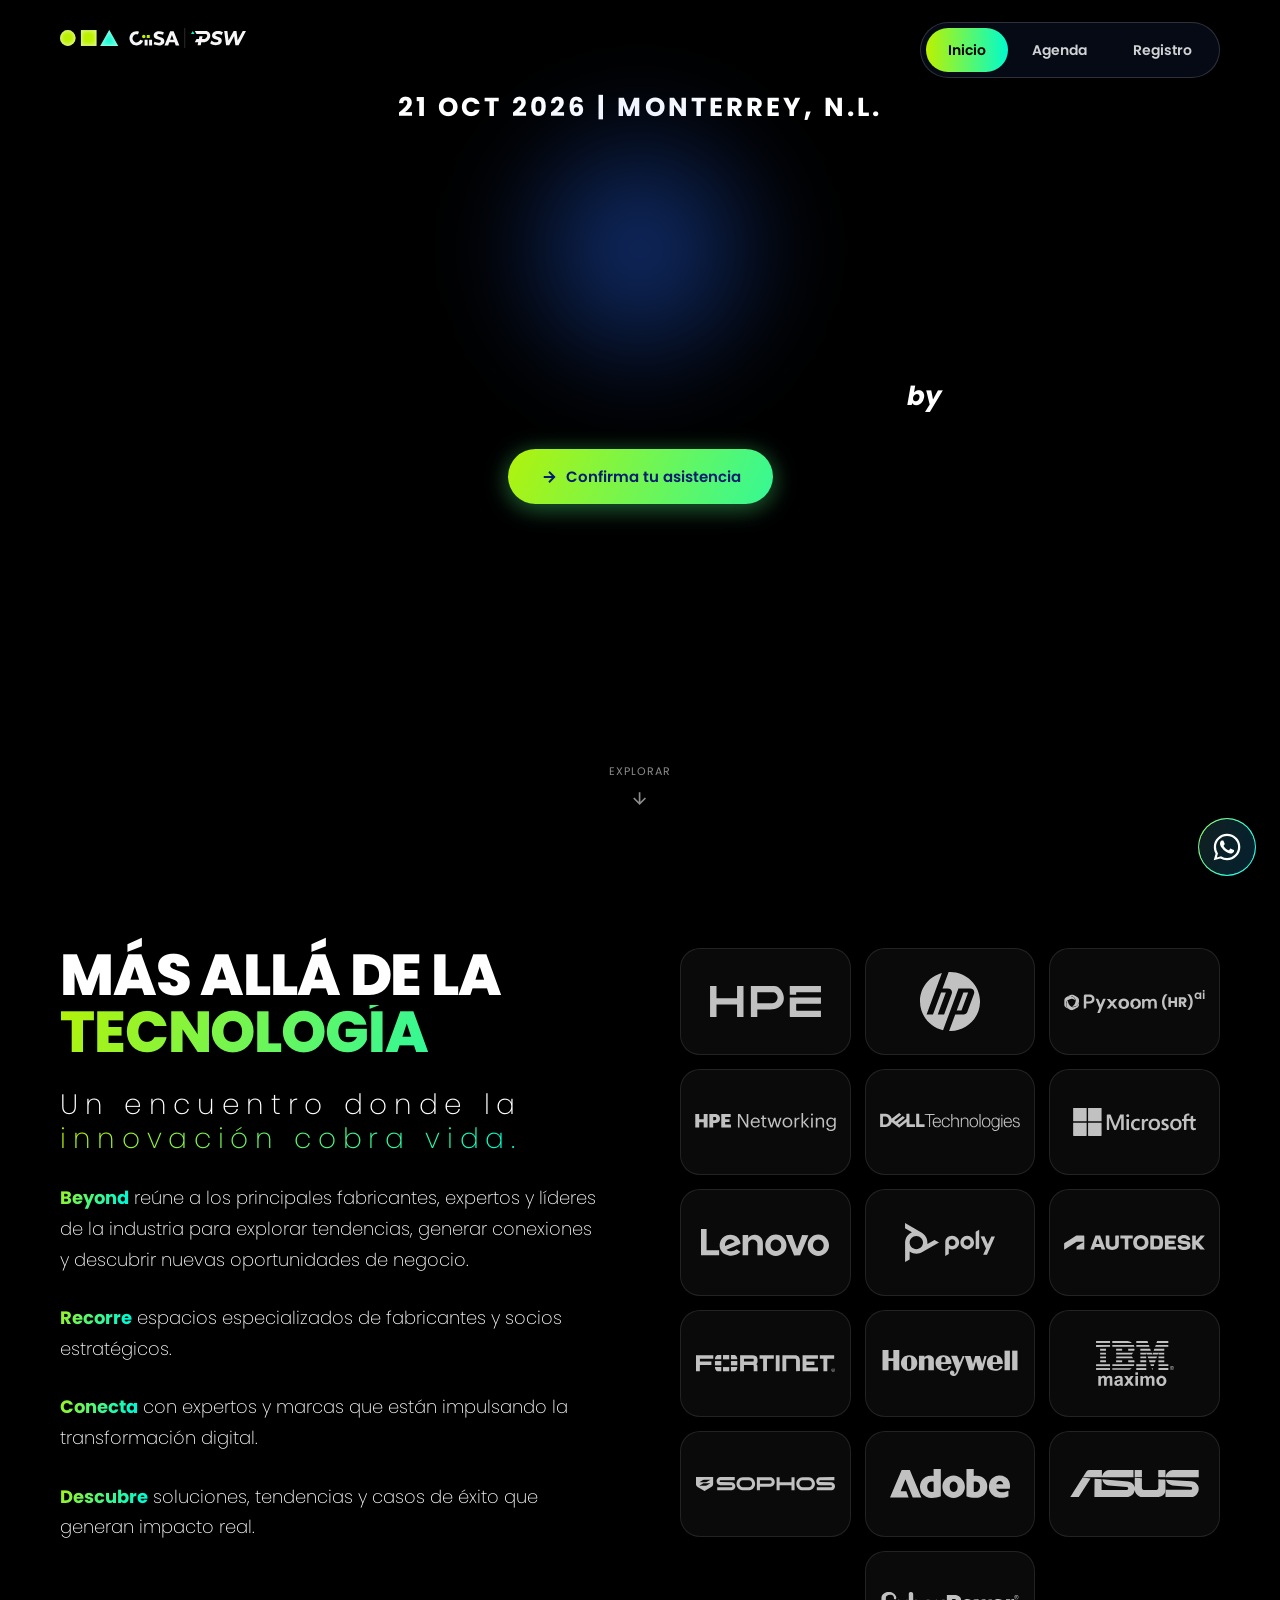
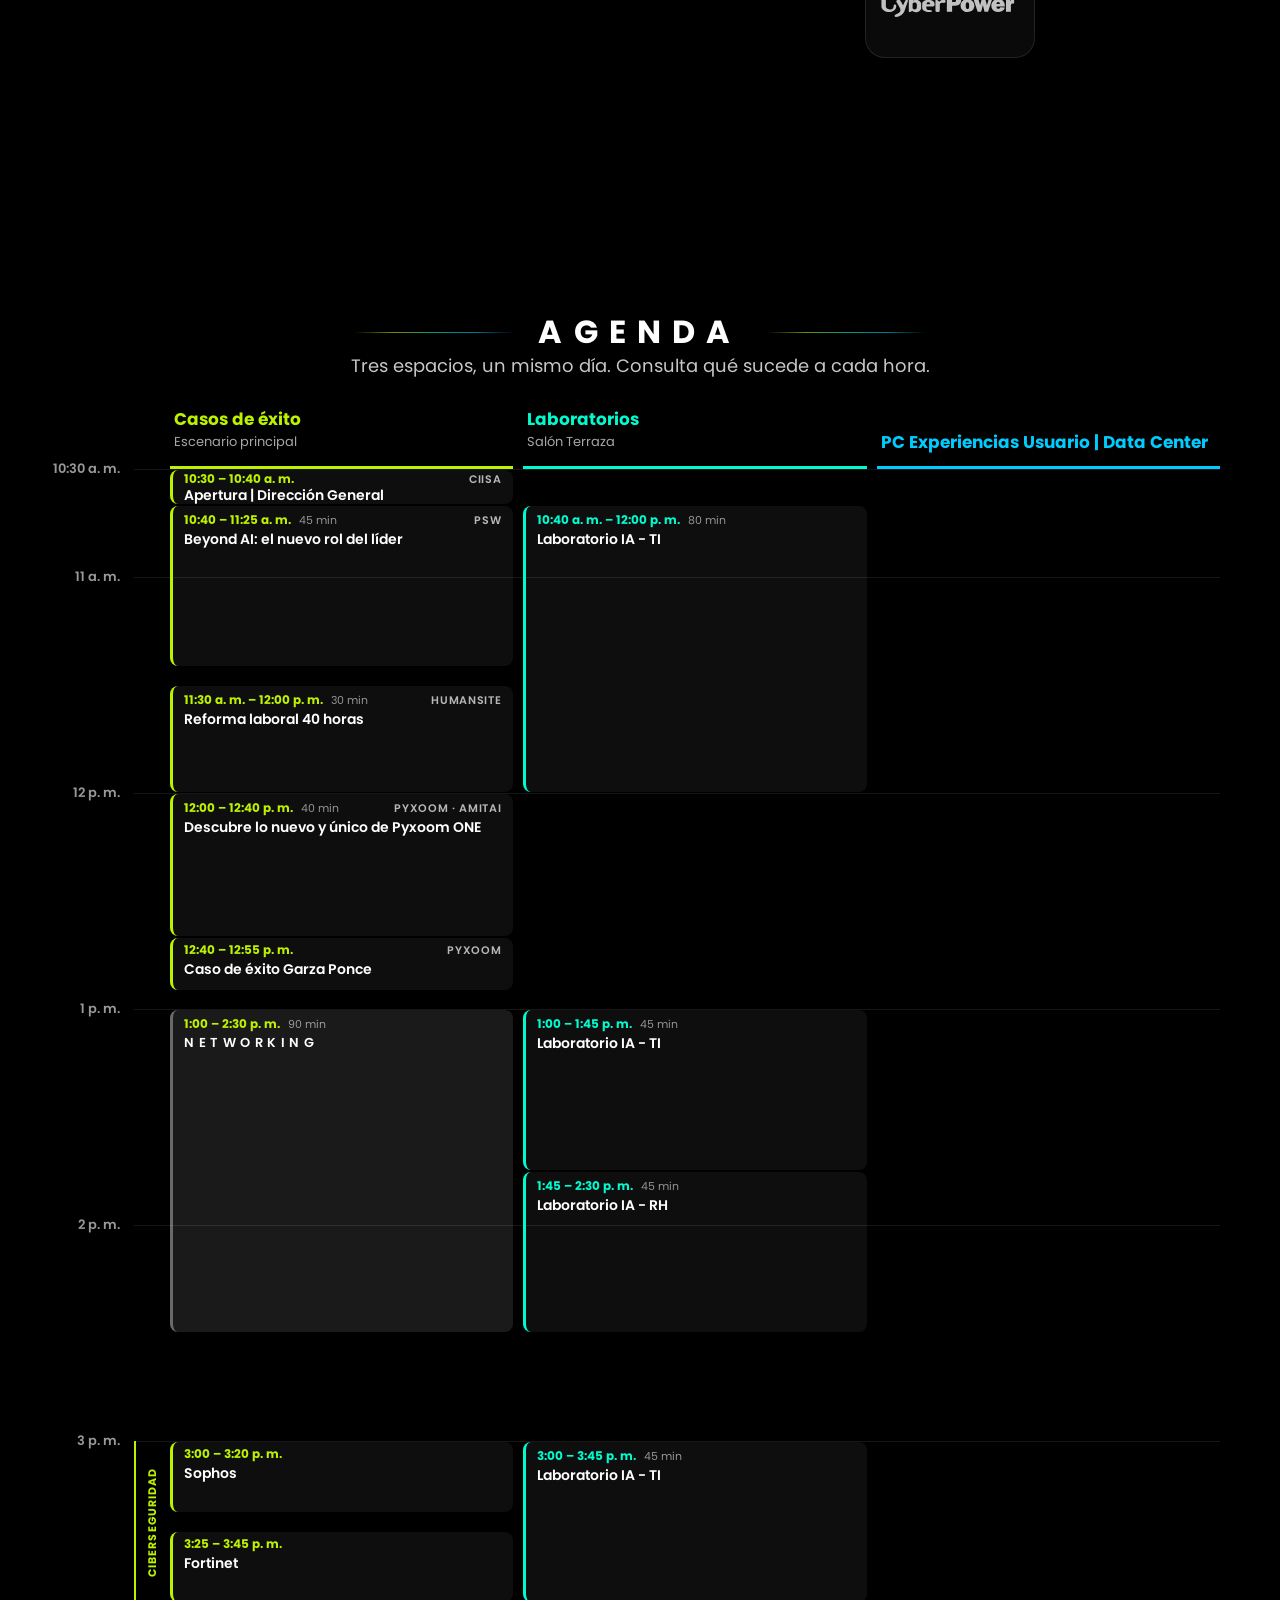
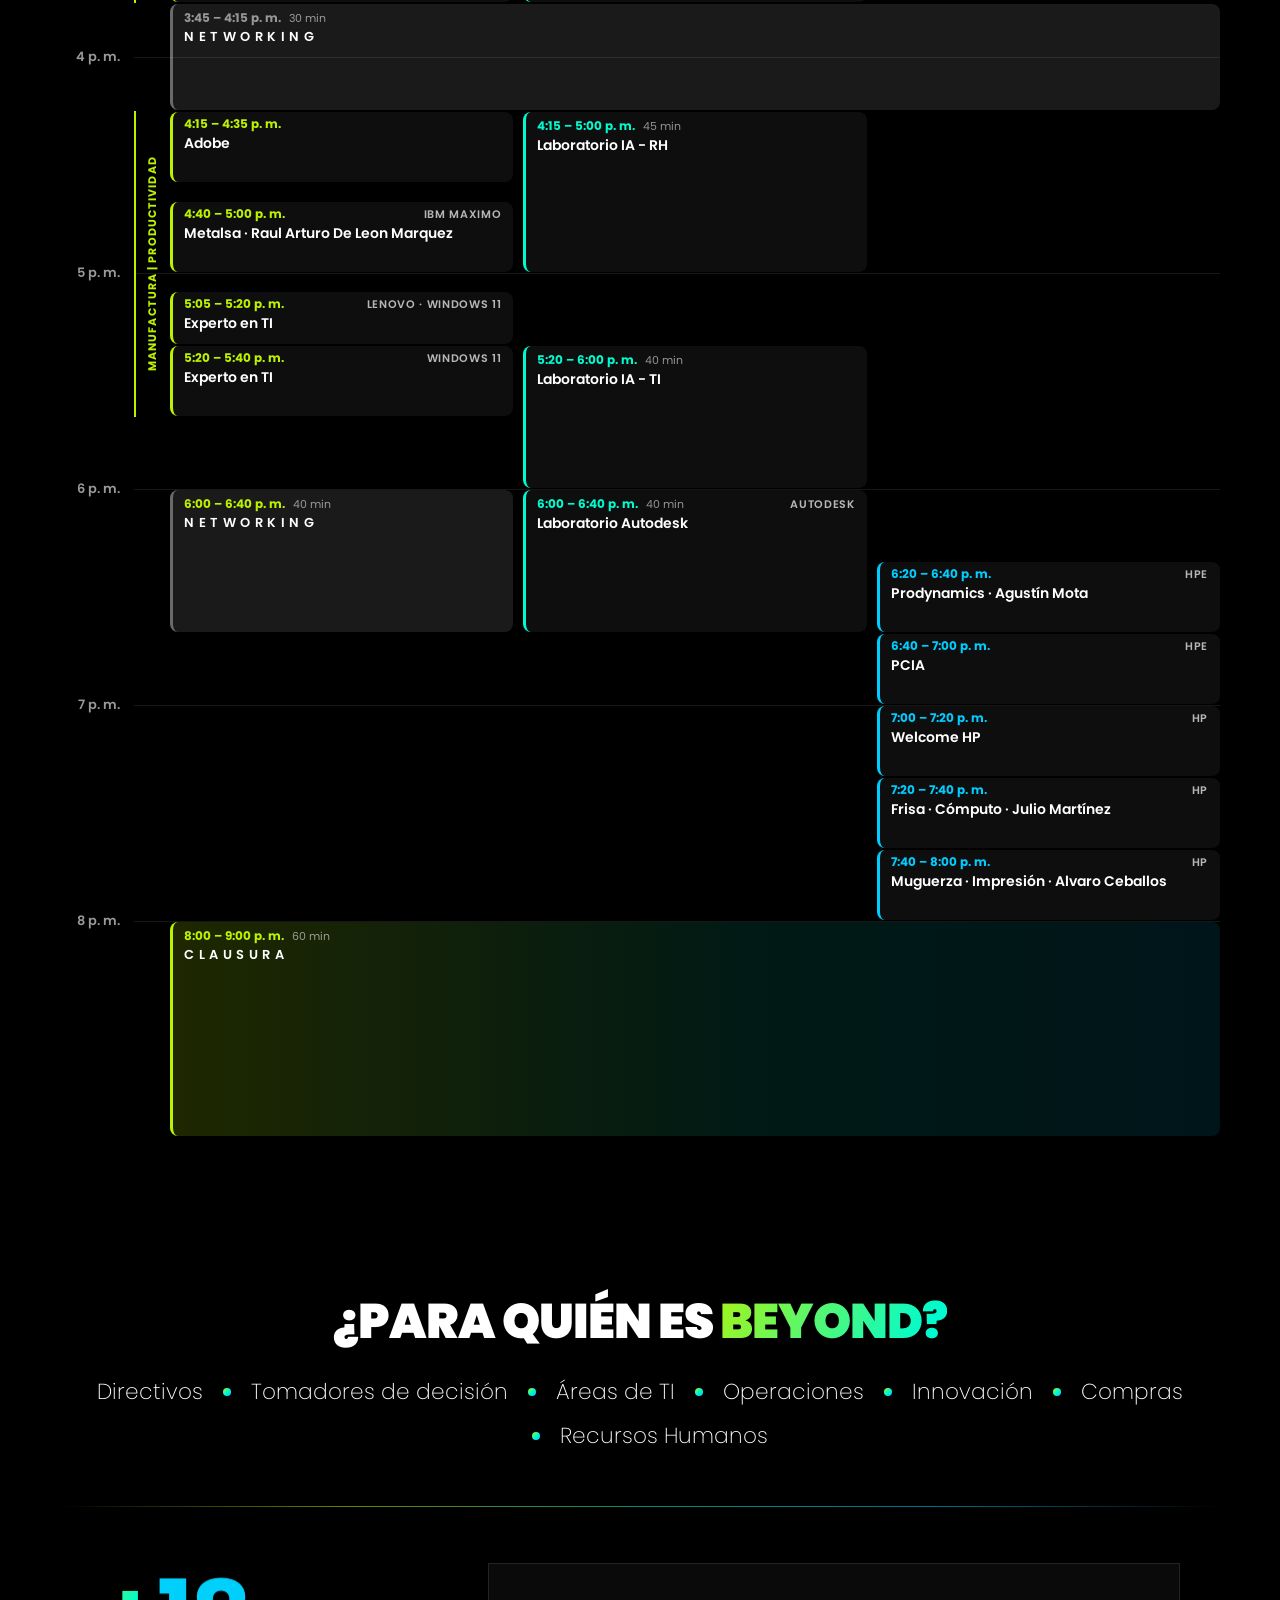
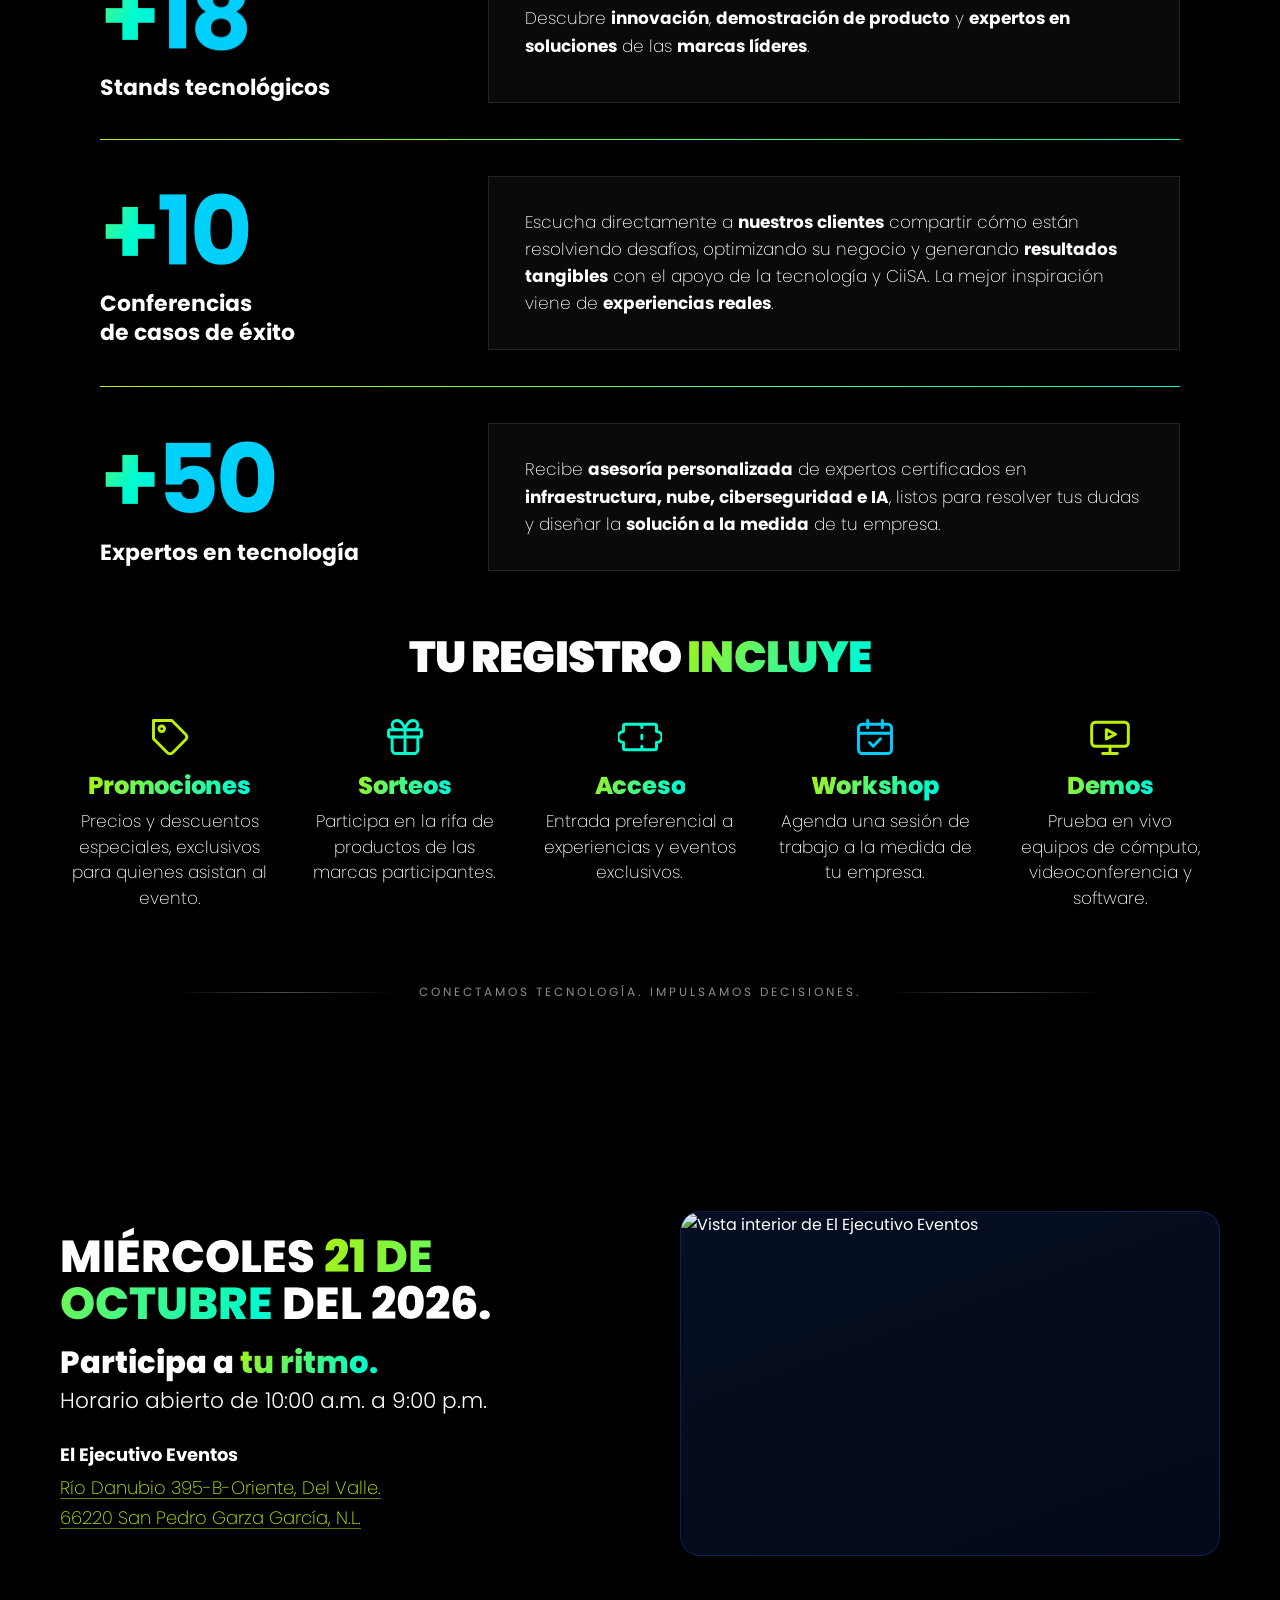
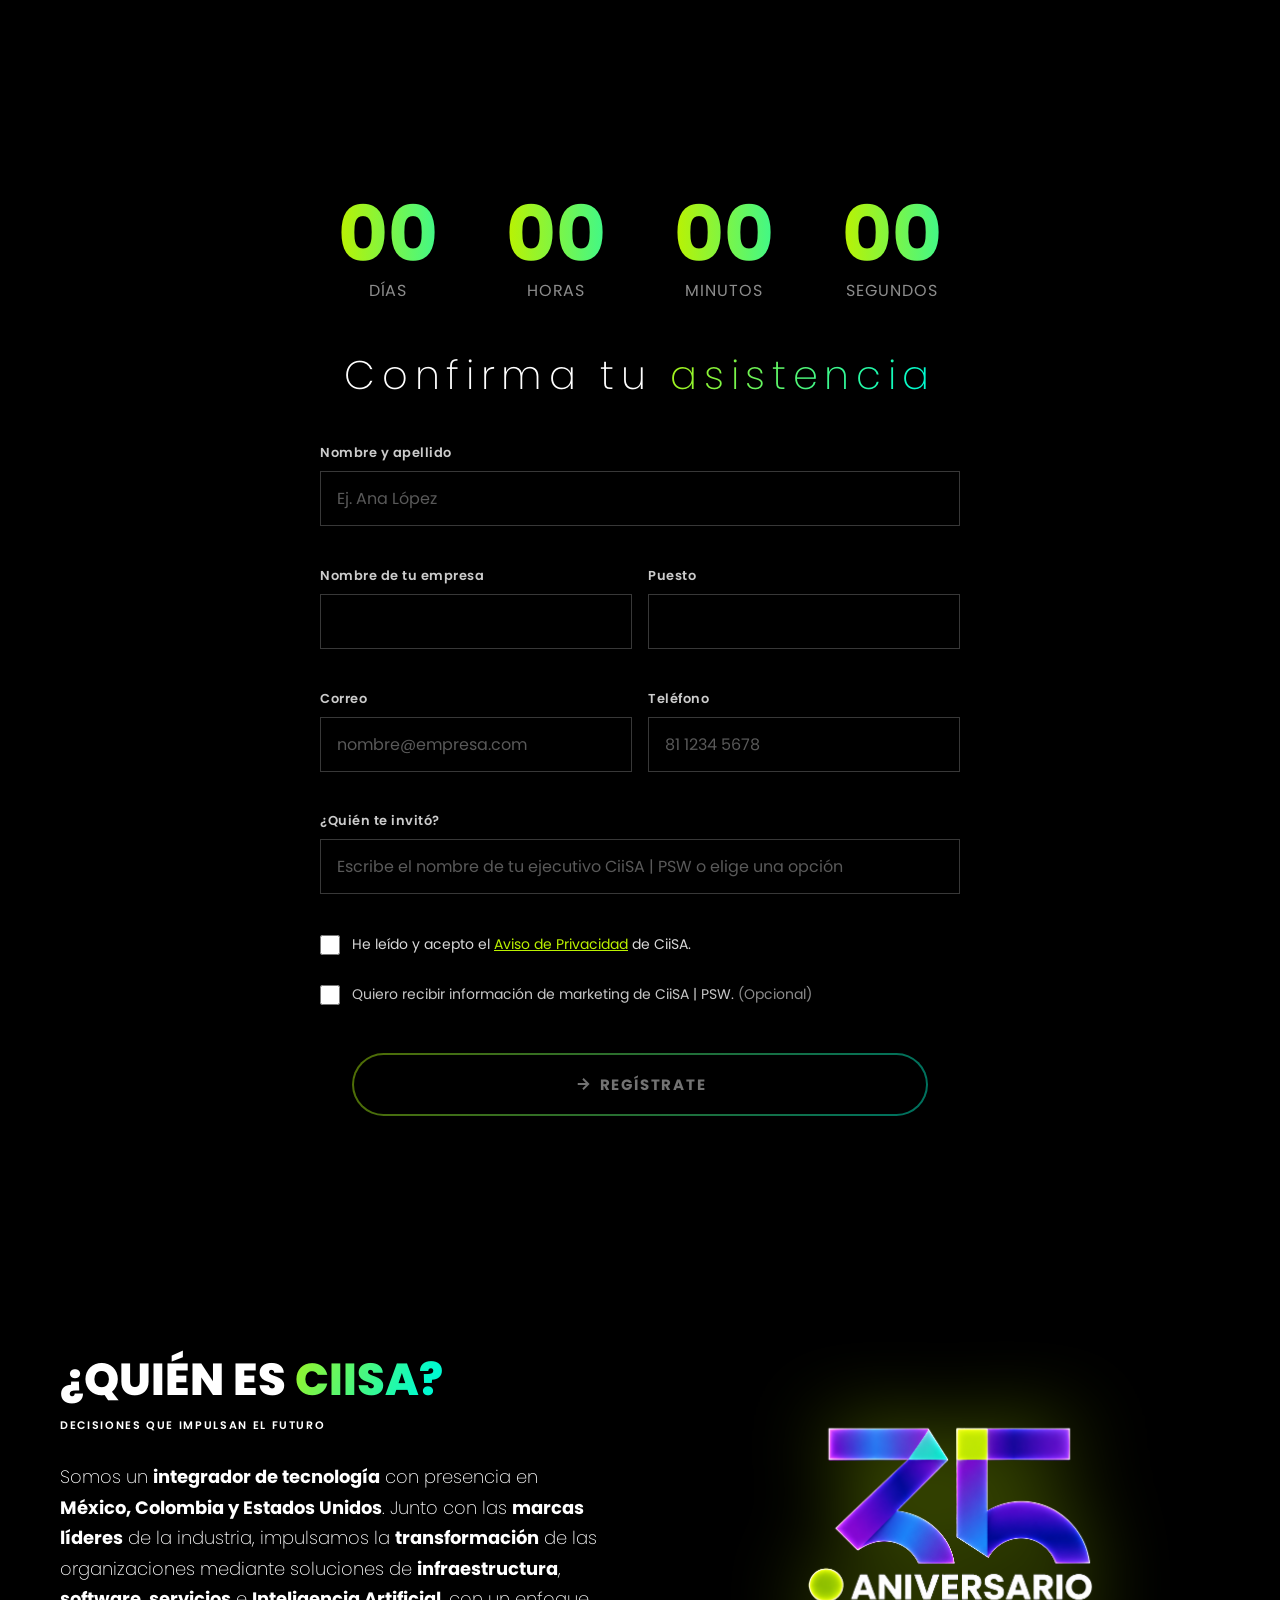
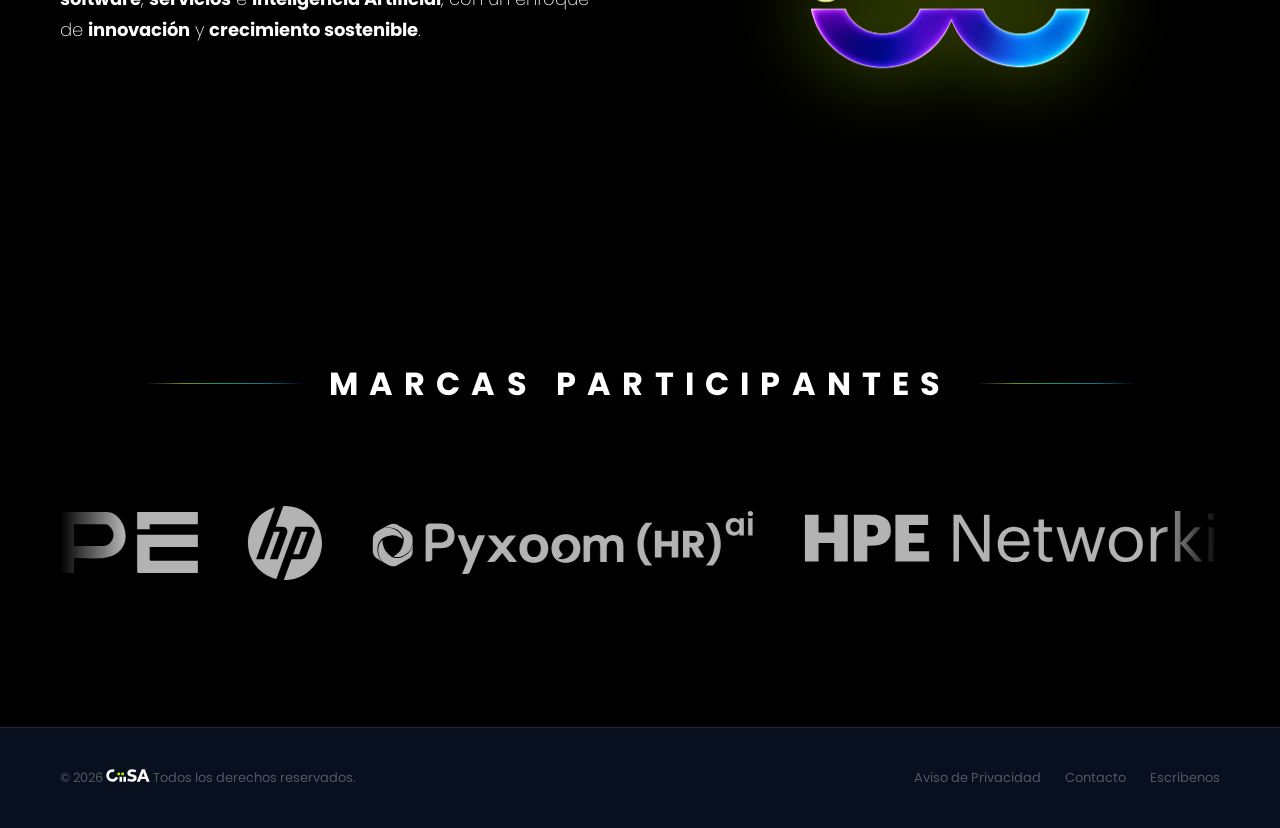
==== index.html @ 4133de7d "Agrega la agenda por hora, la navegación fija con parallax, la agenda en vivo y la celebración "¡Ya " ====
﻿<!DOCTYPE html>
<html lang="es">
<head>
  <meta charset="UTF-8">
  <meta name="viewport" content="width=device-width, initial-scale=1.0">

  <!-- Google Tag Manager -->
  <script>(function(w,d,s,l,i){w[l]=w[l]||[];w[l].push({'gtm.start':
  new Date().getTime(),event:'gtm.js'});var f=d.getElementsByTagName(s)[0],
  j=d.createElement(s),dl=l!='dataLayer'?'&l='+l:'';j.async=true;j.src=
  'https://www.googletagmanager.com/gtm.js?id='+i+dl;f.parentNode.insertBefore(j,f);
  })(window,document,'script','dataLayer','GTM-TFCPQDS8');</script>
  <!-- End Google Tag Manager -->
   <!-- Linkedin tag manager -->
  <script type="text/javascript">
    _linkedin_partner_id = "10101204";
    window._linkedin_data_partner_ids = window._linkedin_data_partner_ids || [];
    window._linkedin_data_partner_ids.push(_linkedin_partner_id);
    </script><script type="text/javascript">
    (function(l) {
    if (!l){window.lintrk = function(a,b){window.lintrk.q.push([a,b])};
    window.lintrk.q=[]}
    var s = document.getElementsByTagName("script")[0];
    var b = document.createElement("script");
    b.type = "text/javascript";b.async = true;
    b.src = "https://snap.licdn.com/li.lms-analytics/insight.min.js";
    s.parentNode.insertBefore(b, s);})(window.lintrk);
    </script>
    <noscript>
    <img height="1" width="1" style="display:none;" alt="" src="https://px.ads.linkedin.com/collect/?pid=10101204&fmt=gif" />
  </noscript>
  <!--End Linkedin tag manager -->
  <!-- Píxeles de campañas (Meta, LinkedIn, TikTok) y captura de UTM: configurar IDs en tracking.js -->
  <script src="tracking.js" defer></script>

  <link rel="stylesheet" href="styles.css">

  <!-- Favicons -->
  <link rel="icon" type="image/x-icon" href="favicon/favicon.ico">
  <link rel="icon" type="image/png" sizes="32x32" href="favicon/favicon-32x32.png">
  <link rel="icon" type="image/png" sizes="16x16" href="favicon/favicon-16x16.png">
  <link rel="apple-touch-icon" sizes="180x180" href="favicon/apple-touch-icon.png">
  <link rel="manifest" href="favicon/site.webmanifest">

  <!-- Básico SEO -->
  <title>CiiSA Beyond 2026</title>
  <meta name="description" content="Más allá de la tecnología: decisiones que impulsan el futuro. Miércoles 21 de octubre, 10:00 AM - 9:00 PM en Monterrey, Nuevo León.">

  <!-- Open Graph (Facebook, LinkedIn, WhatsApp) -->
  <meta property="og:type" content="website">
  <meta property="og:url" content="https://beyond.ciisa.com/">
  <meta property="og:title" content="CiiSA Beyond 2026">
  <meta property="og:description" content="Más allá de la tecnología: decisiones que impulsan el futuro. Miércoles 21 de octubre, 10:00 AM - 9:00 PM en Monterrey, Nuevo León.">
  <meta property="og:image" content="https://beyond.ciisa.com/assets/img/meta-placeholder.png">

  <!-- Twitter Cards -->
  <meta name="twitter:card" content="summary_large_image">
  <meta name="twitter:url" content="https://beyond.ciisa.com/">
  <meta name="twitter:title" content="CiiSA Beyond 2026">
  <meta name="twitter:description" content="Más allá de la tecnología: decisiones que impulsan el futuro. Miércoles 21 de octubre, 10:00 AM - 9:00 PM en Monterrey, Nuevo León.">
  <meta name="twitter:image" content="https://beyond.ciisa.com/assets/img/meta-placeholder.png">
  
</head>
<!-- Google tag (gtag.js) --> <script async src="https://www.googletagmanager.com/gtag/js?id=AW-17545418070"></script> <script>   window.dataLayer = window.dataLayer || [];   function gtag(){dataLayer.push(arguments);}   gtag('js', new Date());   gtag('config', 'AW-17545418070'); </script>
<body>
  <!-- Google Tag Manager (noscript) -->
  <noscript><iframe src="https://www.googletagmanager.com/ns.html?id=GTM-TFCPQDS8"
  height="0" width="0" style="display:none;visibility:hidden"></iframe></noscript>
  <!-- End Google Tag Manager (noscript) -->

<!-- =============== PÁGINA =============== -->
<div class="cip-page">

  <!-- Video de fondo fijo (parallax): pinned durante todo el scroll, se revela de nuevo en Registro -->
  <video class="cip-hero__video" data-hero-video autoplay muted loop playsinline preload="metadata" aria-hidden="true">
  </video>

  <!-- ① HERO -->
  <section class="cip-hero" id="inicio">

    <nav class="cip-hero__nav">
      <div class="cip-hero__logo">
        <a href="https://ciisa.com" class="cip-logo" aria-label="CiiSA | PSW Logo Family" target="_blank" rel="noopener">
          <img src="assets/img/logo-family.svg" alt="CiiSA | PSW Logo Family" class="cip-hero__logo">
        </a>
      </div>
<!--       <a href="#registro" class="cip-btn cip-btn--outline" style="padding:10px 22px;font-size:13px;">
        Confirma tu asistencia →
      </a> -->
    </nav>
    <div class="cip-hero__date-container">
      <p class="cip-hero__sub cip-hero__sub--center cip-hero__sub--traking">
          21 OCT 2026 | Monterrey, N.L.
      </p>
    </div>
    <div class="cip-hero__body">
      <h1 class="cip-visually-hidden">CiiSA Beyond</h1>
      <div class="cip-hero__image cip-hero__image--featured">
        <div class="cip-hero__image-glow"></div>
        <!-- Copia de la fecha anclada al logo (solo tablet y móvil) -->
        <p class="cip-hero__sub cip-hero__sub--center cip-hero__sub--traking cip-hero__date--anchored" aria-hidden="true">21 OCT 2026 | Monterrey, N.L.</p>
        <div class="cip-hero__logo-stack">
          <div class="cip-hero__lottie cip-hero__lottie--beyond" data-lottie="assets/lottie/beyond-logo.json?v=2" aria-label="Beyond"></div>
          <div class="cip-hero__by-ciisa">
            <span class="cip-hero__by" aria-hidden="true">by</span>
            <div class="cip-hero__lottie cip-hero__lottie--ciisa" data-lottie="assets/lottie/ciisa-logo.json?v=1" aria-label="by CiiSA"></div>
          </div>
        </div>
      </div>

      <div class="cip-cta-group">
        <a href="#registro" class="cip-btn cip-btn--primary">
          <svg width="18" height="18" viewBox="0 0 24 24" fill="none" stroke="currentColor" stroke-width="2.5"><path d="M5 12h14M12 5l7 7-7 7"/></svg>
          Confirma tu asistencia
        </a>
      </div>
    </div>

    <div class="cip-hero__scroll">
      <span>Explorar</span>
      <svg viewBox="0 0 24 24" fill="none" stroke="currentColor" stroke-width="2"><path d="M12 5v14M5 12l7 7 7-7"/></svg>
    </div> 
  </section>

  <!-- ② SOBRE BEYOND -->
  <section class="cip-form-section cip-form-section--gradient-bg" id="ilusionista">
    <div class="cip-form-inner">

      <!-- Columna izquierda: texto -->
      <div class="cip-form-left">
        <h2 class="cip-section__title cip-section__title--display">Más allá de la <span class="cip-hero__headline-span--pulse">tecnología</span></h2>
        <div class="cip-section__label cip-section__label--subtitle">Un encuentro donde la <span class="cip-hero__headline-span--pulse">innovación cobra vida.</span></div>
        <p class="cip-pulse-claim__desc"><strong class="cip-hero__headline-span--pulse">Beyond</strong> reúne a los principales fabricantes, expertos y líderes de la industria para explorar tendencias, generar conexiones y descubrir nuevas oportunidades de negocio.</p>
        <p class="cip-pulse-claim__desc"><strong class="cip-hero__headline-span--pulse">Recorre</strong> espacios especializados de fabricantes y socios estratégicos.</p>
        <p class="cip-pulse-claim__desc"><strong class="cip-hero__headline-span--pulse">Conecta</strong> con expertos y marcas que están impulsando la transformación digital.</p>
        <p class="cip-pulse-claim__desc"><strong class="cip-hero__headline-span--pulse">Descubre</strong> soluciones, tendencias y casos de éxito que generan impacto real.</p>
      </div>

      <!-- Columna derecha: grilla de logos (se genera con logos-grid.js) -->
      <div class="cip-logos-grid" data-logos-grid aria-label="Marcas participantes"></div>

    </div>
  </section>

  <!-- ②b AGENDA POR HORA: tablero de tres espacios; lo dibuja agenda-board.js con los datos de agenda-data.js -->
  <section class="cip-program" id="programa" aria-labelledby="programa-title">
    <div class="cip-program__inner">

      <div class="cip-agenda-header" data-parallax="0.12">
        <span class="cip-agenda-header__line"></span>
        <h2 class="cip-agenda-header__title" id="programa-title">Agenda</h2>
        <span class="cip-agenda-header__line"></span>
      </div>
      <p class="cip-program__lead" data-parallax="0.06">Tres espacios, un mismo día. Consulta qué sucede a cada hora.</p>

      <div class="cip-program__filters" data-program-filters role="group" aria-label="Filtrar la agenda por espacio"></div>
      <div class="cip-program__board" data-program-board data-filter="all" aria-label="Agenda del miércoles 21 de octubre por espacio y por hora"></div>

    </div>
  </section>

  <!-- ③ AGENDA DEL EVENTO -->
  <section class="cip-agenda-wrap" id="agenda">
    <div class="cip-agenda-inner">

      <div class="cip-agenda-header">
        <span class="cip-agenda-header__line"></span>
        <h2 class="cip-agenda-header__title">Experiencia<br class="cip-br-mobile"> Beyond</h2>
        <span class="cip-agenda-header__line"></span>
      </div>

      <div class="cip-agenda-labels">
        <div class="cip-agenda-label cip-agenda-marker--rose">
          <div class="cip-agenda-marker__time">10:00 AM</div>
          <div class="cip-agenda-marker__label">Registro</div>
        </div>
        <div class="cip-agenda-label cip-agenda-marker--rose">
          <div class="cip-agenda-marker__time">Networking</div>
          <div class="cip-agenda-marker__label"></div>
        </div>
        <div class="cip-agenda-label cip-agenda-marker--purple">
          <div class="cip-agenda-marker__time">Conoce los descuentos<br> exclusivos</div>
          <div class="cip-agenda-marker__label"></div>
        </div>
        <div class="cip-agenda-label cip-agenda-marker--purple">
          <div class="cip-agenda-marker__time">Casos de éxito</div>
          <div class="cip-agenda-marker__label"></div>
        </div>
        <div class="cip-agenda-label cip-agenda-marker--blue">
          <div class="cip-agenda-marker__time">Rifas / Sorpresas</div>
          <div class="cip-agenda-marker__label"></div>
        </div>
        <div class="cip-agenda-label cip-agenda-marker--blue">
          <div class="cip-agenda-marker__time">9:00 PM</div>
          <div class="cip-agenda-marker__label">Clausura</div>
        </div>
      </div>

      <div class="cip-agenda-wave">
        <svg viewBox="0 0 1200 260" preserveAspectRatio="none" xmlns="http://www.w3.org/2000/svg" aria-hidden="true">
          <defs>
            <linearGradient id="agendaGradient" x1="0" y1="0" x2="1200" y2="0" gradientUnits="userSpaceOnUse">
              <stop offset="0%"  style="stop-color:var(--ciisa-green)"/>
              <stop offset="35%" style="stop-color:var(--ciisa-green)"/>
              <stop offset="55%" style="stop-color:var(--psw-mint)"/>
              <stop offset="75%" style="stop-color:var(--psw-mint)"/>
              <stop offset="100%" style="stop-color:var(--electric-pyx)"/>
            </linearGradient>
          </defs>

          <path id="agendaPulsePath" class="cip-agenda-glow-path"
            d="M0,170 C40,170 75,107 100,107 C140,107 175,190 200,190 C240,190 275,88 300,88
               C340,88 375,205 400,205 C440,205 475,57 500,57 C540,57 575,150 600,150
               C640,150 675,78 700,78 C740,78 775,165 800,165 C840,165 875,107 900,107
               C940,107 975,200 1000,200 C1040,200 1075,70 1100,70 C1140,70 1175,170 1200,170"
            fill="none" stroke="url(#agendaGradient)" stroke-width="10" stroke-linecap="round"/>

          <path class="cip-agenda-line-path"
            d="M0,170 C40,170 75,107 100,107 C140,107 175,190 200,190 C240,190 275,88 300,88
               C340,88 375,205 400,205 C440,205 475,57 500,57 C540,57 575,150 600,150
               C640,150 675,78 700,78 C740,78 775,165 800,165 C840,165 875,107 900,107
               C940,107 975,200 1000,200 C1040,200 1075,70 1100,70 C1140,70 1175,170 1200,170"
            fill="none" stroke="url(#agendaGradient)" stroke-width="3" stroke-linecap="round"
            pathLength="100" stroke-dasharray="10 90">
            <animate attributeName="stroke-dashoffset" from="0" to="-100" dur="5s" repeatCount="indefinite"/>
          </path>

          <circle class="cip-agenda-scanner" r="7" fill="#ffffff">
            <animateMotion dur="5s" repeatCount="indefinite" rotate="auto">
              <mpath href="#agendaPulsePath"/>
            </animateMotion>
          </circle>
        </svg>

        <div class="cip-agenda-markers">

          <div class="cip-agenda-marker cip-agenda-marker--rose" style="left:8.33%;">
            <div class="cip-agenda-marker__line" style="height:41%;"></div>
            <div class="cip-agenda-marker__dot" style="top:41%;animation-delay:.42s;"></div>
          </div>

          <div class="cip-agenda-marker cip-agenda-marker--rose" style="left:25%;">
            <div class="cip-agenda-marker__line" style="height:34%;"></div>
            <div class="cip-agenda-marker__dot" style="top:34%;animation-delay:1.25s;"></div>
          </div>

          <div class="cip-agenda-marker cip-agenda-marker--purple" style="left:41.67%;">
            <div class="cip-agenda-marker__line" style="height:22%;"></div>
            <div class="cip-agenda-marker__dot" style="top:22%;animation-delay:2.08s;"></div>
          </div>

          <div class="cip-agenda-marker cip-agenda-marker--purple" style="left:58.33%;">
            <div class="cip-agenda-marker__line" style="height:30%;"></div>
            <div class="cip-agenda-marker__dot" style="top:30%;animation-delay:2.92s;"></div>
          </div>

          <div class="cip-agenda-marker cip-agenda-marker--blue" style="left:75%;">
            <div class="cip-agenda-marker__line" style="height:41%;"></div>
            <div class="cip-agenda-marker__dot" style="top:41%;animation-delay:3.75s;"></div>
          </div>

          <div class="cip-agenda-marker cip-agenda-marker--blue" style="left:91.67%;">
            <div class="cip-agenda-marker__line" style="height:27%;"></div>
            <div class="cip-agenda-marker__dot" style="top:27%;animation-delay:4.58s;"></div>
          </div>

        </div>
      </div>

      <div class="cip-agenda-icons">
        <div class="cip-agenda-icon cip-agenda-icon--rose">
          <svg viewBox="0 0 48 48" fill="none" xmlns="http://www.w3.org/2000/svg">
            <path d="M16 8H12C9.79086 8 8 9.79086 8 12V38C8 40.2091 9.79086 42 12 42H36C38.2091 42 40 40.2091 40 38V12C40 9.79086 38.2091 8 36 8H32" stroke="currentColor" stroke-width="2" stroke-linecap="round"/>
            <path d="M17 6C17 4.89543 17.8954 4 19 4H29C30.1046 4 31 4.89543 31 6V10H17V6Z" stroke="currentColor" stroke-width="2" stroke-linecap="round"/>
            <path d="M16 24L21 29L32 18" stroke="currentColor" stroke-width="2" stroke-linecap="round" stroke-linejoin="round"/>
          </svg>
        </div>
        <div class="cip-agenda-icon cip-agenda-icon--rose">
          <svg viewBox="0 0 48 48" fill="none" xmlns="http://www.w3.org/2000/svg">
            <path d="M8 10H40L24 27L8 10Z" stroke="currentColor" stroke-width="2" stroke-linejoin="round"/>
            <path d="M24 27V42" stroke="currentColor" stroke-width="2" stroke-linecap="round"/>
            <path d="M16 42H32" stroke="currentColor" stroke-width="2" stroke-linecap="round"/>
          </svg>
        </div>
        <div class="cip-agenda-icon cip-agenda-icon--purple">
          <svg viewBox="0 0 48 48" fill="none" xmlns="http://www.w3.org/2000/svg">
            <path d="M24 6L28.5 16.2L39.5 17.5L31 24.9L33.5 36L24 30.2L14.5 36L17 24.9L8.5 17.5L19.5 16.2L24 6Z" stroke="currentColor" stroke-width="2" stroke-linejoin="round"/>
          </svg>
        </div>
        <div class="cip-agenda-icon cip-agenda-icon--purple">
          <svg viewBox="0 0 48 48" fill="none" xmlns="http://www.w3.org/2000/svg">
            <rect x="18" y="6" width="12" height="20" rx="6" stroke="currentColor" stroke-width="2"/>
            <path d="M12 22C12 28.6274 17.3726 34 24 34C30.6274 34 36 28.6274 36 22" stroke="currentColor" stroke-width="2" stroke-linecap="round"/>
            <path d="M24 34V42" stroke="currentColor" stroke-width="2" stroke-linecap="round"/>
            <path d="M17 42H31" stroke="currentColor" stroke-width="2" stroke-linecap="round"/>
          </svg>
        </div>
        <div class="cip-agenda-icon cip-agenda-icon--blue">
          <svg viewBox="0 0 48 48" fill="none" xmlns="http://www.w3.org/2000/svg">
            <rect x="8" y="20" width="32" height="20" rx="2" stroke="currentColor" stroke-width="2" stroke-linejoin="round"/>
            <rect x="6" y="14" width="36" height="8" rx="1" stroke="currentColor" stroke-width="2" stroke-linejoin="round"/>
            <path d="M24 14V40" stroke="currentColor" stroke-width="2"/>
            <path d="M24 14C24 14 18 6 14 8C10 10 12 14 16 14H24Z" stroke="currentColor" stroke-width="2" stroke-linejoin="round"/>
            <path d="M24 14C24 14 30 6 34 8C38 10 36 14 32 14H24Z" stroke="currentColor" stroke-width="2" stroke-linejoin="round"/>
          </svg>
        </div>
        <div class="cip-agenda-icon cip-agenda-icon--blue">
          <svg viewBox="0 0 48 48" fill="none" xmlns="http://www.w3.org/2000/svg">
            <circle cx="14" cy="36" r="5" stroke="currentColor" stroke-width="2"/>
            <circle cx="30" cy="32" r="5" stroke="currentColor" stroke-width="2"/>
            <path d="M19 36V12L35 8V32" stroke="currentColor" stroke-width="2" stroke-linecap="round" stroke-linejoin="round"/>
          </svg>
        </div>
      </div>

      <!-- Vista móvil (<=640px): sistema de cartas -->
      <div class="cip-agenda-cards">

        <svg class="cip-agenda-wave--mobile" viewBox="0 0 1200 260" preserveAspectRatio="none" xmlns="http://www.w3.org/2000/svg" aria-hidden="true">
          <defs>
            <linearGradient id="agendaGradientMobile" x1="0" y1="0" x2="1200" y2="0" gradientUnits="userSpaceOnUse">
              <stop offset="0%"  style="stop-color:var(--ciisa-green)"/>
              <stop offset="35%" style="stop-color:var(--ciisa-green)"/>
              <stop offset="55%" style="stop-color:var(--psw-mint)"/>
              <stop offset="75%" style="stop-color:var(--psw-mint)"/>
              <stop offset="100%" style="stop-color:var(--electric-pyx)"/>
            </linearGradient>
          </defs>
          <path class="cip-agenda-glow-path"
            d="M0,170 C40,170 75,107 100,107 C140,107 175,190 200,190 C240,190 275,88 300,88
               C340,88 375,205 400,205 C440,205 475,57 500,57 C540,57 575,150 600,150
               C640,150 675,78 700,78 C740,78 775,165 800,165 C840,165 875,107 900,107
               C940,107 975,200 1000,200 C1040,200 1075,70 1100,70 C1140,70 1175,170 1200,170"
            fill="none" stroke="url(#agendaGradientMobile)" stroke-width="10" stroke-linecap="round"/>
        </svg>

        <div class="cip-agenda-card cip-agenda-card--rose">
          <div class="cip-agenda-card__icon">
            <svg viewBox="0 0 48 48" fill="none" xmlns="http://www.w3.org/2000/svg">
              <path d="M16 8H12C9.79086 8 8 9.79086 8 12V38C8 40.2091 9.79086 42 12 42H36C38.2091 42 40 40.2091 40 38V12C40 9.79086 38.2091 8 36 8H32" stroke="currentColor" stroke-width="2" stroke-linecap="round"/>
              <path d="M17 6C17 4.89543 17.8954 4 19 4H29C30.1046 4 31 4.89543 31 6V10H17V6Z" stroke="currentColor" stroke-width="2" stroke-linecap="round"/>
              <path d="M16 24L21 29L32 18" stroke="currentColor" stroke-width="2" stroke-linecap="round" stroke-linejoin="round"/>
            </svg>
          </div>
          <div class="cip-agenda-card__content">
            <div class="cip-agenda-card__time">10:00 AM</div>
            <div class="cip-agenda-card__label">Registro</div>
          </div>
        </div>

        <div class="cip-agenda-card cip-agenda-card--rose">
          <div class="cip-agenda-card__icon">
            <svg viewBox="0 0 48 48" fill="none" xmlns="http://www.w3.org/2000/svg">
              <path d="M8 10H40L24 27L8 10Z" stroke="currentColor" stroke-width="2" stroke-linejoin="round"/>
              <path d="M24 27V42" stroke="currentColor" stroke-width="2" stroke-linecap="round"/>
              <path d="M16 42H32" stroke="currentColor" stroke-width="2" stroke-linecap="round"/>
            </svg>
          </div>
          <div class="cip-agenda-card__content">
            <div class="cip-agenda-card__label cip-agenda-card__label--solo">Networking</div>
          </div>
        </div>

        <div class="cip-agenda-card cip-agenda-card--purple">
          <div class="cip-agenda-card__icon">
            <svg viewBox="0 0 48 48" fill="none" xmlns="http://www.w3.org/2000/svg">
              <path d="M24 6L28.5 16.2L39.5 17.5L31 24.9L33.5 36L24 30.2L14.5 36L17 24.9L8.5 17.5L19.5 16.2L24 6Z" stroke="currentColor" stroke-width="2" stroke-linejoin="round"/>
            </svg>
          </div>
          <div class="cip-agenda-card__content">
            <div class="cip-agenda-card__label cip-agenda-card__label--solo">Conoce los descuentos exclusivos</div>
          </div>
        </div>

        <div class="cip-agenda-card cip-agenda-card--purple">
          <div class="cip-agenda-card__icon">
            <svg viewBox="0 0 48 48" fill="none" xmlns="http://www.w3.org/2000/svg">
              <rect x="18" y="6" width="12" height="20" rx="6" stroke="currentColor" stroke-width="2"/>
              <path d="M12 22C12 28.6274 17.3726 34 24 34C30.6274 34 36 28.6274 36 22" stroke="currentColor" stroke-width="2" stroke-linecap="round"/>
              <path d="M24 34V42" stroke="currentColor" stroke-width="2" stroke-linecap="round"/>
              <path d="M17 42H31" stroke="currentColor" stroke-width="2" stroke-linecap="round"/>
            </svg>
          </div>
          <div class="cip-agenda-card__content">
            <div class="cip-agenda-card__label cip-agenda-card__label--solo">Casos de éxito</div>
          </div>
        </div>

        <div class="cip-agenda-card cip-agenda-card--blue">
          <div class="cip-agenda-card__icon">
            <svg viewBox="0 0 48 48" fill="none" xmlns="http://www.w3.org/2000/svg">
              <rect x="8" y="20" width="32" height="20" rx="2" stroke="currentColor" stroke-width="2" stroke-linejoin="round"/>
              <rect x="6" y="14" width="36" height="8" rx="1" stroke="currentColor" stroke-width="2" stroke-linejoin="round"/>
              <path d="M24 14V40" stroke="currentColor" stroke-width="2"/>
              <path d="M24 14C24 14 18 6 14 8C10 10 12 14 16 14H24Z" stroke="currentColor" stroke-width="2" stroke-linejoin="round"/>
              <path d="M24 14C24 14 30 6 34 8C38 10 36 14 32 14H24Z" stroke="currentColor" stroke-width="2" stroke-linejoin="round"/>
            </svg>
          </div>
          <div class="cip-agenda-card__content">
            <div class="cip-agenda-card__label cip-agenda-card__label--solo">Rifas / Sorpresas</div>
          </div>
        </div>

        <div class="cip-agenda-card cip-agenda-card--blue">
          <div class="cip-agenda-card__icon">
            <svg viewBox="0 0 48 48" fill="none" xmlns="http://www.w3.org/2000/svg">
              <circle cx="14" cy="36" r="5" stroke="currentColor" stroke-width="2"/>
              <circle cx="30" cy="32" r="5" stroke="currentColor" stroke-width="2"/>
              <path d="M19 36V12L35 8V32" stroke="currentColor" stroke-width="2" stroke-linecap="round" stroke-linejoin="round"/>
            </svg>
          </div>
          <div class="cip-agenda-card__content">
            <div class="cip-agenda-card__time">9:00 PM</div>
            <div class="cip-agenda-card__label">Clausura</div>
          </div>
        </div>

      </div>

      <!-- ¿Para quién es BEYOND? (fusionado con las cifras de Experiencia Beyond) -->
      <div class="cip-offer cip-offer--merged">
        <div class="cip-offer__inner">
          <h2 class="cip-offer__title" id="cip-offer-title">¿Para quién es <span class="cip-hero__headline-span--pulse">BEYOND?</span></h2>
          <ul class="cip-offer__list">
            <li class="cip-offer__item">Directivos</li>
            <li class="cip-offer__item">Tomadores de decisión</li>
            <li class="cip-offer__item">Áreas de TI</li>
            <li class="cip-offer__item">Operaciones</li>
            <li class="cip-offer__item">Innovación</li>
            <li class="cip-offer__item">Compras</li>
            <li class="cip-offer__item">Recursos Humanos</li>
          </ul>
        </div>
      </div>

      <!-- Numerales de Experiencia Beyond: grilla de 3 cifras y beneficios -->
      <div class="cip-exp-stats" data-exp-stats>

        <!-- Fila 1: cifras + subtítulo (sin caja). Fila 2: descripciones en tarjetas. -->
        <div class="cip-exp-grid">
          <div class="cip-exp-head">
            <div class="cip-exp-head__num cip-exp-fade"><span class="cip-exp-fade__base"><span class="cip-hero__headline-span--pulse">+18</span></span><span class="cip-exp-fade__bold" aria-hidden="true"><span class="cip-hero__headline-span--pulse">+18</span></span></div>
            <div class="cip-exp-head__label cip-exp-fade"><span class="cip-exp-fade__base">Stands tecnológicos</span><span class="cip-exp-fade__bold" aria-hidden="true">Stands tecnológicos</span></div>
          </div>
          <div class="cip-exp-head">
            <div class="cip-exp-head__num cip-exp-fade"><span class="cip-exp-fade__base"><span class="cip-hero__headline-span--pulse">+10</span></span><span class="cip-exp-fade__bold" aria-hidden="true"><span class="cip-hero__headline-span--pulse">+10</span></span></div>
            <div class="cip-exp-head__label cip-exp-fade"><span class="cip-exp-fade__base">Conferencias<br> de casos de éxito</span><span class="cip-exp-fade__bold" aria-hidden="true">Conferencias<br> de casos de éxito</span></div>
          </div>
          <div class="cip-exp-head">
            <div class="cip-exp-head__num cip-exp-fade"><span class="cip-exp-fade__base"><span class="cip-hero__headline-span--pulse">+50</span></span><span class="cip-exp-fade__bold" aria-hidden="true"><span class="cip-hero__headline-span--pulse">+50</span></span></div>
            <div class="cip-exp-head__label cip-exp-fade"><span class="cip-exp-fade__base">Expertos en tecnología</span><span class="cip-exp-fade__bold" aria-hidden="true">Expertos en tecnología</span></div>
          </div>
          <div class="cip-exp-card">
            <p class="cip-exp-card__desc">Descubre <strong>innovación</strong>, <strong>demostración de producto</strong> y <strong>expertos en soluciones</strong> de las <strong>marcas líderes</strong>.</p>
          </div>
          <div class="cip-exp-card">
            <p class="cip-exp-card__desc">Escucha directamente a <strong>nuestros clientes</strong> compartir cómo están resolviendo desafíos, optimizando su negocio y generando <strong>resultados tangibles</strong> con el apoyo de la tecnología y CiiSA. La mejor inspiración viene de <strong>experiencias reales</strong>.</p>
          </div>
          <div class="cip-exp-card">
            <p class="cip-exp-card__desc">Recibe <strong>asesoría personalizada</strong> de expertos certificados en <strong>infraestructura, nube, ciberseguridad e IA</strong>, listos para resolver tus dudas y diseñar la <strong>solución a la medida</strong> de tu empresa.</p>
          </div>
          <!-- Separadores entre filas (solo tablet y móvil) -->
          <div class="cip-exp-sep" aria-hidden="true"></div>
          <div class="cip-exp-sep" aria-hidden="true"></div>
        </div>

        <!-- Tu registro incluye -->
        <div class="cip-exp-benefits">
          <h3 class="cip-exp-benefits__title">Tu registro <span class="cip-hero__headline-span--pulse">incluye</span></h3>
          <ul class="cip-exp-benefits__grid" data-benefits-reveal>
            <li class="cip-exp-benefit">
              <svg class="cip-exp-benefit__icon" viewBox="0 0 24 24" fill="none" stroke="currentColor" stroke-width="1.6" stroke-linecap="round" stroke-linejoin="round" aria-hidden="true"><path d="M20.6 13.4 13.4 20.6a2 2 0 0 1-2.8 0L3 13V3h10l7.6 7.6a2 2 0 0 1 0 2.8z"/><circle cx="7.5" cy="7.5" r="1.5"/></svg>
              <h4 class="cip-exp-benefit__title"><span class="cip-hero__headline-span--pulse">Promociones</span></h4>
              <p class="cip-exp-benefit__text">Precios y descuentos especiales, exclusivos para quienes asistan al evento.</p>
            </li>
            <li class="cip-exp-benefit">
              <svg class="cip-exp-benefit__icon" viewBox="0 0 24 24" fill="none" stroke="currentColor" stroke-width="1.6" stroke-linecap="round" stroke-linejoin="round" aria-hidden="true"><rect x="3" y="8" width="18" height="4" rx="1"/><path d="M12 8v13M19 12v7a2 2 0 0 1-2 2H7a2 2 0 0 1-2-2v-7"/><path d="M7.5 8a2.5 2.5 0 0 1 0-5C11 3 12 8 12 8s1-5 4.5-5a2.5 2.5 0 0 1 0 5"/></svg>
              <h4 class="cip-exp-benefit__title"><span class="cip-hero__headline-span--pulse">Sorteos</span></h4>
              <p class="cip-exp-benefit__text">Participa en la rifa de productos de las marcas participantes.</p>
            </li>
            <li class="cip-exp-benefit">
              <svg class="cip-exp-benefit__icon" viewBox="0 0 24 24" fill="none" stroke="currentColor" stroke-width="1.6" stroke-linecap="round" stroke-linejoin="round" aria-hidden="true"><path d="M3 9a3 3 0 0 0 0 6v3a1 1 0 0 0 1 1h16a1 1 0 0 0 1-1v-3a3 3 0 0 0 0-6V6a1 1 0 0 0-1-1H4a1 1 0 0 0-1 1z"/><path d="M13 5v2M13 11v2M13 17v2"/></svg>
              <h4 class="cip-exp-benefit__title"><span class="cip-hero__headline-span--pulse">Acceso</span></h4>
              <p class="cip-exp-benefit__text">Entrada preferencial a experiencias y eventos exclusivos.</p>
            </li>
            <li class="cip-exp-benefit">
              <svg class="cip-exp-benefit__icon" viewBox="0 0 24 24" fill="none" stroke="currentColor" stroke-width="1.6" stroke-linecap="round" stroke-linejoin="round" aria-hidden="true"><rect x="3" y="5" width="18" height="16" rx="2"/><path d="M16 3v4M8 3v4M3 10h18"/><path d="m9 15 2 2 4-4"/></svg>
              <h4 class="cip-exp-benefit__title"><span class="cip-hero__headline-span--pulse">Workshop</span></h4>
              <p class="cip-exp-benefit__text">Agenda una sesión de trabajo a la medida de tu empresa.</p>
            </li>
            <li class="cip-exp-benefit">
              <svg class="cip-exp-benefit__icon" viewBox="0 0 24 24" fill="none" stroke="currentColor" stroke-width="1.6" stroke-linecap="round" stroke-linejoin="round" aria-hidden="true"><rect x="2" y="4" width="20" height="13" rx="2"/><path d="M8 21h8M12 17v4"/><path d="m10 8 5 2.5-5 2.5z"/></svg>
              <h4 class="cip-exp-benefit__title"><span class="cip-hero__headline-span--pulse">Demos</span></h4>
              <p class="cip-exp-benefit__text">Prueba en vivo equipos de cómputo, videoconferencia y software.</p>
            </li>
          </ul>
        </div>

      </div>

      <div class="cip-agenda-tagline">
        <span class="cip-agenda-tagline__line"></span>
        <span>Conectamos tecnología. Impulsamos decisiones.</span>
        <span class="cip-agenda-tagline__line"></span>
      </div>

    </div>
  </section>

  <!-- ④ CÓMO LLEGAR -->
  <section class="cip-form-section" id="como-llegar">
    <div class="cip-form-inner">

      <div class="cip-location-header">
        <h2 class="cip-section__title">Miércoles <span class="cip-hero__headline-span--pulse"> 21 de Octubre</span> del 2026.</h2>
        <div class="cip-location-subs">
          <p class="cip-location-sub">Participa a <span class="cip-hero__headline-span--pulse">tu ritmo.</span></p>
          <p class="cip-location-sub cip-location-sub--light">Horario abierto de 10:00 a.m. a 9:00 p.m.</p>
        </div>
        <p class="cip-section__desc cip-location-venue"><strong>El Ejecutivo Eventos</strong></p>
        <a class="cip-location-link" href="https://www.google.com/maps/search/?api=1&query=El+Ejecutivo+Eventos+R%C3%ADo+Danubio+395-B+Del+Valle+San+Pedro+Garza+Garc%C3%ADa+N.L." target="_blank" rel="noopener" aria-label="Ver El Ejecutivo Eventos en Google Maps (se abre en una pestaña nueva)">
          <p class="cip-section__desc">Río Danubio 395-B-Oriente, Del Valle.</p>
          <p class="cip-section__desc">66220 San Pedro Garza García, N.L.</p>
        </a>
      </div>

      <!-- Columna derecha (desktop): vista interior -->
      <div class="cip-hero__photo-placeholder cip-location-photo">
        <img src="https://elejecutivo.mx/wp-content/uploads/2025/11/IMG_7759-768x512.jpg" alt="Vista interior de El Ejecutivo Eventos" class="cip-location-photo__image">
      </div>

    </div>
  </section>

  <!-- CONTADOR -->
  <section class="cip-form-section cip-form-section--reveal-video" id="registro">
    <div class="cip-register">

      <div class="cip-countdown" id="cip-countdown" data-target="2026-10-21T10:00:00-06:00">
        <div class="cip-countdown__item">
          <span class="cip-countdown__number" id="cip-countdown-days">00</span>
          <span class="cip-countdown__label">Días</span>
        </div>
        <div class="cip-countdown__item">
          <span class="cip-countdown__number" id="cip-countdown-hours">00</span>
          <span class="cip-countdown__label">Horas</span>
        </div>
        <div class="cip-countdown__item">
          <span class="cip-countdown__number" id="cip-countdown-minutes">00</span>
          <span class="cip-countdown__label">Minutos</span>
        </div>
        <div class="cip-countdown__item">
          <span class="cip-countdown__number" id="cip-countdown-seconds">00</span>
          <span class="cip-countdown__label">Segundos</span>
        </div>
      </div>

      <div class="cip-agenda-header cip-register__heading">
        <span class="cip-agenda-header__line"></span>
        <h2 class="cip-section__label cip-section__label--subtitle">Confirma tu <span class="cip-hero__headline-span--pulse">asistencia</span></h2>
        <span class="cip-agenda-header__line"></span>
      </div>

      <!-- Formulario propio: envía a un flujo de Power Automate (ver rsvp-form.js) -->
      <form class="cip-rsvp" data-rsvp-form data-fallback="https://forms.cloud.microsoft/Pages/ResponsePage.aspx?id=5PuZRqd3RkitcJzk44QTNXUMzqmeahtLnx3bCMBnX2xUN1RGWVBGQjVaT0o0RlNHSzI5R0JJUlJEVSQlQCN0PWcu" novalidate>
        <!-- Mismas preguntas y orden que el Microsoft Forms "Confirmación de asistencia". Todas son obligatorias. -->
        <div class="cip-rsvp__grid">
          <div class="cip-rsvp__field cip-rsvp__field--full">
            <label class="cip-rsvp__label" for="rsvp-nombre">Nombre y apellido</label>
            <input id="rsvp-nombre" name="nombre" type="text" autocomplete="name" maxlength="120" placeholder="Ej. Ana López" required aria-describedby="rsvp-nombre-error">
            <span class="cip-rsvp__error" id="rsvp-nombre-error"></span>
          </div>
          <div class="cip-rsvp__field">
            <label class="cip-rsvp__label" for="rsvp-empresa">Nombre de tu empresa</label>
            <input id="rsvp-empresa" name="empresa" type="text" autocomplete="organization" maxlength="120" required aria-describedby="rsvp-empresa-error">
            <span class="cip-rsvp__error" id="rsvp-empresa-error"></span>
          </div>
          <div class="cip-rsvp__field">
            <label class="cip-rsvp__label" for="rsvp-puesto">Puesto</label>
            <input id="rsvp-puesto" name="puesto" type="text" autocomplete="organization-title" maxlength="120" required aria-describedby="rsvp-puesto-error">
            <span class="cip-rsvp__error" id="rsvp-puesto-error"></span>
          </div>
          <div class="cip-rsvp__field">
            <label class="cip-rsvp__label" for="rsvp-correo">Correo</label>
            <input id="rsvp-correo" name="correo" type="email" autocomplete="email" maxlength="160" placeholder="nombre@empresa.com" required aria-describedby="rsvp-correo-error">
            <span class="cip-rsvp__error" id="rsvp-correo-error"></span>
          </div>
          <div class="cip-rsvp__field">
            <label class="cip-rsvp__label" for="rsvp-telefono">Teléfono</label>
            <input id="rsvp-telefono" name="telefono" type="tel" autocomplete="tel" inputmode="tel" maxlength="20" placeholder="81 1234 5678" required aria-describedby="rsvp-telefono-error">
            <span class="cip-rsvp__error" id="rsvp-telefono-error"></span>
          </div>
          <!-- ¿Quién te invitó?: autocompletado restringido a la lista de invito-data.js (invito-field.js) -->
          <div class="cip-rsvp__field cip-rsvp__field--full cip-combo">
            <label class="cip-rsvp__label" id="rsvp-invito-label" for="rsvp-invito">¿Quién te invitó?</label>
            <input id="rsvp-invito" name="invito" type="text" autocomplete="off" autocapitalize="words" spellcheck="false" maxlength="60"
              placeholder="Escribe el nombre de tu ejecutivo CiiSA | PSW o elige una opción"
              role="combobox" aria-autocomplete="list" aria-expanded="false" aria-controls="rsvp-invito-list"
              required aria-describedby="rsvp-invito-error">
            <ul class="cip-combo__list" id="rsvp-invito-list" role="listbox" aria-labelledby="rsvp-invito-label" hidden></ul>
            <span class="cip-rsvp__error" id="rsvp-invito-error"></span>
          </div>
        </div>

        <!-- Campo trampa para bots: los humanos no lo ven -->
        <input type="text" name="website" class="cip-visually-hidden" tabindex="-1" autocomplete="off" aria-hidden="true">

        <div class="cip-rsvp__check-wrap">
          <label class="cip-rsvp__check">
            <input type="checkbox" name="privacidad" required aria-describedby="rsvp-privacidad-error">
            <span>He leído y acepto el <a href="https://ciisa.com/aviso-de-privacidad/" target="_blank" rel="noopener">Aviso de Privacidad</a> de CiiSA.</span>
          </label>
          <span class="cip-rsvp__error" id="rsvp-privacidad-error"></span>
        </div>

        <!-- Consentimiento de marketing: opcional, sin marcar por defecto y fuera de la validación (rsvp-form.js lo envía como "marketing": Sí/No) -->
        <div class="cip-rsvp__check-wrap cip-rsvp__check-wrap--optional">
          <label class="cip-rsvp__check">
            <input type="checkbox" name="marketing" value="Sí">
            <span>Quiero recibir información de marketing de CiiSA | PSW. <span class="cip-rsvp__optional">(Opcional)</span></span>
          </label>
        </div>

        <p class="cip-rsvp__status" data-rsvp-status role="status" aria-live="polite"></p>

        <button type="submit" class="cip-btn cip-btn--outline cip-register__btn">
          <svg width="18" height="18" viewBox="0 0 24 24" fill="none" stroke="currentColor" stroke-width="2.5" aria-hidden="true"><path d="M5 12h14M12 5l7 7-7 7"/></svg>
          <span data-rsvp-label>Regístrate</span>
        </button>
      </form>

    </div>
  </section>

  <!-- SOBRE BEYOND (repetición, debajo del registro) -->
  <section class="cip-form-section cip-form-section--gradient-bg" id="ilusionista-2">
    <div class="cip-form-inner">

      <!-- Columna izquierda: texto -->
      <div class="cip-form-left">
        <h2 class="cip-section__title">¿Quién es <span class="cip-hero__headline-span--pulse">CiiSA?</span></h2>
        <div class="cip-section__label">Decisiones que impulsan el futuro</div>
        <p class="cip-pulse-claim__desc">Somos un <strong>integrador de tecnología</strong> con presencia en <strong>México, Colombia y Estados Unidos</strong>. Junto con las <strong>marcas líderes</strong> de la industria, impulsamos la <strong>transformación</strong> de las organizaciones mediante soluciones de <strong>infraestructura</strong>, <strong>software</strong>, <strong>servicios</strong> e <strong>Inteligencia Artificial</strong>, con un enfoque de <strong>innovación</strong> y <strong>crecimiento sostenible</strong>.</p>
      </div>

      <!-- Columna derecha: logo 35 aniversario, luego grid animado de badges -->
      <div class="cip-badges-stage" data-badges-stage>
        <div class="cip-badges-intro" data-badges-intro>
          <img class="cip-badges-intro__img" src="assets/img/logo-35-neon-2026.png" alt="35 Aniversario CiiSA 2026">
        </div>
        <div class="cip-badges-grid" data-badges-grid>
          <div class="cip-badge-item">
            <img class="cip-badge-item__img" src="assets/img/badges/Badge_2026.png" alt="Badge 2026">
          </div>
          <div class="cip-badge-item">
            <img class="cip-badge-item__img" src="assets/img/badges/Badge-Servicios-Profesionales-2026.png" alt="Badge Servicios Profesionales 2026">
          </div>
          <div class="cip-badge-item">
            <img class="cip-badge-item__img" src="assets/img/badges/hpi-sustaintability-2026.png" alt="HPI Sustainability 2026">
          </div>
          <div class="cip-badge-item">
            <img class="cip-badge-item__img" src="assets/img/badges/top-companys-2025.svg" alt="Top Companies 2025">
          </div>
        </div>
      </div>

    </div>
  </section>

  <!-- MARCAS PARTICIPANTES -->
  <section class="cip-brands-wrap" id="marcas">
    <div class="cip-brands-inner">
      <div class="cip-agenda-header">
        <span class="cip-agenda-header__line"></span>
        <h2 class="cip-agenda-header__title">Marcas Participantes</h2>
        <span class="cip-agenda-header__line"></span>
      </div>

      <div class="cip-brands__viewport">
        <div class="cip-brands__track" data-logos-track></div>
      </div>
    </div>
  </section>

  <!-- FOOTER -->
  <footer class="cip-footer">
    <div class="cip-footer__copy">© 2026 <img src="assets/img/ciisa-logo.svg" alt="CiiSA" class="psw__logo"> Todos los derechos reservados.</div>
    <div class="cip-footer__links">
      <a href="https://ciisa.com/aviso-de-privacidad/" target="_blank" rel="noopener">Aviso de Privacidad</a>
      <a href="https://ciisa.com/contacto/" target="_blank" rel="noopener">Contacto</a>
      <a href="mailto:hola@ciisa.com">Escríbenos</a>
    </div>
  </footer>

  <!-- Modal de agradecimiento del registro -->
  <dialog class="cip-thanks" data-rsvp-thanks aria-labelledby="cip-thanks-title">
    <div class="cip-thanks__box">
      <p class="cip-thanks__eyebrow">Registro confirmado</p>
      <h2 class="cip-thanks__title" id="cip-thanks-title">¡Gracias, <span data-rsvp-name></span>!</h2>
      <p class="cip-thanks__text">Tu lugar en <strong>CiiSA Beyond 2026</strong> está apartado. Te esperamos el <strong>miércoles 21 de octubre, de 10:00 AM a 9:00 PM</strong>, en El Ejecutivo Eventos, San Pedro Garza García.</p>
      <button type="button" class="cip-btn cip-btn--primary cip-thanks__close" data-rsvp-close>Entendido</button>
    </div>
  </dialog>

  <!-- Navegación fija entre Inicio, Agenda y Registro; site-nav.js marca la sección activa y mueve la pastilla -->
  <nav class="cip-sitenav" data-sitenav aria-label="Secciones de la página">
    <span class="cip-sitenav__thumb" aria-hidden="true"></span>
    <a class="cip-sitenav__link is-active" href="#inicio" data-nav="inicio" aria-current="true">Inicio</a>
    <a class="cip-sitenav__link" href="#programa" data-nav="programa">Agenda</a>
    <a class="cip-sitenav__link" href="#registro" data-nav="registro">Registro</a>
    <!-- Solo tablet y celular, y solo el día del evento: muestra u oculta los eventos de la agenda que ya terminaron (lo controla agenda-board.js) -->
    <button type="button" class="cip-sitenav__past" data-nav-past hidden aria-pressed="false" aria-label="Mostrar eventos pasados" title="Mostrar eventos pasados">
      <svg viewBox="0 0 24 24" width="20" height="20" fill="none" stroke="currentColor" stroke-width="2" stroke-linecap="round" stroke-linejoin="round" aria-hidden="true"><path d="M2 12s3.5-7 10-7 10 7 10 7-3.5 7-10 7S2 12 2 12z"/><circle cx="12" cy="12" r="3"/></svg>
      <span class="cip-sitenav__badge" data-nav-past-count aria-hidden="true"></span>
    </button>
  </nav>

  <!-- Botón flotante de WhatsApp -->
  <a class="cip-whatsapp" href="https://wa.me/528126485089" target="_blank" rel="noopener" aria-label="Escríbenos por WhatsApp">
    <svg viewBox="0 0 24 24" width="28" height="28" aria-hidden="true" fill="currentColor"><path d="M17.47 14.38c-.3-.15-1.76-.87-2.03-.97-.27-.1-.47-.15-.67.15-.2.3-.77.97-.94 1.16-.17.2-.35.22-.64.07-.3-.15-1.26-.46-2.4-1.48-.89-.79-1.49-1.77-1.66-2.07-.17-.3-.02-.46.13-.61.13-.13.3-.35.45-.52.15-.17.2-.3.3-.5.1-.2.05-.37-.02-.52-.07-.15-.67-1.62-.92-2.22-.24-.58-.49-.5-.67-.51h-.57c-.2 0-.52.07-.79.37-.27.3-1.04 1.02-1.04 2.48s1.07 2.88 1.21 3.08c.15.2 2.1 3.2 5.08 4.49.71.31 1.26.49 1.69.63.71.23 1.36.19 1.87.12.57-.09 1.76-.72 2.01-1.41.25-.7.25-1.29.17-1.41-.07-.12-.27-.2-.57-.35zM12.05 21.5h-.01a9.4 9.4 0 0 1-4.8-1.31l-.34-.2-3.57.94.95-3.48-.22-.36a9.4 9.4 0 0 1-1.44-5.02c0-5.2 4.23-9.43 9.44-9.43a9.37 9.37 0 0 1 6.67 2.77 9.37 9.37 0 0 1 2.76 6.67c0 5.2-4.24 9.43-9.44 9.43zm8.03-17.46A11.28 11.28 0 0 0 12.05.72C5.8.72.7 5.81.7 12.07c0 2 .52 3.95 1.52 5.67L.6 23.28l5.67-1.49a11.33 11.33 0 0 0 5.78 1.47h.01c6.25 0 11.34-5.09 11.35-11.35 0-3.03-1.18-5.88-3.33-8.03z"/></svg>
  </a>

</div>
<!-- /cip-page -->

<!-- Scripts -->
<script src="https://cdnjs.cloudflare.com/ajax/libs/bodymovin/5.12.2/lottie.min.js" defer></script>
<script src="hero-headline-animation.js" defer></script>
<script src="hero-photo-sequence.js" defer></script>
<script src="hero-video.js" defer></script>
<script src="countdown.js" defer></script>
<script src="logos-data.js" defer></script>
<script src="badges-grid.js" defer></script>
<script src="logos-grid.js" defer></script>
<script src="brands-carousel.js" defer></script>
<script src="beyond-clock.js" defer></script>
<script src="agenda-data.js" defer></script>
<script src="agenda-board.js" defer></script>
<script src="site-nav.js" defer></script>
<script src="ya-empezamos.js" defer></script>
<script src="invito-data.js" defer></script>
<script src="invito-field.js" defer></script>
<script src="rsvp-form.js" defer></script>
<script src="exp-slots.js" defer></script>
<script defer>
  document.addEventListener('DOMContentLoaded', () => {
    document.querySelectorAll('[data-lottie]').forEach((el) => {
      const isBeyond = el.classList.contains('cip-hero__lottie--beyond');
      const anim = lottie.loadAnimation({
        container: el,
        renderer: 'svg',
        loop: false,
        autoplay: !isBeyond,
        path: el.getAttribute('data-lottie')
      });

      if (isBeyond) {
        anim.addEventListener('data_ready', () => {
          const rotateMarker = (anim.markers || []).find(m => m.payload && m.payload.name === 'rotateStart')
            || (anim.markers || []).find(m => m.cm === 'rotateStart');
          const introEnd = rotateMarker ? rotateMarker.time : anim.totalFrames;

          // Lottie solo hace la entrada (0 -> introEnd) y se detiene ahí; el giro
          // infinito de la "O" queda a cargo de una animación CSS sobre su propio
          // grupo SVG, evitando el bug de Lottie al reencolar el mismo segmento.
          anim.addEventListener('complete', function onIntroDone() {
            anim.removeEventListener('complete', onIntroDone);
            const oLayer = (anim.renderer.elements || [])
              .find((item) => item && item.data && item.data.nm === 'O');
            if (oLayer && oLayer.layerElement) {
              oLayer.layerElement.classList.add('cip-beyond-o-spin');
            }
          });

          anim.playSegments([0, introEnd], true);
        });
      }
    });
  });
</script>

</body>
</html>
---- styles.css ----
﻿/* =============================================
   PYXOOM 4.2.3 — MÓDULO PERSONALIZADO PARA HUBSPOT CMS
   Archivo: styles.css
   ============================================= */

/* =============================================
   FUENTES LOCALES
   ============================================= */
@font-face {
  font-family: 'Poppins';
  font-style: normal;
  font-weight: 100;
  font-display: swap;
  src: url('assets/types/Poppins-Thin.woff2') format('woff2');
}
@font-face {
  font-family: 'Poppins';
  font-style: italic;
  font-weight: 100;
  font-display: swap;
  src: url('assets/types/Poppins-ThinItalic.woff2') format('woff2');
}
@font-face {
  font-family: 'Poppins';
  font-style: normal;
  font-weight: 200;
  font-display: swap;
  src: url('assets/types/Poppins-ExtraLight.woff2') format('woff2');
}
@font-face {
  font-family: 'Poppins';
  font-style: italic;
  font-weight: 200;
  font-display: swap;
  src: url('assets/types/Poppins-ExtraLightItalic.woff2') format('woff2');
}
@font-face {
  font-family: 'Poppins';
  font-style: normal;
  font-weight: 300;
  font-display: swap;
  src: url('assets/types/Poppins-Light.woff2') format('woff2');
}
@font-face {
  font-family: 'Poppins';
  font-style: italic;
  font-weight: 300;
  font-display: swap;
  src: url('assets/types/Poppins-LightItalic.woff2') format('woff2');
}
@font-face {
  font-family: 'Poppins';
  font-style: normal;
  font-weight: 400;
  font-display: swap;
  src: url('assets/types/Poppins-Regular.woff2') format('woff2');
}
@font-face {
  font-family: 'Poppins';
  font-style: italic;
  font-weight: 400;
  font-display: swap;
  src: url('assets/types/Poppins-Italic.woff2') format('woff2');
}
@font-face {
  font-family: 'Poppins';
  font-style: normal;
  font-weight: 500;
  font-display: swap;
  src: url('assets/types/Poppins-Medium.woff2') format('woff2');
}
@font-face {
  font-family: 'Poppins';
  font-style: italic;
  font-weight: 500;
  font-display: swap;
  src: url('assets/types/Poppins-MediumItalic.woff2') format('woff2');
}
@font-face {
  font-family: 'Poppins';
  font-style: normal;
  font-weight: 600;
  font-display: swap;
  src: url('assets/types/Poppins-SemiBold.woff2') format('woff2');
}
@font-face {
  font-family: 'Poppins';
  font-style: italic;
  font-weight: 600;
  font-display: swap;
  src: url('assets/types/Poppins-SemiBoldItalic.woff2') format('woff2');
}
@font-face {
  font-family: 'Poppins';
  font-style: normal;
  font-weight: 700;
  font-display: swap;
  src: url('assets/types/Poppins-Bold.woff2') format('woff2');
}
@font-face {
  font-family: 'Poppins';
  font-style: italic;
  font-weight: 700;
  font-display: swap;
  src: url('assets/types/Poppins-BoldItalic.woff2') format('woff2');
}
@font-face {
  font-family: 'Poppins';
  font-style: normal;
  font-weight: 800;
  font-display: swap;
  src: url('assets/types/Poppins-ExtraBold.woff2') format('woff2');
}
@font-face {
  font-family: 'Poppins';
  font-style: italic;
  font-weight: 800;
  font-display: swap;
  src: url('assets/types/Poppins-ExtraBoldItalic.woff2') format('woff2');
}
@font-face {
  font-family: 'Poppins';
  font-style: normal;
  font-weight: 900;
  font-display: swap;
  src: url('assets/types/Poppins-Black.woff2') format('woff2');
}
@font-face {
  font-family: 'Poppins';
  font-style: italic;
  font-weight: 900;
  font-display: swap;
  src: url('assets/types/Poppins-BlackItalic.woff2') format('woff2');
}

/* =============================================
   VARIABLES Y RESET
   ============================================= */
:root {
  --black:       #000000;
  --navy-deep:  #001c71;
  --electric-blue:#213acd;
  --electric-pyx:#00ccff;
  --white:      #FFFFFF;
  --off-white:  #F0F4FF;
  --psw-mint: #01fbce;
  --ciisa-green: #bcf200;
  --neon-rose: #fc01c3;
  --neon-purple: #d802f0;
  --success:    #00C896;
  --danger:     #FF4D6D;
  --muted:      rgba(255,255,255,0.55);
  --border:     rgba(255,255,255,0.10);
  --font-head:  'Poppins', sans-serif;
  --font-body:  'Poppins', sans-serif;
  --radius:     12px;
  --radius-lg:  20px;
  --shadow:     0 8px 40px rgba(11,30,75,0.35);
  --glow:       0 0 30px rgba(37,99,235,0.4);
}
*,*::before,*::after { box-sizing:border-box; margin:0; padding:0; }
html { scroll-behavior:smooth; }

.cip-page {
  position: relative;
  z-index: 0;
  font-family: var(--font-body);
  background: var(--black);
  color: var(--white);
  overflow-x: hidden;
}

/* Video de fondo fijo: pinned al viewport durante todo el scroll de la página,
   queda detrás de las secciones (que tienen fondo opaco) y se revela de nuevo
   donde una sección deja el fondo transparente/translúcido (ver Registro). */
.cip-hero__video {
  position: fixed;
  z-index: -1;
  inset: 0;
  width: 100vw;
  height: 100vh;
  object-fit: cover;
  object-position: center;
  opacity: 0.34;
  pointer-events: none;
}

/* =============================================
   ① HERO
   ============================================= */
.cip-hero {
  position: relative;
  min-height: 92vh;
  background: transparent;
  overflow: hidden;
  display: flex;
  flex-direction: column;
  padding-bottom: 48px;
}

/* Noise texture overlay 
.cip-hero::before {
  content: '';
  position: absolute;
  inset: 0;
  background-image: url("data:image/svg+xml,%3Csvg viewBox='0 0 200 200' xmlns='http://www.w3.org/2000/svg'%3E%3Cfilter id='n'%3E%3CfeTurbulence type='fractalNoise' baseFrequency='0.75' numOctaves='4' stitchTiles='stitch'/%3E%3C/filter%3E%3Crect width='100%25' height='100%25' filter='url(%23n)' opacity='0.04'/%3E%3C/svg%3E");
  opacity: 0.5;
  pointer-events: none;
}*/

/* Diagonal accent line 
.cip-hero::after {
  content: '';
  position: absolute;
  top: -10%;
  right: 28%;
  width: 2px;
  height: 130%;
  background: linear-gradient(180deg, transparent 0%, rgba(37,99,235,0.4) 50%, transparent 100%);
  transform: rotate(-15deg);
  pointer-events: none;
}*/

.cip-hero__nav {
  position: relative;
  z-index: 10;
  display: flex;
  align-items: center;
  justify-content: space-between;
  padding: 28px 60px;
}

.cip-logo {
  position: relative;
  isolation: isolate;
  display: flex;
  align-items: center;
  gap: 12px;
  text-decoration: none;
}
.cip-hero__logo {
  position: relative;
  z-index: 1;
  width: 40%;
  transition: filter 0.35s ease;
}
.cip-logo::before {
  content: '';
  position: absolute;
  z-index: -1;
  top: 50%;
  left: 50%;
  width: 100%;
  height: 100%;
  border-radius: 50%;
  background: conic-gradient(
    from 0deg,
    var(--ciisa-green),
    var(--psw-mint),
    var(--electric-pyx),
    var(--ciisa-green)
  );
  transform: translate(-50%, -50%) rotate(0deg) scale(0.96);
  filter: blur(16px);
  opacity: 0;
  pointer-events: none;
  transition: opacity 0.35s ease;
}
.cip-logo:hover::before {
  opacity: 0.7;
  animation: cip-logo-glow 16s ease-in-out infinite;
}
.cip-logo:hover .cip-hero__logo {
  filter: drop-shadow(0 0 10px rgba(0,204,255,0.26));
}

@keyframes cip-logo-glow {
  from { transform: translate(-50%, -50%) rotate(0deg) scale(0.96); }
  to   { transform: translate(-50%, -50%) rotate(360deg) scale(1.04); }
}

@media (prefers-reduced-motion: reduce) {
  .cip-logo::before { animation: none; }
}
.cip-logo__mark {
  width: 42px;
  height: 42px;
  background: linear-gradient(135deg, var(--electric), #60A5FA);
  border-radius: 10px;
  display: flex;
  align-items: center;
  justify-content: center;
  font-family: var(--font-head);
  font-weight: 900;
  font-size: 18px;
  color: var(--white);
  letter-spacing: -1px;
  box-shadow: var(--glow);
}

.cip-logo__text {
  font-family: var(--font-head);
  font-weight: 700;
  font-size: 15px;
  color: var(--white);
  line-height: 1.2;
  letter-spacing: 0.02em;
}
.cip-logo__text span { color: rgba(255,255,255,0.5); font-weight: 400; }

.cip-hero__body {
  position: relative;
  z-index: 5;
  flex: 1;
  display: flex;
  flex-direction: column;
  align-items: center;
  justify-content: center;
  gap: 40px;
  padding: 40px 60px 80px;
  max-width: 1280px;
  margin: 0 auto;
  width: 100%;
}

.cip-hero__date-container {
  width: 100%;
  max-width: 1280px;
  margin: 0 auto;
  padding: 0 60px;
  text-align: center;
}

.cip-hero__content { max-width: 640px; }

.cip-hero__date-container .cip-hero__sub {
  display: block;
  max-width: min(760px, 100%);
  margin-left: auto;
  margin-right: auto;
  white-space: normal;
  word-break: keep-all;
}

.cip-hero__headlines {
  position: relative;
  height: max(var(--headline-area-height, 180px), 180px);
  overflow: hidden;
}

.cip-badge {
  display: inline-flex;
  align-items: center;
  gap: 8px;
  background: rgba(37,99,235,0.2);
  border: 1px solid rgba(37,99,235,0.5);
  border-radius: 100px;
  padding: 7px 18px;
  font-size: 11px;
  font-weight: 600;
  letter-spacing: 0.1em;
  text-transform: uppercase;
  color: #93C5FD;
  margin-bottom: 28px;
  backdrop-filter: blur(8px);
}

.cip-badge::before {
  content: '';
  width: 7px; height: 7px;
  background: #60A5FA;
  border-radius: 50%;
  box-shadow: 0 0 8px #60A5FA;
  animation: pulse 2s ease-in-out infinite;
}

@keyframes pulse {
  0%,100% { opacity:1; transform:scale(1); }
  50%      { opacity:0.5; transform:scale(0.8); }
}

.cip-hero__headline {
  position: absolute;
  inset: 0;
  font-family: var(--font-head);
  font-weight: 900;
  font-size: clamp(21px, 6vw, 55px);
  line-height: 1.05;
  text-transform: uppercase;
  letter-spacing: -0.01em;
  color: var(--white);
  margin: 0;
}

.cip-hero__headline:not(.is-active) {
  display: none;
}

.cip-hero__headline-word {
  display: inline-block;
  opacity: 0;
  filter: blur(8px);
  transform: translateY(0.18em);
  transition: opacity 0.5s ease, filter 0.7s ease, transform 0.5s ease;
}

.cip-hero__headline-word.is-visible {
  opacity: 1;
  filter: blur(0);
  transform: translateY(0);
}

.cip-hero__headline-span--ciisa { color: var(--ciisa-green); }
.cip-hero__headline-span--psw { color: var(--psw-mint); }
.cip-hero__headline-span--pulse {
  background-image: linear-gradient(115deg, var(--ciisa-green), var(--psw-mint), var(--electric-pyx), var(--ciisa-green));
  background-size: 300% 300%;
  background-position: 0% 50%;
  background-clip: text;
  -webkit-background-clip: text;
  color: transparent;
  -webkit-text-fill-color: transparent;
  animation: cip-headline-gradient-flow 18s ease-in-out infinite;
}

@keyframes cip-headline-gradient-flow {
  0%, 100% { background-position: 0% 50%; }
  50% { background-position: 100% 50%; }
}

.cip-hero__headline.is-leaving {
  opacity: 0;
  filter: blur(5px);
  transition: opacity 0.45s ease, filter 0.45s ease;
}

.cip-hero__headline em {
  font-style: normal;
  color: var(--electric-lt);
  display: block;
}

.cip-hero__sub {
  font-size: clamp(10px, 1.25vw, 17px);
  font-weight: 400;
  color: var(--white);
  line-height: 1.45;
  margin-top: 13px;
  margin-bottom: 40px;
  max-width: 480px;
}

.cip-hero__sub--center {
  margin-left: auto;
  margin-right: auto;
  text-align: center;
}
.cip-hero__sub--traking {
  letter-spacing: 0.12em;
  text-transform: uppercase;
  font-weight: 700;
  font-size: clamp(14px, 2.4vw, 26px);
  margin-bottom: 12px;
}

.cip-cta-group {
  display: flex;
  gap: 14px;
  flex-wrap: wrap;
  position: relative;
  z-index: 1;
}

.cip-btn {
  display: inline-flex;
  align-items: center;
  gap: 8px;
  padding: 16px 32px;
  border-radius: 100px;
  font-family: var(--font-body);
  font-weight: 600;
  font-size: 15px;
  cursor: pointer;
  text-decoration: none;
  border: none;
  transition: all 0.25s ease;
  white-space: nowrap;
}

.cip-btn--primary {
  --cip-primary-gradient: linear-gradient(115deg, var(--ciisa-green), var(--psw-mint), var(--ciisa-green));
  background-image: var(--cip-primary-gradient);
  background-size: 300% 300%;
  background-position: 0% 50%;
  color: var(--navy-deep);
  animation: cip-gradient-flow 18s ease-in-out infinite;
  box-shadow: 0 4px 24px rgba(1,251,206,0.28), 0 4px 24px rgba(188,242,0,0.2);
}
.cip-btn--primary:hover {
  color: var(--navy-deep);
  transform: translateY(-2px);
  box-shadow: 0 8px 32px rgba(1,251,206,0.42), 0 8px 32px rgba(188,242,0,0.3);
}

.cip-btn--outline {
  --cip-gradient: linear-gradient(115deg, var(--ciisa-green), var(--psw-mint), var(--electric-pyx), var(--ciisa-green));
  position: relative;
  isolation: isolate;
  background: transparent;
  color: var(--white);
  border: 2.5px solid transparent;
  background-image: linear-gradient(var(--black), var(--black)), var(--cip-gradient);
  background-origin: border-box;
  background-clip: padding-box, border-box;
  background-size: 100% 100%, 300% 300%;
  background-position: 0 0, 0% 50%;
  animation: cip-gradient-flow 18s ease-in-out infinite;
  transition: color 0.25s ease, transform 0.25s ease, box-shadow 0.25s ease;
  transition-delay: 0.25s;
}
.cip-btn--outline:hover {
  color: var(--white);
  background-image: var(--cip-gradient), var(--cip-gradient);
  background-clip: padding-box, border-box;
  box-shadow: 0 8px 30px rgba(216,2,240,0.24), 0 0 22px rgba(0,204,255,0.2);
  border: 2.5px solid transparent;
  transition: color 0.25s ease, transform 0.25s ease, box-shadow 0.25s ease;
  transition-delay: 0.25s;
}

@keyframes cip-gradient-flow {
  0%, 100% { background-position: 0 0, 0% 50%; }
  50% { background-position: 0 0, 100% 50%; }
}

@media (prefers-reduced-motion: reduce) {
  .cip-btn--primary,
  .cip-btn--outline { animation: none; }
}

.cip-btn--disabled {
  opacity: 0.55;
  pointer-events: none;
  cursor: default;
}

.cip-hero__image {
  position: relative;
  display: flex;
  justify-content: center;
  align-items: flex-end;
  width: 100%;
  height: 520px;
}

.cip-hero__image--featured {
  height: auto;
  width: 100%;
}

.cip-hero__image-glow {
  position: absolute;
  bottom: 0;
  left: 50%;
  transform: translateX(-50%);
  width: 320px;
  height: 320px;
  background: radial-gradient(circle, rgba(37,99,235,0.5) 0%, transparent 70%);
  border-radius: 50%;
  filter: blur(40px);
}

.cip-hero__photo {
  position: relative;
  z-index: 2;
  width: 380px;
  max-height: 500px;
  object-fit: contain;
  object-position: bottom center;
  filter: drop-shadow(0 20px 60px rgba(11,30,75,0.6));
}

.cip-hero__photo--large {
  width: min(500px, 100%);
  max-height: 700px;
}

.cip-hero__logo-stack {
  position: relative;
  z-index: 2;
  display: flex;
  flex-direction: column;
  align-items: center;
  gap: 18px;
  width: 100%;
}
/* Tablet, laptop y desktop: separación Beyond / by CiiSA reducida al 50% (móvil conserva 18px) */
@media (min-width: 641px) {
  .cip-hero__logo-stack { gap: 9px; }
}

.cip-hero__lottie {
  position: relative;
  width: 100%;
  filter: drop-shadow(0 20px 60px rgba(11,30,75,0.6));
}
.cip-hero__lottie svg {
  display: block !important;
  width: 100% !important;
  height: auto !important;
}

.cip-hero__lottie--beyond { width: 100%; }

/* "by" + CiiSA, alineados a la derecha (bajo la N y la D) bajo el logo de Beyond.
   --ciisa-w = ancho del logo CiiSA relativo al de Beyond; el "by" mide 50% del alto de la palabra
   CiiSA (que ocupa ~0.2305 del ancho del lienzo Lottie; cap-height de Poppins ~0.74em). */
.cip-hero__by-ciisa {
  --ciisa-w: 14.55; /* 15 - 3% */
  container-type: inline-size;
  align-self: flex-start;
  width: 100%;
  display: flex;
  align-items: center;
  justify-content: flex-end;
  gap: 0;
}
.cip-hero__by {
  font-family: "Poppins", sans-serif;
  font-weight: 700;
  font-style: italic;
  line-height: 1;
  color: var(--white);
  font-size: calc(var(--ciisa-w) * 1cqw * 0.2305 * 0.5 / 0.74);
  flex: none;
}
/* El conjunto "by CiiSA" queda centrado bajo el tramo N-D de Beyond (centro = 81.86% del lienzo:
   la N empieza en 66.7% y la D termina en 97.1%). Para otra posición, cambiar el 18.14cqw
   (= 100 - centro; con el centro en 50% sería 50cqw). El conjunto visible mide ~1.022 x --ciisa-w (by + palabra CiiSA) y termina 0.091 x --ciisa-w antes
   del borde del lienzo de CiiSA; de ahí el margen derecho responsivo (todo en cqw). */
.cip-hero__lottie--ciisa {
  width: calc(var(--ciisa-w) * 1cqw);
  flex: none;
  margin-right: calc(18.14cqw - var(--ciisa-w) * 0.602cqw);
}

/* CiiSA mark relative to the Beyond wordmark's width: tablet 20%, mobile 30% */
@media (max-width: 1024px) {
  .cip-hero__by-ciisa { --ciisa-w: 19.4; }
}
@media (max-width: 640px) {
  .cip-hero__by-ciisa { --ciisa-w: 29.1; }
}

/* Giro infinito de la "O" de Beyond, controlado por JS/CSS (no por keyframes de Lottie) */
.cip-beyond-o-spin {
  transform-box: fill-box;
  transform-origin: 50% 50%;
  animation: cip-beyond-o-spin 3.4s linear infinite;
}
@keyframes cip-beyond-o-spin {
  from { transform: rotate(0deg); }
  to   { transform: rotate(360deg); }
}
@media (prefers-reduced-motion: reduce) {
  .cip-beyond-o-spin { animation: none; }
}

.cip-hero__photo-sequence {
  position: absolute;
  z-index: 3;
  left: 50%;
  bottom: 0;
  width: min(500px, 100%);
  height: min(500px, 100%);
  transform: translateX(-50%);
  pointer-events: none;
}

.cip-hero__photo-sequence-item {
  position: absolute;
  inset: 0;
  width: 100%;
  height: 100%;
  object-fit: contain;
  object-position: center;
  opacity: 0;
  filter: blur(14px);
  transform: rotate(0deg) scale(1.015);
  transition: opacity 0.9s ease, filter 0.9s ease, transform 0.9s ease;
}

.cip-hero__photo-sequence-item.is-active {
  opacity: 1;
  filter: blur(0);
  transform: rotate(0deg) scale(1);
}

.cip-hero__photo-sequence-item.is-stacked {
  opacity: 1;
  filter: blur(var(--photo-stack-blur, 2px));
  transform: rotate(var(--photo-stack-rotation, 0deg)) scale(0.985);
}

.cip-hero__photo-sequence.is-clearing .cip-hero__photo-sequence-item {
  opacity: 0;
  filter: blur(16px);
  transform: rotate(0deg) scale(1.025);
}

.cip-hero__image--featured > .cip-hero__photo {
  --logo-blur: 0px;
  filter: blur(var(--logo-blur));
  transition: filter 0.9s ease;
}

.cipia__animation {
  animation: bounceSoft 3.2s ease-in-out infinite;
  will-change: transform;
}

@keyframes bounceSoft {
  0%, 100% {
    transform: translateY(0) scale(1);
  }
  50% {
    transform: translateY(-8px) scale(1.01);
  }
}

/* Placeholder cuando no hay foto */
.cip-hero__photo-placeholder {
  position: relative;
  z-index: 2;
  width: 300px;
  height: 420px;
  background: linear-gradient(160deg, rgba(37,99,235,0.15) 0%, rgba(11,30,75,0.3) 100%);
  border: 1px solid rgba(37,99,235,0.25);
  border-radius: var(--radius-lg);
  display: flex;
  flex-direction: column;
  align-items: center;
  justify-content: center;
  gap: 16px;
  backdrop-filter: blur(12px);
}

.cip-hero__photo-placeholder svg { opacity: 0.4; }
.cip-hero__photo-placeholder p  { font-size:13px; color:var(--muted); text-align:center; }

/* Floating stats */
.cip-stat-card {
  position: absolute;
  background: rgba(15,35,71,0.85);
  border: 1px solid var(--border);
  border-radius: var(--radius);
  padding: 14px 18px;
  backdrop-filter: blur(16px);
  z-index: 10;
}
.cip-stat-card--left { left: -30px; top: 40%; }
.cip-stat-card--left-V2 { left: -30px; top: 27%; }
.cip-stat-card--right { right: -20px; top: 20%; }
.cip-stat-card--right-V2 { right: -30px; top: 35%; }
.cip-stat-card__num {
  font-family: var(--font-head);
  font-weight: 800;
  font-size: 28px;
  color: var(--electric-lt);
  line-height: 1;
}
.cip-stat-card__label { font-size: 11px; color: var(--muted); margin-top:3px; }

.cip-hero__scroll {
  position: absolute;
  bottom: 20px;
  left: 50%;
  transform: translateX(-50%);
  display: flex;
  flex-direction: column;
  align-items: center;
  gap: 8px;
  color: var(--muted);
  font-size: 11px;
  letter-spacing: 0.1em;
  text-transform: uppercase;
  z-index: 8;
  pointer-events: none;
  animation: scrollBounce 2s ease-in-out infinite;
}
.cip-hero__scroll svg { width:20px; height:20px; }
@keyframes scrollBounce {
  0%,100% { transform: translateX(-50%) translateY(0); }
  50%      { transform: translateX(-50%) translateY(6px); }
}

/* =============================================
   PULSE CLAIM
   ============================================= */
.cip-pulse-claim-wrap {
  position: relative;
  background: linear-gradient(to bottom, transparent 0%, var(--black) 100%);
  padding: 60px 0 90px;
  overflow: hidden;
}
.cip-pulse-claim-inner {
  max-width: 1280px;
  margin: 0 auto;
  padding: 0 60px;
  text-align: center;
}
.cip-pulse-claim__title {
  font-family: var(--font-head);
  font-weight: 800;
  line-height: 1.1;
  margin: 0;
  background-image: linear-gradient(115deg, var(--ciisa-green), var(--psw-mint), var(--electric-pyx), var(--ciisa-green));
  background-size: 300% 300%;
  -webkit-background-clip: text;
  background-clip: text;
  -webkit-text-fill-color: transparent;
  color: transparent;
  animation: cip-headline-gradient-flow 10s ease-in-out infinite;
}
.cip-pulse-claim__title--top {
  font-size: clamp(1.6rem, 5vw, 3rem);
  margin-bottom: 24px;
}
.cip-pulse-claim__title--bottom {
  font-size: clamp(1.6rem, 5vw, 3rem);
  margin-top: 24px;
}
.cip-pulse-claim__desc {
  max-width: 640px;
  font-weight: 200;
  margin: 28px auto 0;
  font-size: 18px;
  line-height: 1.7;
  color: var(--white);
}
.cip-pulse-claim__desc strong {
  color: var(--white);
  font-weight: 700;
}
.cip-pulse-claim-svg {
  display: block;
  width: 100%;
  height: auto;
  overflow: visible;
}
.cip-pulse-scanner {
  filter: drop-shadow(0 0 14px rgba(255,255,255,0.9)) drop-shadow(0 0 28px var(--electric-pyx));
}

@media (max-width: 640px) {
  .cip-pulse-claim-inner { padding: 0 24px; }
}

/* =============================================
   MARCAS PARTICIPANTES (carrusel)
   ============================================= */
.cip-brands-wrap {
  position: relative;
  z-index: 5;
  padding: 100px 0 140px;
  overflow: hidden;
  /* arranca en el mismo velo (0.3) con que termina el clon de Sobre Beyond, sin costura */
  background: linear-gradient(to bottom, rgba(0,0,0,0.3) 0%, rgba(0,0,0,0.6) 55%, var(--black) 100%);
}

.cip-brands-inner {
  max-width: 1280px;
  margin: 0 auto;
  padding: 0 60px;
}

.cip-brands__viewport {
  margin-top: 56px;
  overflow: hidden;
  width: 100%;
  -webkit-mask-image: linear-gradient(to right, transparent 0, black 64px, black calc(100% - 64px), transparent 100%);
  mask-image: linear-gradient(to right, transparent 0, black 64px, black calc(100% - 64px), transparent 100%);
}

.cip-brands__track {
  display: flex;
  align-items: center;
  gap: 50px;
  width: max-content;
  cursor: grab;
  touch-action: pan-y;
  will-change: transform;
}
.cip-brands__track.is-dragging { cursor: grabbing; }

.cip-brands__item {
  flex: 0 0 auto;
  display: flex;
  align-items: center;
  justify-content: center;
}
.cip-brands__item img {
  display: block;
  height: 64px;
  width: auto;
  object-fit: contain;
  opacity: 0.7;
  transition: opacity 0.3s ease, transform 0.3s ease;
  pointer-events: none;
  user-select: none;
  -webkit-user-drag: none;
}
.cip-brands__item--hpe img {
  height: 62px;
}
.cip-brands__item--hpi img {
  height: 74px;
}
.cip-brands__item--sm img {
  height: 49px;
}
.cip-brands__item--xl img {
  height: 79px;
}
/* Wordmarks muy anchos (Autodesk, Fortinet, Sophos): menos altura para igualar el peso visual */
.cip-brands__item--wide img {
  height: 36px;
}
.cip-brands__item--ibm img {
  height: 89px;
}
.cip-brands__item:hover img {
  opacity: 1;
  transform: scale(1.06);
}

@media (max-width: 900px) {
  .cip-brands-wrap { padding: 64px 0 90px; }
  .cip-brands-inner { padding: 0 24px; }
  .cip-brands-wrap .cip-agenda-header { gap: 12px; margin-bottom: 44px; }
  .cip-brands-wrap .cip-agenda-header__line { max-width: 32px; }
  .cip-brands-wrap .cip-agenda-header__title {
    font-size: clamp(14px, 4.2vw, 18px);
    letter-spacing: 0.16em;
    white-space: normal;
    text-align: center;
  }
  .cip-brands__viewport {
    margin-top: 36px;
    -webkit-mask-image: linear-gradient(to right, transparent 0, black 24px, black calc(100% - 24px), transparent 100%);
    mask-image: linear-gradient(to right, transparent 0, black 24px, black calc(100% - 24px), transparent 100%);
  }
  .cip-brands__track { gap: 32px; }
  .cip-brands__item img { height: 44px; }
  .cip-brands__item--hpe img { height: 43px; }
  .cip-brands__item--hpi img { height: 51px; }
  .cip-brands__item--sm img { height: 34px; }
  .cip-brands__item--xl img { height: 54px; }
  .cip-brands__item--wide img { height: 26px; }
  .cip-brands__item--ibm img { height: 62px; }
}

@media (max-width: 420px) {
  .cip-brands-wrap .cip-agenda-header__title { font-size: 13px; letter-spacing: 0.12em; }
  .cip-brands__track { gap: 24px; }
  .cip-brands__item img { height: 36px; }
  .cip-brands__item--hpe img { height: 35px; }
  .cip-brands__item--hpi img { height: 42px; }
  .cip-brands__item--sm img { height: 28px; }
  .cip-brands__item--xl img { height: 44px; }
  .cip-brands__item--wide img { height: 21px; }
  .cip-brands__item--ibm img { height: 51px; }
}

/* =============================================
   ② AGENDA DEL EVENTO
   ============================================= */
.cip-agenda-wrap {
  background: var(--black);
  padding: 90px 0;
  overflow: hidden;
}
.cip-agenda-inner {
  max-width: 1280px;
  margin: 0 auto;
  padding: 0 60px;
}

.cip-agenda-header {
  display: flex;
  align-items: center;
  justify-content: center;
  gap: 24px;
  margin-bottom: 90px;
}
.cip-agenda-header__line {
  flex: 1;
  max-width: 160px;
  height: 1px;
  background: linear-gradient(90deg, transparent, var(--ciisa-green), var(--psw-mint), var(--electric-pyx), transparent);
  opacity: 0.6;
}
.cip-agenda-header__title {
  font-family: var(--font-head);
  font-weight: 700;
  letter-spacing: 0.35em;
  text-transform: uppercase;
  font-size: clamp(20px, 3vw, 32px);
  color: var(--white);
  white-space: nowrap;
}

.cip-agenda-labels {
  display: grid;
  grid-template-columns: repeat(6, 1fr);
  align-items: end;
  max-width: 1200px;
  margin: 0 auto;
  padding-bottom: 14px;
}
.cip-agenda-label {
  text-align: center;
  padding: 0 8px;
}
.cip-agenda-marker__time {
  font-family: var(--font-head);
  font-weight: 700;
  letter-spacing: 0.03em;
  font-size: 14px;
  white-space: nowrap;
  color: currentColor;
}
.cip-agenda-marker__label {
  font-size: 11px;
  letter-spacing: 0.06em;
  text-transform: uppercase;
  color: var(--white);
  text-align: center;
  line-height: 1.4;
  margin-top: 4px;
}

.cip-agenda-wave {
  position: relative;
  max-width: 1200px;
  margin: 0 auto;
  aspect-ratio: 1200 / 260;
}
.cip-agenda-wave svg {
  display: block;
  width: 100%;
  height: auto;
  overflow: visible;
}
.cip-agenda-glow-path {
  filter: blur(8px);
  opacity: 0.55;
}
.cip-agenda-scanner {
  filter: drop-shadow(0 0 6px #fff) drop-shadow(0 0 16px var(--electric-pyx));
}

.cip-agenda-markers {
  position: absolute;
  inset: 0;
  pointer-events: none;
}
.cip-agenda-marker {
  position: absolute;
  top: 0;
  transform: translateX(-50%);
  width: 160px;
  height: 100%;
  text-align: center;
}
.cip-agenda-marker__line {
  position: absolute;
  top: 0;
  left: 50%;
  width: 0;
  border-left: 1px dashed rgba(255,255,255,0.35);
}
.cip-agenda-marker__dot {
  position: absolute;
  left: 50%;
  width: 12px;
  height: 12px;
  border-radius: 50%;
  background: currentColor;
  box-shadow: 0 0 10px currentColor, 0 0 22px currentColor;
  transform: translate(-50%, -50%);
  animation: cip-agenda-pulse 5s ease-in-out infinite;
}

.cip-agenda-marker--rose   { color: var(--ciisa-green); }
.cip-agenda-marker--purple { color: var(--psw-mint); }
.cip-agenda-marker--blue   { color: var(--electric-pyx); }

@keyframes cip-agenda-pulse {
  0%, 24%, 100% { transform: translate(-50%, -50%) translateY(0) scale(1); }
  6%  { transform: translate(-50%, -50%) translateY(-9px) scale(1.2); }
  12% { transform: translate(-50%, -50%) translateY(0) scale(1); }
  18% { transform: translate(-50%, -50%) translateY(-5px) scale(1.1); }
}

.cip-agenda-icons {
  display: grid;
  grid-template-columns: repeat(6, 1fr);
  gap: 16px;
  margin-top: 56px;
}
.cip-agenda-icon {
  width: 72px;
  height: 72px;
  margin: 0 auto;
  border-radius: 50%;
  border: 1.5px solid currentColor;
  display: flex;
  align-items: center;
  justify-content: center;
  box-shadow: 0 0 16px currentColor, inset 0 0 10px rgba(255,255,255,0.08);
}
.cip-agenda-icon svg { width: 30px; height: 30px; color: currentColor; }
.cip-agenda-icon--rose   { color: var(--ciisa-green); }
.cip-agenda-icon--purple { color: var(--psw-mint); }
.cip-agenda-icon--blue   { color: var(--electric-pyx); }

.cip-agenda-tagline {
  display: flex;
  align-items: center;
  justify-content: center;
  gap: 24px;
  margin-top: 56px;
  font-size: 12px;
  letter-spacing: 0.25em;
  text-transform: uppercase;
  color: var(--muted);
}
.cip-agenda-tagline__line {
  flex: 1;
  max-width: 220px;
  height: 1px;
  background: linear-gradient(90deg, transparent, rgba(255,255,255,0.3), transparent);
}

@media (max-width: 900px) {
  .cip-agenda-inner { padding: 0 24px; }
  .cip-agenda-labels { gap: 4px; }
  .cip-agenda-icons { grid-template-columns: repeat(6, 1fr); gap: 8px; }
  .cip-agenda-icon { width: 48px; height: 48px; }
  .cip-agenda-icon svg { width: 20px; height: 20px; }
  .cip-agenda-marker { width: 90px; }
  .cip-agenda-marker__time { font-size: 9.5px; }
  .cip-agenda-marker__label { font-size: 9px; }
}

.cip-agenda-cards { display: none; }
.cip-agenda-wave--mobile { display: none; }

@media (max-width: 640px) {
  .cip-agenda-header { gap: 12px; margin-bottom: 60px; }
  .cip-agenda-header__line { max-width: 40px; }

  .cip-agenda-labels,
  .cip-agenda-wave,
  .cip-agenda-icons { display: none; }

  .cip-agenda-cards {
    display: flex;
    flex-direction: column;
    gap: 16px;
    position: relative;
  }

  .cip-agenda-wave--mobile {
    display: block;
    position: absolute;
    top: 50%;
    left: -18px;
    width: 90%;
    height: 90%;
    transform: translateY(-50%) rotate(90deg);
    opacity: 0.18;
    overflow: visible;
    pointer-events: none;
  }
  .cip-agenda-wave--mobile .cip-agenda-glow-path {
    filter: blur(6px);
  }

  .cip-agenda-card {
    position: relative;
    z-index: 1;
    display: flex;
    align-items: center;
    gap: 14px;
    padding: 14px 16px;
    background: rgba(255,255,255,0.04);
    border: 1px solid currentColor;
    border-radius: 14px;
    box-shadow: 0 0 14px rgba(0,0,0,0.35), inset 0 0 10px rgba(255,255,255,0.05);
  }

  .cip-agenda-card--rose   { color: var(--ciisa-green); }
  .cip-agenda-card--purple { color: var(--psw-mint); }
  .cip-agenda-card--blue   { color: var(--electric-pyx); }

  .cip-agenda-card__icon {
    flex: 0 0 auto;
    width: 44px;
    height: 44px;
    border-radius: 50%;
    border: 1.5px solid currentColor;
    display: flex;
    align-items: center;
    justify-content: center;
    box-shadow: 0 0 10px currentColor;
  }
  .cip-agenda-card__icon svg { width: 22px; height: 22px; color: currentColor; }

  .cip-agenda-card__content {
    flex: 1 1 auto;
    display: flex;
    align-items: center;
    justify-content: space-between;
    gap: 10px;
    text-align: left;
  }
  .cip-agenda-card__time {
    font-family: var(--font-head);
    font-weight: 700;
    letter-spacing: 0.03em;
    font-size: 13px;
    white-space: nowrap;
    color: currentColor;
  }
  .cip-agenda-card__label.cip-agenda-card__label--solo {
    margin-left: auto;
    text-align: right;
    font-size: 13px;
  }
  .cip-agenda-card__label {
    font-size: 11px;
    letter-spacing: 0.05em;
    text-transform: uppercase;
    color: var(--white);
    text-align: right;
    line-height: 1.4;
  }
}

/* =============================================
   SECCIÓN WRAPPER
   ============================================= */
.cip-section {
  padding: 90px 60px;
  max-width: 1280px;
  margin: 0 auto;
}
.cip-section--dark {
  background: var(--black);
  max-width: 100%;
  padding: 90px 0;
}
.cip-section--dark .cip-section { padding-top: 0; padding-bottom: 0; }

.cip-section__label {
  font-size: 11px;
  font-weight: 600;
  letter-spacing: 0.15em;
  text-transform: uppercase;
  color: var(--electric-lt);
  margin-bottom: 12px;
}
.cip-section__title {
  font-family: var(--font-head);
  font-weight: 800;
  font-size: clamp(32px, 3.5vw, 48px);
  line-height: 1.05;
  text-transform: uppercase;
  margin-bottom: 14px;
}
.cip-section__subtitle {
  font-family: var(--font-head);
  font-size: 21px;
  font-weight: 700;
  color: var(--off-white);
  margin-bottom: 24px;
}
.cip-section__desc {
  color: var(--white);
  font-size: 21px;
  line-height: 1.8;
  max-width: 560px;
}
.cip-section__desc--center {
  margin: 0 auto;
  padding-top: 12px;
  text-align: center;
}
.cip-form-section--gradient-bg .cip-hero__photo {
  border-radius: var(--radius-lg);
}

/* =============================================
   ② CALENDARIOS
   ============================================= */
.cip-calendars-wrap {
  background: var(--black);
  padding: 90px 0;
}

.cip-calendars-inner {
  max-width: 1280px;
  margin: 0 auto;
  padding: 0 60px;
}

.cip-calendars-grid {
  display: grid;
  grid-template-columns: repeat(3, minmax(0, 1fr));
  gap: 24px;
  align-items: start;
  margin-top: 48px;
}

.cip-calendar {
  background: rgba(255,255,255,0.03);
  border: 1px solid var(--border);
  border-radius: var(--radius-lg);
  padding: 24px;
  transition: border-color 0.3s;
}
.cip-calendar:hover { border-color: rgba(37,99,235,0.3); }

.cip-calendar__month {
  font-family: var(--font-head);
  font-weight: 800;
  font-size: 20px;
  letter-spacing: 0.06em;
  text-transform: uppercase;
  color: var(--white);
  margin-bottom: 18px;
  display: flex;
  align-items: center;
  justify-content: space-between;
}
.cip-calendar__month-tag {
  font-size: 10px;
  font-weight: 600;
  letter-spacing: 0.08em;
  background: rgba(37,99,235,0.2);
  color: #93C5FD;
  border-radius: 100px;
  padding: 3px 10px;
}

.cip-calendar__days-header {
  display: grid;
  grid-template-columns: repeat(7, 1fr);
  gap: 2px;
  margin-bottom: 8px;
}
.cip-calendar__day-name {
  text-align: center;
  font-size: 10px;
  font-weight: 600;
  letter-spacing: 0.05em;
  color: var(--muted);
  text-transform: uppercase;
  padding: 4px 0;
}

.cip-calendar__grid {
  display: grid;
  grid-template-columns: repeat(7, 1fr);
  gap: 4px;
}

.cip-cal-day {
  position: relative;
  aspect-ratio: 1;
  display: flex;
  align-items: center;
  justify-content: center;
  font-size: 12px;
  font-weight: 500;
  color: rgba(255,255,255,0.5);
  border-radius: 8px;
  cursor: default;
  transition: all 0.2s ease;
}

.cip-cal-day--empty { pointer-events: none; }

.cip-cal-day--session {
  background: var(--electric);
  color: var(--white);
  font-weight: 700;
  cursor: pointer;
  box-shadow: 0 2px 12px rgba(37,99,235,0.5);
}
.cip-cal-day--session:hover {
  background: var(--electric-lt);
  color: var(--navy);
  transform: scale(1.1);
  box-shadow: 0 4px 20px rgba(37,99,235,0.7);
  z-index: 20;
}

.cip-cal-day--past {
  background: rgba(16, 200, 150, 0.12);
  border: 1px solid rgba(16, 200, 150, 0.35);
  color: var(--success);
}

.cip-cal-day--today {
  border: 1px solid rgba(255,255,255,0.2);
  color: var(--white);
}

/* Tooltip */
.cip-tooltip {
  position: absolute;
  bottom: calc(100% + 10px);
  left: 50%;
  transform: translateX(-50%);
  background: #0F2347;
  border: 1px solid rgba(37,99,235,0.5);
  border-radius: 10px;
  padding: 12px 14px;
  width: 200px;
  font-size: 12px;
  line-height: 1.5;
  pointer-events: auto;
  opacity: 0;
  visibility: hidden;
  transition: opacity 0.2s, visibility 0.2s, transform 0.2s;
  z-index: 100;
  box-shadow: 0 8px 32px rgba(0,0,0,0.4);
  white-space: normal;
  text-align: left;
}
.cip-tooltip::after {
  content:'';
  position:absolute;
  top:100%;
  left:50%;
  transform:translateX(-50%);
  border:6px solid transparent;
  border-top-color:#0F2347;
}

/* Container for multiple tooltips stacked vertically */
.cip-tooltips {
  position: absolute;
  bottom: calc(100% + 10px);
  left: 50%;
  transform: translateX(-50%);
  display: flex;
  flex-direction: column-reverse;
  gap: 8px;
  pointer-events: auto;
  opacity: 0;
  visibility: hidden;
  transition: opacity 0.2s, visibility 0.2s;
  z-index: 100;
}
.cip-tooltips .cip-tooltip {
  position: relative;
  bottom: auto;
  left: auto;
  transform: none;
  width: 220px;
}
.cip-tooltips .cip-tooltip::after {
  top: 100%;
  left: 50%;
  transform: translateX(-50%);
  border-top-color: #0F2347;
}

/* show on hover */
.cip-cal-day--session:hover .cip-tooltip,
.cip-cal-day--session .cip-tooltip:hover,
.cip-cal-day--session:hover .cip-tooltips,
.cip-cal-day--session .cip-tooltips:hover { opacity:1; visibility:visible; }

.cip-tooltip__title { font-weight:700; color:var(--white); margin-bottom:4px; font-family:var(--font-head); font-size:13px; letter-spacing:0.02em; }
.cip-tooltip__date  { color:#93C5FD; margin-bottom:6px; }
.cip-tooltip__desc  { color:var(--muted); font-size:12px; line-height:1.4; margin-bottom:6px; font-weight: 400; }
.cip-tooltip__link  { color:var(--electric-lt); text-decoration:underline; cursor:pointer; }
.cip-tooltip__link.cip-btn { text-decoration: none; }
.cip-tooltip--past { background: rgba(10,18,44,0.95); border-color: rgba(255,255,255,0.15); }

/* Webinar destacado */
.cip-webinar-card {
  background: linear-gradient(145deg, rgba(37,99,235,0.2) 0%, rgba(11,30,75,0.6) 100%);
  border: 1px solid rgba(37,99,235,0.4);
  border-radius: var(--radius-lg);
  padding: 32px;
  backdrop-filter: blur(12px);
  position: relative;
  overflow: hidden;
}

.cip-webinar-card::before {
  content: 'PRÓXIMO';
  position: absolute;
  top: 16px;
  right: -28px;
  background: var(--electric);
  color: var(--white);
  font-size: 10px;
  font-weight: 700;
  letter-spacing: 0.1em;
  padding: 5px 40px;
  transform: rotate(45deg);
}

.cip-webinar-card__eyebrow {
  font-size: 10px;
  font-weight: 700;
  letter-spacing: 0.15em;
  text-transform: uppercase;
  color: #93C5FD;
  margin-bottom: 10px;
}
.cip-webinar-card__title {
  font-family: var(--font-head);
  font-weight: 800;
  font-size: 22px;
  line-height: 1.1;
  text-transform: uppercase;
  margin-bottom: 20px;
  color: var(--white);
}
.cip-webinar-card__meta { display:flex; flex-direction:column; gap:10px; margin-bottom:28px; }
.cip-webinar-card__meta-item {
  display:flex;
  align-items:top;
  gap:10px;
  font-size:13px;
  color:var(--muted);
}
.cip-webinar-card__meta-item svg { width:16px; height:16px; color:var(--electric-lt); flex-shrink:0; }
.cip-webinar-card__meta-item strong { color:var(--white); }

/* =============================================
   ③ FORMULARIO
   ============================================= */
.cip-step-grid {
  display: grid;
  grid-template-columns: minmax(0, 0.95fr) minmax(280px, 1.05fr);
  gap: 40px;
  align-items: center;
  width: 100%;
  margin-top: 3rem;
  padding: 24px;
  border: 1px solid var(--border);
  border-radius: var(--radius-lg);
  background: rgba(255,255,255,0.03);
  box-shadow: var(--shadow);
}
.cip-step-copy {
  display: flex;
  flex-direction: column;
  align-items: flex-start;
  justify-content: center;
}
.cip-step-copy__title-wrap {
  width: 100%;
  display: flex;
  justify-content: flex-start;
}
.cip-step-copy__title {
  margin-bottom: 16px;
  text-align: left;
  font-size: clamp(28px, 2.4vw, 36px);
}
.cip-step-copy__text {
  width: 100%;
  max-width: 420px;
  margin: 0;
  text-align: left;
  color: var(--muted);
  font-size: 16px;
  line-height: 1.7;
}
.cip-step-media {
  display: flex;
  justify-content: center;
}
.cip-step-media img {
  width: 100%;
  max-width: 520px;
  border-radius: var(--radius-lg);
  box-shadow: var(--shadow);
}
.cip-step-grid--reverse {
  grid-template-columns: minmax(280px, 1.05fr) minmax(0, 0.95fr);
}
.cip-step-grid--reverse .cip-step-copy { order: 2; }
.cip-step-grid--reverse .cip-step-media { order: 1; }

.cip-form-section {
  background: var(--black);
  padding-top: 120px;
  padding-bottom: 120px;
}

#como-llegar {
  background: linear-gradient(
    to bottom,
    var(--black) 0%,
    rgba(0, 0, 0, 0) 100%
  );
}

.cip-form-inner {
  max-width: 1280px;
  margin: 0 auto;
  padding: 0 60px;
  display: grid;
  grid-template-columns: 1fr 1fr;
  gap: 80px;
  align-items: start;
}

.cip-form-left__features { margin-top:40px; display:flex; flex-direction:column; gap:20px; }

.cip-badges-stage {
  display: grid;
  width: 100%;
  max-width: 100%;
  align-self: center;
  justify-items: center;
}
.cip-badges-intro,
.cip-badges-grid {
  grid-column: 1;
  grid-row: 1;
}

.cip-badges-intro {
  display: flex;
  align-items: center;
  justify-content: center;
  opacity: 0;
  transform: scale(0.85);
  transition: opacity 0.7s ease, transform 0.7s ease;
}
.cip-badges-intro.is-visible {
  opacity: 1;
  transform: scale(1);
}
.cip-badges-intro.is-hidden {
  opacity: 0;
  transform: scale(1.08);
  pointer-events: none;
}
.cip-badges-intro__img {
  width: 100%;
  max-width: min(75%, 260px);
  height: auto;
  filter: drop-shadow(0 0 40px rgba(188,242,0,0.45));
}

.cip-badges-grid {
  display: grid;
  grid-template-columns: repeat(2, 1fr);
  gap: 20px;
  max-width: 100%;
  justify-items: center;
  opacity: 0;
  pointer-events: none;
  transition: opacity 0.5s ease;
}
.cip-badges-grid.is-visible {
  opacity: 1;
  pointer-events: auto;
}
.cip-badge-item {
  display: flex;
  align-items: center;
  justify-content: center;
  width: 100%;
  max-width: 150px;
  aspect-ratio: 1 / 1;
  padding: 16px;
  background: rgba(255,255,255,0.04);
  border: 1px solid var(--border);
  border-radius: var(--radius-lg);
  opacity: 0;
  transform: translateY(28px) scale(0.9);
  transition: opacity 0.6s ease, transform 0.6s ease;
}
.cip-badge-item.is-visible {
  opacity: 1;
  transform: translateY(0) scale(1);
}
.cip-badge-item__img {
  max-width: 100%;
  max-height: 100%;
  height: auto;
  width: auto;
  display: block;
}
@media (prefers-reduced-motion: reduce) {
  .cip-badge-item { transition: none; opacity: 1; transform: none; }
}

.cip-form-section--gradient-bg {
  position: relative;
  overflow: hidden;
  background: var(--black);
}
.cip-form-section--gradient-bg .cip-form-inner {
  position: relative;
  z-index: 1;
}

@media (min-width: 901px) {
  .cip-form-section--gradient-bg .cip-form-inner {
    align-items: stretch;
  }
  .cip-form-section--gradient-bg .cip-hero__image {
    height: auto;
    min-height: 100%;
  }
  .cip-form-section--gradient-bg .cip-hero__photo {
    height: 100%;
    object-fit: contain;
  }
}

.cip-location-header { grid-column: 1 / -1; }
/* Desktop/laptop: detalles a la izquierda, foto a la derecha, mapa debajo */
@media (min-width: 901px) {
  .cip-location-header {
    grid-column: 1;
    align-self: center;
  }
}
/* Mismo tamaño y peso que .cip-pulse-claim__desc */
.cip-location-header .cip-section__desc {
  font-size: 18px;
  font-weight: 200;
  line-height: 1.7;
  max-width: 640px;
}
.cip-location-header .cip-section__desc strong {
  font-weight: 700;
}

/* Dirección como hipervínculo al salón en Google Maps */
.cip-location-link {
  display: block;
  width: fit-content;
  color: inherit;
  text-decoration: none;
}
.cip-location-link .cip-section__desc {
  text-decoration: underline;
  text-decoration-thickness: 1px;
  text-underline-offset: 4px;
  text-decoration-color: rgba(255, 255, 255, 0.45);
  transition: color 0.25s ease, text-decoration-color 0.25s ease;
}
.cip-location-link:hover .cip-section__desc,
.cip-location-link:focus-visible .cip-section__desc {
  color: var(--psw-mint);
  text-decoration-color: var(--psw-mint);
}
.cip-location-link:focus-visible {
  outline: 2px solid var(--psw-mint);
  outline-offset: 6px;
  border-radius: 4px;
}

.cip-location-photo {
  width: 100%;
  aspect-ratio: 1.5686 / 1; /* antes 4 / 3: altura -15% (1.3333 / 0.85) */
  height: auto;
  margin-top: 0;
  overflow: hidden;
}

.cip-location-photo__image {
  display: block;
  width: 100%;
  height: 100%;
  object-fit: cover;
}

.cip-register {
  max-width: 640px;
  margin: 0 auto;
  text-align: center;
}
.cip-register__cta { margin-top: 32px; }

.cip-countdown {
  display: flex;
  justify-content: center;
  align-items: stretch;
  flex-wrap: nowrap;
  gap: clamp(4px, 2.5vw, 32px);
  margin-bottom: clamp(28px, 6vw, 48px);
  width: 100%;
}

.cip-countdown__item {
  display: flex;
  flex-direction: column;
  align-items: center;
  flex: 1 1 0;
  min-width: 0;
}

.cip-countdown__number {
  font-family: var(--font-head);
  font-weight: 700;
  font-size: clamp(1.3rem, 6vw, 5.5rem);
  line-height: 1;
  font-variant-numeric: tabular-nums;
  white-space: nowrap;
  background-image: linear-gradient(90deg, var(--ciisa-green), var(--psw-mint), var(--electric-pyx));
  background-size: 300% 300%;
  -webkit-background-clip: text;
  background-clip: text;
  -webkit-text-fill-color: transparent;
  color: transparent;
  animation: cip-headline-gradient-flow 10s ease-in-out infinite;
}

.cip-countdown__label {
  margin-top: 6px;
  font-size: clamp(0.55rem, 1.6vw, 1rem);
  letter-spacing: 0.06em;
  text-transform: uppercase;
  color: var(--muted);
  white-space: nowrap;
}

@media (max-width: 640px) {
  .cip-countdown {
    gap: 4px;
  }
}

/* Revela de nuevo el video fijo del hero: el fondo pasa de negro sólido
   a un degradado translúcido para que el video se vea a través. */
.cip-form-section--reveal-video {
  position: relative;
  background: transparent;
}

.cip-feature-item {
  display: flex;
  align-items: flex-start;
  gap: 16px;
}
.cip-feature-icon {
  width: 40px;
  height: 40px;
  background: rgba(37,99,235,0.15);
  border: 1px solid rgba(37,99,235,0.3);
  border-radius: 10px;
  display: flex;
  align-items: center;
  justify-content: center;
  flex-shrink: 0;
}
.cip-feature-icon svg { width:18px; height:18px; color:var(--electric-lt); }
.cip-feature-text h4 { font-size:14px; font-weight:600; margin-bottom:4px; }
.cip-feature-text p  { font-size:13px; color:var(--muted); line-height:1.5; }

.cip-form-box {
  background: rgba(255,255,255,0.03);
  border: 1px solid var(--border);
  border-radius: var(--radius-lg);
  padding: 40px;
}

.cip-form-box__title {
  font-family: var(--font-head);
  font-weight: 800;
  font-size: 26px;
  text-transform: uppercase;
  margin-bottom: 6px;
}
.cip-form-box__subtitle { font-size:13px; color:var(--muted); margin-bottom:32px; }

/* HubSpot form override — los estilos reales del módulo de HubSpot Forms */
.hs-form fieldset { max-width: 100% !important; }
.hs-form .hs-form-field { margin-bottom:20px; }
.hs-form label {
  display:block;
  font-size:12px;
  font-weight:600;
  letter-spacing:0.05em;
  text-transform:uppercase;
  color:rgba(255,255,255,0.6);
  margin-bottom:8px;
}
.hs-form input,
.hs-form select,
.hs-form textarea {
  width:100%;
  background: rgba(255,255,255,0.06) !important;
  border: 1px solid rgba(255,255,255,0.12) !important;
  border-radius: 10px !important;
  padding: 14px 18px !important;
  color: var(--white) !important;
  font-family: var(--font-body) !important;
  font-size: 14px !important;
  outline: none !important;
  transition: border-color 0.2s !important;
}
.hs-form input:focus,
.hs-form select:focus {
  border-color: var(--electric) !important;
  box-shadow: 0 0 0 3px rgba(37,99,235,0.15) !important;
}
.hs-form select { cursor:pointer; appearance:auto; }
.hs-form .hs-button {
  width: 100% !important;
  background: var(--electric) !important;
  color: var(--white) !important;
  border: none !important;
  border-radius: 100px !important;
  padding: 18px 32px !important;
  font-family: var(--font-head) !important;
  font-weight: 700 !important;
  font-size: 18px !important;
  letter-spacing: 0.04em !important;
  text-transform: uppercase !important;
  cursor: pointer !important;
  transition: all 0.25s ease !important;
  box-shadow: 0 4px 24px rgba(37,99,235,0.5) !important;
  margin-top: 8px !important;
}
.hs-form .hs-button:hover {
  background: var(--electric-lt) !important;
  transform: translateY(-2px) !important;
  box-shadow: 0 8px 32px rgba(37,99,235,0.65) !important;
}
.hs-form .hs-error-msgs { margin-top:4px; }
.hs-form .hs-error-msg { font-size:12px; color:#F87171; }
.hs-form .submitted-message { color:var(--white); }

/* Mensaje de confirmación custom */
.cip-success {
  display: none;
  background: linear-gradient(135deg, rgba(16,185,129,0.15), rgba(5,150,105,0.1));
  border: 1px solid rgba(16,185,129,0.4);
  border-radius: var(--radius);
  padding: 28px;
  text-align: center;
  margin-top: 20px;
}
.cip-success.show { display:block; animation: fadeInUp 0.4s ease; }
.cip-success svg { width:48px; height:48px; color:#34D399; margin-bottom:14px; }
.cip-success h3 { font-family:var(--font-head); font-weight:800; font-size:22px; text-transform:uppercase; margin-bottom:8px; }
.cip-success p   { font-size:14px; color:var(--muted); }

@keyframes fadeInUp {
  from { opacity:0; transform:translateY(16px); }
  to   { opacity:1; transform:translateY(0); }
}

/* =============================================
   ④ TIMELINE
   ============================================= */
.cip-timeline-wrap {
  background: var(--black);
  padding: 90px 0;
  overflow: hidden;
}
.cip-timeline-inner {
  max-width: 1280px;
  margin: 0 auto;
  padding: 0 60px;
}

.cip-timeline { margin-top: 56px; position:relative; }

/* Línea horizontal */
.cip-timeline__line {
  position: absolute;
  top: 44px;
  left: 0;
  right: 0;
  height: 2px;
  background: linear-gradient(90deg, transparent, var(--electric), transparent);
  opacity: 0.4;
}

.cip-timeline__items {
  display: grid;
  grid-template-columns: repeat(4, 1fr);
  gap: 24px;
  position: relative;
}

.cip-tl-item {
  display: flex;
  flex-direction: column;
  align-items: center;
  text-align: center;
}

.cip-tl-card {
  perspective: 1400px;
}

.cip-tl-card__inner {
  width: 100%;
  min-height: 270px;
  position: relative;
  border: 1px solid rgba(255,255,255,0.12);
  border-radius: 24px;
  background: var(--black);
  box-shadow: 0 20px 50px rgba(0,0,0,0.25);
  cursor: pointer;
  transform-style: preserve-3d;
  transition: transform 0.7s cubic-bezier(.2,.9,.2,1), box-shadow 0.25s ease;
  padding: 24px 20px;
  color: var(--white);
  display: flex;
  align-items: center;
  justify-content: center;
}

.cip-tl-card__inner:hover {
  box-shadow: 0 24px 56px rgba(0,0,0,0.35);
}

.cip-tl-card__face {
  position: absolute;
  inset: 0;
  display: flex;
  flex-direction: column;
  align-items: center;
  justify-content: flex-start;
  padding: 24px 20px;
  border-radius: inherit;
  backface-visibility: hidden;
}

.cip-tl-card__face--front {
  gap: 12px;
}

.cip-tl-card__face--back {
  transform: rotateY(180deg);
  gap: 12px;
}

.cip-tl-card.is-flipped .cip-tl-card__inner {
  transform: rotateY(180deg);
}

.cip-tl-card__inner:focus-visible {
  outline: 2px solid var(--electric-lt);
  outline-offset: 3px;
}

.cip-tl-item__dot {
  width: 88px;
  height: 88px;
  border-radius: 50%;
  background: linear-gradient(135deg, var(--electric), #1D4ED8);
  display: flex;
  align-items: center;
  justify-content: center;
  margin-bottom: 20px;
  position: relative;
  box-shadow: 0 0 0 8px rgba(37,99,235,0.1), var(--glow);
  flex-shrink: 0;
}
.cip-tl-item__dot svg { width:36px; height:36px; color:var(--white); }

.cip-tl-item__date {
  font-family: var(--font-head);
  font-weight: 800;
  font-size: 14px;
  letter-spacing: 0.08em;
  text-transform: uppercase;
  color: var(--electric-lt);
  margin-bottom: 8px;
}

.cip-ordered-list {
  margin: 20px 0 0;
  padding-left: 1rem;
  color: var(--white);
}
.cip-ordered-list__item {
  color: var(--off-white);
  font-weight: 600;
}
.cip-ordered-list li {
  margin-bottom: 12px;
  line-height: 1.7;
  color: var(--muted);
  padding-left: 1rem;
}

.cip-ordered-list a {
  color: var(--electric-lt);
  text-decoration: none;
}

.cip-ordered-list a:hover {
  color: var(--white);
}

.cip-ordered-list li::marker {
  color: var(--electric-lt);
  font-weight: 700;
}
.cip-tl-item__name {
  font-family: var(--font-head);
  font-weight: 700;
  font-size: 18px;
  text-transform: uppercase;
  margin-bottom: 8px;
}
.cip-tl-item__name--no_uppercase{
  text-transform: none;
}
.cip-tl-item__desc { font-size:13px; color:var(--muted); line-height:1.6; }

.cip-timeline--single-line .cip-timeline__items {
  grid-template-columns: repeat(6, minmax(0, 1fr));
  gap: 18px;
}
.cip-timeline--single-line .cip-timeline__line {
  display: block;
}
.cip-timeline--single-line .cip-tl-item {
  align-items: center;
}
.cip-timeline--single-line .cip-tl-item__desc {
  max-width: 220px;
  margin: 0 auto;
}

@media (max-width: 1100px) {
  .cip-timeline--single-line .cip-timeline__items {
    grid-template-columns: repeat(3, minmax(0, 1fr));
  }
}

@media (max-width: 640px) {
  .cip-timeline--single-line .cip-timeline__items {
    grid-template-columns: repeat(2, minmax(0,1fr));
  }
  .cip-timeline--single-line .cip-timeline__line {
    display: none;
  }
  .cip-timeline--single-line .cip-tl-card__inner {
    min-height: 240px;
  }
  .cip-timeline--single-line .cip-tl-item__dot {
    width: 56px;
    height: 56px;
    margin-bottom: 0;
    flex-shrink: 0;
  }
  .cip-timeline--single-line .cip-tl-item__desc {
    margin: 0;
    max-width: none;
  }
}
@media (max-width: 425px) {
  .cip-timeline--single-line .cip-timeline__items {
    grid-template-columns: repeat(1, minmax(0,1fr));
  }
  .cip-tl-card__face {justify-content: center; padding: 24px; }
}

/* =============================================
   ⑤ BENEFICIOS
   ============================================= */
.cip-benefits-wrap {
  background: var(--black);
  padding: 90px 0;
}
.cip-benefits-inner {
  max-width: 1280px;
  margin: 0 auto;
  padding: 0 60px;
  display: grid;
  grid-template-columns: 1fr 1fr;
  gap: 80px;
  align-items: center;
}

.cip-contact-wrap {
  background: var(--black);
  padding: 90px 0;
}
.cip-contact-inner {
  max-width: 1280px;
  margin: 0 auto;
  padding: 0 60px;
  display: flex;
  flex-direction: column;
  gap: 32px;
  align-items: stretch;
}

.cip-contact-copy {
  display: flex;
  flex-direction: column;
  gap: 14px;
  width: 100%;
}
.cip-contact-cards {
  display: grid;
  grid-template-columns: repeat(3, minmax(0, 1fr));
  gap: 24px;
  width: 100%;
  min-width: 0;
}
.cip-contact-card {
  padding: 24px;
  border: 2px solid var(--electric-lt);
  border-radius: var(--radius-lg);
  background: rgba(255,255,255,0.03);
  box-shadow: var(--shadow);
  display: flex;
  flex-direction: column;
  gap: 16px;
}
.cip-contact-card__title {
  font-size: 20px;
  font-weight: 700;
  color: var(--white);
}
.cip-contact-card__desc {
  margin: 0;
  font-size: 15px;
  line-height: 1.7;
  color: var(--muted);
}
.cip-contact-card__list {
  list-style: none;
  padding: 0;
  margin: 0;
  display: flex;
  flex-direction: column;
  gap: 10px;
}
.cip-contact-card__list li {
  font-size: 14px;
}
.cip-contact-card__list a {
  color: var(--electric-lt);
  text-decoration: none;
  font-weight: 600;
}
.cip-contact-card__list a:hover {
  color: var(--white);
  text-decoration: underline;
}

.cip-benefits-pills {
  display: flex;
  flex-direction: column;
  gap: 16px;
}

.cip-pill {
  display: flex;
  align-items: center;
  gap: 20px;
  background: rgba(255,255,255,0.04);
  border: 1px solid var(--border);
  border-radius: 100px;
  padding: 16px 28px;
  transition: all 0.3s ease;
  cursor: default;
}
.cip-pill:hover {
  background: rgba(37,99,235,0.12);
  border-color: rgba(37,99,235,0.4);
  transform: translateX(8px);
}
.cip-pill__icon {
  width: 44px;
  height: 44px;
  background: linear-gradient(135deg, var(--electric), #1D4ED8);
  border-radius: 50%;
  display: flex;
  align-items: center;
  justify-content: center;
  flex-shrink: 0;
}
.cip-pill__icon svg { width:20px; height:20px; color:var(--white); }
.cip-pill__label {
  font-family: var(--font-head);
  font-weight: 800;
  font-size: 22px;
  letter-spacing: 0.03em;
  text-transform: uppercase;
}
.cip-pill__desc { font-size:13px; color:var(--muted); margin-top:2px; }

.cip-benefits-copy { max-width: 440px; }
.cip-benefits-copy .cip-section__title { margin-bottom: 20px; }
.cip-benefits-copy p {
  font-size: 16px;
  color: var(--muted);
  line-height: 1.75;
  margin-bottom: 36px;
}

/* =============================================
   FOOTER
   ============================================= */
.cip-footer {
  background: #080F1E;
  border-top: 1px solid var(--border);
  padding: 40px 60px;
  display: flex;
  align-items: center;
  justify-content: space-between;
  max-width: 100%;
}
.psw__logo {
  width: 8%;
}
.cip-footer__copy { font-size:13px; color:rgba(255,255,255,0.3); }
.cip-footer__links { display:flex; gap:24px; }
.cip-footer__links a { font-size:13px; color:rgba(255,255,255,0.3); text-decoration:none; transition:color 0.2s; }
.cip-footer__links a:hover { color:var(--white); }

/* =============================================
   RESPONSIVO
   ============================================= */
@media (max-width: 1100px) {
  .cip-hero__photo--large { width: min(420px, 100%); max-height: 320px; }
  .cip-hero__photo-sequence { width: min(420px, 100%); height: 320px; }
  .cip-calendars-grid { grid-template-columns: 1fr 1fr; }
  .cip-webinar-card { grid-column: span 2; }
}

@media (max-width: 900px) {
  .cip-hero__nav    { padding: 20px 24px; }
  .cip-hero__body   { padding: 24px 24px 60px; }
  .cip-hero__photo  { width: 220px; }
  .cip-hero__photo--large { width: min(420px, 100%); max-height: 320px; }
  .cip-stat-card--left  { display:none; }
  .cip-stat-card--left-V2 { display:none; }
  .cip-stat-card--right { display:none; }
  .cip-stat-card--right-V2 { display:none; }
  .cip-section      { padding: 60px 24px; }
  .cip-form-inner   { grid-template-columns: 1fr; gap:40px; padding:0 24px; }
  .cip-benefits-inner { grid-template-columns: 1fr; gap:40px; padding:0 24px; }
  .cip-contact-inner { padding:0 24px; }
  .cip-contact-cards { grid-template-columns: repeat(2, minmax(0, 1fr)); }
  .cip-timeline-inner { padding:0 24px; }
  .cip-timeline__items { grid-template-columns:repeat(2,1fr); }
  .cip-timeline__line { display:none; }
  .cip-footer { flex-direction:column; gap:16px; text-align:center; padding:32px 24px; }
  .cip-hero__logo { width: 50%; }
  .cip-hero__headlines { height: max(var(--headline-area-height, 220px), 220px); }
  .psw__logo { width: 8%; }
}

@media (max-width: 640px) {
  .cip-hero {
    padding-bottom: 20px;
  }

  .cip-hero__body {
    padding-bottom: 82px;
  }

  .cip-hero__date-container {
    padding: 0 20px;
  }

  .cip-hero__sub {
    font-size: 10px;
    line-height: 1.5;
    letter-spacing: 0.08em;
    margin-bottom: 24px;
  }

  .cip-hero__sub--traking {
    font-size: clamp(13px, 4vw, 18px);
    line-height: 1.4;
    margin-bottom: 10px;
  }

  .cip-hero__scroll {
    bottom: 10px;
    gap: 6px;
    font-size: 9px;
    letter-spacing: 0.12em;
  }

  .cip-step-grid {
    grid-template-columns: 1fr;
    gap: 24px;
    padding: 20px;
  }
  .cip-step-copy__title-wrap {
    justify-content: flex-start;
  }
  .cip-step-copy__title {
    text-align: left;
  }
  .cip-step-copy__text {
    max-width: none;
  }
  .cip-calendars-inner { padding:0 16px; }
  .cip-contact-cards { grid-template-columns: 1fr; }
  .cip-calendars-grid  { grid-template-columns:1fr; overflow-x:auto; display:flex; gap:16px; padding-bottom:16px; scroll-snap-type:x mandatory; }
  .cip-calendar        { min-width:280px; scroll-snap-align:start; }
  .cip-webinar-card    { min-width:280px; scroll-snap-align:start; }
  .cip-timeline__items { grid-template-columns:1fr; }
  .cip-tl-item         { flex-direction:row; text-align:left; gap:20px; }
  .cip-tl-item__dot    { width:56px; height:56px; margin-bottom:0; flex-shrink:0; }
  .cip-hero__headline  { font-size:36px; }
  .cip-hero__logo { width: 50%; }
  .psw__logo { width: 8%; }
}
@media (max-width: 425px) {
  .cip-hero__logo { width: 70%; }
  .psw__logo { width: 5%; }
  .cip-timeline__items { grid-template-columns: repeat(0, 1fr); }
}
@media (max-width: 375px) {
  .cip-hero__logo { width: 70%; }
  .psw__logo { width: 5%; }
}
@media (max-width: 320px) {
  .cip-hero__logo { width: 70%; }
  .psw__logo { width: 5%; }
}
/* Nav en móvil: logo 40% / botón 60% */
@media (max-width: 640px) {
  .cip-hero__nav {
    display: grid;
    grid-template-columns: minmax(0, 2fr) minmax(0, 3fr);
    gap: 16px;
  }
  .cip-hero__nav > .cip-hero__logo,
  .cip-hero__nav > .cip-btn {
    width: 100%;
    min-width: 0;
    box-sizing: border-box;
  }
  .cip-hero__nav .cip-logo { display: block; }
  .cip-hero__nav .cip-logo .cip-hero__logo {
    display: block;
    width: 100%;
    height: auto;
  }
  .cip-hero__nav > .cip-btn {
    justify-content: center;
    text-align: center;
    white-space: normal;
    padding: 10px 12px !important;
    font-size: 12px !important;
    line-height: 1.25;
  }
}

/* Título de registro con ornamentos laterales (mismo patrón que la agenda) */
.cip-register__heading { margin-bottom: 24px; }
.cip-register__heading .cip-section__title { margin: 0; white-space: nowrap; }

/* "Sobre Beyond" ahora va justo debajo del hero: hereda el fundido de video -> negro que antes
   daba la sección de marcas (transparente arriba, negro sólido después). */
#ilusionista {
  /* Fundido más largo: el negro sólido llega hasta el último tercio de la sección */
  background: linear-gradient(
    to bottom,
    transparent 0%,
    rgba(0, 0, 0, 0.3) 25%,
    rgba(0, 0, 0, 0.7) 50%,
    var(--black) 80%,
    var(--black) 100%
  );
}

/* Sección clon (#ilusionista-2): 35 aniversario y badges 20% más grandes, misma grilla y proporciones */
#ilusionista-2 .cip-badges-intro__img { max-width: min(90%, 312px); }  /* 260px x 1.2 (75% x 1.2) */
#ilusionista-2 .cip-badges-grid { gap: 24px; }                          /* 20px x 1.2 */
#ilusionista-2 .cip-badge-item { max-width: 180px; padding: 19px; }     /* 150px / 16px x 1.2 */

/* Tramo final (registro -> sobre Beyond clon -> marcas): el negro se recorre hacia abajo para que el
   video fijo (parallax) se aprecie. Registro ya es transparente; el clon queda casi transparente
   (un velo leve para legibilidad) y el negro sólido llega hasta el final de Marcas Participantes. */
#ilusionista-2 {
  background: linear-gradient(to bottom, transparent 0%, rgba(0, 0, 0, 0.3) 100%);
}

/* Grilla de logos en "Sobre Beyond": 3 columnas (16 logos = 5 filas de 3 + 1 centrado) */
.cip-logos-grid {
  display: grid;
  grid-template-columns: repeat(3, minmax(0, 1fr));
  gap: 14px;
  width: 100%;
  align-self: center;
}
.cip-logos-grid__item {
  display: flex;
  align-items: center;
  justify-content: center;
  aspect-ratio: 8 / 5; /* CELL_RATIO = 1.6 en logos-grid.js */
  padding: 8px;
  background: rgba(255, 255, 255, 0.04);
  border: 1px solid var(--border);
  border-radius: var(--radius-lg);
  opacity: 0;
  transform: translateY(20px) scale(0.94);
  transition: opacity 0.6s ease, transform 0.6s ease, background 0.3s ease;
}
.cip-logos-grid__item.is-visible {
  opacity: 1;
  transform: none;
}
.cip-logos-grid__item img {
  display: block;
  height: auto;
  max-width: 100%;
  max-height: 70%;
  object-fit: contain;
  opacity: 0.75;
  transition: opacity 0.3s ease;
  user-select: none;
  -webkit-user-drag: none;
}
.cip-logos-grid__item:hover { background: rgba(255, 255, 255, 0.08); }
.cip-logos-grid__item:hover img { opacity: 1; }

/* El logo suelto de la última fila queda centrado */
.cip-logos-grid__item:last-child:nth-child(3n + 1) { grid-column: 2; }
@media (max-width: 600px) {
  .cip-logos-grid { gap: 10px; }
}
@media (prefers-reduced-motion: reduce) {
  .cip-logos-grid__item { opacity: 1; transform: none; transition: none; }
}

/* Título display: grande y con presencia junto a la grilla de logos ("Sobre Beyond").
   "tecnología" baja a su propia línea con el degradado animado. */
/* Desktop/laptop: "MÁS ALLÁ DE LA" mide ~9 em, así que 10.7cqw del ancho de la columna lo deja en una
   sola línea (con "tecnología" debajo = 2 líneas) en cualquier ancho de laptop o desktop. */
.cip-form-left { container-type: inline-size; }
.cip-section__title--display {
  font-size: clamp(36px, 10.7cqw, 84px);
  font-weight: 800;
  line-height: 0.95;
  letter-spacing: -0.02em;
  margin-bottom: 28px;
  overflow-wrap: break-word;
}
.cip-section__title--display .cip-hero__headline-span--pulse {
  display: block;
  margin-top: 0.04em;
}
@media (max-width: 900px) {
  .cip-section__title--display {
    font-size: clamp(40px, 10.5vw, 84px);
    margin-bottom: 20px;
  }
}

/* Subtítulo grande bajo el título display: sin mayúsculas, peso extralight, tracking de 5pt */
.cip-section__label--subtitle {
  font-family: var(--font-head);
  font-size: clamp(24px, 5.2cqw, 40px);
  font-weight: 200;
  line-height: 1.2;
  letter-spacing: 5pt;
  text-transform: none;
  color: var(--white);
  margin-bottom: 20px;
  max-width: 18em;
}
@media (max-width: 900px) {
  .cip-section__label--subtitle { font-size: clamp(20px, 5.4vw, 32px); }
}

/* Texto solo para buscadores y lectores de pantalla: no ocupa espacio ni se ve */
.cip-visually-hidden {
  position: absolute;
  width: 1px;
  height: 1px;
  margin: -1px;
  padding: 0;
  overflow: hidden;
  clip: rect(0, 0, 0, 0);
  clip-path: inset(50%);
  white-space: nowrap;
  border: 0;
}

/* Botón flotante de WhatsApp: simple en reposo, degradado animado en hover / activo */
.cip-whatsapp {
  position: fixed;
  right: 24px;
  bottom: 24px;
  z-index: 100;
  display: grid;
  place-items: center;
  width: 58px;
  height: 58px;
  border-radius: 50%;
  color: var(--white);
  background-color: rgba(8, 15, 30, 0.85);
  background-image: linear-gradient(115deg, var(--ciisa-green), var(--psw-mint), var(--electric-pyx), var(--ciisa-green));
  background-size: 300% 300%;
  background-position: 0% 50%;
  background-blend-mode: normal;
  border: 1px solid rgba(255, 255, 255, 0.22);
  box-shadow: 0 6px 20px rgba(0, 0, 0, 0.35);
  -webkit-backdrop-filter: blur(8px);
  backdrop-filter: blur(8px);
  text-decoration: none;
  transition: color 0.3s ease, border-color 0.3s ease, transform 0.3s ease;
  /* El degradado está debajo, oculto por una capa sólida que se desvanece en hover */
  isolation: isolate;
  overflow: hidden;
}
.cip-whatsapp::before {
  content: '';
  position: absolute;
  inset: 0;
  z-index: -1;
  border-radius: inherit;
  background: rgba(8, 15, 30, 0.92);
  transition: opacity 0.35s ease;
}
.cip-whatsapp:hover,
.cip-whatsapp:focus-visible,
.cip-whatsapp:active {
  color: var(--navy-deep);
  border-color: transparent;
  transform: translateY(-3px);
  animation: cip-gradient-flow 6s ease-in-out infinite;
}
.cip-whatsapp:hover::before,
.cip-whatsapp:focus-visible::before,
.cip-whatsapp:active::before { opacity: 0; }
.cip-whatsapp:focus-visible { outline: 2px solid var(--psw-mint); outline-offset: 4px; }
.cip-whatsapp svg { position: relative; }

@media (max-width: 640px) {
  .cip-whatsapp { right: 16px; bottom: 16px; width: 52px; height: 52px; }
  .cip-whatsapp svg { width: 25px; height: 25px; }
}
@media (prefers-reduced-motion: reduce) {
  .cip-whatsapp:hover, .cip-whatsapp:focus-visible, .cip-whatsapp:active { animation: none; transform: none; }
}

/* Experiencia Beyond: la ola animada (desktop) y las cartas (móvil) quedan ocultas;
   se reemplazan por una grilla 3x2 de tarjetas. */
.cip-agenda-labels,
.cip-agenda-wave,
.cip-agenda-icons,
.cip-agenda-cards { display: none !important; }

.cip-exp-grid {
  display: grid;
  grid-template-columns: repeat(3, minmax(0, 1fr));
  gap: 16px;
  margin-bottom: 64px;
}
.cip-exp-card {
  position: relative;
  display: flex;
  flex-direction: column;
  align-items: center;
  justify-content: center;
  gap: 10px;
  min-height: 190px;
  padding: 32px 24px;
  text-align: center;
  background: rgba(255, 255, 255, 0.04);
  border: 1px solid var(--border);
  border-radius: 0;
  transition: background 0.3s ease;
}
.cip-exp-card::after {
  content: '';
  position: absolute;
  left: -1px;
  right: -1px;
  bottom: -1px;
  height: 3px;
  background: linear-gradient(90deg, var(--ciisa-green), var(--psw-mint), var(--electric-pyx), var(--ciisa-green));
  background-size: 300% 100%;
  opacity: 0;
  transition: opacity 0.3s ease;
}
.cip-exp-card:hover { background: rgba(255, 255, 255, 0.08); }
.cip-exp-card:hover::after {
  opacity: 1;
  animation: cip-exp-border-flow 3s linear infinite;
}
@keyframes cip-exp-border-flow {
  from { background-position: 0% 50%; }
  to   { background-position: 150% 50%; }
}
.cip-exp-card__icon { width: 44px; height: 44px; margin-bottom: 6px; }
.cip-exp-card__icon svg { width: 100%; height: 100%; display: block; }
.cip-exp-card:nth-child(1) .cip-exp-card__icon,
.cip-exp-card:nth-child(2) .cip-exp-card__icon { color: var(--ciisa-green); }
.cip-exp-card:nth-child(3) .cip-exp-card__icon,
.cip-exp-card:nth-child(4) .cip-exp-card__icon { color: var(--psw-mint); }
.cip-exp-card:nth-child(5) .cip-exp-card__icon,
.cip-exp-card:nth-child(6) .cip-exp-card__icon { color: var(--electric-pyx); }
.cip-exp-card__time {
  font-family: var(--font-head);
  font-weight: 700;
  font-size: 13px;
  letter-spacing: 0.15em;
  text-transform: uppercase;
  color: rgba(255, 255, 255, 0.6);
}
.cip-exp-card__label {
  font-family: var(--font-head);
  font-weight: 600;
  font-size: 18px;
  line-height: 1.3;
  color: var(--white);
}

@media (max-width: 640px) {
  .cip-exp-grid { grid-template-columns: repeat(2, minmax(0, 1fr)); gap: 12px; margin-bottom: 44px; }
  .cip-exp-card { min-height: 150px; padding: 22px 14px; }
  .cip-exp-card__icon { width: 36px; height: 36px; }
  .cip-exp-card__label { font-size: 15px; }
}
@media (prefers-reduced-motion: reduce) {
  .cip-exp-card:hover::after { animation: none; }
}

/* Fila 1: cifras + subtítulo, sin caja. Hover: fundido a bold. */
.cip-exp-head {
  display: flex;
  flex-direction: column;
  align-items: flex-start;
  gap: 6px;
  padding: 8px 4px 20px;
  text-align: left;
  cursor: default;
}
.cip-exp-head__num {
  font-family: var(--font-head);
  font-weight: 200;
  font-size: clamp(64px, 7.5vw, 112px);
  line-height: 0.95;
  letter-spacing: -0.03em;
  display: flex;
  align-items: baseline;
  flex-wrap: wrap;
  column-gap: 12px;
}
.cip-exp-head__suffix {
  font-size: 0.32em;
  letter-spacing: 0;
  color: var(--white);
  white-space: nowrap;
}
.cip-exp-head__label {
  font-family: var(--font-head);
  font-weight: 300;
  font-size: 20px;
  line-height: 1.3;
  color: var(--white);
}
/* Hover: fundido cruzado entre la versión delgada y la bold (sin pasar por los pesos intermedios).
   Las dos capas se apilan en la misma celda; la bold define el ancho para que nada salte. */
.cip-exp-fade { display: grid; }
.cip-exp-fade > span {
  grid-area: 1 / 1;
  display: flex;
  align-items: baseline;
  flex-wrap: wrap;
  column-gap: inherit;
  transition: opacity 0.45s ease;
}
.cip-exp-fade__bold { font-weight: 700; opacity: 0; }
.cip-exp-head:hover .cip-exp-fade__base { opacity: 0; }
.cip-exp-head:hover .cip-exp-fade__bold { opacity: 1; }

/* Fila 2: descripciones (misma caja y hover de borde degradado) */
.cip-exp-card {
  align-items: flex-start;
  justify-content: flex-start;
  text-align: left;
  min-height: 0;
}
.cip-exp-card__desc {
  margin: 0;
  font-weight: 200;
  font-size: 15px;
  line-height: 1.6;
  color: var(--white);
}
.cip-exp-card__list {
  list-style: none;
  padding: 0;
  display: flex;
  flex-direction: column;
  gap: 6px;
}
.cip-exp-card__list li {
  position: relative;
  padding-left: 18px;
}
.cip-exp-card__list li::before {
  content: "•";
  position: absolute;
  left: 0;
  background-image: linear-gradient(115deg, var(--ciisa-green), var(--psw-mint), var(--electric-pyx), var(--ciisa-green));
  background-size: 300% 300%;
  background-clip: text;
  -webkit-background-clip: text;
  color: transparent;
  -webkit-text-fill-color: transparent;
  animation: cip-headline-gradient-flow 10s ease-in-out infinite;
}
/* Móvil: una columna, cada cifra seguida de su descripción */
@media (max-width: 640px) {
  .cip-exp-grid { grid-template-columns: 1fr; }
  .cip-exp-head { padding: 12px 0 4px; }
  .cip-exp-head__num { font-size: clamp(56px, 17vw, 80px); }
  .cip-exp-head__label { font-size: 18px; }
  .cip-exp-card__desc { font-size: 14px; }
  /* 3 cifras (1-3), 3 descripciones (4-6), 2 separadores (7-8): cifra, descripción, línea */
  .cip-exp-grid > :nth-child(1) { order: 1; }
  .cip-exp-grid > :nth-child(4) { order: 2; }
  .cip-exp-grid > :nth-child(7) { order: 3; }
  .cip-exp-grid > :nth-child(2) { order: 4; }
  .cip-exp-grid > :nth-child(5) { order: 5; }
  .cip-exp-grid > :nth-child(8) { order: 6; }
  .cip-exp-grid > :nth-child(3) { order: 7; }
  .cip-exp-grid > :nth-child(6) { order: 8; }
}
@media (prefers-reduced-motion: reduce) {
  .cip-exp-fade > span { transition: none; }
}

/* Tarjetas de Experiencia Beyond: título bold y palabras clave destacadas */
.cip-exp-card__title {
  font-family: var(--font-head);
  font-weight: 700;
  font-size: 17px;
  margin-bottom: 4px;
}
.cip-exp-card__desc strong {
  font-weight: 700;
  color: var(--white);
}

/* Numerales y subtítulos fijos en bold en todos los tamaños (sin fundido light → bold) */
.cip-exp-fade__base { opacity: 0 !important; }
.cip-exp-fade__bold { opacity: 1 !important; }
.cip-exp-fade > span { transition: none; }

/* Tablet y desktop (≥641px): 2 columnas, numeral a la izquierda y su descripción a la derecha */
@media (min-width: 641px) {
  .cip-exp-grid {
    /* 222px: "Conferencias de casos" (210px en bold 18px) cabe y "de éxito" baja al 2º renglón */
    grid-template-columns: 222px minmax(0, 1fr);
    column-gap: 24px;
    row-gap: 20px;
    align-items: center;
  }
  .cip-exp-grid > :nth-child(1) { grid-area: 1 / 1; }
  .cip-exp-grid > :nth-child(4) { grid-area: 1 / 2; }
  .cip-exp-grid > :nth-child(7) { grid-area: 2 / 1 / 3 / -1; }
  .cip-exp-grid > :nth-child(2) { grid-area: 3 / 1; }
  .cip-exp-grid > :nth-child(5) { grid-area: 3 / 2; }
  .cip-exp-grid > :nth-child(8) { grid-area: 4 / 1 / 5 / -1; }
  .cip-exp-grid > :nth-child(3) { grid-area: 5 / 1; }
  .cip-exp-grid > :nth-child(6) { grid-area: 5 / 2; }
  .cip-exp-head { padding: 0; }
  .cip-exp-head__num { font-size: clamp(56px, 9vw, 88px); }
  .cip-exp-head__label { font-size: 18px; }
  .cip-exp-card { align-self: stretch; justify-content: center; }
}

/* Separador entre filas: línea de 0.8px con degradado animado, en todos los tamaños */
@media all {
  .cip-exp-sep {
    display: block;
    /* 1px real escalado a 0.8: una altura fraccionaria (0.8px) se redondea a 0 o 1 píxel según
       la posición vertical y la línea parpadea al redimensionar. */
    height: 1px;
    transform: scaleY(0.8);
    background: linear-gradient(90deg, var(--ciisa-green), var(--psw-mint), var(--electric-pyx), var(--ciisa-green));
    background-size: 300% 100%;
    animation: cip-exp-border-flow 3s linear infinite;
    margin: 8px 0;
  }
}

/* Salto de línea solo en móvil (p. ej. "Experiencia / Beyond") */
.cip-br-mobile { display: none; }
@media (max-width: 640px) {
  .cip-br-mobile { display: inline; }
  .cip-agenda-header__title:has(.cip-br-mobile) { text-align: center; line-height: 1.2; }

  /* Numerales y subtítulos centrados en móvil */
  .cip-exp-head { align-items: center; text-align: center; }
  .cip-exp-head__num,
  .cip-exp-fade > span { justify-content: center; }
}

/* Tagline de la agenda centrado en móvil */
@media (max-width: 640px) {
  .cip-agenda-tagline {
    text-align: center;
    gap: 12px;
    letter-spacing: 0.18em;
    line-height: 1.7;
  }
  .cip-agenda-tagline__line { max-width: 32px; flex: 0 0 32px; }
}

/* Botón de registro: 90% del ancho del contenedor, versión con orilla animada, en mayúsculas */
.cip-register__cta { width: 100%; }
.cip-register__btn {
  display: flex;
  justify-content: center;
  width: 90%;
  margin: 0 auto;
  box-sizing: border-box;
  text-transform: uppercase;
  letter-spacing: 0.12em;
  font-weight: 700;
  padding-top: 18px;
  padding-bottom: 18px;
}

/* ===== Registro propio (rsvp-form.js) ===== */
.cip-rsvp {
  width: 100%;
  text-align: left;
}
.cip-rsvp__grid {
  display: grid;
  grid-template-columns: repeat(2, minmax(0, 1fr));
  gap: 16px;
  margin-bottom: 16px;
}
.cip-rsvp__field { display: flex; flex-direction: column; gap: 8px; }
.cip-rsvp__field--full { grid-column: 1 / -1; }
.cip-rsvp__label {
  font-size: 13px;
  font-weight: 600;
  letter-spacing: 0.04em;
  color: rgba(255, 255, 255, 0.8);
}
.cip-rsvp input[type="text"],
.cip-rsvp input[type="email"],
.cip-rsvp input[type="tel"] {
  width: 100%;
  box-sizing: border-box;
  padding: 14px 16px;
  font: inherit;
  font-size: 16px; /* evita el zoom automático en iOS */
  color: var(--white);
  background: rgba(0, 0, 0, 0.55);
  border: 1px solid rgba(255, 255, 255, 0.22);
  border-radius: 0;
  transition: border-color 0.2s ease, background 0.2s ease;
}
.cip-rsvp input:focus {
  outline: none;
  border-color: var(--psw-mint);
  background: rgba(0, 0, 0, 0.75);
}
/* Validación por campo */
.cip-rsvp input::placeholder { color: rgba(255, 255, 255, 0.35); }
.cip-rsvp__field.is-invalid input { border-color: #ff6b6b; }
.cip-rsvp__field.is-valid input { border-color: rgba(188, 242, 0, 0.6); }
.cip-rsvp__error {
  min-height: 1.2em;
  font-size: 13px;
  line-height: 1.3;
  color: #ff8a8a;
}
.cip-rsvp__check-wrap { margin: 4px 0 16px; }
.cip-rsvp__check {
  display: flex;
  align-items: flex-start;
  gap: 12px;
  font-size: 14px;
  line-height: 1.5;
  color: rgba(255, 255, 255, 0.85);
  cursor: pointer;
}
.cip-rsvp__check input {
  flex: none;
  width: 20px;
  height: 20px;
  margin: 1px 0 0;
  accent-color: var(--ciisa-green);
  cursor: pointer;
}
.cip-rsvp__check-wrap .cip-rsvp__error { display: block; margin: 6px 0 0 32px; }
.cip-rsvp__status a,
.cip-rsvp__status a { color: var(--psw-mint); }
.cip-rsvp__status {
  min-height: 1.4em;
  margin: 0 0 12px;
  font-size: 14px;
  text-align: center;
  color: rgba(255, 255, 255, 0.8);
}
.cip-rsvp__status.is-error { color: #ff8a8a; }
.cip-rsvp button[disabled] {
  opacity: 0.45;
  cursor: not-allowed;
  animation-play-state: paused;
}
.cip-rsvp.is-busy button[disabled] { cursor: progress; }

@media (max-width: 640px) {
  .cip-rsvp__grid { grid-template-columns: 1fr; }
}

/* Modal de agradecimiento */
.cip-thanks {
  width: min(520px, calc(100% - 32px));
  margin: auto; /* el reset global quita el centrado nativo de <dialog> */
  inset: 0;
  padding: 0;
  border: 0;
  background: transparent;
  color: var(--white);
}
.cip-thanks::backdrop {
  background: rgba(0, 0, 0, 0.75);
  -webkit-backdrop-filter: blur(6px);
  backdrop-filter: blur(6px);
}
.cip-thanks__box {
  position: relative;
  padding: 40px 32px 32px;
  text-align: center;
  background: #080F1E;
  border: 1px solid var(--border);
}
.cip-thanks__box::before {
  content: '';
  position: absolute;
  left: 0; right: 0; top: 0;
  height: 3px;
  background: linear-gradient(90deg, var(--ciisa-green), var(--psw-mint), var(--electric-pyx), var(--ciisa-green));
  background-size: 300% 100%;
  animation: cip-exp-border-flow 3s linear infinite;
}
.cip-thanks__eyebrow {
  margin: 0 0 10px;
  font-size: 12px;
  font-weight: 600;
  letter-spacing: 0.18em;
  text-transform: uppercase;
  color: var(--psw-mint);
}
.cip-thanks__title {
  margin: 0 0 14px;
  font-family: var(--font-head);
  font-weight: 800;
  font-size: clamp(26px, 5vw, 34px);
  line-height: 1.15;
}
.cip-thanks__text {
  margin: 0 0 28px;
  font-size: 16px;
  font-weight: 300;
  line-height: 1.6;
  color: rgba(255, 255, 255, 0.85);
}
.cip-thanks__text strong { font-weight: 700; color: var(--white); }
.cip-thanks[open] .cip-thanks__box { animation: cip-thanks-in 0.35s ease-out; }
@keyframes cip-thanks-in {
  from { opacity: 0; transform: translateY(16px) scale(0.97); }
  to   { opacity: 1; transform: none; }
}
@media (prefers-reduced-motion: reduce) {
  .cip-thanks[open] .cip-thanks__box,
  .cip-thanks__box::before { animation: none; }
}
/* Botón de registro desactivado: sin el relleno de hover */
.cip-rsvp button[disabled]:hover {
  background-image: linear-gradient(var(--black), var(--black)), var(--cip-gradient);
  box-shadow: none;
  transform: none;
}

/* Registro responsivo: margen lateral para que el formulario no toque las orillas */
.cip-register {
  box-sizing: border-box;
  max-width: calc(640px + 48px);
  padding-left: 24px;
  padding-right: 24px;
}
.cip-rsvp input[type="text"],
.cip-rsvp input[type="email"],
.cip-rsvp input[type="tel"] { min-width: 0; text-overflow: ellipsis; }
@media (max-width: 640px) {
  .cip-register { padding-left: 20px; padding-right: 20px; }
  .cip-rsvp__grid { gap: 12px; }
  .cip-rsvp input[type="text"],
  .cip-rsvp input[type="email"],
  .cip-rsvp input[type="tel"] { padding: 13px 14px; }
}

/* Hipervínculos de texto (fuera del footer) en verde CiiSA */
.cip-page section a:not(.cip-btn):not(.cip-logo) {
  color: var(--ciisa-green);
  text-decoration-color: currentColor;
}
.cip-page section a:not(.cip-btn):not(.cip-logo):hover { color: var(--psw-mint); }
.cip-location-header .cip-location-link .cip-section__desc {
  color: var(--ciisa-green);
  text-decoration-color: rgba(188, 242, 0, 0.5);
}
.cip-location-header .cip-location-link:hover .cip-section__desc,
.cip-location-header .cip-location-link:focus-visible .cip-section__desc {
  color: var(--psw-mint);
  text-decoration-color: var(--psw-mint);
}

@media (prefers-reduced-motion: reduce) {
  .cip-exp-sep { animation: none; }
}

/* Numerales tipo slot (exp-slots.js): cada dígito es un rodillo vertical que gira hasta su valor */
/* Todo el numeral en la misma rejilla de 1.1em: el "+" y los rodillos quedan alineados */
.cip-slot-num { display: inline-flex; align-items: flex-start; line-height: 1.1em; }
.cip-slot-num > span:not(.cip-slot) { display: block; height: 1.1em; }
.cip-slot {
  display: inline-block;
  height: 1.1em;
  line-height: 1.1em;
  /* Recorta solo arriba y abajo; a los lados los dígitos anchos pueden sobresalir al girar */
  clip-path: inset(0 -0.5em);
}
.cip-slot__strip { align-items: center; }
.cip-slot__strip {
  display: flex;
  flex-direction: column;
  transform: translateY(0);
  transition-property: transform;
  transition-timing-function: cubic-bezier(0.16, 1, 0.3, 1); /* frena suave al final */
  will-change: transform;
}
.cip-slot__strip > span { display: block; height: 1.1em; }
.is-slot-done .cip-slot__strip {
  transform: translateY(calc(var(--slot-steps) * -1.1em));
}
.is-slot-instant .cip-slot__strip { transition: none; }

/* Barrido: desenfoque mientras gira, nítido al llegar al número final */
.is-slot-done:not(.is-slot-instant) .cip-slot__strip,
.is-slot-done:not(.is-slot-instant) .cip-slot__sym {
  animation:
    cip-headline-gradient-flow 18s ease-in-out infinite,
    cip-slot-blur var(--slot-dur, 1400ms) cubic-bezier(0.16, 1, 0.3, 1) both;
}
@keyframes cip-slot-blur {
  0%   { filter: blur(0); }
  12%  { filter: blur(0.07em); }
  55%  { filter: blur(0.05em); }
  85%  { filter: blur(0.015em); }
  100% { filter: blur(0); }
}
.cip-slot__strip > span { text-align: center; }
.cip-slot__probe {
  position: absolute;
  visibility: hidden;
  white-space: nowrap;
}

/* Subtítulos de cifras como bloque (no flex) para que respeten los <br> manuales */
.cip-exp-head__label.cip-exp-fade > span { display: block; }

/* Tablet y móvil: la fecha se ancla 60px arriba del logo de Beyond sin mover el logo.
   La fecha original conserva su espacio (visibility) para que el centrado del hero no cambie. */
.cip-hero__date--anchored { display: none; }
@media (max-width: 1024px) {
  .cip-hero__image--featured { position: relative; }
  .cip-hero__date-container { visibility: hidden; }
  .cip-hero__date--anchored {
    display: block;
    position: absolute;
    left: 0;
    right: 0;
    bottom: calc(100% + 60px);
    margin: 0 auto;
    text-align: center;
  }
}

/* ===== ¿Para quién es BEYOND?: banda delgada horizontal (desktop) / lista (móvil) ===== */
.cip-offer {
  position: relative;
  background: var(--black);
  padding: 72px 0 76px;
}
.cip-offer::before,
.cip-offer::after {
  content: '';
  position: absolute;
  left: 0; right: 0;
  height: 1px;
  background: linear-gradient(90deg, transparent, var(--ciisa-green), var(--psw-mint), var(--electric-pyx), transparent);
  opacity: 0.55;
}
.cip-offer::before { top: 0; }
.cip-offer::after { bottom: 0; }
.cip-offer__inner {
  max-width: 1280px;
  margin: 0 auto;
  padding: 0 60px;
  text-align: center;
}
.cip-offer__title {
  font-family: var(--font-head);
  font-weight: 900; /* Black, en mayúsculas como "Más allá de la tecnología" */
  text-transform: uppercase;
  letter-spacing: -0.02em;
  font-size: clamp(32px, 3.8vw, 56px);
  line-height: 1;
  color: var(--white);
  margin: 0 0 32px;
}
/* Desktop: una sola línea de perfiles separados por puntos en degradado */
.cip-offer__list {
  list-style: none;
  margin: 0;
  padding: 0;
  display: flex;
  flex-wrap: wrap;
  justify-content: center;
  align-items: center;
  row-gap: 16px;
}
.cip-offer__item {
  display: flex;
  align-items: center;
  font-size: clamp(19px, 1.7vw, 26px);
  font-weight: 200;
  line-height: 1.3;
  color: var(--white);
  white-space: nowrap;
}
.cip-offer__item + .cip-offer__item::before {
  content: '';
  width: 8px;
  height: 8px;
  margin: 0 20px;
  border-radius: 50%;
  background: linear-gradient(135deg, var(--ciisa-green), var(--psw-mint), var(--electric-pyx));
}
/* Tablet */
@media (max-width: 1024px) {
  .cip-offer__inner { padding: 0 24px; }
  .cip-offer__item { font-size: 20px; }
  .cip-offer__item + .cip-offer__item::before { margin: 0 14px; }
}
/* Móvil: lista vertical centrada, cada perfil con su punto */
@media (max-width: 640px) {
  .cip-offer { padding: 56px 0 60px; }
  .cip-offer__title { font-size: 34px; margin-bottom: 26px; }
  .cip-offer__list { flex-direction: column; row-gap: 16px; }
  .cip-offer__item { font-size: 21px; }
  .cip-offer__item::before,
  .cip-offer__item + .cip-offer__item::before {
    content: '';
    width: 8px;
    height: 8px;
    margin: 0 12px 0 0;
    border-radius: 50%;
    background: linear-gradient(135deg, var(--ciisa-green), var(--psw-mint), var(--electric-pyx));
  }
}

/* Título "Experiencia Beyond" oculto a la vista (sigue disponible para lectores de pantalla y buscadores) */
#agenda .cip-agenda-header {
  position: absolute;
  width: 1px;
  height: 1px;
  margin: -1px;
  padding: 0;
  overflow: hidden;
  clip: rect(0, 0, 0, 0);
  clip-path: inset(50%);
  white-space: nowrap;
  border: 0;
}

/* "¿Para quién es BEYOND?" fusionado dentro de Experiencia Beyond (#agenda):
   conserva sus estilos; sin fondo ni márgenes propios y con una línea degradada que lo separa de las cifras */
.cip-offer--merged {
  background: transparent;
  padding: 0 0 56px;
  margin-bottom: 56px;
}
.cip-offer--merged::before { display: none; }
.cip-offer--merged .cip-offer__inner { max-width: none; padding: 0; }
@media (max-width: 640px) {
  .cip-offer--merged { padding-bottom: 44px; margin-bottom: 44px; }
}

/* ===== Total destacado (+400 Asistentes) ===== */
.cip-exp-total {
  display: flex;
  justify-content: center;
  margin-bottom: 48px;
}
.cip-exp-head--total {
  flex-direction: row;
  align-items: baseline;
  justify-content: center;
  gap: 0 22px;
  flex-wrap: wrap;
  padding: 0;
  text-align: center;
}
.cip-exp-head--total .cip-exp-head__num { font-size: clamp(72px, 9vw, 140px); }
.cip-exp-head--total .cip-exp-head__label { font-size: clamp(34px, 4vw, 60px); }

/* ===== Al asistir obtendrás ===== */
.cip-exp-benefits { margin: 8px 0 64px; text-align: center; }
.cip-exp-benefits__title {
  font-family: var(--font-head);
  font-weight: 900;
  text-transform: uppercase;
  letter-spacing: -0.02em;
  font-size: clamp(30px, 3.4vw, 50px);
  line-height: 1;
  margin: 0 0 28px;
}
.cip-exp-benefits__grid {
  list-style: none;
  margin: 0;
  padding: 0;
  display: grid;
  grid-template-columns: repeat(4, minmax(0, 1fr));
  gap: 16px;
}
/* Beneficios sin caja: ícono arriba y texto centrado */
.cip-exp-benefit {
  display: flex;
  flex-direction: column;
  align-items: center;
  gap: 14px;
  padding: 8px 12px;
  text-align: center;
  font-size: 17px;
  font-weight: 200;
  line-height: 1.5;
  color: var(--white);
}
.cip-exp-benefit__icon { width: 44px; height: 44px; color: var(--ciisa-green); flex: none; }
.cip-exp-benefit:nth-child(2) .cip-exp-benefit__icon,
.cip-exp-benefit:nth-child(3) .cip-exp-benefit__icon { color: var(--psw-mint); }
.cip-exp-benefit:nth-child(4) .cip-exp-benefit__icon { color: var(--electric-pyx); }
.cip-exp-benefit__text { margin: 0; max-width: 16em; }

/* Subtítulo de cada beneficio: la palabra clave con degradado animado (sin barrido) */
.cip-exp-benefit__title {
  margin: 0;
  font-family: var(--font-head);
  font-weight: 800;
  font-size: clamp(22px, 1.9vw, 28px);
  line-height: 1.1;
  letter-spacing: -0.01em;
}
.cip-exp-benefit { gap: 10px; }
.cip-exp-benefit__icon { margin-bottom: 4px; }


@media (max-width: 1024px) {
  .cip-exp-total { margin-bottom: 36px; }
  .cip-exp-benefits__grid { grid-template-columns: repeat(2, minmax(0, 1fr)); }
}
@media (max-width: 640px) {
  .cip-exp-head--total { flex-direction: column; align-items: center; }
  .cip-exp-benefits { margin-bottom: 48px; }
  .cip-exp-benefits__grid { grid-template-columns: 1fr; gap: 12px; }
}

/* Desktop: mismo acomodo que tablet, con columna de numerales más ancha */
@media (min-width: 1025px) {
  .cip-exp-grid {
    grid-template-columns: 340px minmax(0, 1fr);
    column-gap: 48px;
    row-gap: 28px;
    max-width: 1080px;
    margin-left: auto;
    margin-right: auto;
  }
  .cip-exp-head__num { font-size: 96px; }
  .cip-exp-head__label { font-size: 22px; }
  .cip-exp-card { padding: 32px 36px; }
  .cip-exp-card__desc { font-size: 17px; }
}

/* Beneficios: misma entrada que .cip-badge-item (sube, crece y aparece).
   Solo se ocultan si el script está activo (.is-reveal-ready), así sin JS siempre se ven. */
.is-reveal-ready .cip-exp-benefit {
  opacity: 0;
  transform: translateY(28px) scale(0.9);
  transition: opacity 0.6s ease, transform 0.6s ease;
}
.is-reveal-ready .cip-exp-benefit.is-visible {
  opacity: 1;
  transform: translateY(0) scale(1);
}

/* Detalles del evento: "Participa a tu ritmo" y el horario como subtítulos; lugar y dirección abajo */
.cip-location-subs { margin: 18px 0 26px; }
.cip-location-sub {
  margin: 0;
  font-family: var(--font-head);
  font-size: clamp(24px, 2.4vw, 34px);
  font-weight: 800;
  line-height: 1.2;
  color: var(--white);
}
.cip-location-sub--light {
  margin-top: 6px;
  font-size: clamp(19px, 1.7vw, 24px);
  font-weight: 300;
}
.cip-location-header .cip-location-venue { margin-bottom: 2px; }

/* Tu registro incluye: 5 beneficios (se sumó Demos). Escritorio en 5 columnas; tablet 3 + 2 centrados; móvil sigue en 1 columna */
.cip-exp-benefits__grid { grid-template-columns: repeat(5, minmax(0, 1fr)); }
@media (min-width: 641px) and (max-width: 1024px) {
  .cip-exp-benefits__grid { grid-template-columns: repeat(6, minmax(0, 1fr)); }
  .cip-exp-benefit { grid-column: span 2; }
  .cip-exp-benefit:nth-child(4) { grid-column: 2 / span 2; }
}
@media (max-width: 640px) {
  .cip-exp-benefits__grid { grid-template-columns: 1fr; }
}

/* ¿Quién te invitó?: lista de sugerencias del autocompletado (invito-field.js) */
.cip-combo { position: relative; }
.cip-combo__list {
  position: absolute;
  top: calc(100% - 8px - 15.6px); /* borde inferior del campo: quita el gap (8px) y el texto de error (13px × 1.2) */
  left: 0;
  right: 0;
  z-index: 20;
  margin: 0;
  padding: 4px 0;
  list-style: none;
  background: #0b1220;
  border: 1px solid var(--psw-mint);
  border-top: 0;
  box-shadow: 0 16px 32px rgba(0, 0, 0, 0.5);
}
.cip-combo__list[hidden] { display: none; }
.cip-combo__option {
  padding: 12px 16px;
  font-size: 15px;
  line-height: 1.3;
  color: var(--white);
  cursor: pointer;
}
.cip-combo__option--canal { color: rgba(255, 255, 255, 0.78); }
.cip-combo__option:hover,
.cip-combo__option[aria-selected="true"] { background: rgba(1, 251, 206, 0.12); color: var(--psw-mint); }
.cip-combo__empty { padding: 12px 16px; font-size: 14px; color: rgba(255, 255, 255, 0.6); }

/* Registro: casilla opcional de marketing (15 oct). Va pegada a la del aviso de privacidad y su texto
   es un poco más tenue; la etiqueta "(Opcional)" la distingue de la obligatoria. No entra a la validación. */
.cip-rsvp__check-wrap--optional { margin-top: -8px; }
.cip-rsvp__check-wrap--optional .cip-rsvp__check { color: rgba(255, 255, 255, 0.78); }
.cip-rsvp__optional { color: rgba(255, 255, 255, 0.55); white-space: nowrap; }

/* =============================================
   AGENDA POR HORA (#programa, 15 oct)
   Tablero de tres espacios. Escritorio: una columna por espacio y una fila por cada 5 minutos, así cada
   bloque mide lo que dura (agenda-board.js fija --c, --r1 y --r2 de cada elemento). Tablet y celular (≤1024):
   la misma estructura se vuelve una lista cronológica agrupada por hora, con filtros por espacio.
   No usa sticky: .cip-page tiene overflow-x oculto y lo rompería.
   ============================================= */
.cip-program {
  background: var(--black);
  padding: 90px 0 70px;
}
.cip-program__inner {
  max-width: 1280px;
  margin: 0 auto;
  padding: 0 60px;
}
.cip-program .cip-agenda-header { margin-bottom: 18px; }
.cip-program__lead {
  margin: 0 auto 48px;
  max-width: 34em;
  text-align: center;
  font-size: 18px;
  line-height: 1.5;
  color: rgba(255, 255, 255, 0.78);
}

/* Colores por espacio */
.cip-program [data-stage="exito"] { --sc: var(--ciisa-green); }
.cip-program [data-stage="labs"]  { --sc: var(--psw-mint); }
.cip-program [data-stage="pc"]    { --sc: var(--electric-pyx); }
.cip-program [data-stage="todos"] { --sc: rgba(255, 255, 255, 0.55); }

.cip-program__filters { display: none; }

.cip-program__board {
  --u: 18px;                                     /* alto de cada 5 minutos: 3.6 px por minuto */
  display: grid;
  grid-template-columns: 64px 26px repeat(3, minmax(0, 1fr));
  grid-template-rows: auto repeat(var(--rows, 126), var(--u));
  column-gap: 10px;
}
.cip-program__board > * {
  grid-column: var(--c);
  grid-row: var(--r1) / var(--r2);
}

.cip-program__head {
  align-self: end;
  padding: 0 4px 14px;
  border-bottom: 3px solid var(--sc);
}
.cip-program__head-name {
  display: block;
  font-size: 17px;
  font-weight: 700;
  line-height: 1.2;
  color: var(--sc);
}
.cip-program__head-place {
  display: block;
  margin-top: 3px;
  font-size: 13px;
  color: rgba(255, 255, 255, 0.65);
}

.cip-program__rule {
  align-self: start;
  height: 1px;
  background: rgba(255, 255, 255, 0.09);
}
.cip-program__hour {
  align-self: start;
  justify-self: end;
  transform: translateY(-50%);
  padding-right: 4px;
  font-size: 13px;
  font-weight: 600;
  white-space: nowrap;
  color: rgba(255, 255, 255, 0.6);
}
.cip-program__rail {
  justify-self: center;
  padding: 6px 0;
  writing-mode: vertical-rl;
  transform: rotate(180deg);
  text-align: center;
  font-size: 11px;
  font-weight: 700;
  letter-spacing: 0.1em;
  text-transform: uppercase;
  color: var(--ciisa-green);
  border-right: 2px solid var(--ciisa-green);
  padding-right: 8px;
  overflow: hidden;
}

.cip-program__item {
  align-self: stretch;
  margin: 1px 0;
  padding: 6px 12px 6px 11px;
  overflow: hidden;
  border-left: 3px solid var(--sc);
  border-radius: 8px;
  background: rgba(255, 255, 255, 0.055);
  transition: background 0.2s ease;
}
.cip-program__item:hover { background: rgba(255, 255, 255, 0.1); }
.cip-program__meta {
  display: flex;
  flex-wrap: wrap;
  align-items: baseline;
  gap: 0 8px;
  font-size: 12px;
  line-height: 1.35;
}
.cip-program__time { font-weight: 700; color: var(--sc); }
.cip-program__dur { font-size: 11px; color: rgba(255, 255, 255, 0.55); }
.cip-program__brand {
  margin-left: auto;
  font-size: 11px;
  font-weight: 600;
  letter-spacing: 0.06em;
  text-transform: uppercase;
  color: rgba(255, 255, 255, 0.7);
}
.cip-program__stage,
.cip-program__tema { display: none; }
.cip-program__title {
  margin-top: 2px;
  font-size: 14px;
  font-weight: 600;
  line-height: 1.25;
  color: var(--white);
}
.cip-program__item.is-short { padding-top: 4px; padding-bottom: 4px; }
.cip-program__item.is-short .cip-program__dur { display: none; }
/* Bloques de 10 minutos o menos: se compactan para caber en dos filas */
.cip-program__item.is-tiny { padding-top: 2px; padding-bottom: 2px; }
.cip-program__item.is-tiny .cip-program__meta { line-height: 1.2; }
.cip-program__item.is-tiny .cip-program__title { margin-top: 0; line-height: 1.15; }

/* Networking y clausura: bloques neutros, sin color de espacio */
.cip-program__item.is-networking {
  border-left-color: rgba(255, 255, 255, 0.35);
  background: rgba(255, 255, 255, 0.1);
}
.cip-program__item.is-networking .cip-program__title,
.cip-program__item.is-clausura .cip-program__title {
  font-size: 13px;
  font-weight: 600;
  letter-spacing: 0.35em;
  text-transform: uppercase;
}
.cip-program__item.is-clausura {
  border-left-color: var(--ciisa-green);
  background: linear-gradient(90deg, rgba(188, 242, 0, 0.16), rgba(1, 251, 206, 0.1) 55%, rgba(0, 204, 255, 0.1));
}
.cip-program__item.is-clausura .cip-program__time { color: var(--ciisa-green); }

@media (max-width: 1024px) {
  .cip-program__inner { padding: 0 24px; }
  .cip-program__lead { margin-bottom: 28px; font-size: 16px; }

  .cip-program__filters {
    display: flex;
    gap: 8px;
    margin: 0 -24px 22px;
    padding: 0 24px 6px;
    overflow-x: auto;
    scrollbar-width: none;
  }
  .cip-program__filters::-webkit-scrollbar { display: none; }
  .cip-program__chip {
    flex: none;
    min-height: 40px;
    padding: 0 16px;
    border: 1px solid rgba(255, 255, 255, 0.25);
    border-radius: 999px;
    background: transparent;
    font-family: inherit;
    font-size: 14px;
    font-weight: 600;
    white-space: nowrap;
    color: var(--white);
    cursor: pointer;
  }
  .cip-program__chip.is-active {
    border-color: var(--sc, var(--ciisa-green));
    background: var(--sc, var(--ciisa-green));
    color: #000;
  }
  .cip-program__chip[data-stage="all"] { --sc: var(--white); }

  .cip-program__board {
    display: flex;
    flex-direction: column;
    gap: 10px;
  }
  .cip-program__board > * { grid-column: auto; grid-row: auto; }
  .cip-program__head,
  .cip-program__rule,
  .cip-program__rail { display: none; }

  .cip-program__hour {
    display: flex;
    align-items: center;
    gap: 12px;
    align-self: auto;
    justify-self: auto;
    margin-top: 14px;
    padding: 0;
    transform: none;
    font-size: 15px;
    font-weight: 700;
    color: var(--psw-mint);
  }
  .cip-program__hour::after {
    content: "";
    flex: 1;
    height: 1px;
    background: rgba(255, 255, 255, 0.14);
  }
  .cip-program__hour[hidden] { display: none; }

  .cip-program__item,
  .cip-program__item.is-short,
  .cip-program__item.is-tiny { display: block; align-self: auto; margin: 0; padding: 12px 14px 12px 13px; overflow: visible; }
  .cip-program__meta { font-size: 13px; gap: 2px 10px; }
  .cip-program__dur { font-size: 12px; }
  .cip-program__item.is-short .cip-program__dur { display: inline; }
  .cip-program__stage {
    display: inline;
    font-size: 12px;
    font-weight: 600;
    color: var(--sc);
  }
  .cip-program__brand { margin-left: 0; width: 100%; font-size: 12px; }
  .cip-program__title { margin-top: 4px; font-size: 16px; }
  .cip-program__tema {
    display: block;
    margin-top: 4px;
    font-size: 12px;
    font-weight: 600;
    letter-spacing: 0.06em;
    text-transform: uppercase;
    color: var(--ciisa-green);
  }

  .cip-program__board[data-filter="exito"] .cip-program__item:not([data-stage="exito"]):not([data-stage="todos"]),
  .cip-program__board[data-filter="labs"] .cip-program__item:not([data-stage="labs"]):not([data-stage="todos"]),
  .cip-program__board[data-filter="pc"] .cip-program__item:not([data-stage="pc"]):not([data-stage="todos"]) { display: none; }
}
@media (max-width: 640px) {
  .cip-program { padding: 64px 0 48px; }
}

/* =============================================
   NAVEGACIÓN FIJA Y PARALLAX (15 oct)
   Pastilla con Inicio, Agenda y Registro. Escritorio (≥1025 px): arriba a la derecha, donde el hero tenía su
   botón. Tablet y celular: abajo a la izquierda, a la altura del botón de WhatsApp, para no tapar el logo del hero.
   site-nav.js marca la sección activa (--thumb-x/--thumb-w) y fija --hero-p, --vid-y y --par para el parallax.
   ============================================= */
.cip-sitenav {
  position: fixed;
  z-index: 90;
  display: flex;
  align-items: center;
  gap: 2px;
  padding: 5px;
  border: 1px solid rgba(255, 255, 255, 0.16);
  border-radius: 999px;
  background: rgba(8, 15, 30, 0.72);
  -webkit-backdrop-filter: blur(12px);
  backdrop-filter: blur(12px);
  box-shadow: 0 6px 20px rgba(0, 0, 0, 0.35);
  transition: opacity 0.25s ease, transform 0.25s ease;
}
.cip-sitenav__thumb {
  position: absolute;
  top: 5px;
  bottom: 5px;
  left: 0;
  width: var(--thumb-w, 0);
  transform: translateX(var(--thumb-x, 0));
  border-radius: 999px;
  background: linear-gradient(90deg, var(--ciisa-green), var(--psw-mint));
  transition: transform 0.35s cubic-bezier(0.22, 1, 0.36, 1), width 0.35s cubic-bezier(0.22, 1, 0.36, 1);
}
.cip-sitenav__link {
  position: relative;
  z-index: 1;
  display: flex;
  align-items: center;
  justify-content: center;
  min-height: 44px;
  padding: 0 22px;
  border-radius: 999px;
  font-size: 14px;
  font-weight: 600;
  line-height: 1;
  text-decoration: none;
  color: rgba(255, 255, 255, 0.82);
  transition: color 0.25s ease;
}
.cip-sitenav__link:hover { color: var(--white); }
.cip-sitenav__link.is-active { color: #000; }
.cip-sitenav__link:focus-visible { outline: 2px solid var(--white); outline-offset: 2px; }

@media (min-width: 1025px) {
  .cip-sitenav { top: 22px; right: 60px; }
}
@media (max-width: 1024px) {
  .cip-sitenav {
    left: 16px;
    right: calc(24px + 58px + 12px);
    bottom: calc(24px + env(safe-area-inset-bottom, 0px));
    height: 58px;
    max-width: 340px;
  }
  .cip-sitenav__link { flex: 1; min-height: 46px; padding: 0 8px; }
  .cip-sitenav.is-away { opacity: 0; transform: translateY(16px); pointer-events: none; }
}
@media (max-width: 360px) {
  .cip-sitenav__link { font-size: 13px; }
}

/* Parallax: el contenido del hero se queda atrás y se desvanece al salir; el video de fondo se desplaza un poco;
   los elementos con data-parallax se retrasan respecto al scroll. Sin --hero-p, --vid-y ni --par no se mueve nada. */
.cip-hero__body {
  transform: translate3d(0, calc(var(--hero-p, 0) * 150px), 0) scale(calc(1 - var(--hero-p, 0) * 0.05));
  opacity: calc(1 - var(--hero-p, 0) * 0.9);
  will-change: transform, opacity;
}
.cip-hero__date-container {
  transform: translate3d(0, calc(var(--hero-p, 0) * 70px), 0);
  opacity: calc(1 - var(--hero-p, 0) * 1.2);
}
.cip-hero__video {
  transform: translate3d(0, calc(var(--vid-y, 0) * 1px), 0) scale(1.12);
}
[data-parallax] {
  transform: translate3d(0, calc(var(--par, 0) * 1px), 0);
  will-change: transform;
}
@media (prefers-reduced-motion: reduce) {
  .cip-sitenav,
  .cip-sitenav__thumb,
  .cip-sitenav__link { transition: none; }
  .cip-hero__body,
  .cip-hero__date-container,
  .cip-hero__video,
  [data-parallax] { transform: none; opacity: 1; }
  .cip-hero__video { transform: scale(1.12); opacity: 0.34; }
}

/* =============================================
   AGENDA EN VIVO Y CELEBRACIÓN (15 oct)
   El día del evento agenda-board.js marca cada bloque como is-live o is-past con la hora de Monterrey.
   Escritorio: una línea de "ahora" baja por el tablero y los eventos terminados quedan en gris.
   Tablet y celular: los terminados se ocultan (el botón de la pastilla los muestra) y el que está en curso
   trae una barra de avance dentro de su tarjeta.
   ============================================= */
.cip-program__live,
.cip-program__progress { display: none; }

.cip-program__item.is-past {
  opacity: 0.42;
  filter: grayscale(1);
  border-left-color: rgba(255, 255, 255, 0.25);
}
.cip-program__item.is-live {
  background: rgba(255, 255, 255, 0.12);
  box-shadow: inset 0 0 0 1px var(--sc);
}
.cip-program__item.is-live .cip-program__time::before {
  content: "";
  display: inline-block;
  width: 7px;
  height: 7px;
  margin-right: 6px;
  vertical-align: 1px;
  border-radius: 50%;
  background: var(--sc);
  animation: cip-live-pulse 1.6s ease-in-out infinite;
}
@keyframes cip-live-pulse { 50% { opacity: 0.25; } }

/* Línea de "ahora" (solo escritorio): la capa mide lo mismo que las filas del tablero, así que --now-off,
   en minutos desde el inicio, se convierte directo en píxeles (3.6 por minuto). */
.cip-program__now-layer {
  position: relative;
  z-index: 6;
  pointer-events: none;
}
.cip-program__now-layer[hidden] { display: none; }
.cip-program__now {
  position: absolute;
  left: 0;
  right: 0;
  top: calc(var(--now-off, 0) * var(--u) / 5);
  height: 2px;
  margin-top: -1px;
  background: linear-gradient(90deg, var(--ciisa-green), var(--psw-mint), var(--electric-pyx));
  transition: top 1s linear;
}
.cip-program__now::after {
  content: "";
  position: absolute;
  left: 74px;
  top: -4px;
  width: 10px;
  height: 10px;
  border-radius: 50%;
  background: var(--ciisa-green);
}
.cip-program__now-label {
  position: absolute;
  left: 0;
  top: 50%;
  transform: translateY(-50%);
  width: 64px;
  padding: 3px 0;
  border-radius: 999px;
  text-align: center;
  font-size: 11px;
  font-weight: 700;
  white-space: nowrap;
  color: #000;
  background: var(--ciisa-green);
}

/* Botón de eventos pasados en la pastilla: solo tablet y celular */
.cip-sitenav__past { display: none; }

@media (max-width: 1024px) {
  .cip-program__now-layer { display: none; }

  /* Mientras el evento está en curso, los bloques terminados se ocultan hasta que el botón los muestre */
  .cip-program__board[data-live="live"]:not(.show-past) .cip-program__item.is-past { display: none; }

  .cip-program__item.is-live .cip-program__live {
    display: inline-block;
    padding: 2px 8px;
    border-radius: 999px;
    font-size: 11px;
    font-weight: 700;
    letter-spacing: 0.06em;
    text-transform: uppercase;
    color: #000;
    background: var(--sc);
  }
  .cip-program__item.is-live .cip-program__time::before { display: none; }
  .cip-program__item.is-live .cip-program__progress {
    display: block;
    position: relative;
    height: 4px;
    margin-top: 14px;
    border-radius: 2px;
    background: rgba(255, 255, 255, 0.16);
  }
  .cip-program__progress span {
    position: absolute;
    top: 0;
    bottom: 0;
    left: 0;
    width: var(--pct, 0%);
    border-radius: 2px;
    background: var(--sc);
    transition: width 1s linear;
  }
  .cip-program__progress span::after {
    content: "";
    position: absolute;
    right: -5px;
    top: -3px;
    width: 10px;
    height: 10px;
    border-radius: 50%;
    background: var(--sc);
    box-shadow: 0 0 0 3px rgba(0, 0, 0, 0.6);
  }

  /* Con el botón dentro, los enlaces ceden ancho: sin relleno y con letra un poco menor */
  .cip-sitenav__link { min-width: 0; padding: 0 4px; font-size: 13px; }
  .cip-sitenav__past {
    position: relative;
    z-index: 1;
    flex: none;
    display: grid;
    place-items: center;
    width: 46px;
    height: 46px;
    margin-left: 2px;
    padding: 0;
    border: 0;
    border-radius: 50%;
    background: transparent;
    color: rgba(255, 255, 255, 0.85);
    cursor: pointer;
  }
  .cip-sitenav__past[hidden] { display: none; }
  .cip-sitenav__past[aria-pressed="true"] { background: rgba(255, 255, 255, 0.18); color: var(--white); }
  .cip-sitenav__past:focus-visible { outline: 2px solid var(--white); outline-offset: 2px; }
  .cip-sitenav__badge {
    position: absolute;
    top: 1px;
    right: -1px;
    min-width: 18px;
    height: 18px;
    padding: 0 4px;
    border-radius: 9px;
    font-size: 11px;
    font-weight: 700;
    line-height: 18px;
    text-align: center;
    color: #000;
    background: var(--electric-pyx);
  }
}
@media (max-width: 340px) {
  .cip-sitenav__link { font-size: 12px; }
}

/* "¡Ya empezamos!": confeti en Lottie y la frase, por encima de todo (ya-empezamos.js) */
.cip-celebra {
  position: fixed;
  inset: 0;
  z-index: 2147483000;
  display: grid;
  place-items: center;
  pointer-events: none;
  opacity: 0;
  transition: opacity 0.4s ease;
}
.cip-celebra.is-in { opacity: 1; }
.cip-celebra.is-out { opacity: 0; transition-duration: 0.6s; }
.cip-celebra::before {
  content: "";
  position: absolute;
  inset: 0;
  background: radial-gradient(closest-side at 50% 50%, rgba(0, 0, 0, 0.6), rgba(0, 0, 0, 0) 75%);
}
.cip-celebra__lottie { position: absolute; inset: 0; }
.cip-celebra__text {
  position: relative;
  margin: 0;
  padding: 0 24px;
  text-align: center;
  font-family: var(--font-head);
  font-weight: 800;
  font-size: clamp(44px, 10vw, 132px);
  line-height: 1.02;
  letter-spacing: -0.02em;
  color: var(--white);
  text-shadow: 0 6px 30px rgba(0, 0, 0, 0.55);
  transform: scale(0.6);
}
.cip-celebra.is-in .cip-celebra__text { animation: cip-celebra-pop 0.7s cubic-bezier(0.34, 1.56, 0.64, 1) forwards; }
@keyframes cip-celebra-pop { from { transform: scale(0.6); } to { transform: scale(1); } }

@media (prefers-reduced-motion: reduce) {
  .cip-program__now,
  .cip-program__progress span,
  .cip-celebra { transition: none; }
  .cip-program__item.is-live .cip-program__time::before { animation: none; }
  .cip-celebra__text,
  .cip-celebra.is-in .cip-celebra__text { animation: none; transform: none; }
}
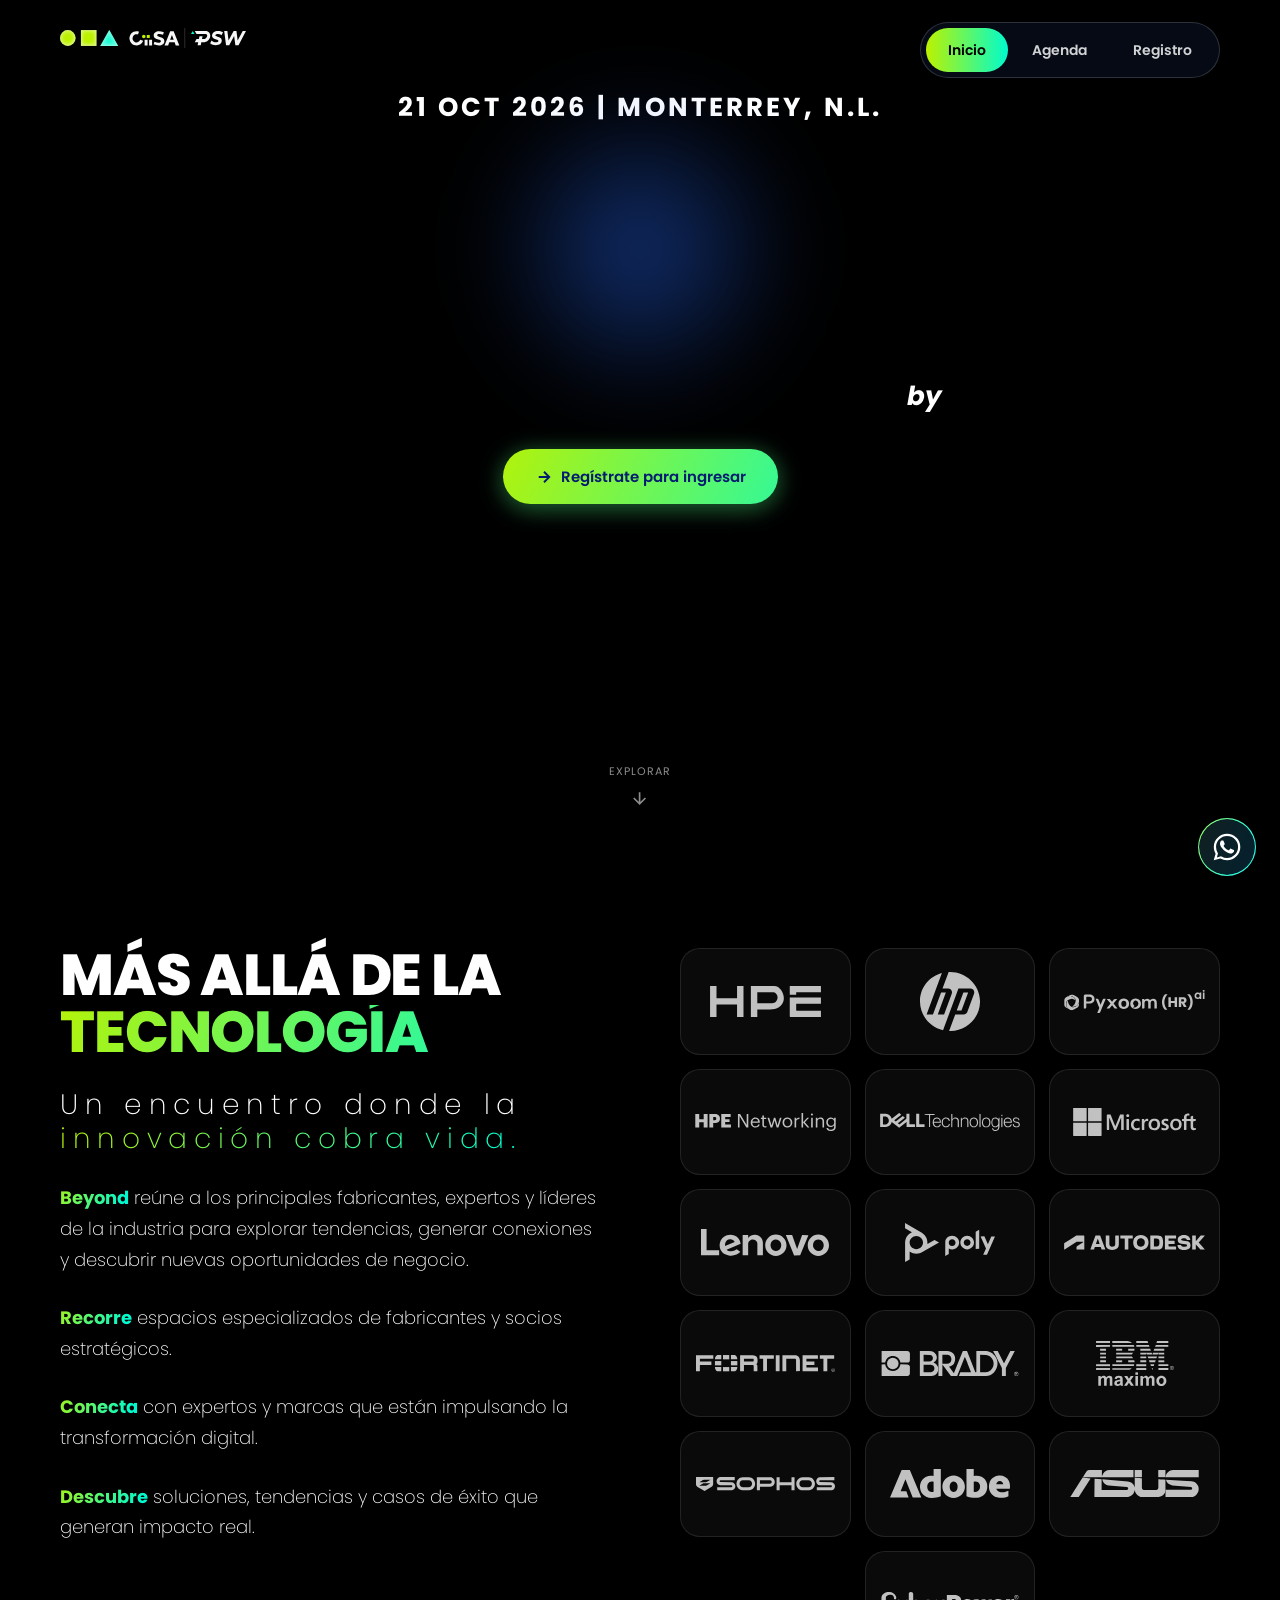
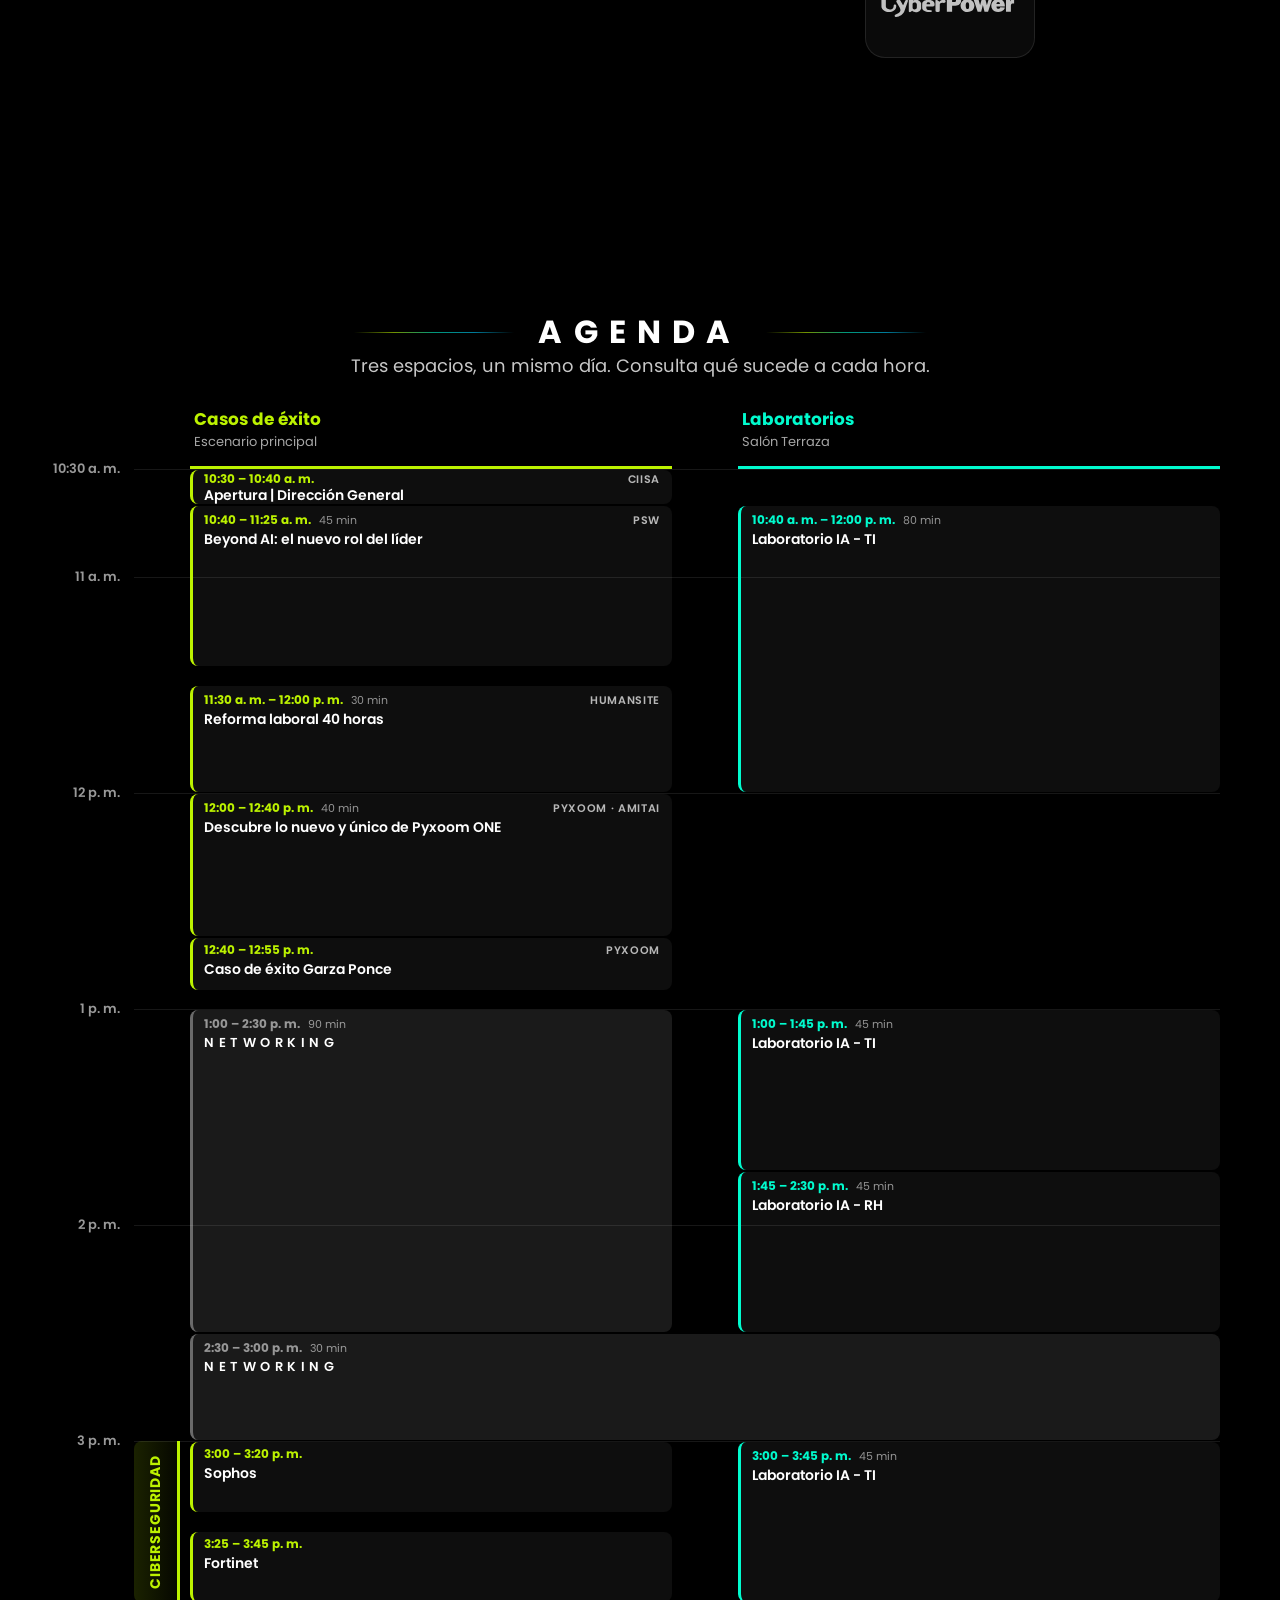
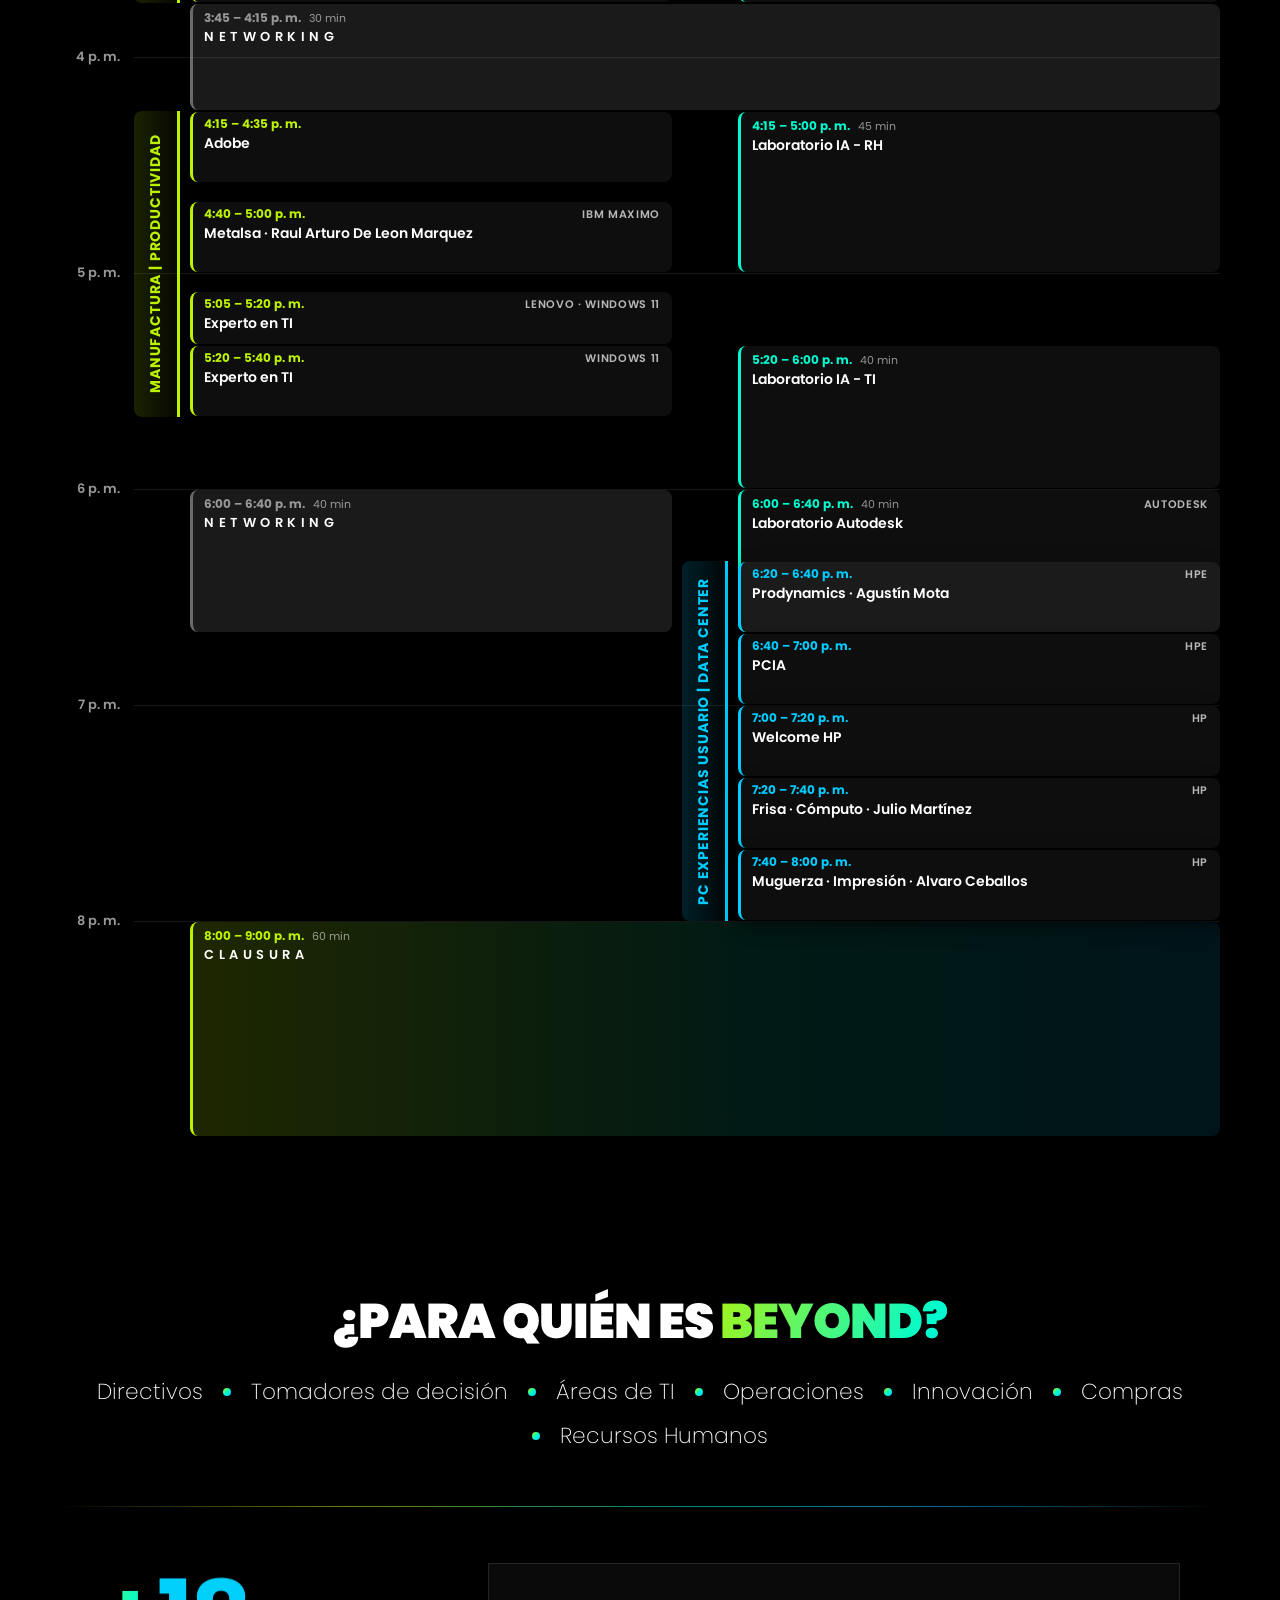
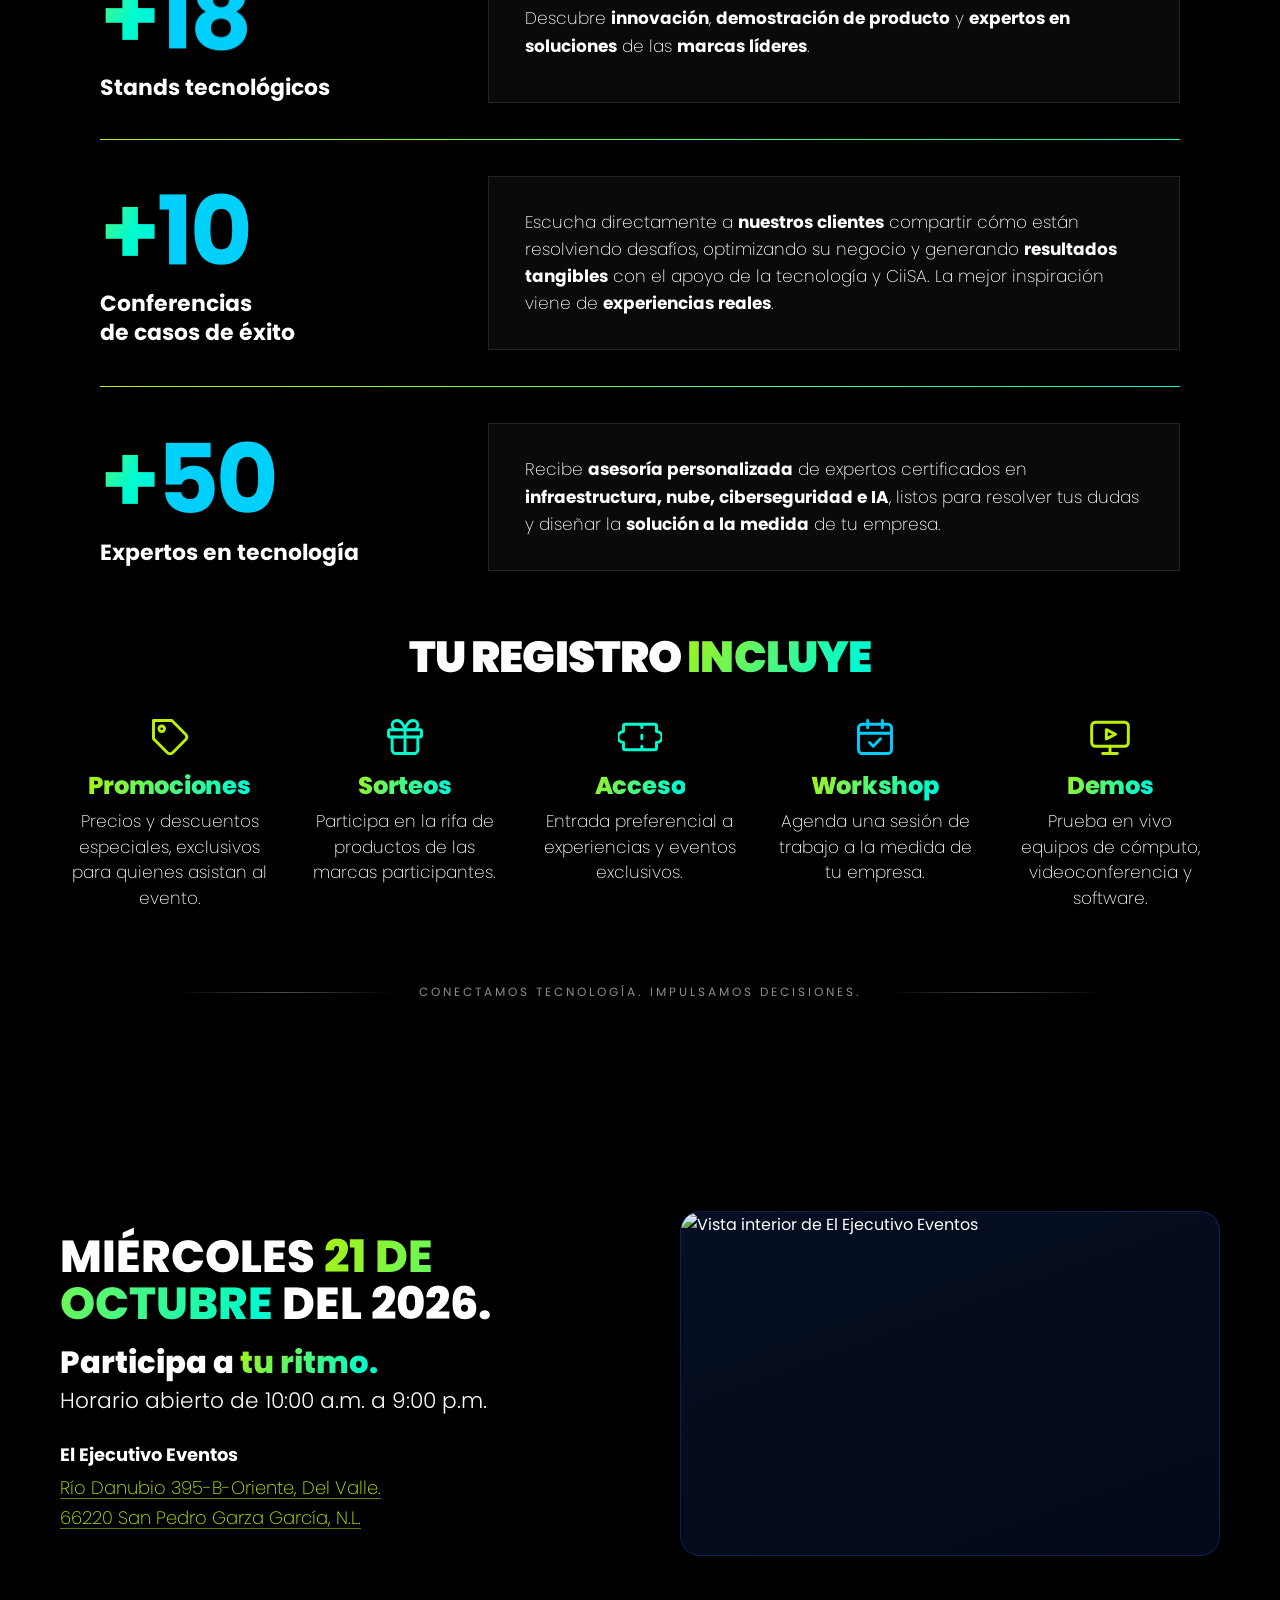
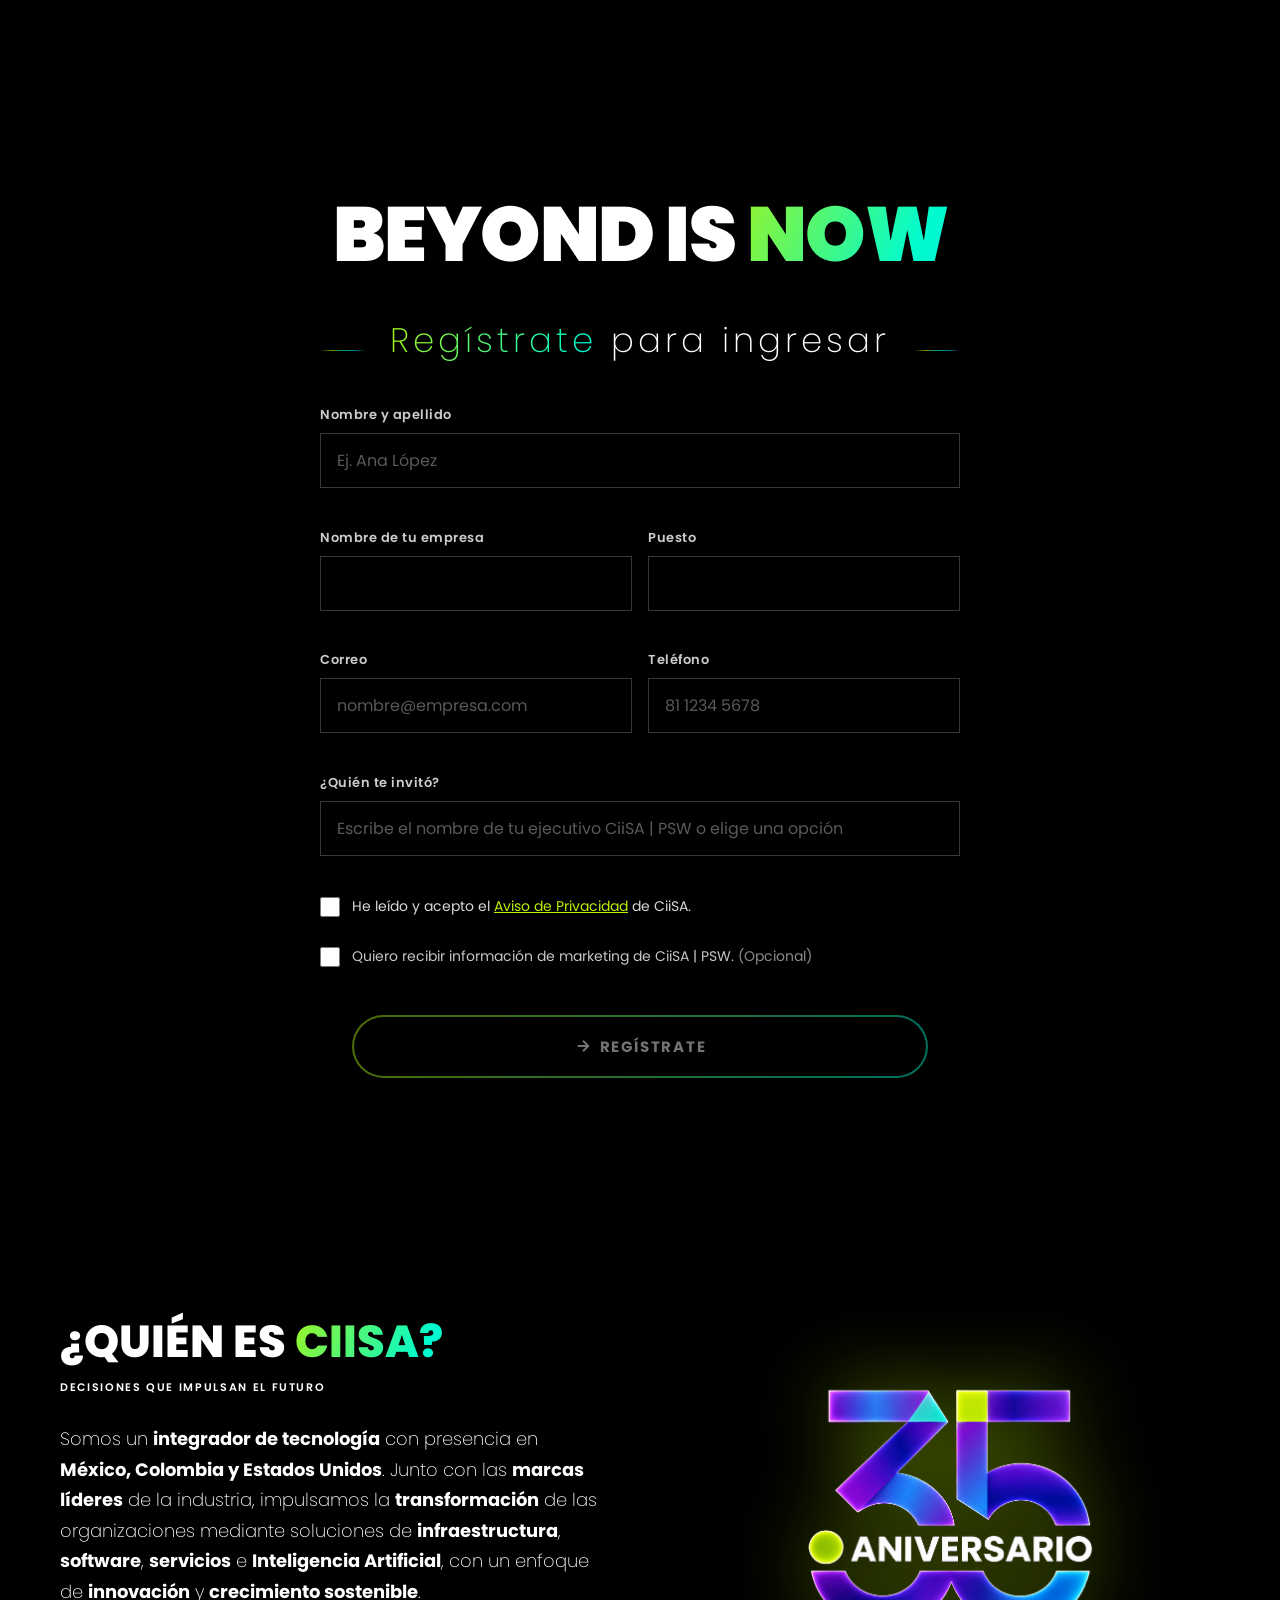
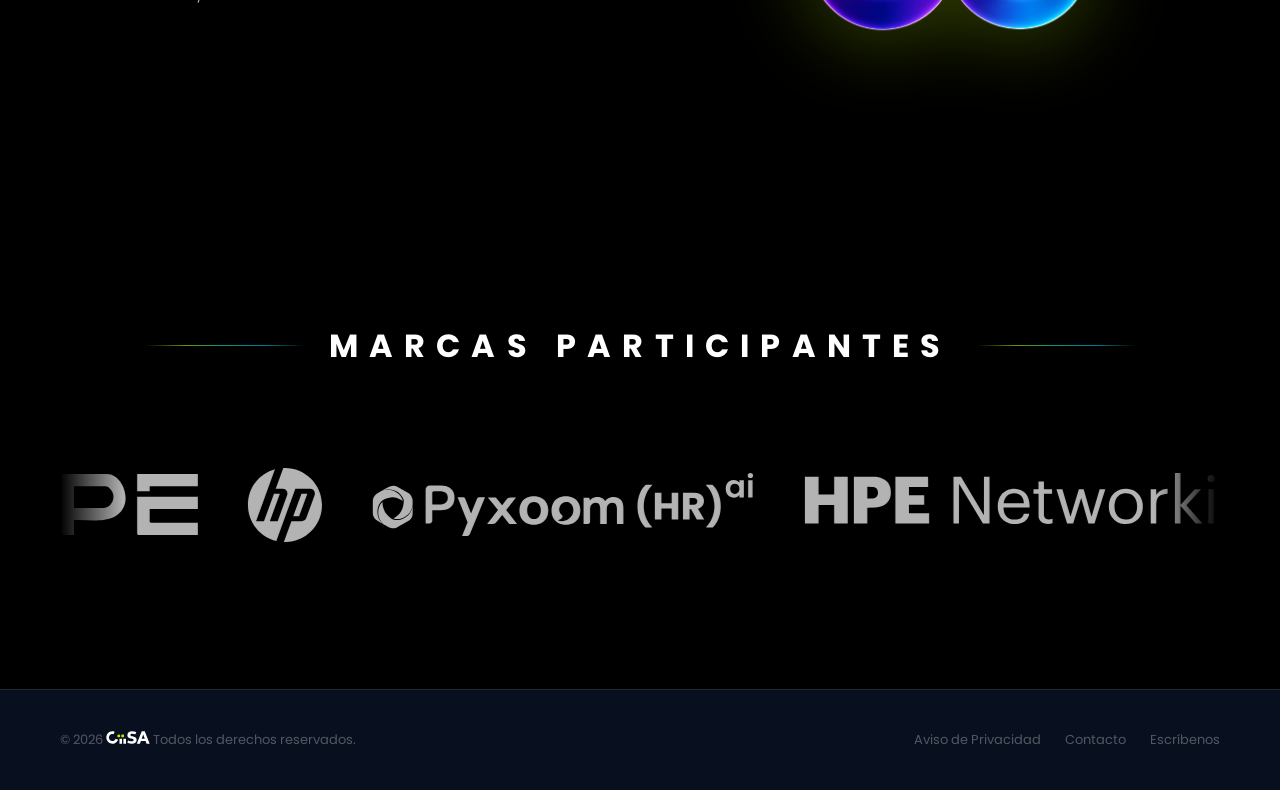
==== commit 27bc7b6d: "Agenda en dos columnas y "Beyond is Now" desde las 10:00 del 21 de octubre Agenda - Escritorio en do" ====
--- a/index.html
+++ b/index.html
@@ -111,7 +111,8 @@
       <div class="cip-cta-group">
         <a href="#registro" class="cip-btn cip-btn--primary">
           <svg width="18" height="18" viewBox="0 0 24 24" fill="none" stroke="currentColor" stroke-width="2.5"><path d="M5 12h14M12 5l7 7-7 7"/></svg>
-          Confirma tu asistencia
+          <!-- A partir de las 10:00 del 21 de octubre (countdown.js pone .is-now en <html>) el texto cambia -->
+          <span class="cip-state--before">Confirma tu asistencia</span><span class="cip-state--now">Regístrate para ingresar</span>
         </a>
       </div>
     </div>
@@ -536,7 +537,11 @@
   <section class="cip-form-section cip-form-section--reveal-video" id="registro">
     <div class="cip-register">
 
-      <div class="cip-countdown" id="cip-countdown" data-target="2026-10-21T10:00:00-06:00">
+      <!-- Dos estados (countdown.js pone .is-now en esta sección a las 10:00 del 21 de octubre, hora de Monterrey):
+           antes, la cuenta regresiva y "Confirma tu asistencia"; después, "Beyond is Now" y "Regístrate para ingresar" -->
+      <p class="cip-now cip-state--now" id="cip-now">Beyond is <span class="cip-hero__headline-span--pulse">Now</span></p>
+
+      <div class="cip-countdown cip-state--before" id="cip-countdown" data-target="2026-10-21T10:00:00-06:00">
         <div class="cip-countdown__item">
           <span class="cip-countdown__number" id="cip-countdown-days">00</span>
           <span class="cip-countdown__label">Días</span>
@@ -557,7 +562,10 @@
 
       <div class="cip-agenda-header cip-register__heading">
         <span class="cip-agenda-header__line"></span>
-        <h2 class="cip-section__label cip-section__label--subtitle">Confirma tu <span class="cip-hero__headline-span--pulse">asistencia</span></h2>
+        <h2 class="cip-section__label cip-section__label--subtitle">
+          <span class="cip-state--before">Confirma tu <span class="cip-hero__headline-span--pulse">asistencia</span></span>
+          <span class="cip-state--now"><span class="cip-hero__headline-span--pulse">Regístrate</span> para ingresar</span>
+        </h2>
         <span class="cip-agenda-header__line"></span>
       </div>
 
@@ -728,12 +736,12 @@
 <script src="hero-headline-animation.js" defer></script>
 <script src="hero-photo-sequence.js" defer></script>
 <script src="hero-video.js" defer></script>
+<script src="beyond-clock.js" defer></script>
 <script src="countdown.js" defer></script>
 <script src="logos-data.js" defer></script>
 <script src="badges-grid.js" defer></script>
 <script src="logos-grid.js" defer></script>
 <script src="brands-carousel.js" defer></script>
-<script src="beyond-clock.js" defer></script>
 <script src="agenda-data.js" defer></script>
 <script src="agenda-board.js" defer></script>
 <script src="site-nav.js" defer></script>
--- a/styles.css
+++ b/styles.css
@@ -3527,7 +3527,7 @@
 .cip-program__board {
   --u: 18px;                                     /* alto de cada 5 minutos: 3.6 px por minuto */
   display: grid;
-  grid-template-columns: 64px 26px repeat(3, minmax(0, 1fr));
+  grid-template-columns: 64px 46px minmax(0, 1fr) 46px minmax(0, 1fr);
   grid-template-rows: auto repeat(var(--rows, 126), var(--u));
   column-gap: 10px;
 }
@@ -3570,20 +3570,31 @@
   white-space: nowrap;
   color: rgba(255, 255, 255, 0.6);
 }
+/* Etiqueta vertical de un tema o espacio (Ciberseguridad, Manufactura | Productividad, PC Experiencias): ocupa el carril
+   junto a su columna, con la línea del lado de las tarjetas (el giro de 180° la deja a la derecha). */
 .cip-program__rail {
-  justify-self: center;
-  padding: 6px 0;
+  display: flex;
+  align-items: center;
+  justify-content: center;
+  padding: 10px 4px;
   writing-mode: vertical-rl;
   transform: rotate(180deg);
   text-align: center;
-  font-size: 11px;
+  font-size: 14px;
   font-weight: 700;
-  letter-spacing: 0.1em;
+  line-height: 1.25;
+  letter-spacing: 0.06em;
   text-transform: uppercase;
   color: var(--ciisa-green);
-  border-right: 2px solid var(--ciisa-green);
-  padding-right: 8px;
+  background: linear-gradient(270deg, rgba(188, 242, 0, 0.14), rgba(188, 242, 0, 0.03));
+  border-left: 3px solid var(--ciisa-green);
+  border-radius: 0 8px 8px 0;
   overflow: hidden;
+}
+.cip-program__rail--pc {
+  color: var(--electric-pyx);
+  background: linear-gradient(270deg, rgba(0, 204, 255, 0.16), rgba(0, 204, 255, 0.03));
+  border-left-color: var(--electric-pyx);
 }
 
 .cip-program__item {
@@ -4058,3 +4069,56 @@
   .cip-celebra__text,
   .cip-celebra.is-in .cip-celebra__text { animation: none; transform: none; }
 }
+
+/* Agenda de escritorio en dos columnas (16 oct): las sesiones de PC Experiencias comparten la segunda columna con los
+   laboratorios y la primera se solapa un poco con la tarjeta de Autodesk, así que va por encima y con sombra. */
+.cip-program__item[data-stage="pc"] {
+  position: relative;
+  z-index: 2;
+  box-shadow: 0 6px 18px rgba(0, 0, 0, 0.55);
+}
+@media (max-width: 1024px) {
+  .cip-program__item[data-stage="pc"] { box-shadow: none; }
+}
+
+/* Lista (tablet y celular): el espacio de cada tarjeta lleva también su lugar en palabras, por ejemplo
+   "Laboratorios · Salón Terraza"; el color solo ya no alcanza para distinguirlos. En escritorio no se ve. */
+.cip-program__place { display: none; }
+@media (max-width: 1024px) {
+  .cip-program__place {
+    display: inline;
+    font-weight: 500;
+    color: rgba(255, 255, 255, 0.78);
+  }
+}
+
+/* "Beyond is Now" (16 oct): a partir de las 10:00 del 21 de octubre la sección de registro cambia la cuenta regresiva por este
+   título y "Confirma tu asistencia" por "Regístrate para ingresar" (countdown.js pone .is-now). Sin JS se ve el estado de antes. */
+.cip-now { display: none; }
+#registro.is-now .cip-now {
+  display: block;
+  margin: 0 0 clamp(28px, 6vw, 48px);
+  font-family: var(--font-head);
+  font-weight: 900; /* Poppins Black y en mayúsculas, como "¿Para quién es BEYOND?" y "Tu registro incluye" */
+  text-transform: uppercase;
+  font-size: clamp(1.8rem, 10vw, 4.8rem);
+  line-height: 1;
+  letter-spacing: -0.02em;
+  text-align: center;
+  color: var(--white);
+}
+#registro.is-now .cip-now .cip-hero__headline-span--pulse { animation-duration: 7s; }
+#registro.is-now .cip-state--before { display: none; }
+#registro:not(.is-now) .cip-state--now { display: none; }
+/* "Regístrate para ingresar" tiene dos letras más que "Confirma tu asistencia": un poco menos de tamaño y de espaciado para que quepa en una línea */
+#registro.is-now .cip-register__heading .cip-section__label--subtitle {
+  max-width: none;
+  letter-spacing: 3pt;
+  font-size: clamp(20px, 3.4vw, 34px);
+}
+
+/* Botón del hero: "Confirma tu asistencia" antes de las 10:00 del 21 de octubre y "Regístrate para ingresar" después
+   (countdown.js pone .is-now en <html>). Sin JS se ve el texto de antes. */
+.cip-hero .cip-state--now { display: none; }
+html.is-now .cip-hero .cip-state--before { display: none; }
+html.is-now .cip-hero .cip-state--now { display: inline; }
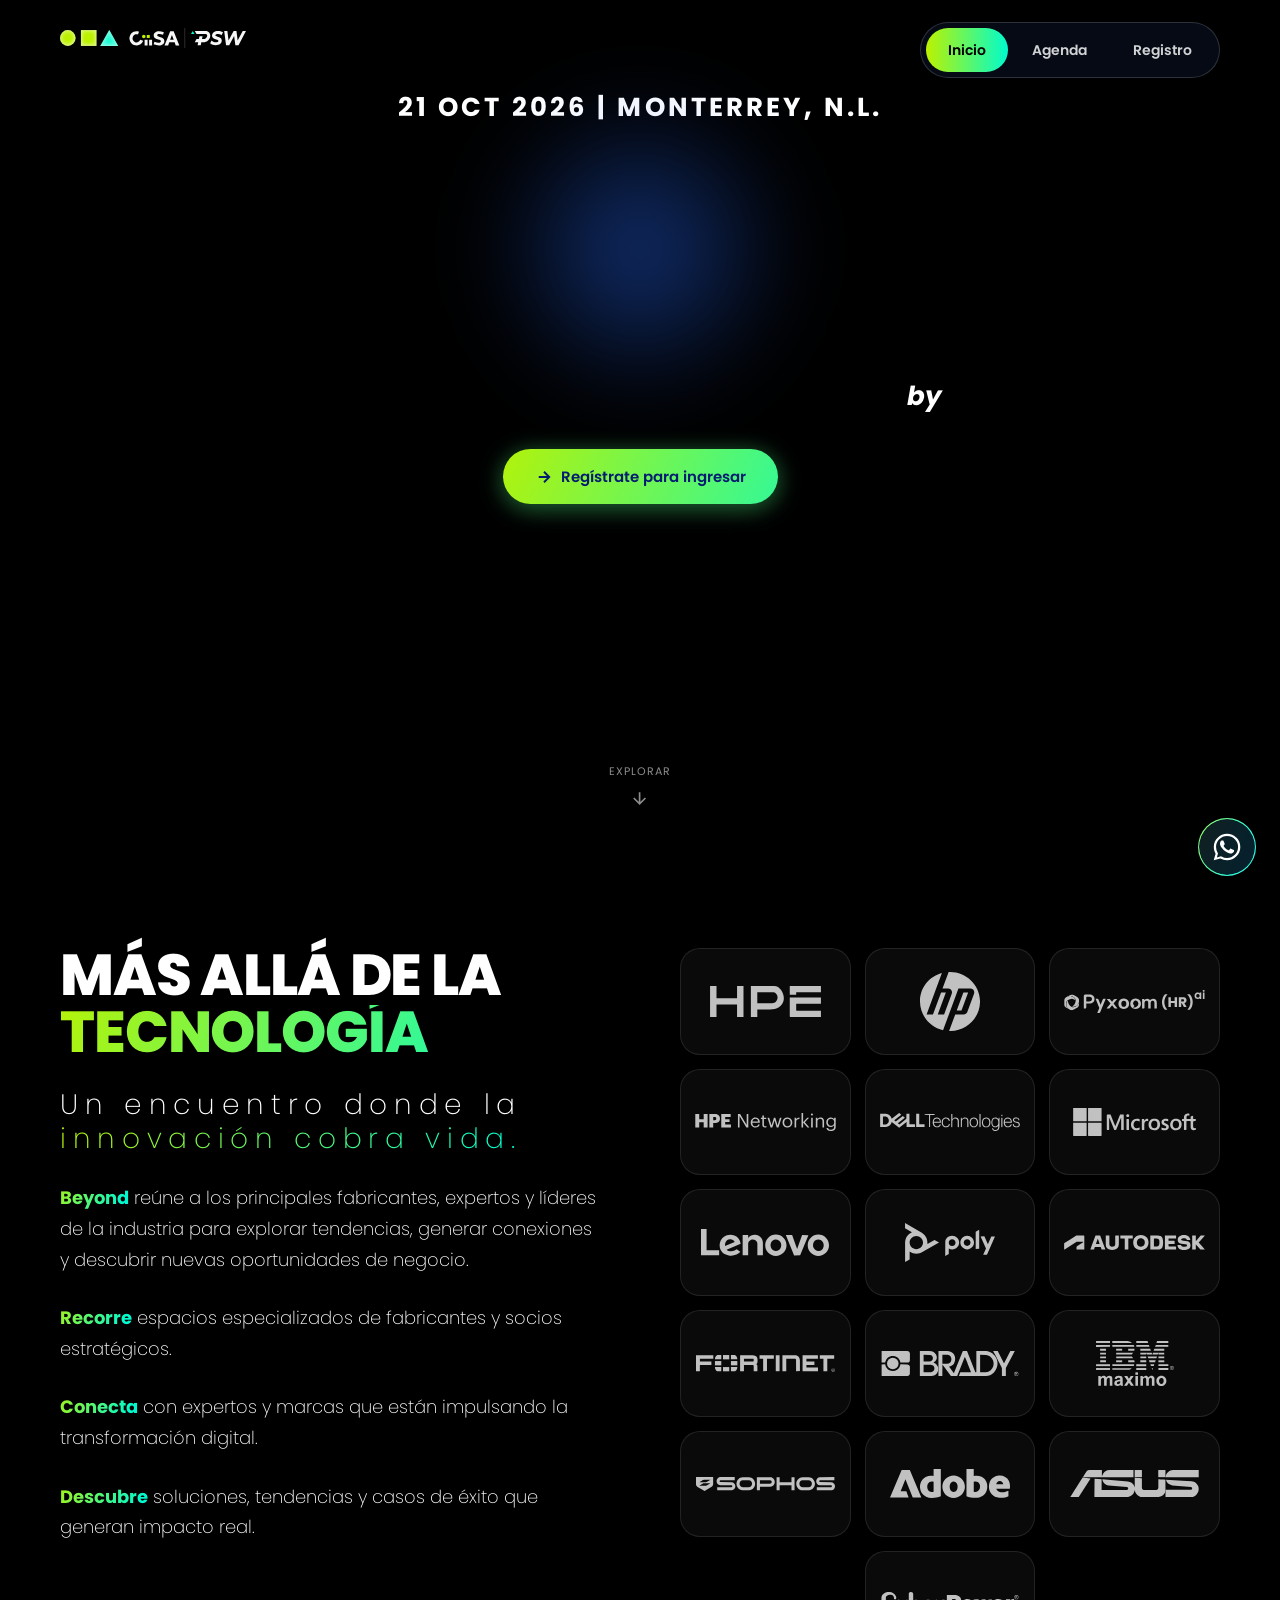
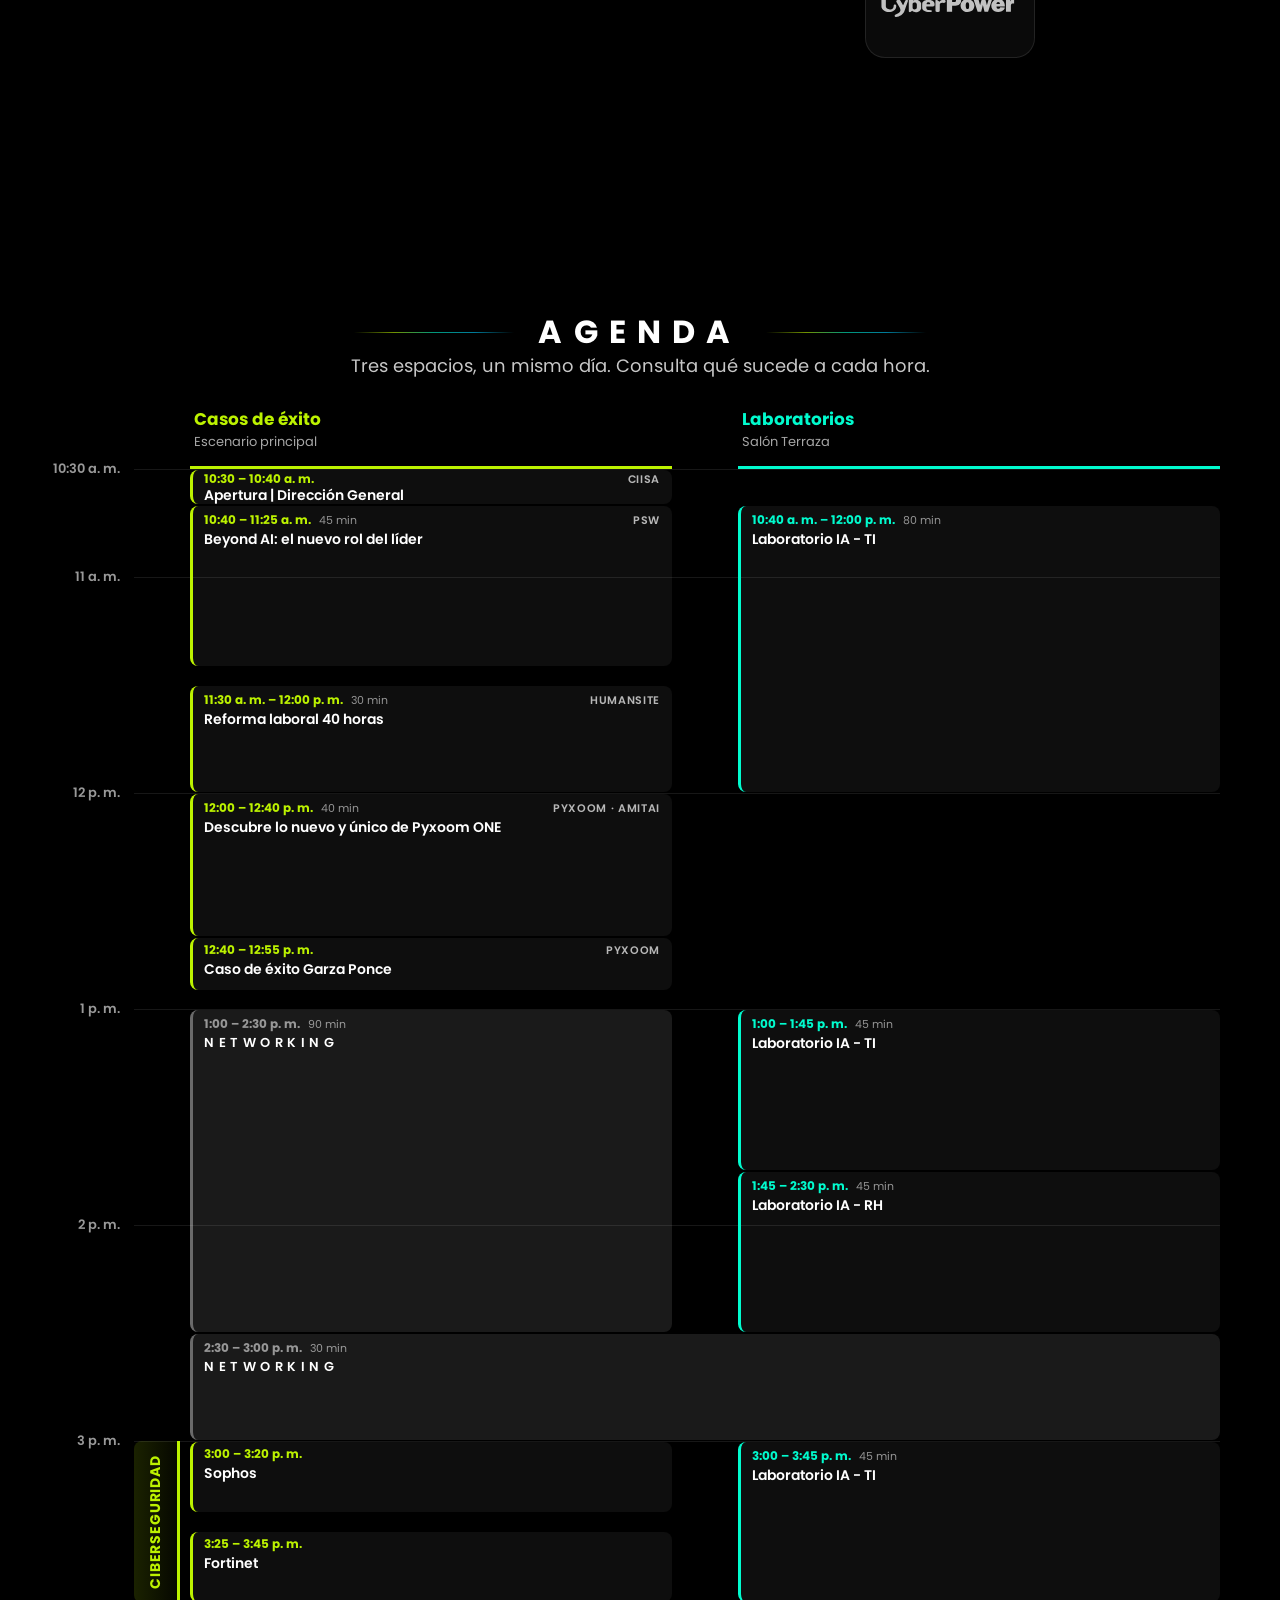
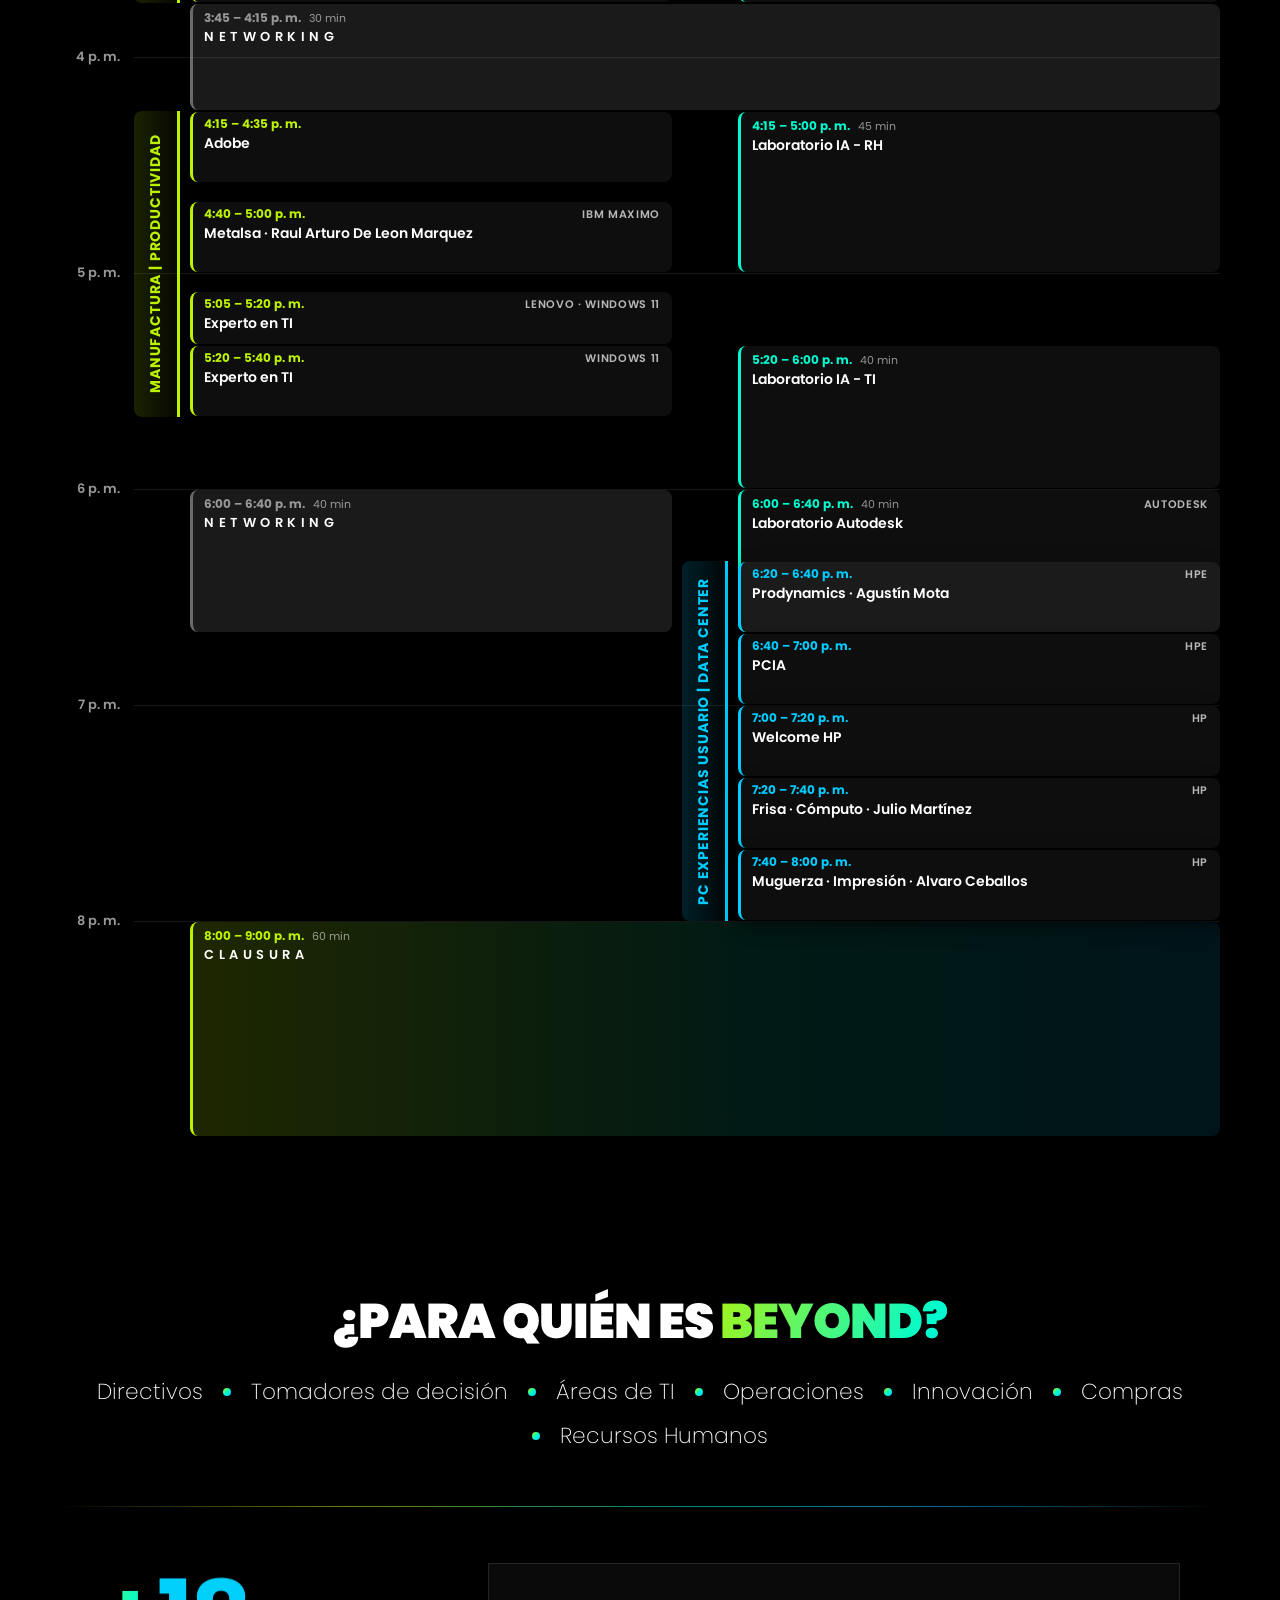
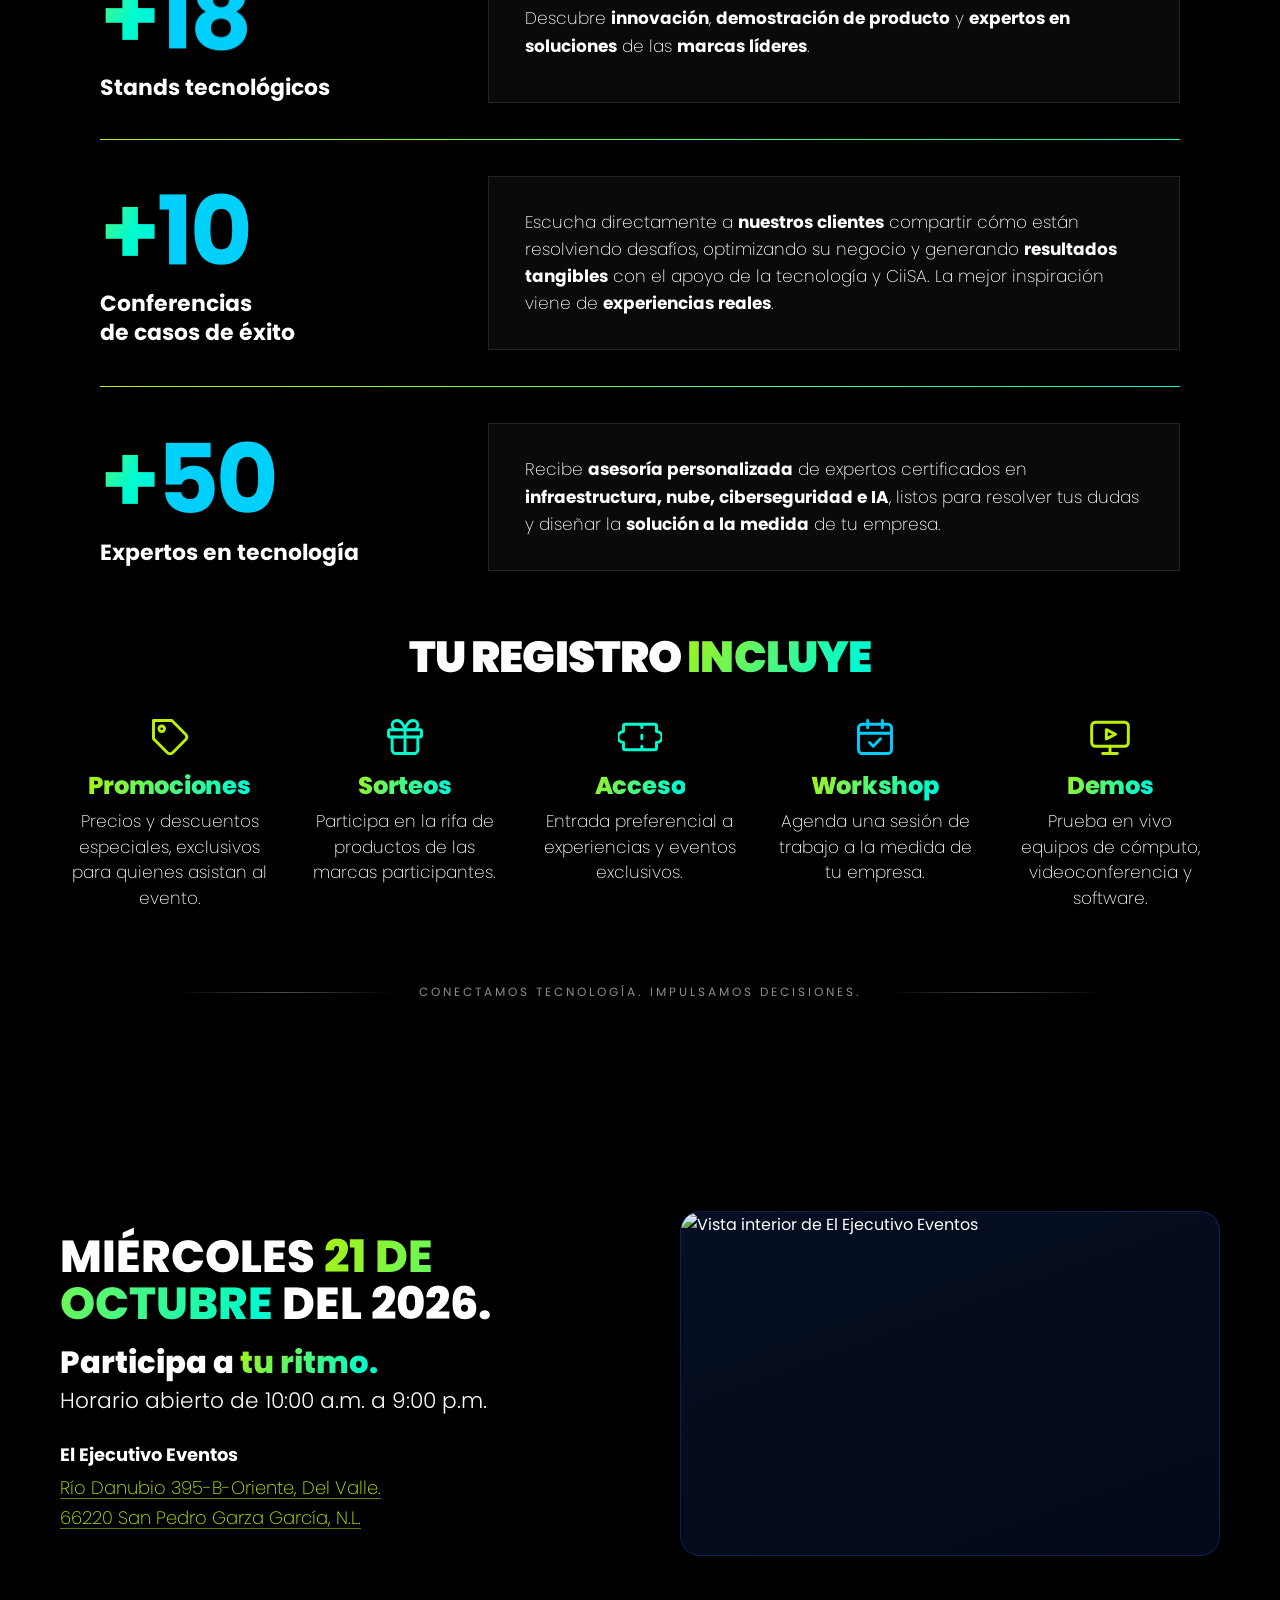
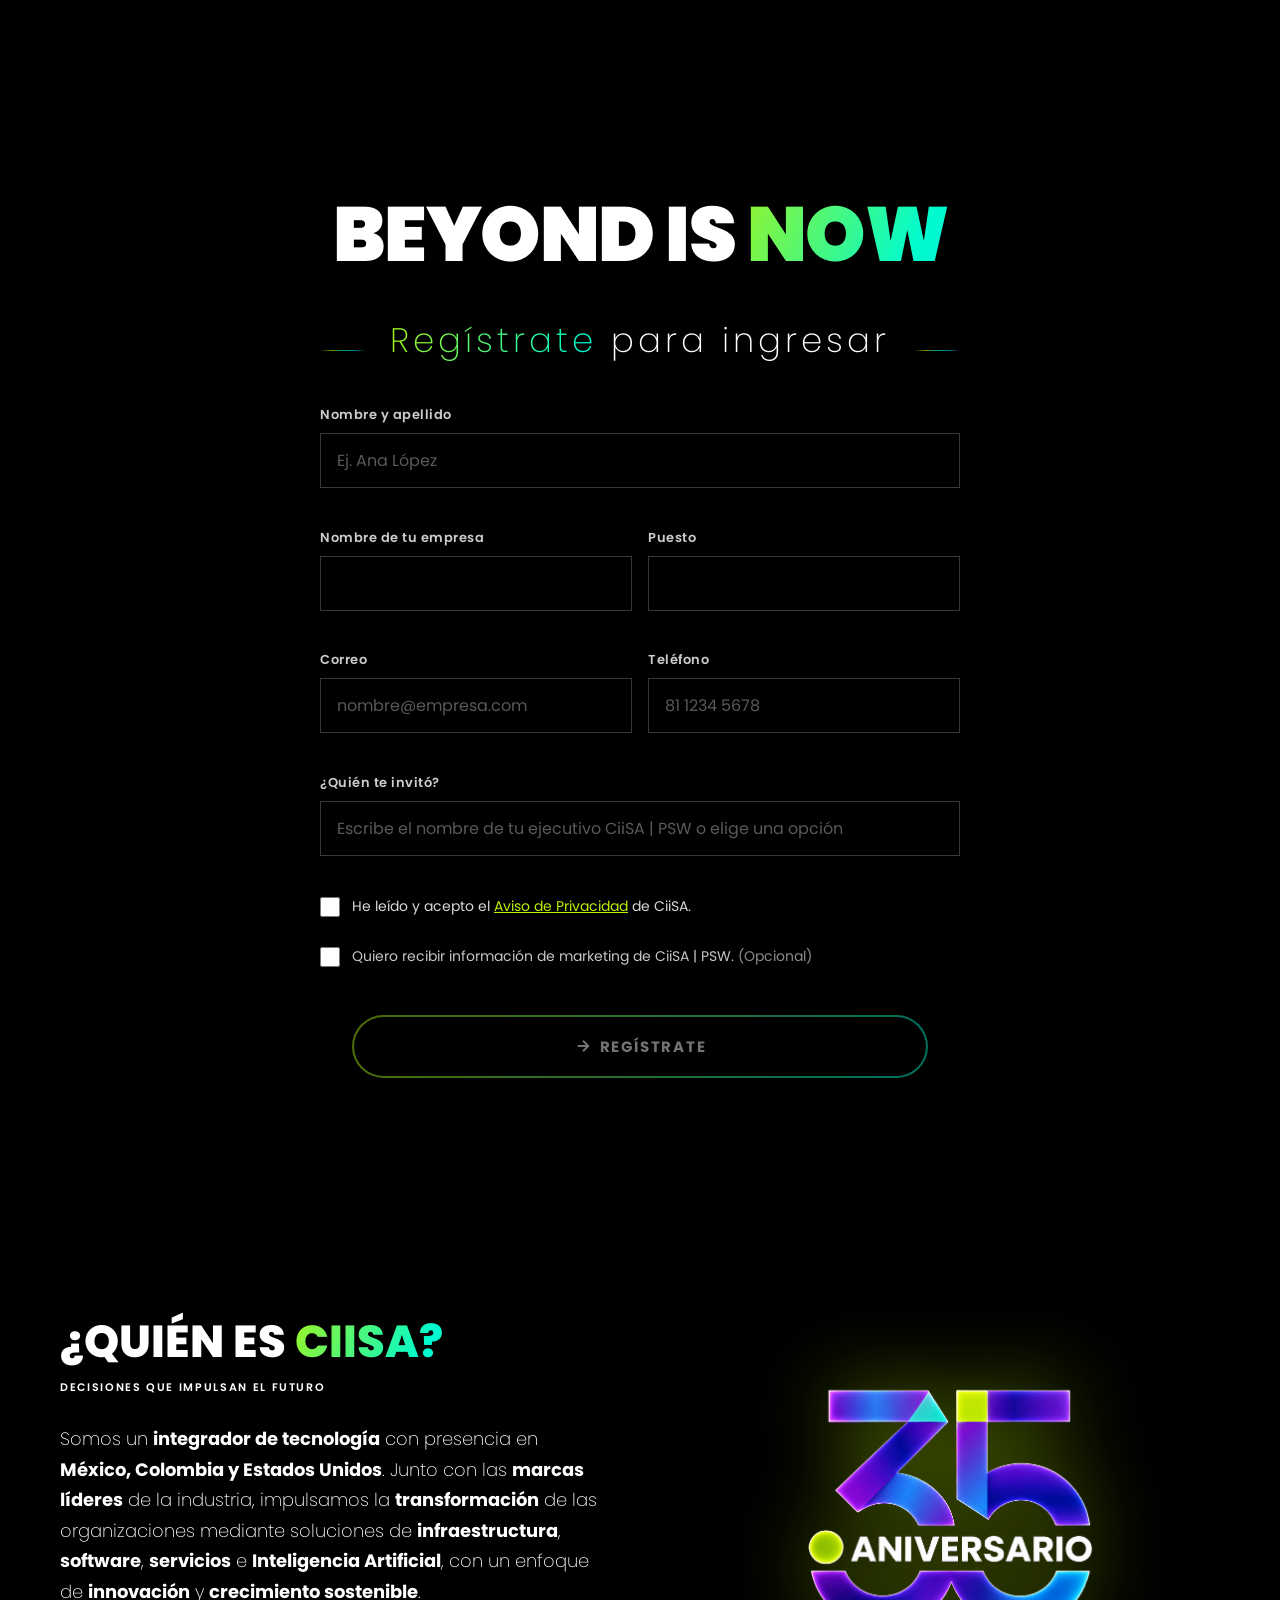
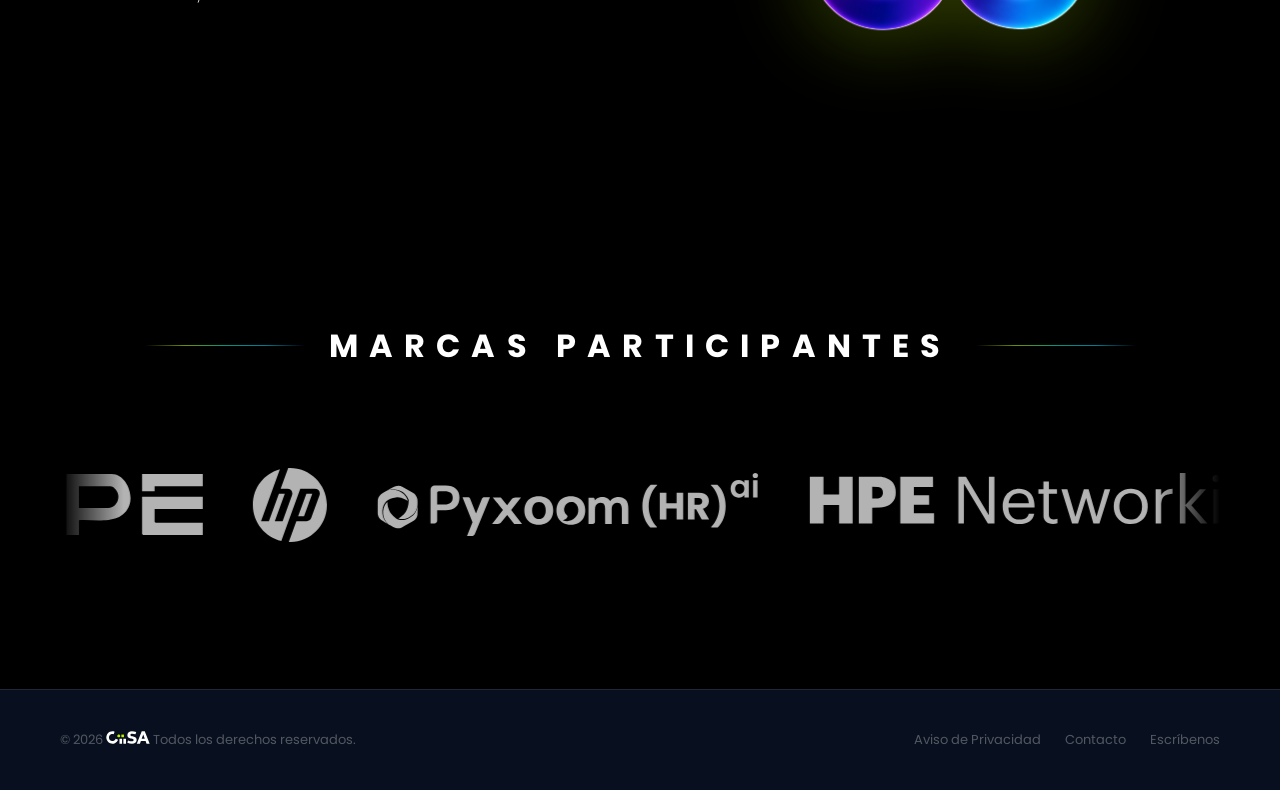
==== commit f891e88a: "El modal de gracias avisa del QR de acceso desde las 10:00 del 21 de octubre Antes de esa hora confi" ====
--- a/index.html
+++ b/index.html
@@ -705,7 +705,11 @@
     <div class="cip-thanks__box">
       <p class="cip-thanks__eyebrow">Registro confirmado</p>
       <h2 class="cip-thanks__title" id="cip-thanks-title">¡Gracias, <span data-rsvp-name></span>!</h2>
-      <p class="cip-thanks__text">Tu lugar en <strong>CiiSA Beyond 2026</strong> está apartado. Te esperamos el <strong>miércoles 21 de octubre, de 10:00 AM a 9:00 PM</strong>, en El Ejecutivo Eventos, San Pedro Garza García.</p>
+      <!-- Dos textos: antes de las 10:00 del 21 de octubre (countdown.js pone .is-now en <html>) y después -->
+      <p class="cip-thanks__text">
+        <span class="cip-state--before">Tu lugar en <strong>CiiSA Beyond 2026</strong> está apartado. Te esperamos el <strong>miércoles 21 de octubre, de 10:00 AM a 9:00 PM</strong>, en El Ejecutivo Eventos, San Pedro Garza García.</span>
+        <span class="cip-state--now">Tu registro en <strong>CiiSA Beyond 2026</strong> quedó confirmado. <strong>En unos momentos te darán tu QR de acceso.</strong></span>
+      </p>
       <button type="button" class="cip-btn cip-btn--primary cip-thanks__close" data-rsvp-close>Entendido</button>
     </div>
   </dialog>
--- a/styles.css
+++ b/styles.css
@@ -4122,3 +4122,9 @@
 .cip-hero .cip-state--now { display: none; }
 html.is-now .cip-hero .cip-state--before { display: none; }
 html.is-now .cip-hero .cip-state--now { display: inline; }
+
+/* Modal de gracias: antes de las 10:00 del 21 de octubre confirma el lugar; después avisa que en unos momentos se entrega el QR
+   (countdown.js pone .is-now en <html>). Sin JS se ve el texto de antes. */
+.cip-thanks .cip-state--now { display: none; }
+html.is-now .cip-thanks .cip-state--before { display: none; }
+html.is-now .cip-thanks .cip-state--now { display: inline; }
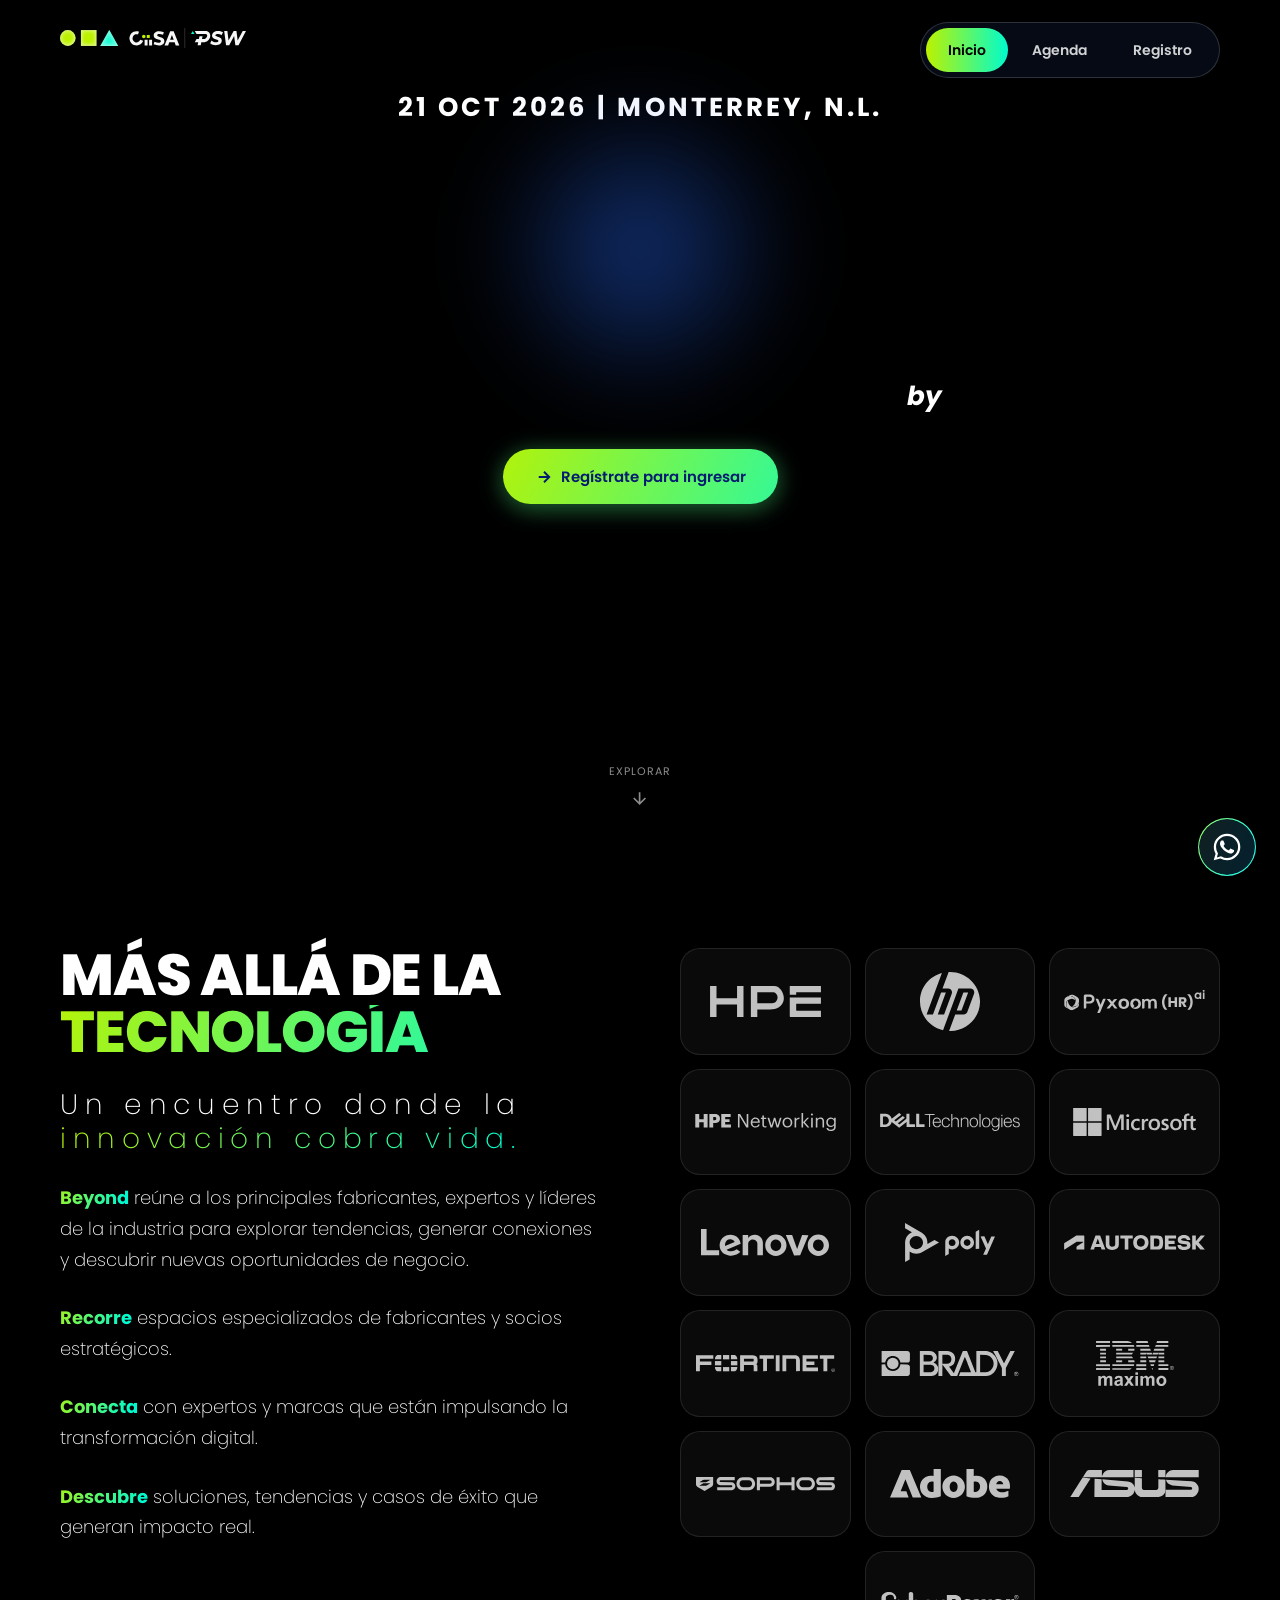
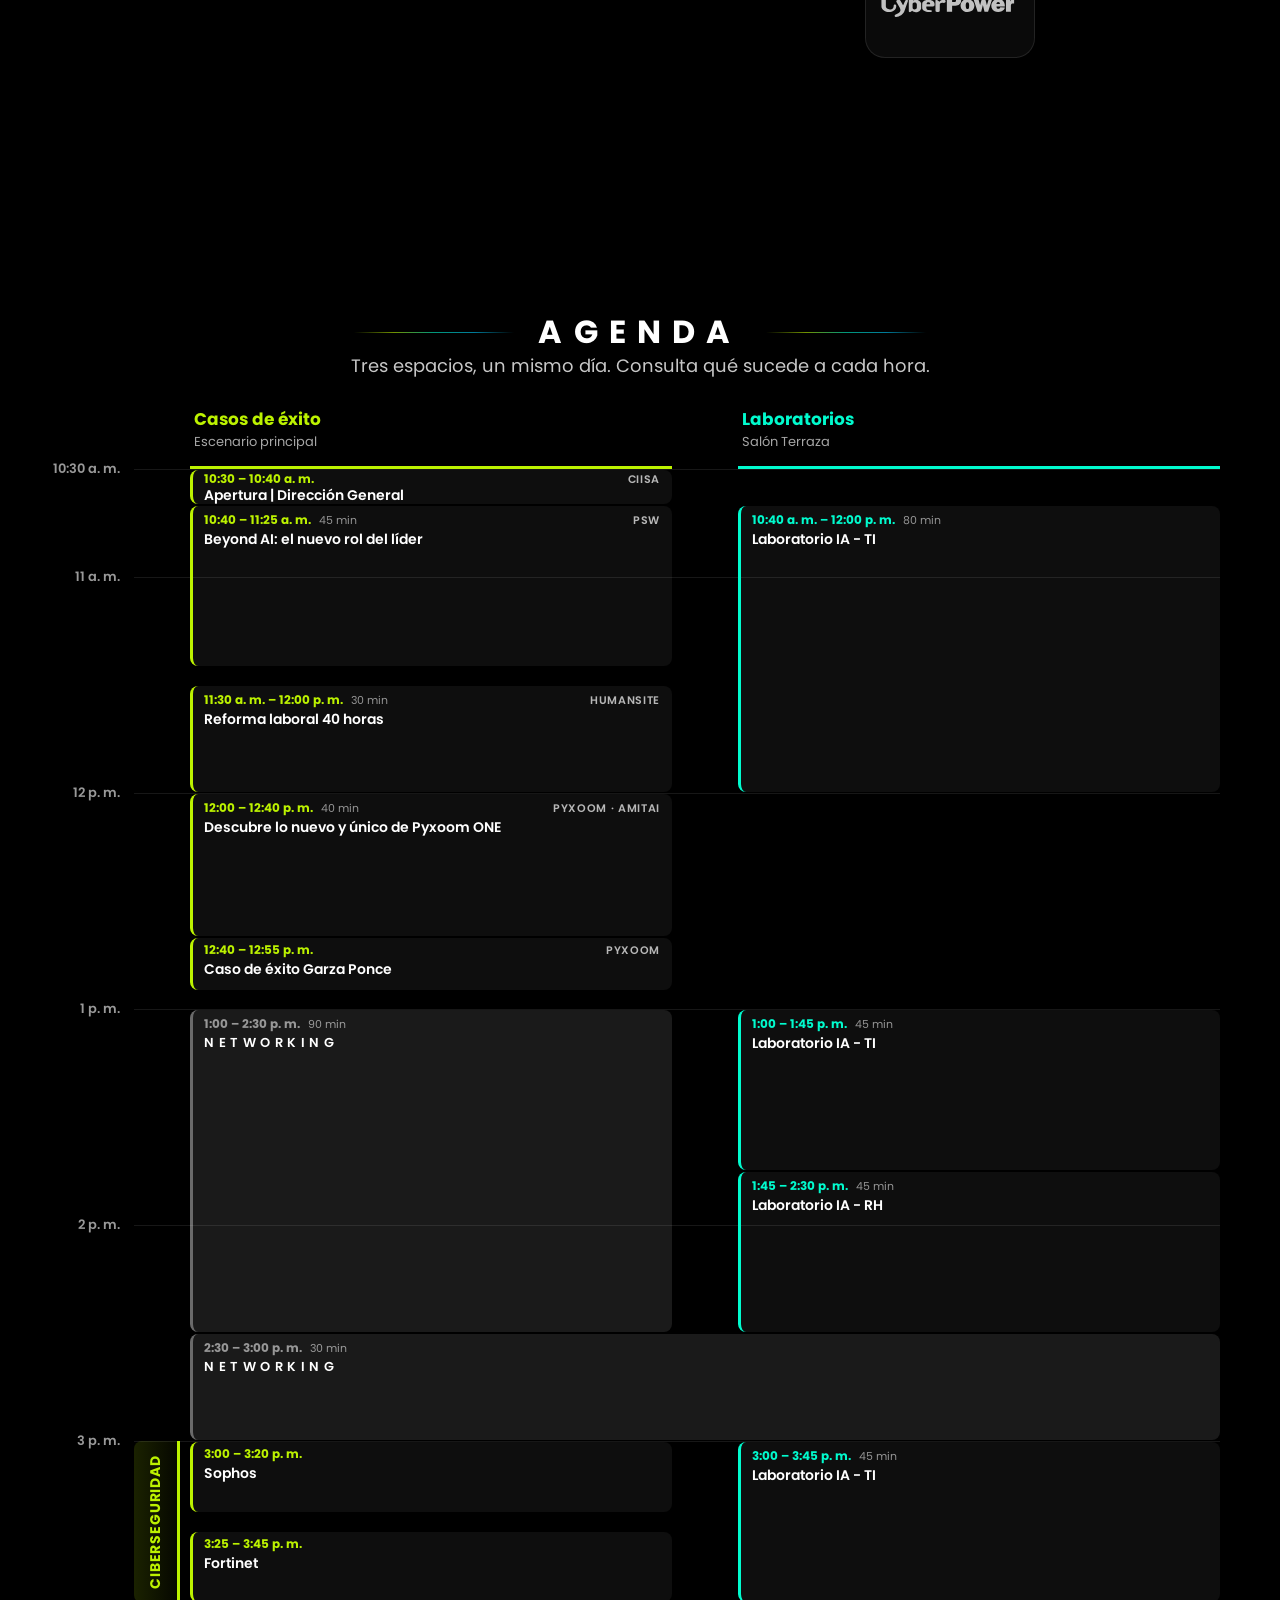
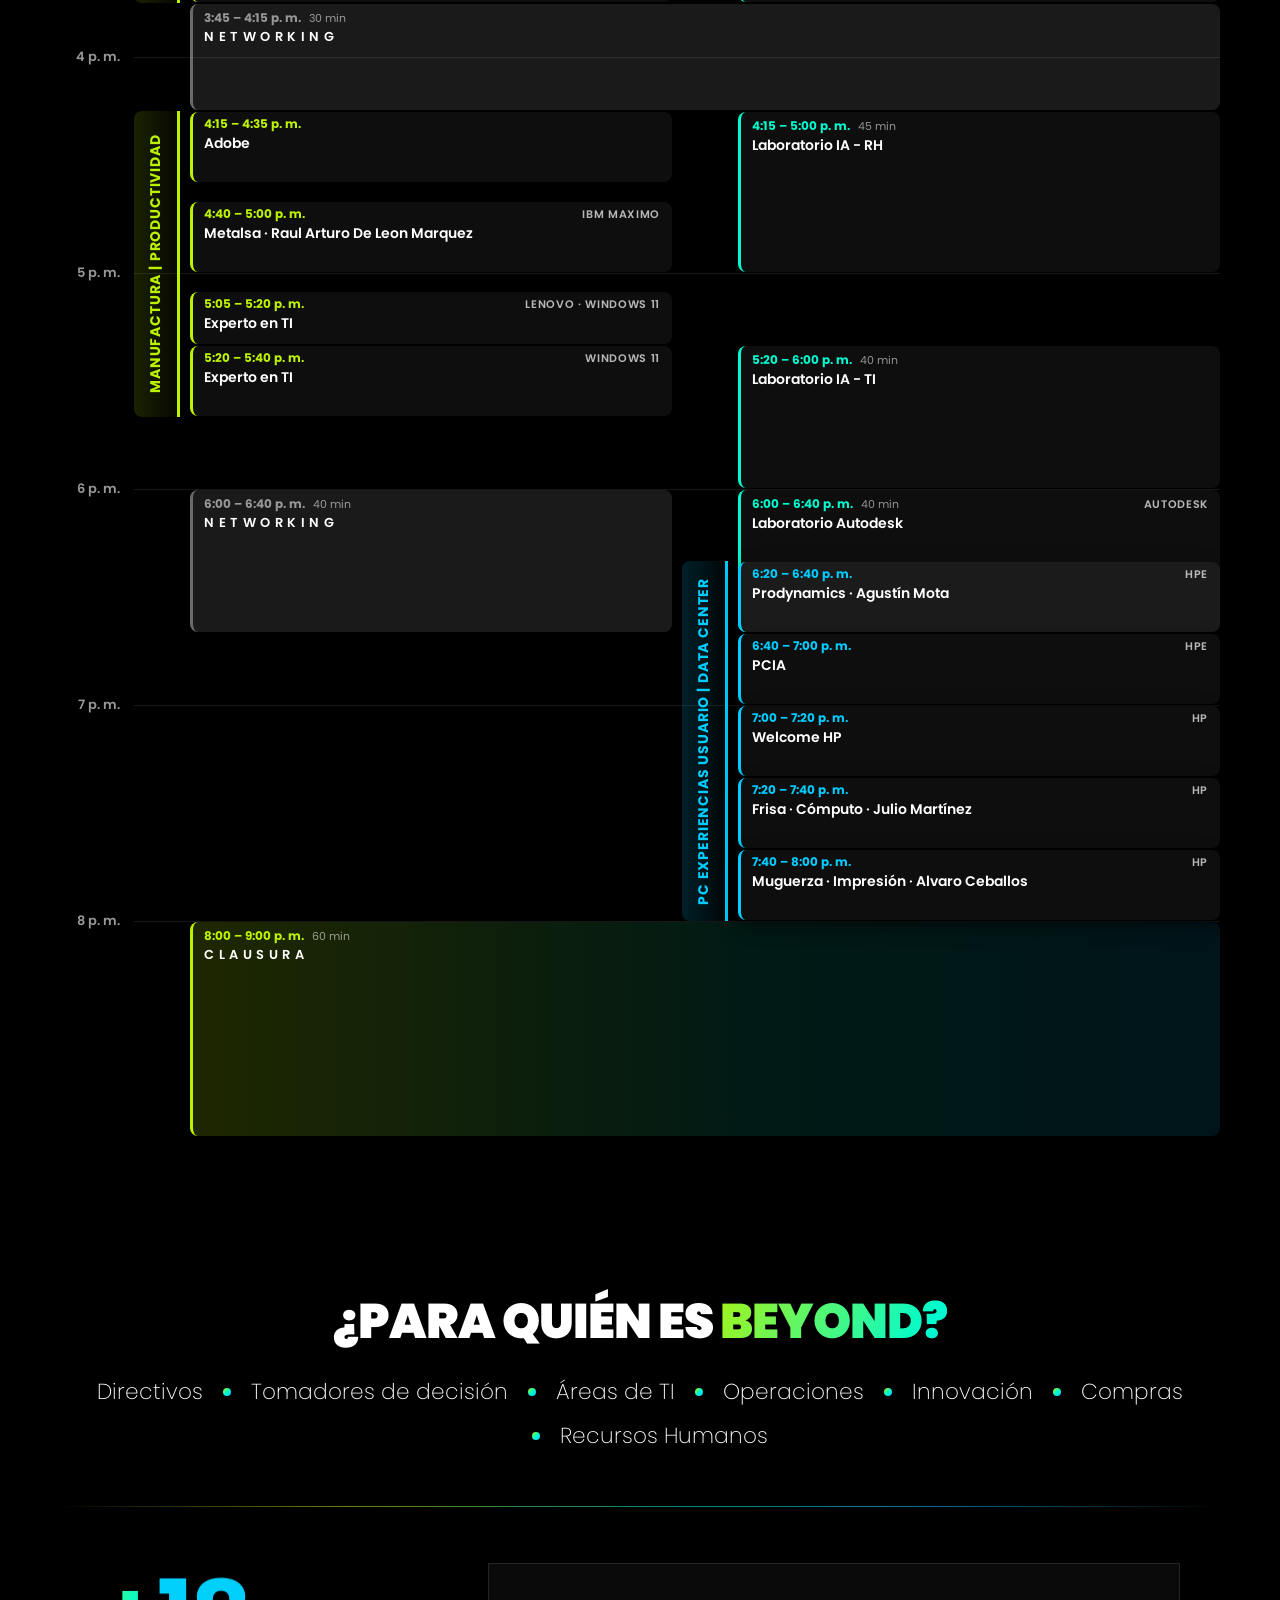
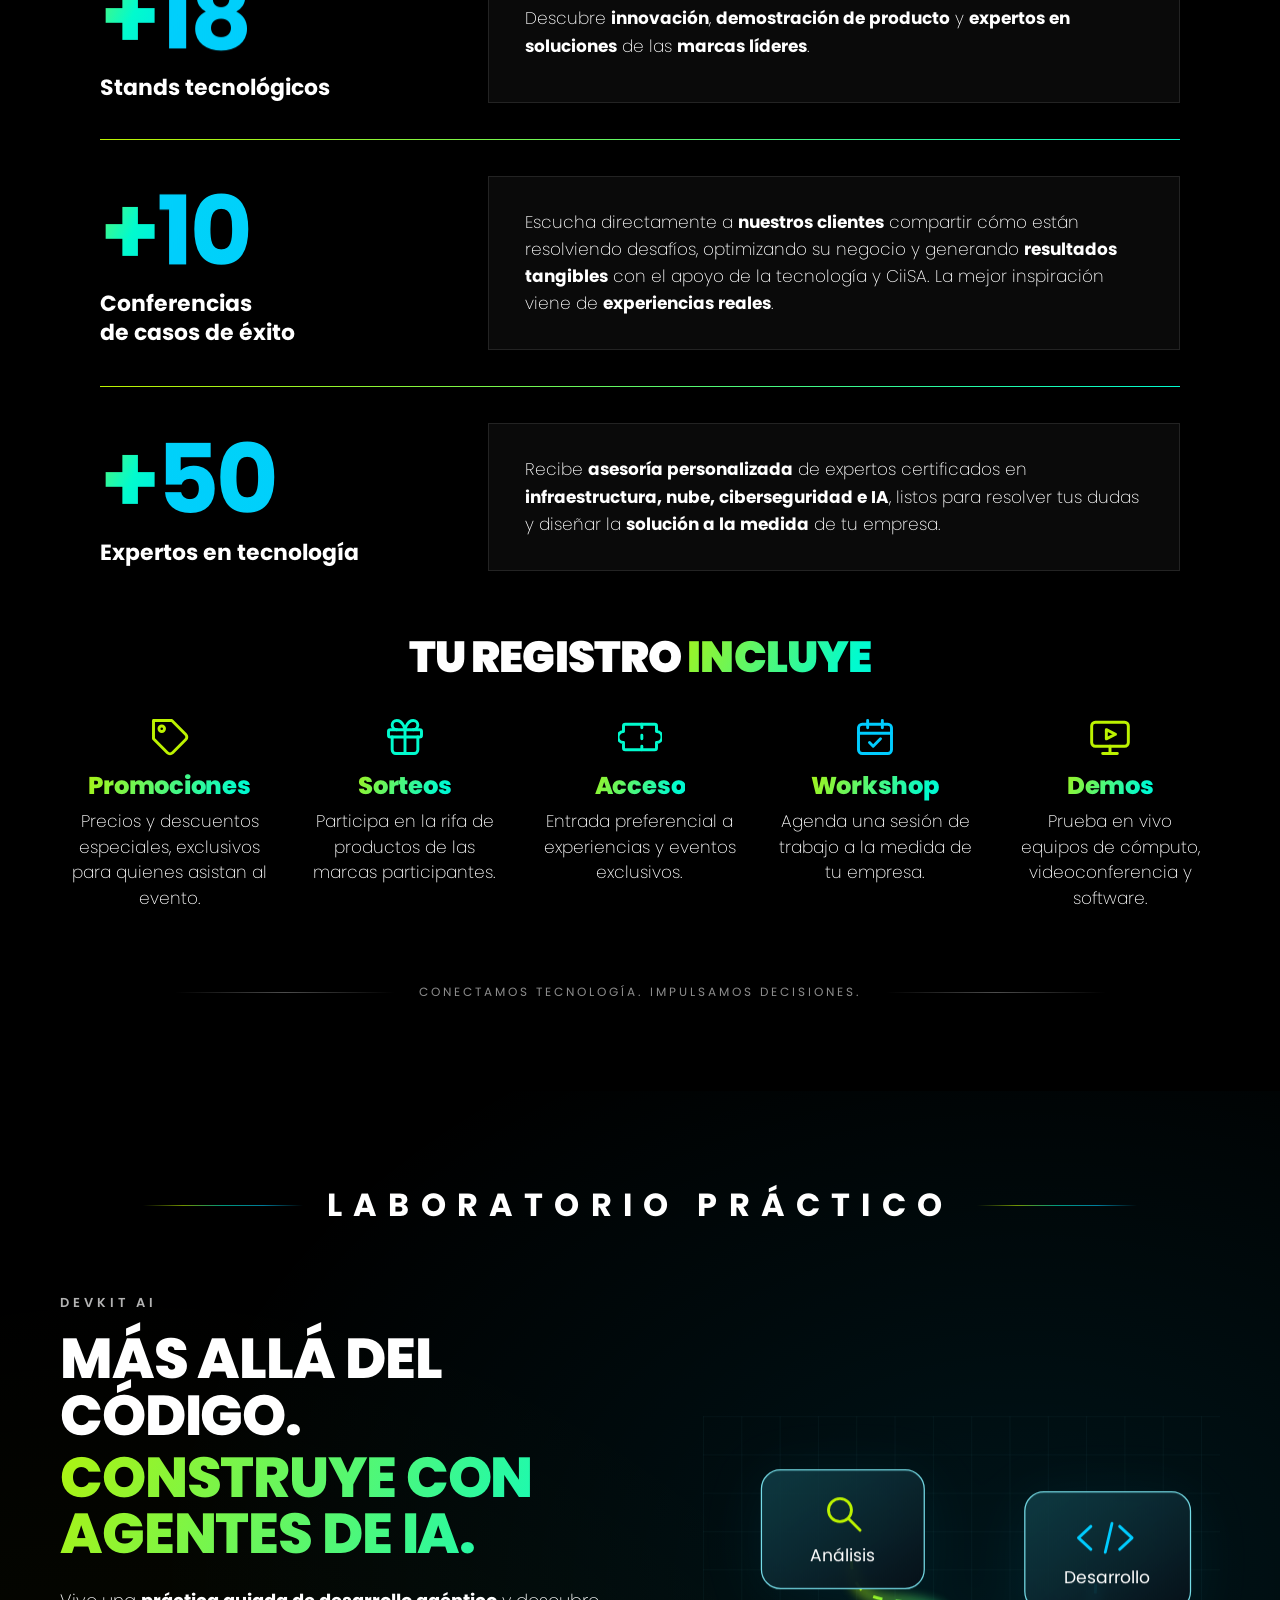
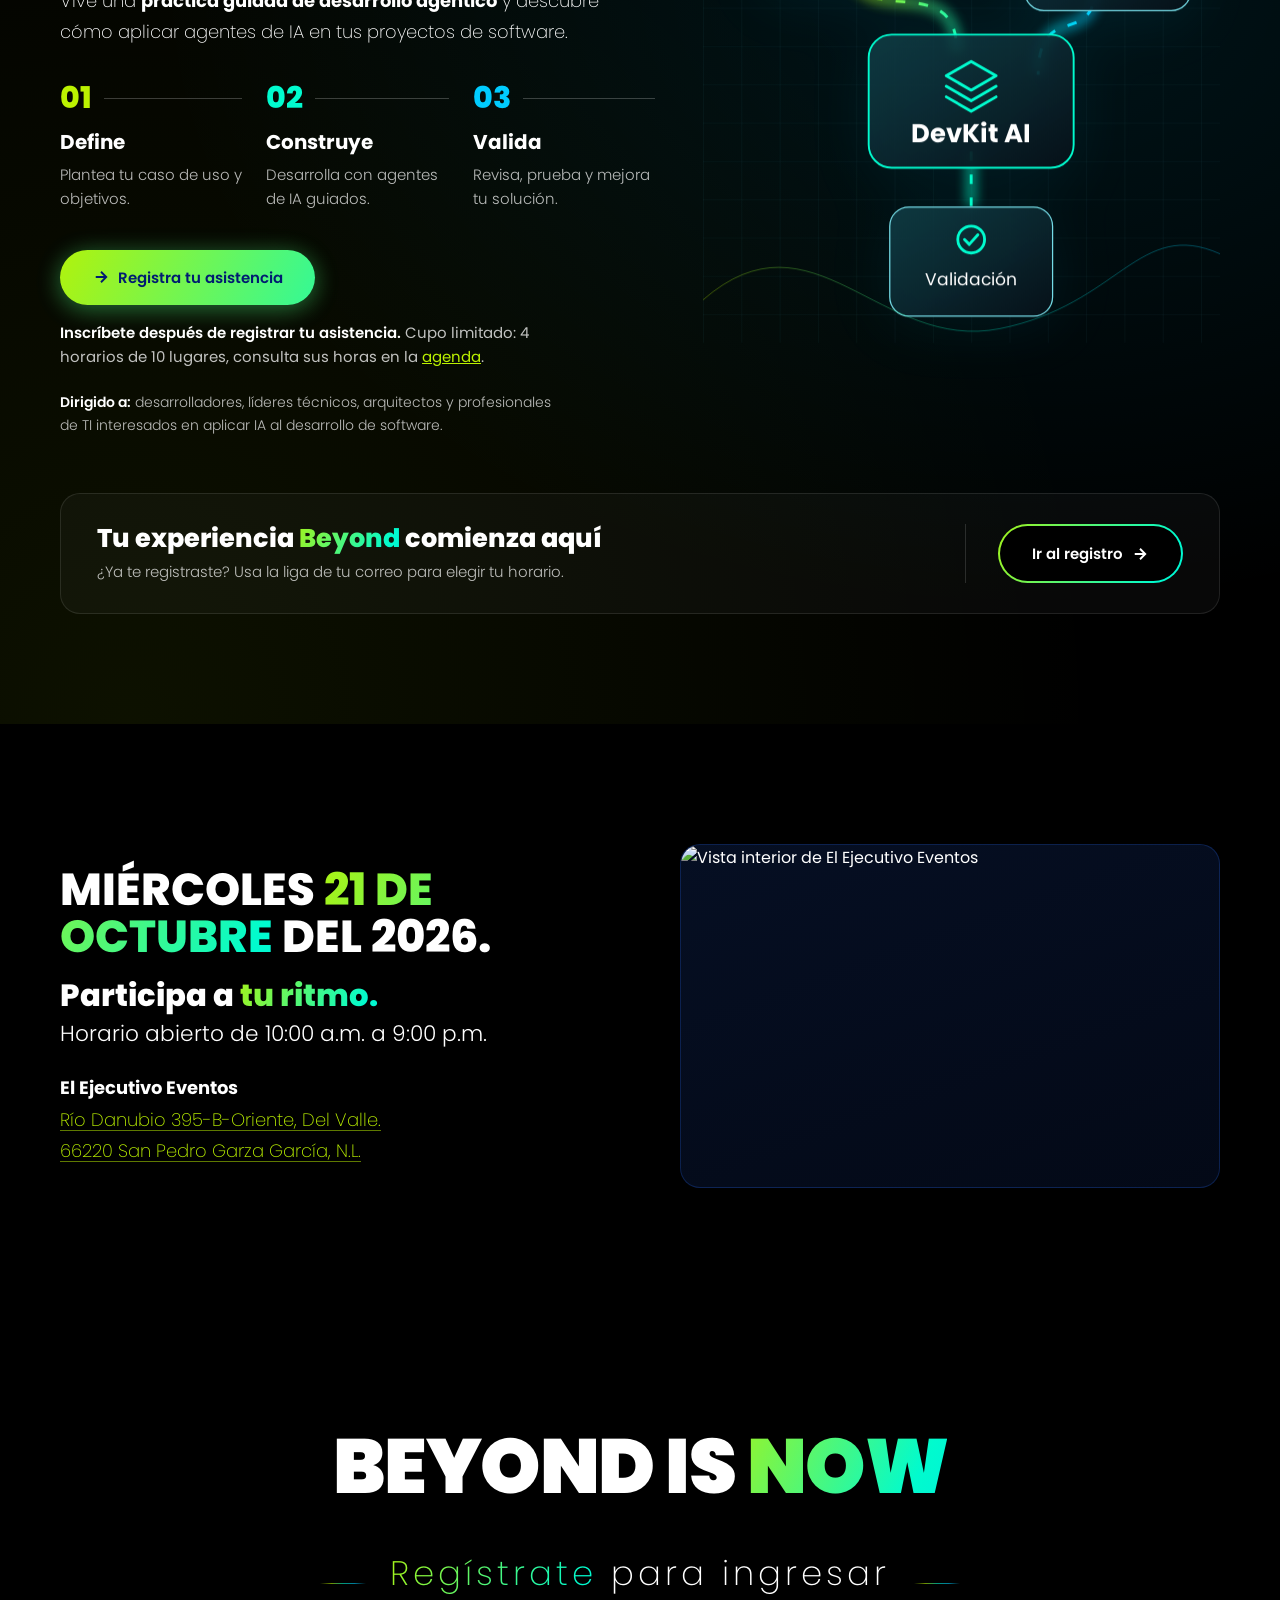
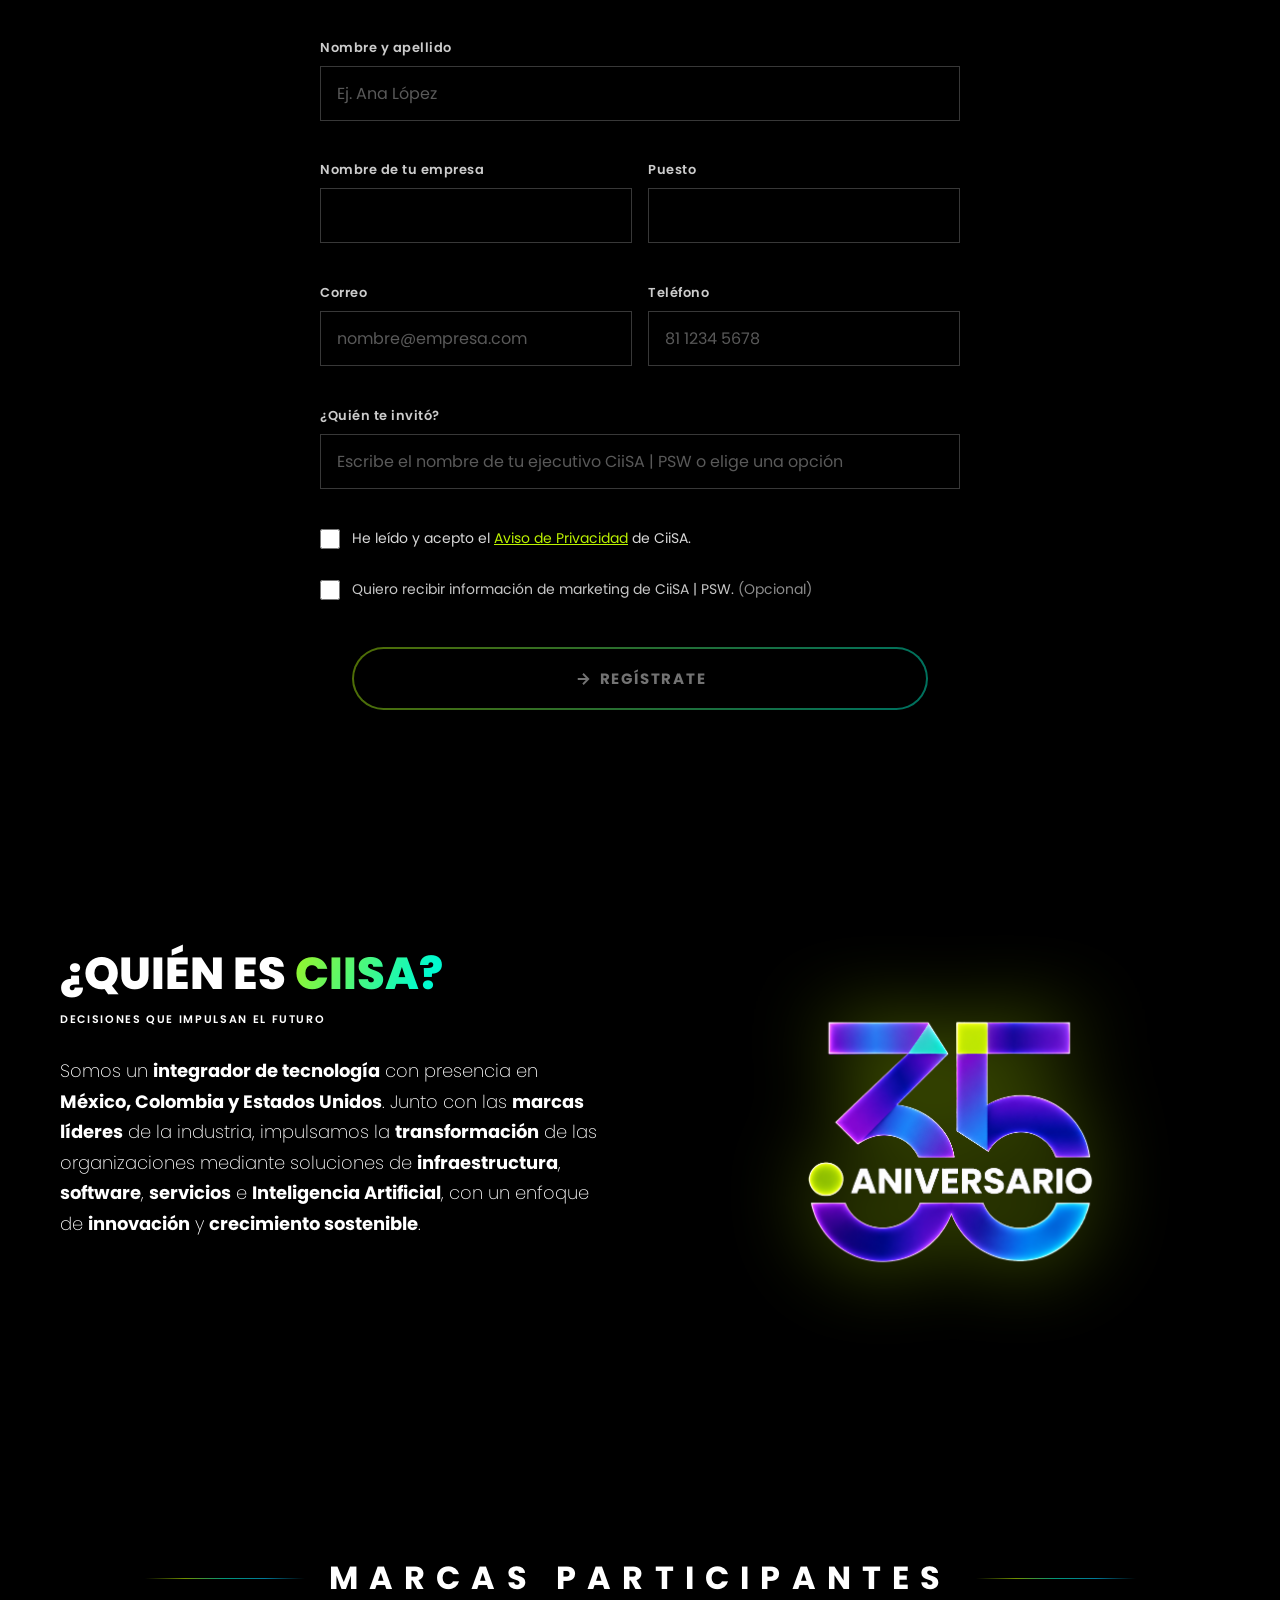
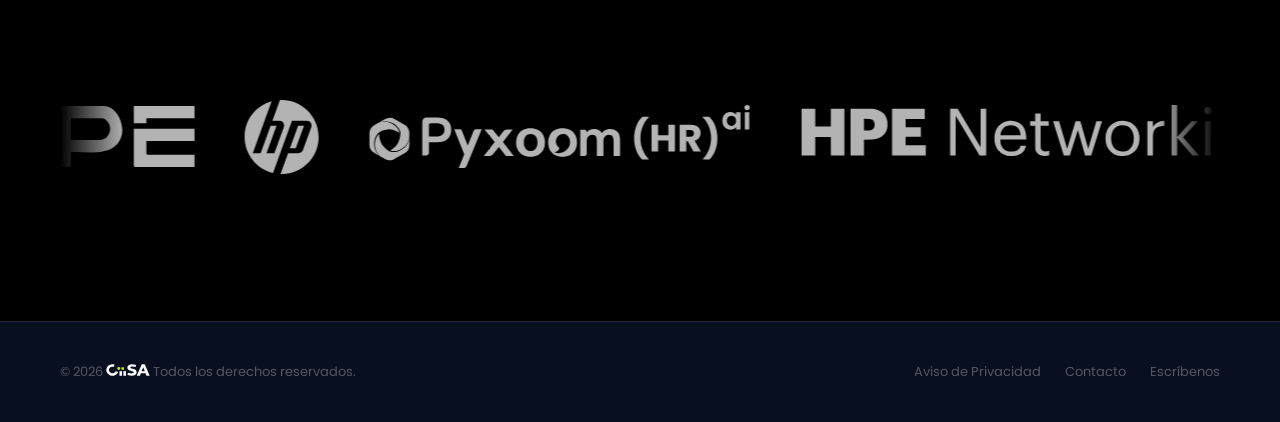
==== commit d3585b40: "Agrega el laboratorio DevKit AI con selector de horario (apagado hasta el flujo M) - Sección #labora" ====
--- a/index.html
+++ b/index.html
@@ -33,7 +33,7 @@
   <!-- Píxeles de campañas (Meta, LinkedIn, TikTok) y captura de UTM: configurar IDs en tracking.js -->
   <script src="tracking.js" defer></script>
 
-  <link rel="stylesheet" href="styles.css">
+  <link rel="stylesheet" href="styles.css?v=6">
 
   <!-- Favicons -->
   <link rel="icon" type="image/x-icon" href="favicon/favicon.ico">
@@ -508,6 +508,99 @@
     </div>
   </section>
 
+  <!-- ③b LABORATORIO PRÁCTICO DEVKIT AI. Solo informa y lleva al registro: el horario se elige después, en el modal de gracias
+       o desde la liga del correo (devkit-lab.js). Los horarios están en la agenda (#programa). -->
+  <section class="cip-devkit" id="laboratorio" aria-labelledby="devkit-title">
+    <div class="cip-devkit__inner">
+
+      <div class="cip-agenda-header cip-devkit__header">
+        <span class="cip-agenda-header__line"></span>
+        <p class="cip-agenda-header__title cip-devkit__kicker">Laboratorio<br class="cip-br-mobile"> práctico</p>
+        <span class="cip-agenda-header__line"></span>
+      </div>
+
+      <div class="cip-devkit__grid">
+        <div class="cip-devkit__copy">
+          <p class="cip-devkit__label">DevKit AI</p>
+          <h2 class="cip-devkit__title" id="devkit-title">Más allá del código. <span class="cip-hero__headline-span--pulse">Construye con agentes de IA.</span></h2>
+          <p class="cip-pulse-claim__desc cip-devkit__desc">Vive una <strong>práctica guiada de desarrollo agéntico</strong> y descubre cómo aplicar agentes de IA en tus proyectos de software.</p>
+
+          <ol class="cip-devkit__steps" data-devkit-steps>
+            <li class="cip-devkit__step">
+              <span class="cip-devkit__num" aria-hidden="true">01</span>
+              <h3 class="cip-devkit__step-title">Define</h3>
+              <p class="cip-devkit__step-text">Plantea tu caso de uso y objetivos.</p>
+            </li>
+            <li class="cip-devkit__step">
+              <span class="cip-devkit__num" aria-hidden="true">02</span>
+              <h3 class="cip-devkit__step-title">Construye</h3>
+              <p class="cip-devkit__step-text">Desarrolla con agentes de IA guiados.</p>
+            </li>
+            <li class="cip-devkit__step">
+              <span class="cip-devkit__num" aria-hidden="true">03</span>
+              <h3 class="cip-devkit__step-title">Valida</h3>
+              <p class="cip-devkit__step-text">Revisa, prueba y mejora tu solución.</p>
+            </li>
+          </ol>
+
+          <a href="#registro" class="cip-btn cip-btn--primary cip-devkit__cta">
+            <svg width="18" height="18" viewBox="0 0 24 24" fill="none" stroke="currentColor" stroke-width="2.5" aria-hidden="true"><path d="M5 12h14M12 5l7 7-7 7"/></svg>
+            Registra tu asistencia
+          </a>
+          <p class="cip-devkit__note"><strong>Inscríbete después de registrar tu asistencia.</strong> Cupo limitado: 4 horarios de 10 lugares, consulta sus horas en la <a href="#programa">agenda</a>.</p>
+          <p class="cip-devkit__audience"><strong>Dirigido a:</strong> desarrolladores, líderes técnicos, arquitectos y profesionales de TI interesados en aplicar IA al desarrollo de software.</p>
+        </div>
+
+        <!-- Ilustración: DevKit AI conecta análisis, desarrollo y validación (adaptada de la propuesta visual) -->
+        <svg class="cip-devkit__art" viewBox="0 0 540 550" role="img" aria-labelledby="devkit-art-title" data-parallax="0.05">
+          <title id="devkit-art-title">DevKit AI conecta análisis, desarrollo y validación.</title>
+          <defs>
+            <linearGradient id="devkit-line"><stop stop-color="#bcf200"/><stop offset=".5" stop-color="#01fbce"/><stop offset="1" stop-color="#00ccff"/></linearGradient>
+            <linearGradient id="devkit-glass" x2="1" y2="1"><stop stop-color="#11424b" stop-opacity=".8"/><stop offset="1" stop-color="#061018"/></linearGradient>
+            <pattern id="devkit-grid" width="40" height="40" patternUnits="userSpaceOnUse"><path d="M40 0H0V40" fill="none" stroke="#2a7585" stroke-opacity=".17"/></pattern>
+            <filter id="devkit-glow"><feGaussianBlur stdDeviation="6"/></filter>
+          </defs>
+          <rect width="540" height="550" fill="url(#devkit-grid)"/>
+          <g fill="none" stroke="url(#devkit-line)" stroke-width="3">
+            <path class="cip-devkit__wire" d="M155 150C155 230 265 155 265 245M410 175C410 245 350 190 350 270M280 350V407"/>
+            <path d="M155 150C155 230 265 155 265 245M410 175C410 245 350 190 350 270M280 350V407" filter="url(#devkit-glow)" stroke-width="10" opacity=".6"/>
+          </g>
+          <g fill="url(#devkit-glass)" stroke="#75dce7" stroke-width="1.3">
+            <rect x="61" y="56" width="170" height="124" rx="20"/>
+            <rect x="336" y="79" width="173" height="124" rx="20"/>
+            <rect x="173" y="228" width="214" height="139" rx="24" stroke="#01fbce" stroke-width="2"/>
+            <rect x="195" y="408" width="170" height="114" rx="20"/>
+          </g>
+          <g fill="none" stroke-linecap="round" stroke-linejoin="round" stroke-width="3">
+            <g stroke="#bcf200"><circle cx="143" cy="98" r="12"/><path d="m152 107 12 12"/></g>
+            <path stroke="#00ccff" d="m405 115-13 12 13 12m30-24 13 12-13 12m-8-27-7 30"/>
+            <g stroke="#01fbce"><path d="m280 256 26 15-26 15-26-15zM254 282l26 15 26-15M254 293l26 15 26-15"/><circle cx="280" cy="442" r="14"/><path d="m273 442 5 5 9-10"/></g>
+          </g>
+          <g fill="#fff" text-anchor="middle" font-family="Poppins, sans-serif">
+            <text x="146" y="151" font-size="18">Análisis</text>
+            <text x="422" y="174" font-size="18">Desarrollo</text>
+            <text x="280" y="340" font-size="27" font-weight="700">DevKit AI</text>
+            <text x="280" y="490" font-size="18">Validación</text>
+          </g>
+          <path d="M0 505C115 405 185 560 310 535S455 419 540 457" fill="none" stroke="url(#devkit-line)" opacity=".35"/>
+        </svg>
+      </div>
+
+      <!-- Tarjeta de cierre: quien ya se registró elige horario con la liga de su correo (?id=BYD-…) -->
+      <div class="cip-devkit__register">
+        <div class="cip-devkit__register-copy">
+          <h3 class="cip-devkit__register-title">Tu experiencia <span class="cip-hero__headline-span--pulse">Beyond</span> comienza aquí</h3>
+          <p class="cip-devkit__register-text">¿Ya te registraste? Usa la liga de tu correo para elegir tu horario.</p>
+        </div>
+        <a href="#registro" class="cip-btn cip-btn--outline cip-devkit__go">
+          Ir al registro
+          <svg width="18" height="18" viewBox="0 0 24 24" fill="none" stroke="currentColor" stroke-width="2.5" aria-hidden="true"><path d="M5 12h14M12 5l7 7-7 7"/></svg>
+        </a>
+      </div>
+
+    </div>
+  </section>
+
   <!-- ④ CÓMO LLEGAR -->
   <section class="cip-form-section" id="como-llegar">
     <div class="cip-form-inner">
@@ -710,7 +803,22 @@
         <span class="cip-state--before">Tu lugar en <strong>CiiSA Beyond 2026</strong> está apartado. Te esperamos el <strong>miércoles 21 de octubre, de 10:00 AM a 9:00 PM</strong>, en El Ejecutivo Eventos, San Pedro Garza García.</span>
         <span class="cip-state--now">Tu registro en <strong>CiiSA Beyond 2026</strong> quedó confirmado. <strong>En unos momentos te darán tu QR de acceso.</strong></span>
       </p>
+      <!-- Laboratorio DevKit AI: lo llena devkit-lab.js tras el 200 del flujo B (evento beyond:lead) si hay horarios abiertos.
+           Es un envío aparte al flujo M; el registro ya quedó guardado. Oculto si ENDPOINT_LAB está vacío. -->
+      <div class="cip-thanks__lab" data-lab-thanks hidden></div>
       <button type="button" class="cip-btn cip-btn--primary cip-thanks__close" data-rsvp-close>Entendido</button>
+    </div>
+  </dialog>
+
+  <!-- Laboratorio DevKit AI desde la liga del correo (?id=BYD-…): devkit-lab.js lo abre al cargar y monta el selector en
+       [data-lab-liga]. No se abre si ENDPOINT_LAB está vacío, si el ID no es válido o si ya no hay horarios abiertos. -->
+  <dialog class="cip-thanks cip-lab-dialog" data-lab-dialog aria-labelledby="lab-dialog-title">
+    <div class="cip-thanks__box">
+      <p class="cip-thanks__eyebrow">Laboratorio DevKit AI</p>
+      <h2 class="cip-thanks__title" id="lab-dialog-title">Ya estás registrado en <span class="cip-hero__headline-span--pulse">Beyond</span></h2>
+      <p class="cip-thanks__text">Elige tu horario para el laboratorio DevKit AI.</p>
+      <div class="cip-thanks__lab cip-lab-dialog__body" data-lab-liga></div>
+      <button type="button" class="cip-btn cip-btn--outline cip-thanks__close" data-lab-close>Cerrar</button>
     </div>
   </dialog>
 
@@ -746,7 +854,7 @@
 <script src="badges-grid.js" defer></script>
 <script src="logos-grid.js" defer></script>
 <script src="brands-carousel.js" defer></script>
-<script src="agenda-data.js" defer></script>
+<script src="agenda-data.js?v=2" defer></script>
 <script src="agenda-board.js" defer></script>
 <script src="site-nav.js" defer></script>
 <script src="ya-empezamos.js" defer></script>
@@ -754,6 +862,7 @@
 <script src="invito-field.js" defer></script>
 <script src="rsvp-form.js" defer></script>
 <script src="exp-slots.js" defer></script>
+<script src="devkit-lab.js?v=8" defer></script>
 <script defer>
   document.addEventListener('DOMContentLoaded', () => {
     document.querySelectorAll('[data-lottie]').forEach((el) => {
--- a/styles.css
+++ b/styles.css
@@ -4128,3 +4128,234 @@
 .cip-thanks .cip-state--now { display: none; }
 html.is-now .cip-thanks .cip-state--before { display: none; }
 html.is-now .cip-thanks .cip-state--now { display: inline; }
+
+/* Laboratorio práctico DevKit AI (16 oct, #laboratorio): sección nueva entre "Experiencia Beyond" y "Cómo llegar", con la
+   propuesta visual de reff/. Reutiliza la cabecera con líneas, el texto en degradado, los botones y la casilla del registro;
+   lo propio es la rejilla texto + ilustración, los pasos 01-02-03 (verde, menta y cian) y la tarjeta de cierre. */
+.cip-devkit {
+  position: relative;
+  isolation: isolate;
+  overflow: hidden;
+  background: var(--black);
+  padding: 90px 0 110px;
+}
+.cip-devkit::before {
+  content: "";
+  position: absolute;
+  inset: 0;
+  z-index: -1;
+  background:
+    radial-gradient(ellipse at 80% 40%, rgba(0, 204, 255, 0.10), transparent 60%),
+    radial-gradient(ellipse at 10% 100%, rgba(188, 242, 0, 0.07), transparent 60%);
+  pointer-events: none;
+}
+.cip-devkit__inner { max-width: 1280px; margin: 0 auto; padding: 0 60px; }
+.cip-devkit__header { margin-bottom: 64px; }
+.cip-devkit__kicker { margin: 0; }
+
+.cip-devkit__grid {
+  display: grid;
+  grid-template-columns: minmax(0, 1.15fr) minmax(0, 1fr);
+  gap: 48px;
+  align-items: center;
+}
+.cip-devkit__label {
+  margin: 0 0 18px;
+  font-size: 13px;
+  font-weight: 600;
+  letter-spacing: 0.3em;
+  text-transform: uppercase;
+  color: rgba(255, 255, 255, 0.7);
+}
+.cip-devkit__title {
+  margin: 0 0 8px;
+  font-family: var(--font-head);
+  font-weight: 800;
+  text-transform: uppercase;
+  font-size: clamp(34px, 4.4vw, 62px);
+  line-height: 1;
+  letter-spacing: -0.02em;
+  color: var(--white);
+}
+.cip-devkit__title .cip-hero__headline-span--pulse { display: block; margin-top: 0.1em; }
+.cip-devkit__desc { margin: 24px 0 36px; max-width: 34em; }
+
+.cip-devkit__steps {
+  list-style: none;
+  margin: 0 0 40px;
+  padding: 0;
+  display: grid;
+  grid-template-columns: repeat(3, minmax(0, 1fr));
+  gap: 24px;
+}
+.cip-devkit__num {
+  display: flex;
+  align-items: center;
+  gap: 12px;
+  font-family: var(--font-head);
+  font-size: 30px;
+  font-weight: 800;
+  line-height: 1;
+  color: var(--ciisa-green);
+}
+.cip-devkit__num::after { content: ""; flex: 1; height: 1px; background: rgba(255, 255, 255, 0.22); }
+.cip-devkit__step:nth-child(2) .cip-devkit__num { color: var(--psw-mint); }
+.cip-devkit__step:nth-child(3) .cip-devkit__num { color: var(--electric-pyx); }
+.cip-devkit__step-title { margin: 14px 0 6px; font-size: 20px; font-weight: 700; color: var(--white); }
+.cip-devkit__step-text { margin: 0; font-size: 15px; font-weight: 300; line-height: 1.55; color: rgba(255, 255, 255, 0.72); }
+
+/* Pasos: misma entrada que los beneficios (sube, crece y aparece); solo se ocultan con el script activo */
+.cip-devkit__steps.is-reveal-ready .cip-devkit__step {
+  opacity: 0;
+  transform: translateY(28px) scale(0.9);
+  transition: opacity 0.6s ease, transform 0.6s ease;
+}
+.cip-devkit__steps.is-reveal-ready .cip-devkit__step.is-visible { opacity: 1; transform: none; }
+
+.cip-devkit__note { margin: 16px 0 0; font-size: 13px; color: rgba(255, 255, 255, 0.6); }
+.cip-devkit__audience { margin: 22px 0 0; max-width: 36em; font-size: 14px; font-weight: 300; line-height: 1.65; color: rgba(255, 255, 255, 0.72); }
+.cip-devkit__audience strong { font-weight: 600; color: var(--white); }
+
+.cip-devkit__art {
+  display: block;
+  width: 100%;
+  max-width: 540px;
+  height: auto;
+  margin-left: auto;
+  filter: drop-shadow(0 8px 30px rgba(0, 204, 255, 0.08));
+}
+/* Las líneas de conexión recorren su trazo poco a poco, como un flujo de datos */
+.cip-devkit__wire { stroke-dasharray: 10 14; animation: cip-devkit-flow 2.4s linear infinite; }
+@keyframes cip-devkit-flow { to { stroke-dashoffset: -48; } }
+
+/* Tarjeta de cierre: texto y botón en una fila; en celular, uno sobre otro */
+.cip-devkit__register {
+  margin-top: 56px;
+  display: grid;
+  grid-template-columns: minmax(0, 1fr) auto;
+  align-items: center;
+  gap: 32px;
+  padding: 30px 36px;
+  border: 1px solid var(--border);
+  border-radius: var(--radius-lg);
+  background: rgba(255, 255, 255, 0.03);
+}
+.cip-devkit__register-copy { padding-right: 32px; border-right: 1px solid rgba(255, 255, 255, 0.14); }
+.cip-devkit__register-title {
+  margin: 0 0 6px;
+  font-family: var(--font-head);
+  font-size: clamp(22px, 2vw, 28px);
+  font-weight: 800;
+  line-height: 1.15;
+  color: var(--white);
+}
+.cip-devkit__register-text { margin: 0; font-size: 15px; font-weight: 300; color: rgba(255, 255, 255, 0.72); }
+.cip-devkit__note a { color: var(--psw-mint); }
+/* La instrucción para inscribirse al laboratorio, un poco más visible que la nota original */
+.cip-devkit__note { max-width: 34em; font-size: 15px; line-height: 1.6; color: rgba(255, 255, 255, 0.75); }
+.cip-devkit__note strong { color: var(--white); font-weight: 600; }
+
+@media (prefers-reduced-motion: reduce) {
+  .cip-devkit__wire { animation: none; }
+}
+
+@media (max-width: 1024px) {
+  .cip-devkit { padding: 72px 0 88px; }
+  .cip-devkit__inner { padding: 0 40px; }
+  .cip-devkit__header { margin-bottom: 48px; }
+  .cip-devkit__grid { grid-template-columns: 1fr; gap: 24px; }
+  .cip-devkit__title { font-size: clamp(30px, 6.2vw, 56px); }
+  .cip-devkit__art { max-width: 460px; margin: 0 auto; }
+  .cip-devkit__register-copy { padding-right: 24px; }
+}
+@media (max-width: 640px) {
+  .cip-devkit { padding: 56px 0 72px; }
+  .cip-devkit__inner { padding: 0 16px; }
+  .cip-devkit__header { margin-bottom: 36px; }
+  .cip-devkit__label { font-size: 11px; letter-spacing: 0.2em; }
+  .cip-devkit__steps { gap: 14px; }
+  .cip-devkit__num { font-size: 24px; }
+  .cip-devkit__step-title { font-size: 17px; }
+  .cip-devkit__step-text { font-size: 13px; }
+  .cip-devkit__cta { width: 100%; justify-content: center; white-space: normal; text-align: center; }
+  .cip-devkit__register { grid-template-columns: 1fr; gap: 20px; padding: 24px 20px; margin-top: 40px; }
+  .cip-devkit__register-copy { padding: 0 0 20px; border-right: 0; border-bottom: 1px solid rgba(255, 255, 255, 0.14); }
+  .cip-devkit__go { justify-content: center; }
+}
+
+/* Selector de horario del laboratorio DevKit AI (16 oct, devkit-lab.js): se monta dentro del modal de gracias y en el modal
+   que abre la liga ?id=BYD-…. Radios nativos en tarjetas; los horarios llenos o cerrados quedan apagados. Los colores siguen
+   el orden de los pasos 01-02-03 (verde, menta, cian). */
+.cip-lab { margin: 0; text-align: left; }
+.cip-lab__fieldset { margin: 0; padding: 0; border: 0; min-width: 0; }
+.cip-lab__legend {
+  padding: 0;
+  margin: 0 0 12px;
+  font-size: 13px;
+  font-weight: 600;
+  letter-spacing: 0.12em;
+  text-transform: uppercase;
+  color: rgba(255, 255, 255, 0.7);
+}
+.cip-lab__grid { display: grid; grid-template-columns: repeat(2, minmax(0, 1fr)); gap: 10px; }
+.cip-lab__slot {
+  --slot: var(--ciisa-green);
+  display: grid;
+  grid-template-columns: auto 1fr;
+  align-items: center;
+  column-gap: 10px;
+  padding: 12px 14px;
+  border: 1px solid rgba(255, 255, 255, 0.18);
+  border-radius: var(--radius);
+  background: rgba(255, 255, 255, 0.03);
+  cursor: pointer;
+  transition: border-color 0.2s ease, background 0.2s ease;
+}
+.cip-lab__slot:nth-child(2), .cip-lab__slot:nth-child(3) { --slot: var(--psw-mint); }
+.cip-lab__slot:nth-child(4) { --slot: var(--electric-pyx); }
+.cip-lab__slot input { grid-row: span 2; width: 20px; height: 20px; margin: 0; accent-color: var(--slot); cursor: pointer; }
+.cip-lab__time { font-size: 16px; font-weight: 700; color: var(--white); }
+.cip-lab__state { font-size: 13px; font-weight: 500; color: var(--slot); min-height: 1.2em; }
+.cip-lab__slot:hover, .cip-lab__slot:has(input:checked) { border-color: var(--slot); background: rgba(255, 255, 255, 0.06); }
+.cip-lab__slot:has(input:focus-visible) { outline: 2px solid var(--white); outline-offset: 2px; }
+.cip-lab__slot.is-off { opacity: 0.5; cursor: not-allowed; }
+.cip-lab__slot.is-off input { cursor: not-allowed; }
+.cip-lab__slot.is-off .cip-lab__state { color: rgba(255, 255, 255, 0.7); }
+.cip-lab__status { min-height: 1.4em; margin: 12px 0; font-size: 14px; line-height: 1.5; color: rgba(255, 255, 255, 0.8); }
+.cip-lab__status.is-error { color: #ff8a8a; }
+.cip-lab__status a { color: var(--psw-mint); }
+.cip-lab__actions { display: flex; flex-wrap: wrap; align-items: center; gap: 12px; }
+.cip-lab__submit:disabled { opacity: 0.55; cursor: default; transform: none; }
+.cip-lab__done { margin: 0; font-size: 16px; line-height: 1.6; color: var(--psw-mint); text-align: left; }
+@media (max-width: 640px) {
+  .cip-lab__grid { grid-template-columns: 1fr; }
+}
+@media (prefers-reduced-motion: reduce) {
+  .cip-lab__slot { transition: none; }
+}
+/* Selector dentro del modal de gracias: separado del mensaje por una línea; "Ahora no" como enlace discreto */
+.cip-thanks__lab { margin: 24px 0 8px; padding-top: 24px; border-top: 1px solid rgba(255, 255, 255, 0.14); text-align: left; }
+.cip-thanks__lab-title { margin: 0 0 14px; font-family: var(--font-head); font-size: 20px; font-weight: 800; line-height: 1.25; color: var(--white); }
+.cip-lab__skip {
+  padding: 8px 4px;
+  border: 0;
+  background: none;
+  font-family: var(--font-body);
+  font-size: 14px;
+  color: rgba(255, 255, 255, 0.7);
+  text-decoration: underline;
+  text-underline-offset: 3px;
+  cursor: pointer;
+}
+.cip-lab__skip:hover { color: var(--white); }
+/* Modal de la liga (?id=BYD-…): mismo diseño que el de gracias; el selector no lleva la línea superior porque abre el modal */
+.cip-lab-dialog .cip-lab-dialog__body { margin-top: 8px; padding-top: 0; border-top: 0; }
+/* Celular: el modal de gracias con el selector puede pasar del alto de la pantalla; más compacto y con scroll propio */
+@media (max-width: 640px) {
+  .cip-thanks { max-height: calc(100dvh - 32px); overflow-y: auto; }
+  .cip-thanks__lab { margin-top: 18px; padding-top: 18px; }
+  .cip-lab__slot { padding: 10px 12px; }
+}
+/* Botones del selector centrados dentro de los modales, alineados con "Cerrar" / "Entendido" */
+.cip-thanks .cip-lab__actions { justify-content: center; }
+.cip-thanks .cip-lab__status { text-align: center; }
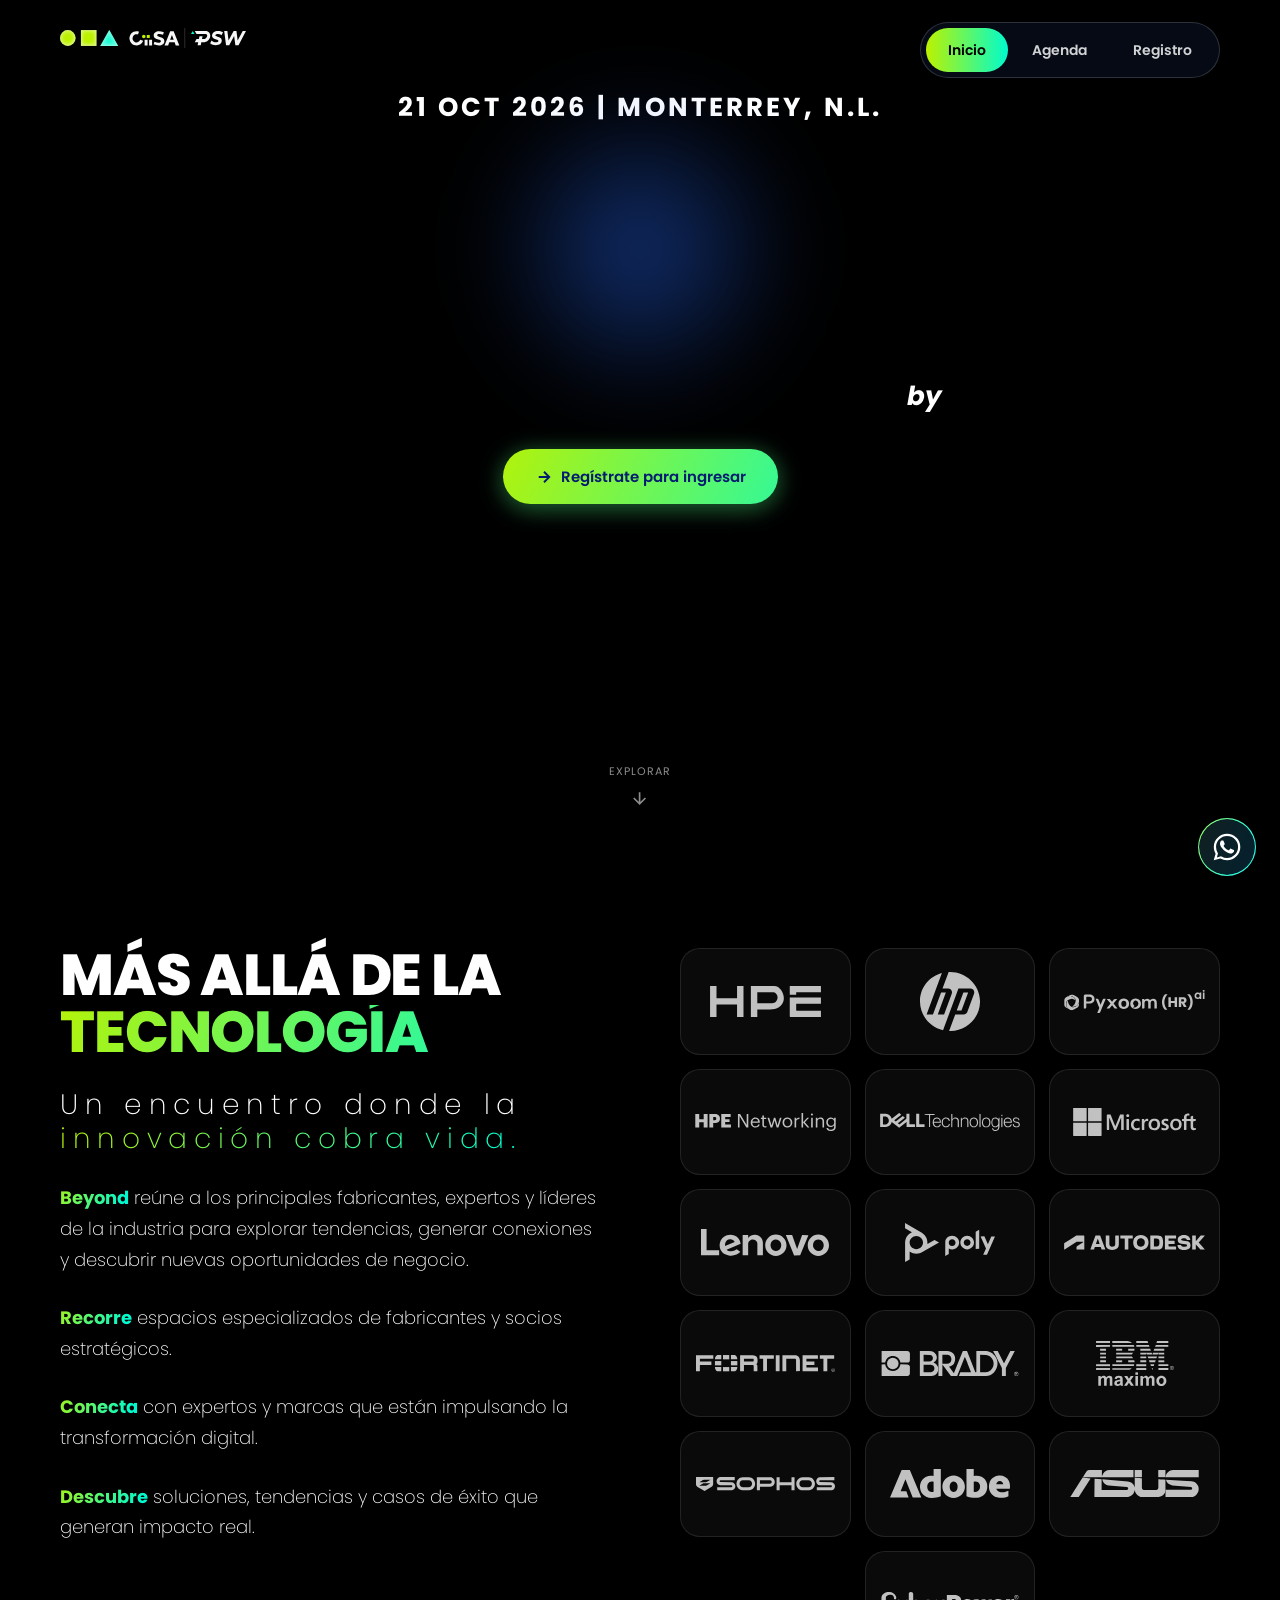
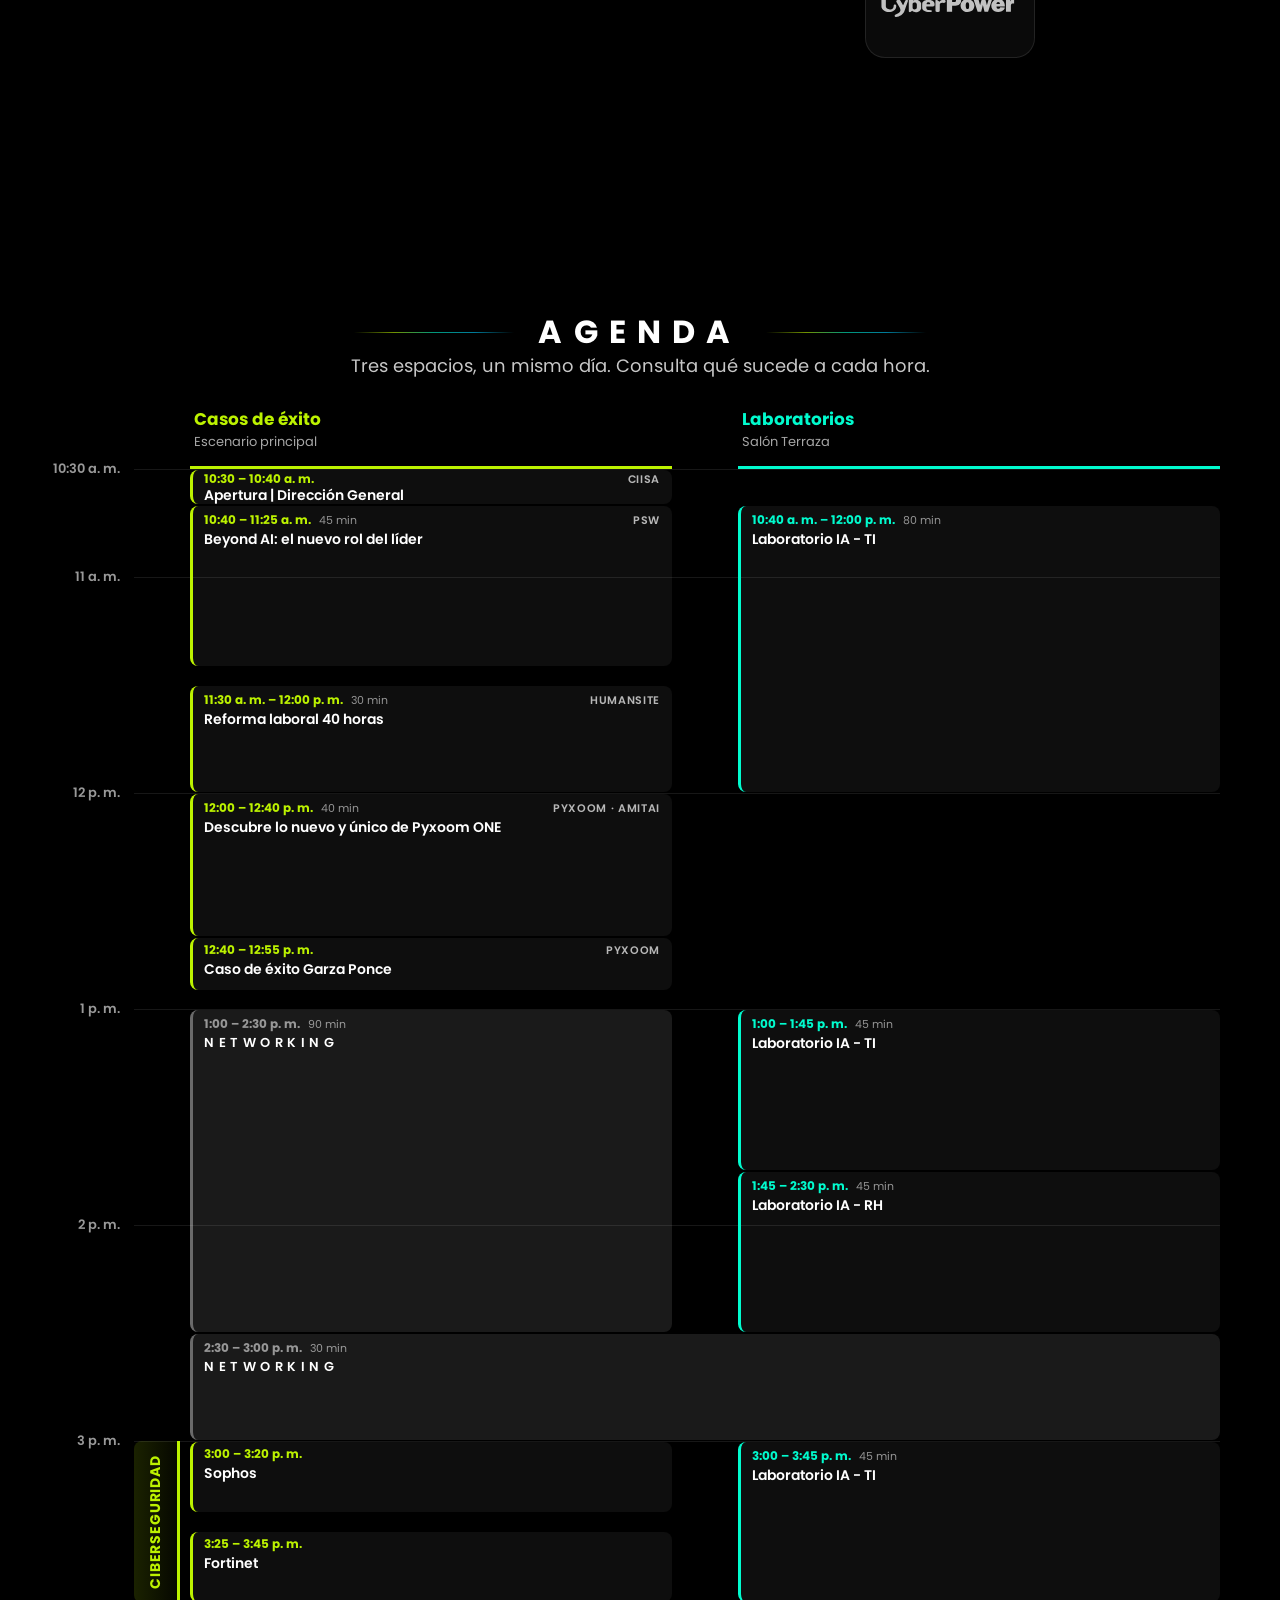
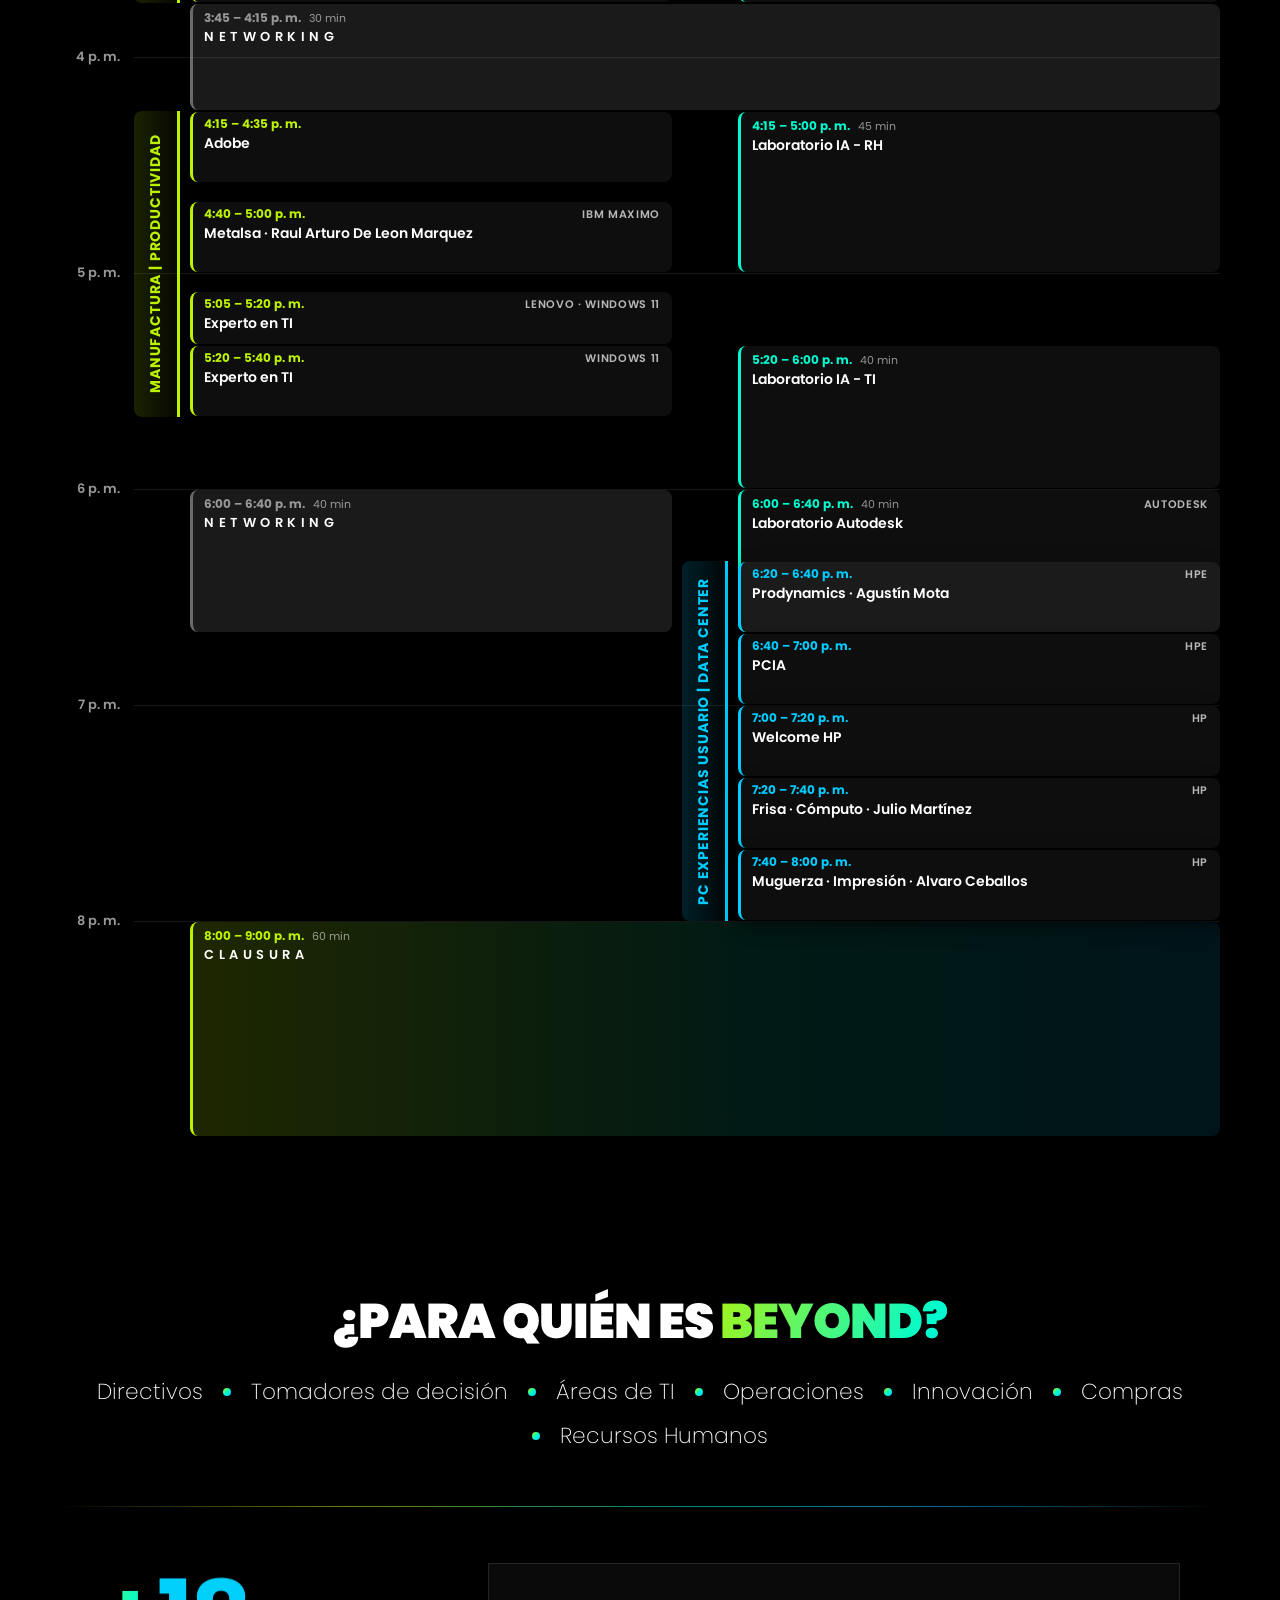
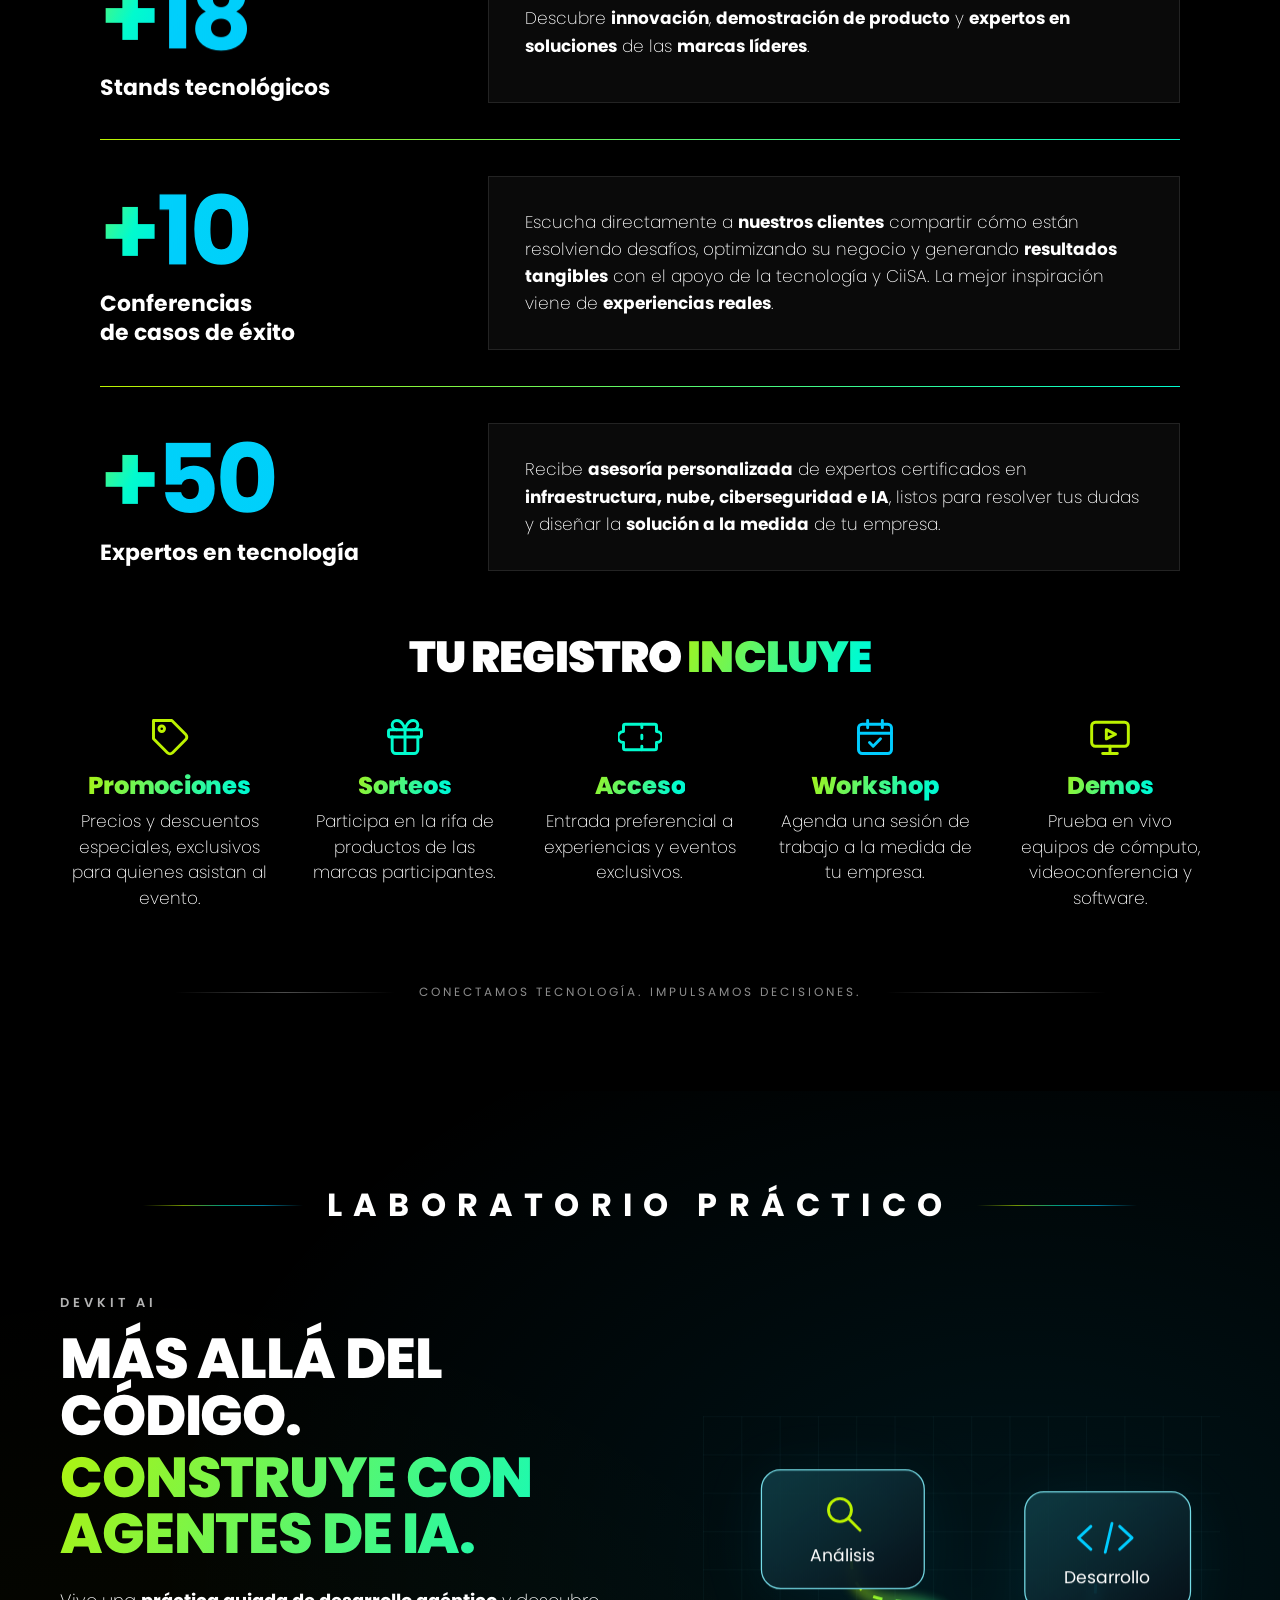
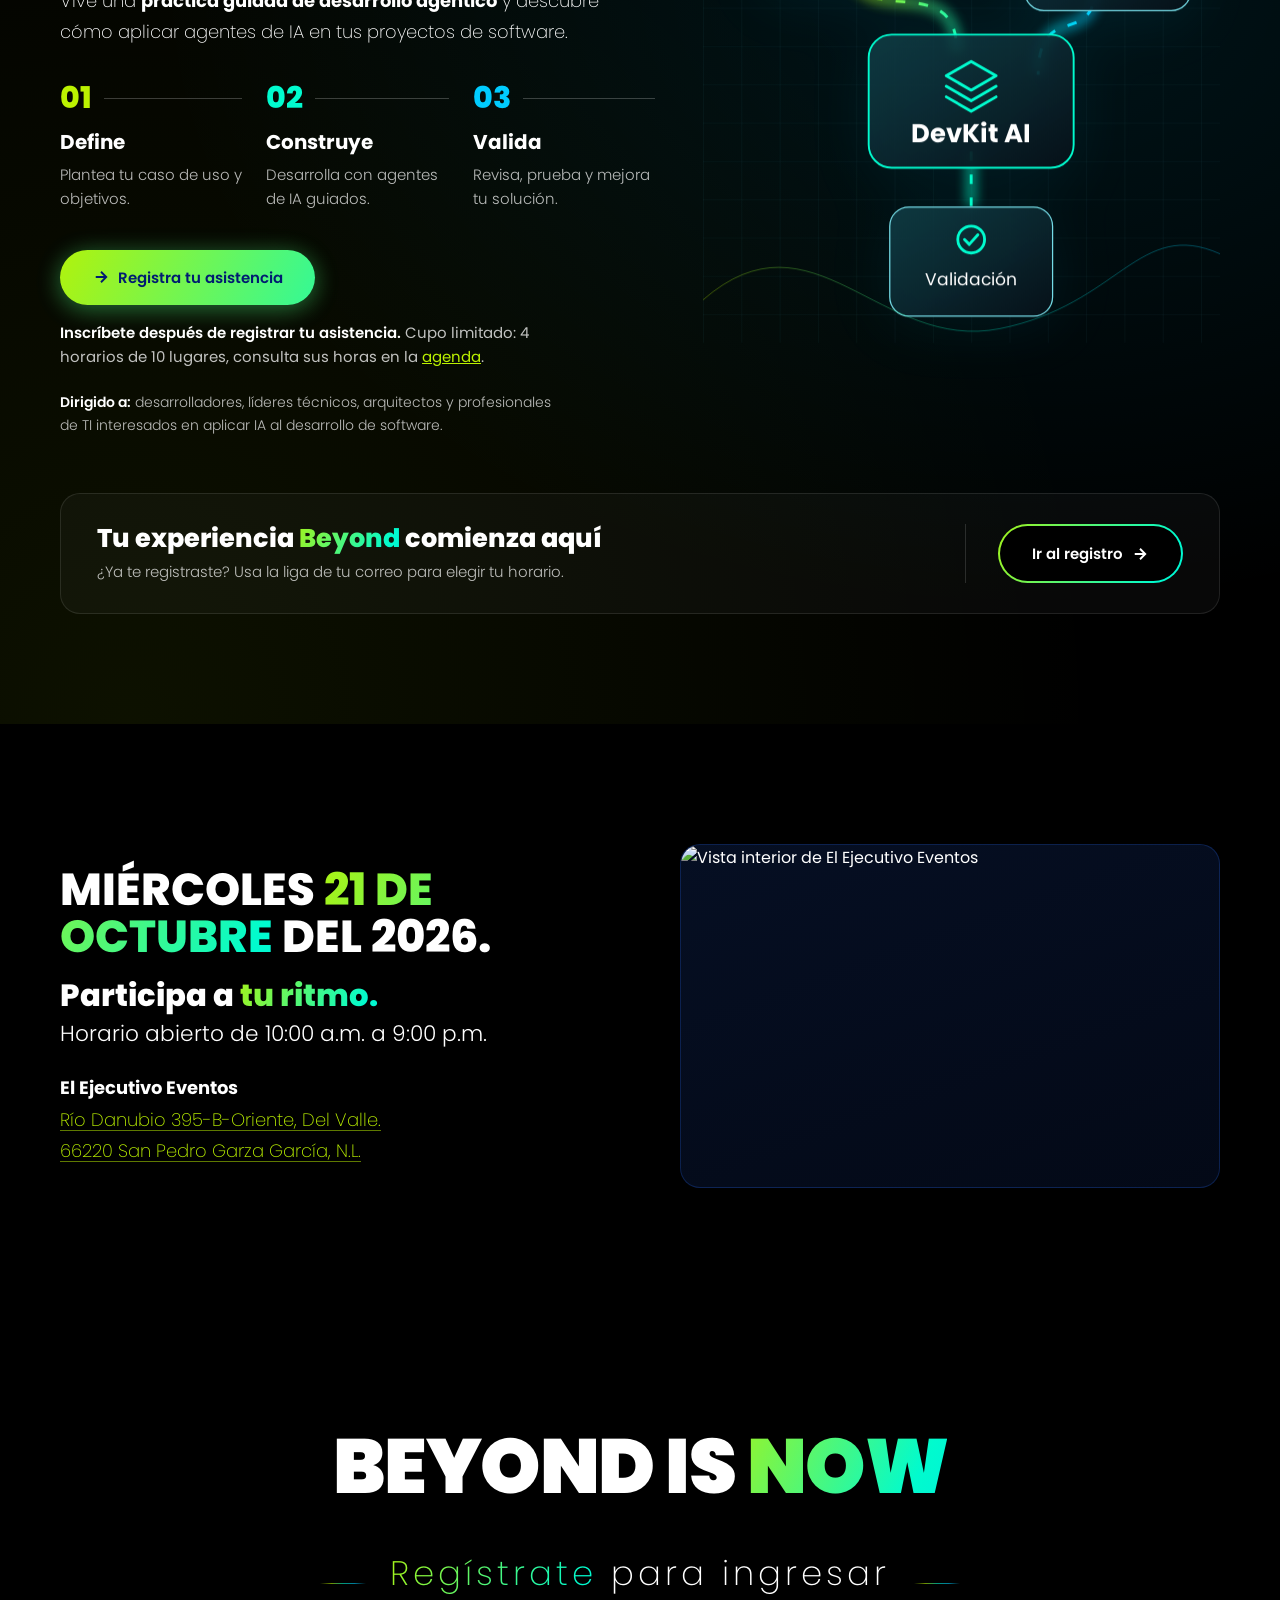
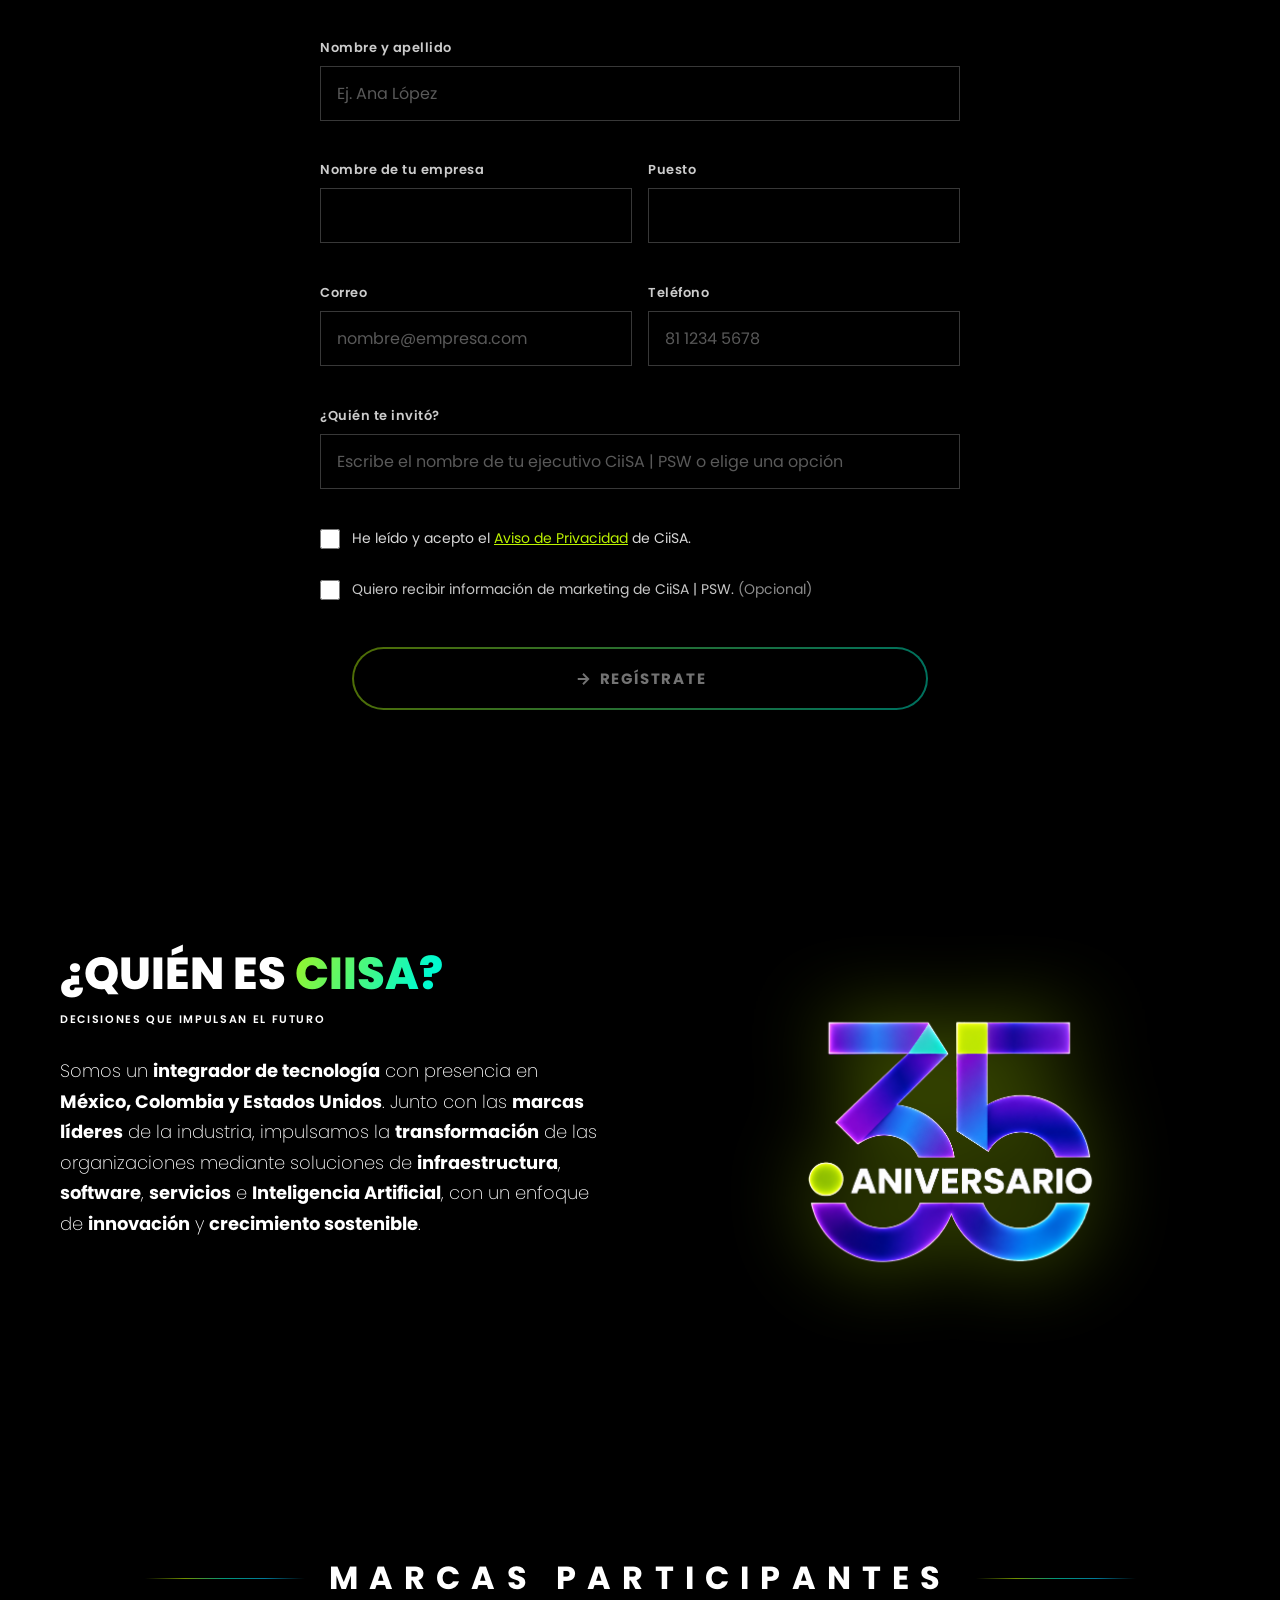
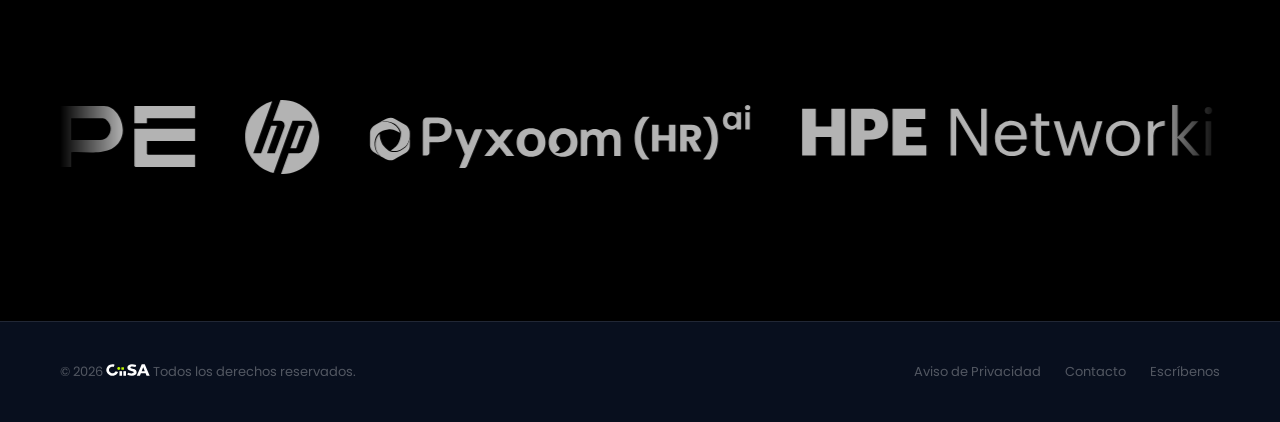
==== commit 894d1406: "Conecta el laboratorio DevKit AI al flujo M ENDPOINT_LAB apunta al flujo M (URL firmada en el JS, co" ====
--- a/index.html
+++ b/index.html
@@ -862,7 +862,7 @@
 <script src="invito-field.js" defer></script>
 <script src="rsvp-form.js" defer></script>
 <script src="exp-slots.js" defer></script>
-<script src="devkit-lab.js?v=8" defer></script>
+<script src="devkit-lab.js?v=10" defer></script>
 <script defer>
   document.addEventListener('DOMContentLoaded', () => {
     document.querySelectorAll('[data-lottie]').forEach((el) => {
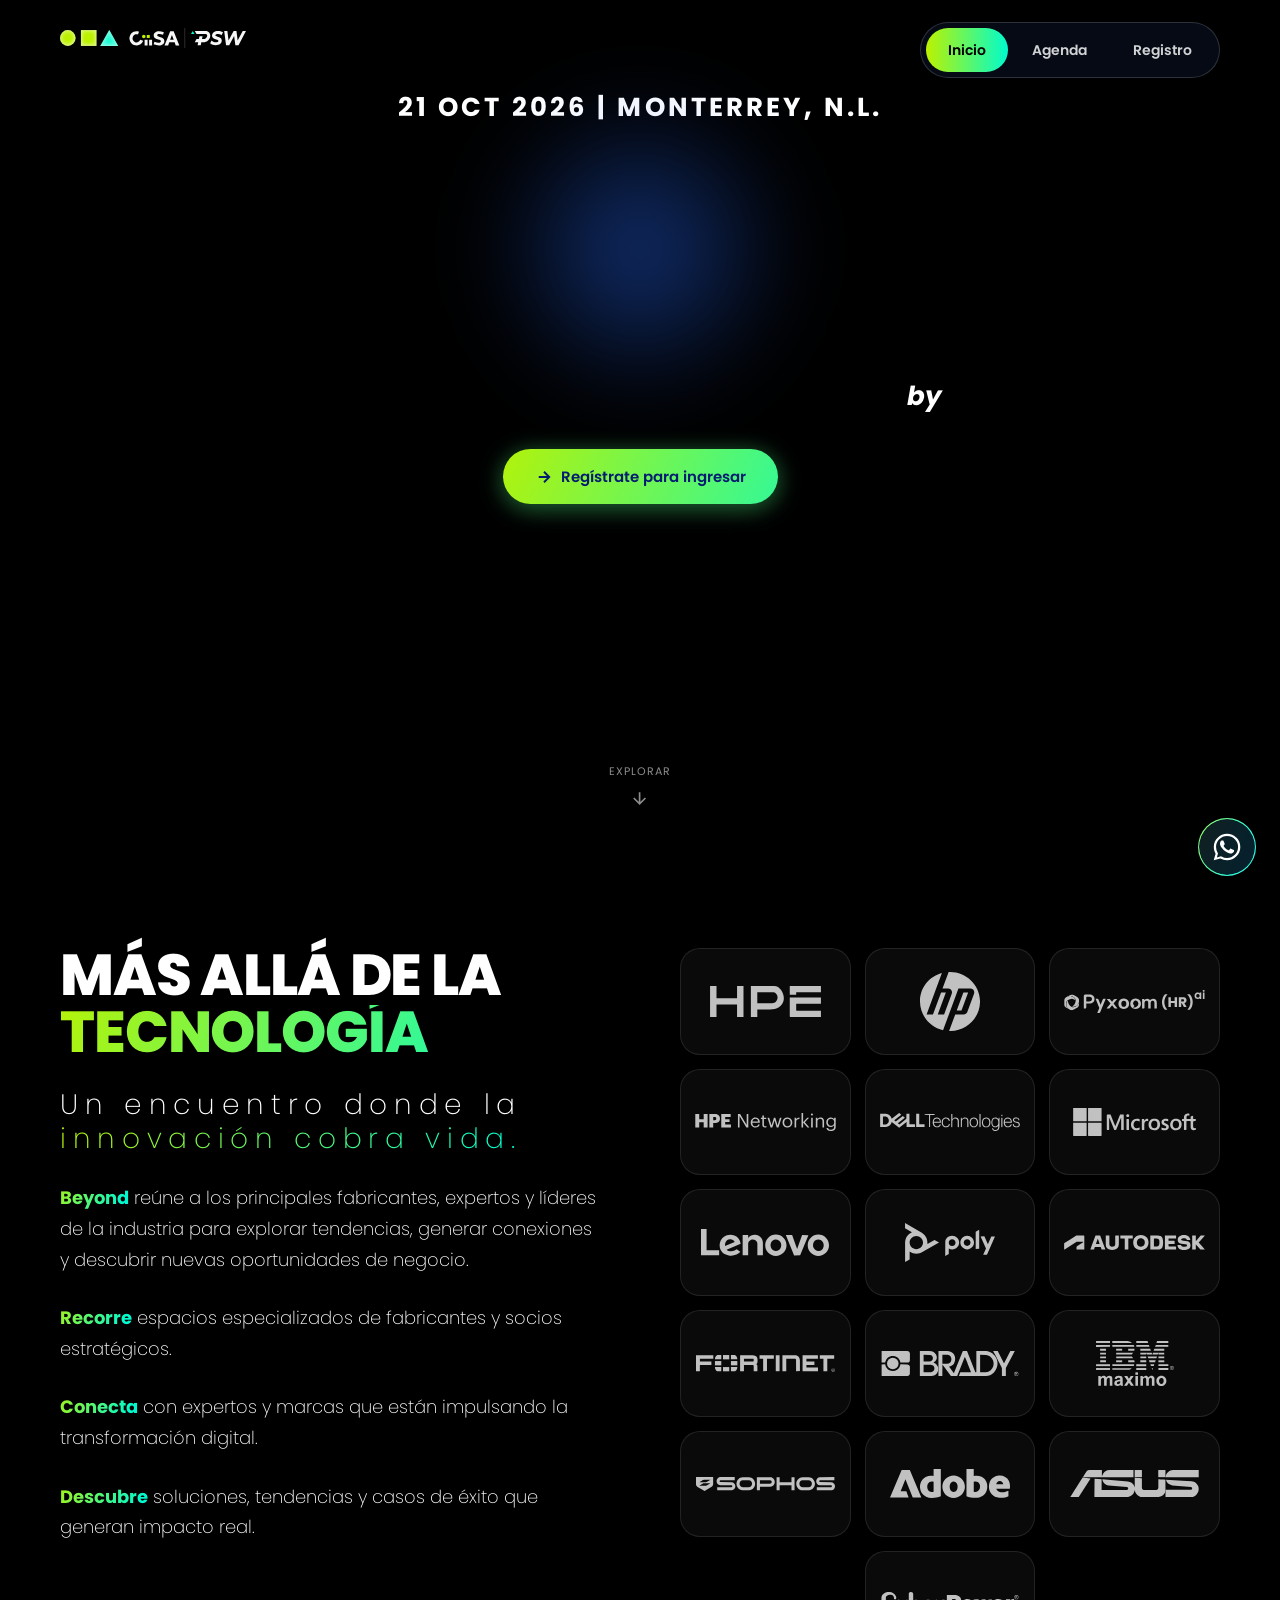
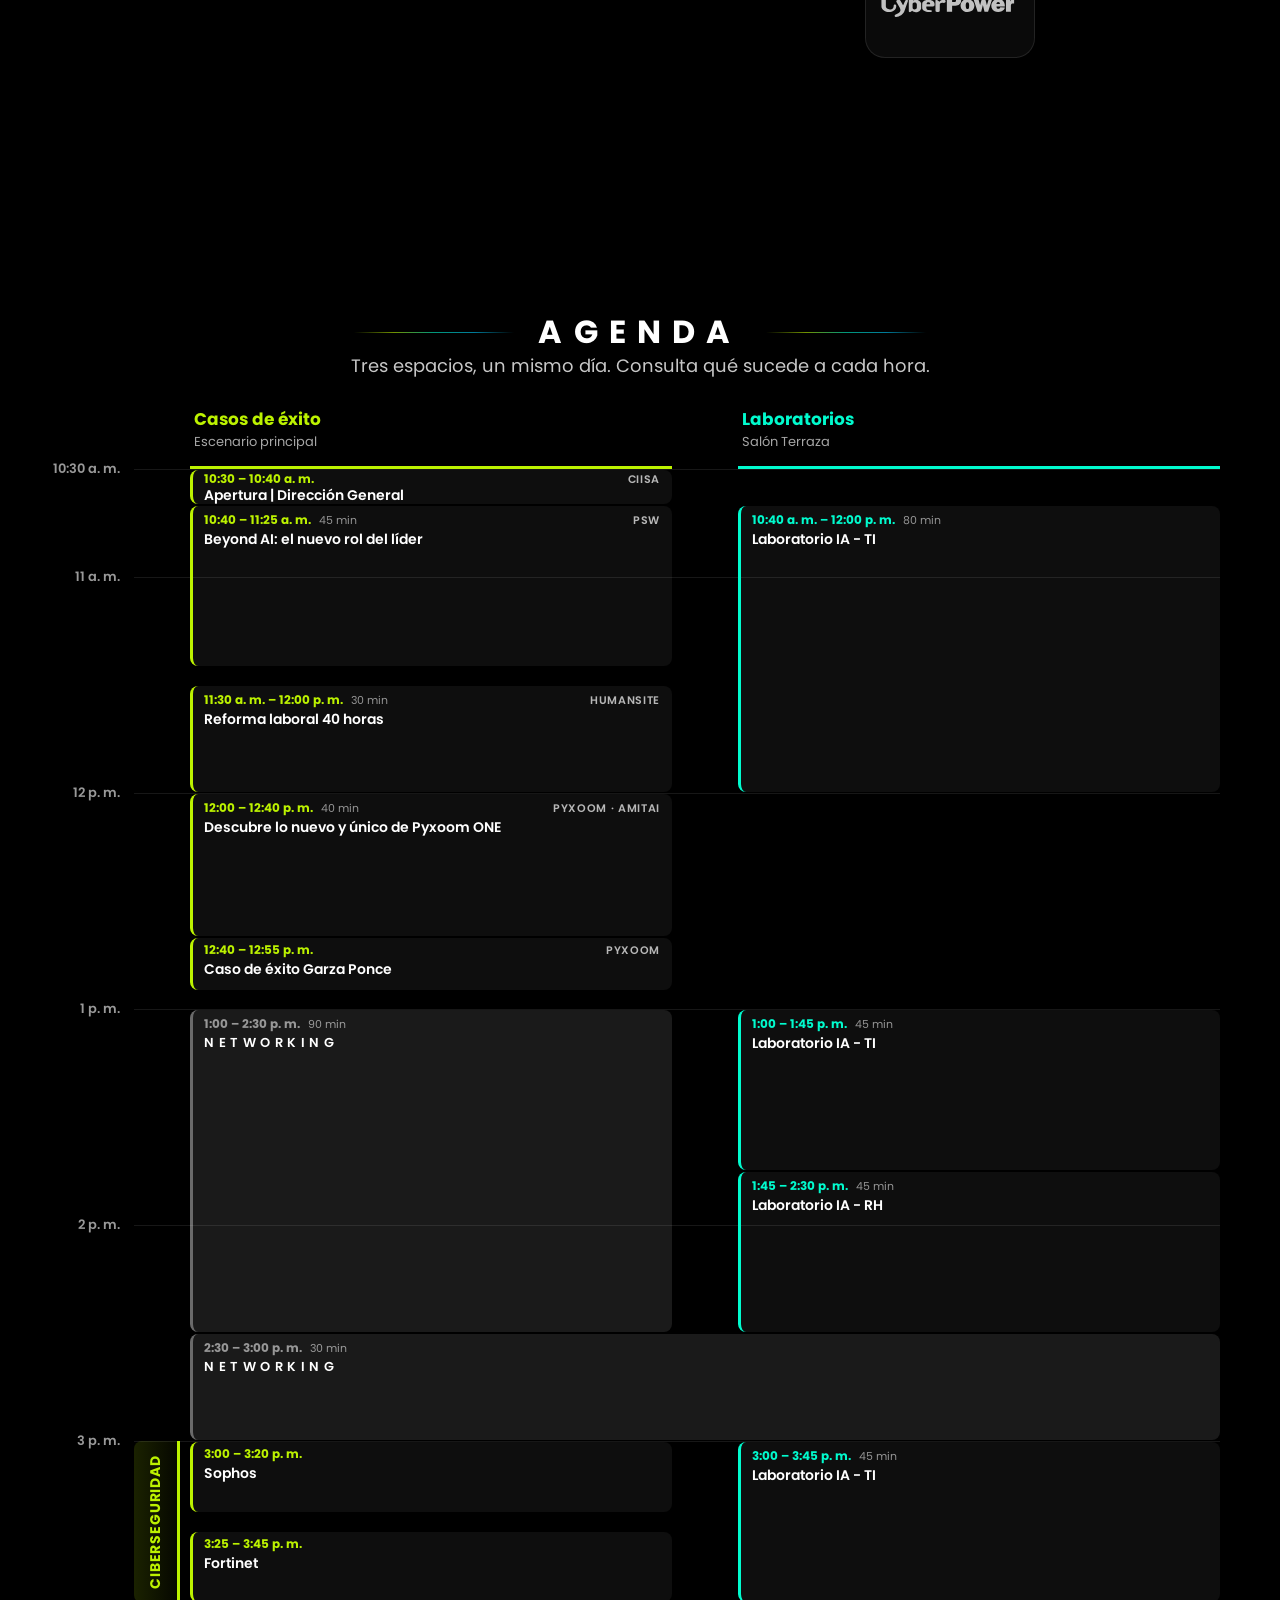
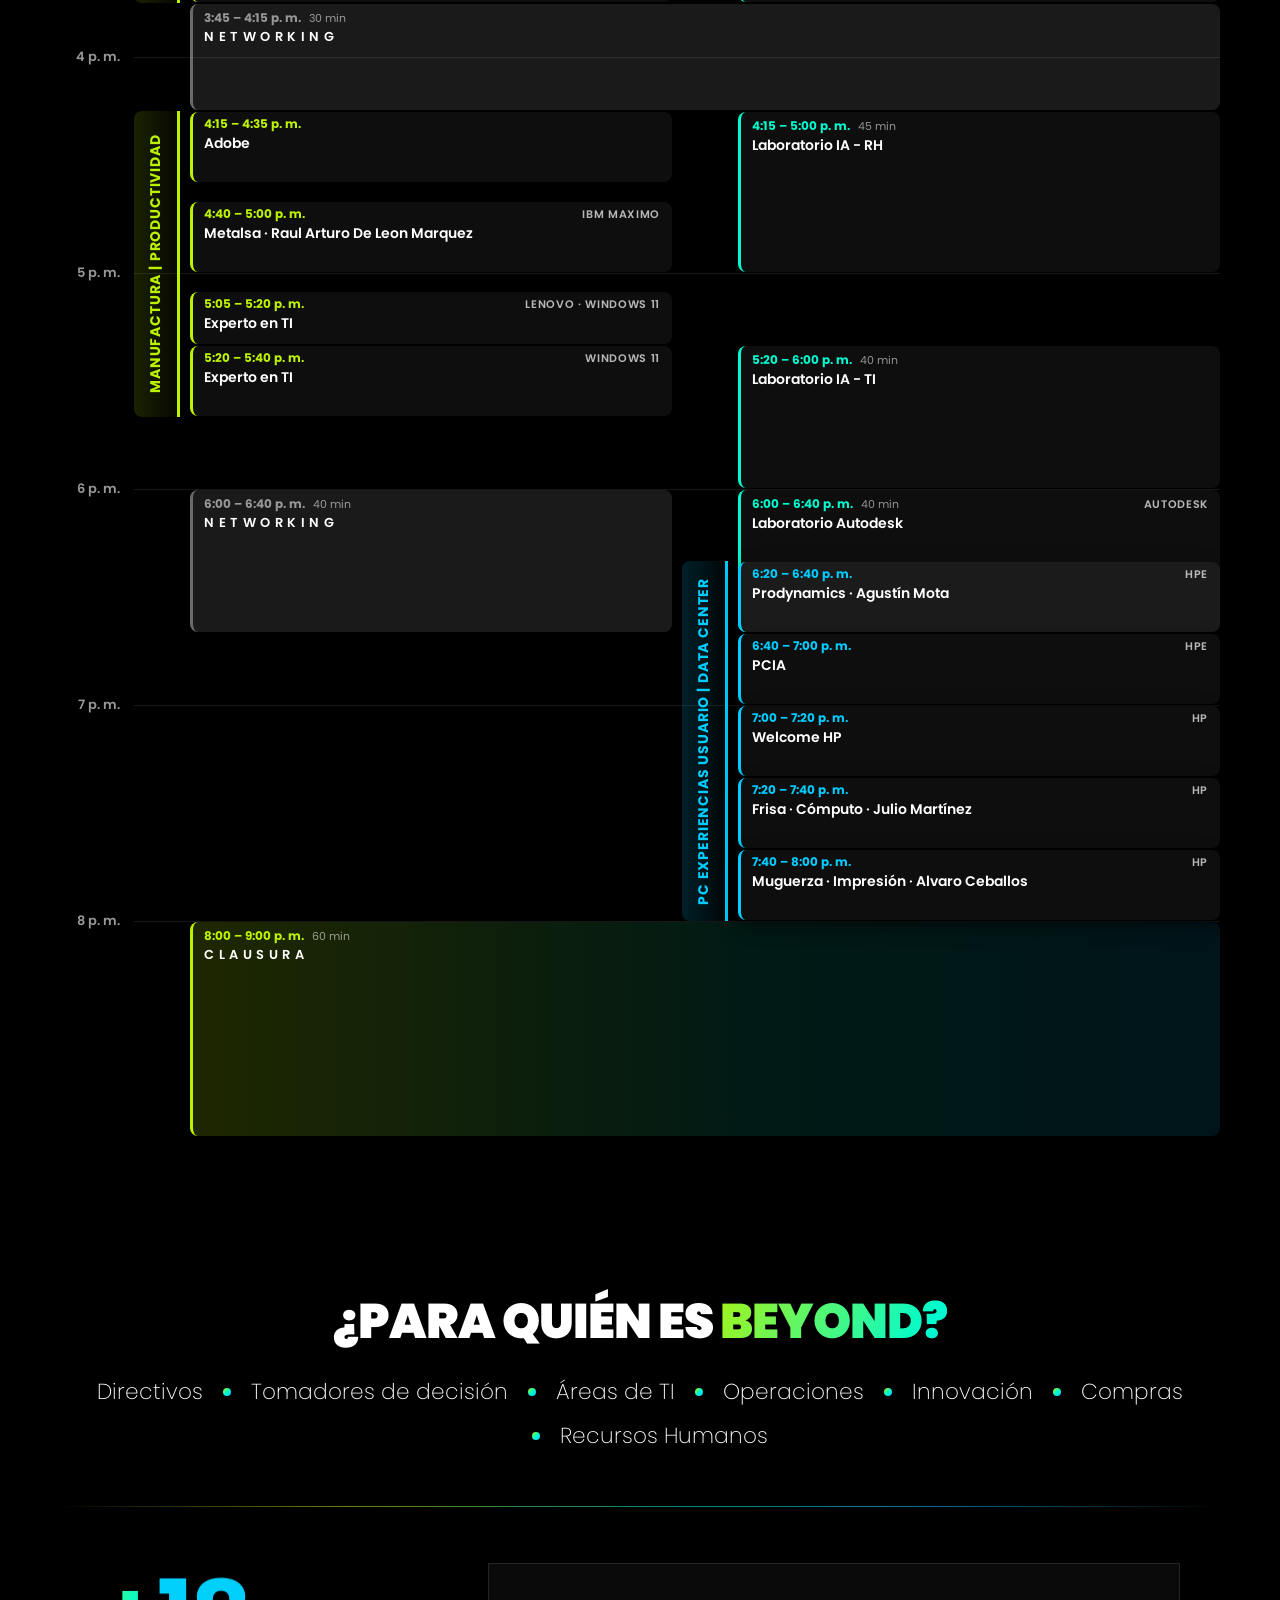
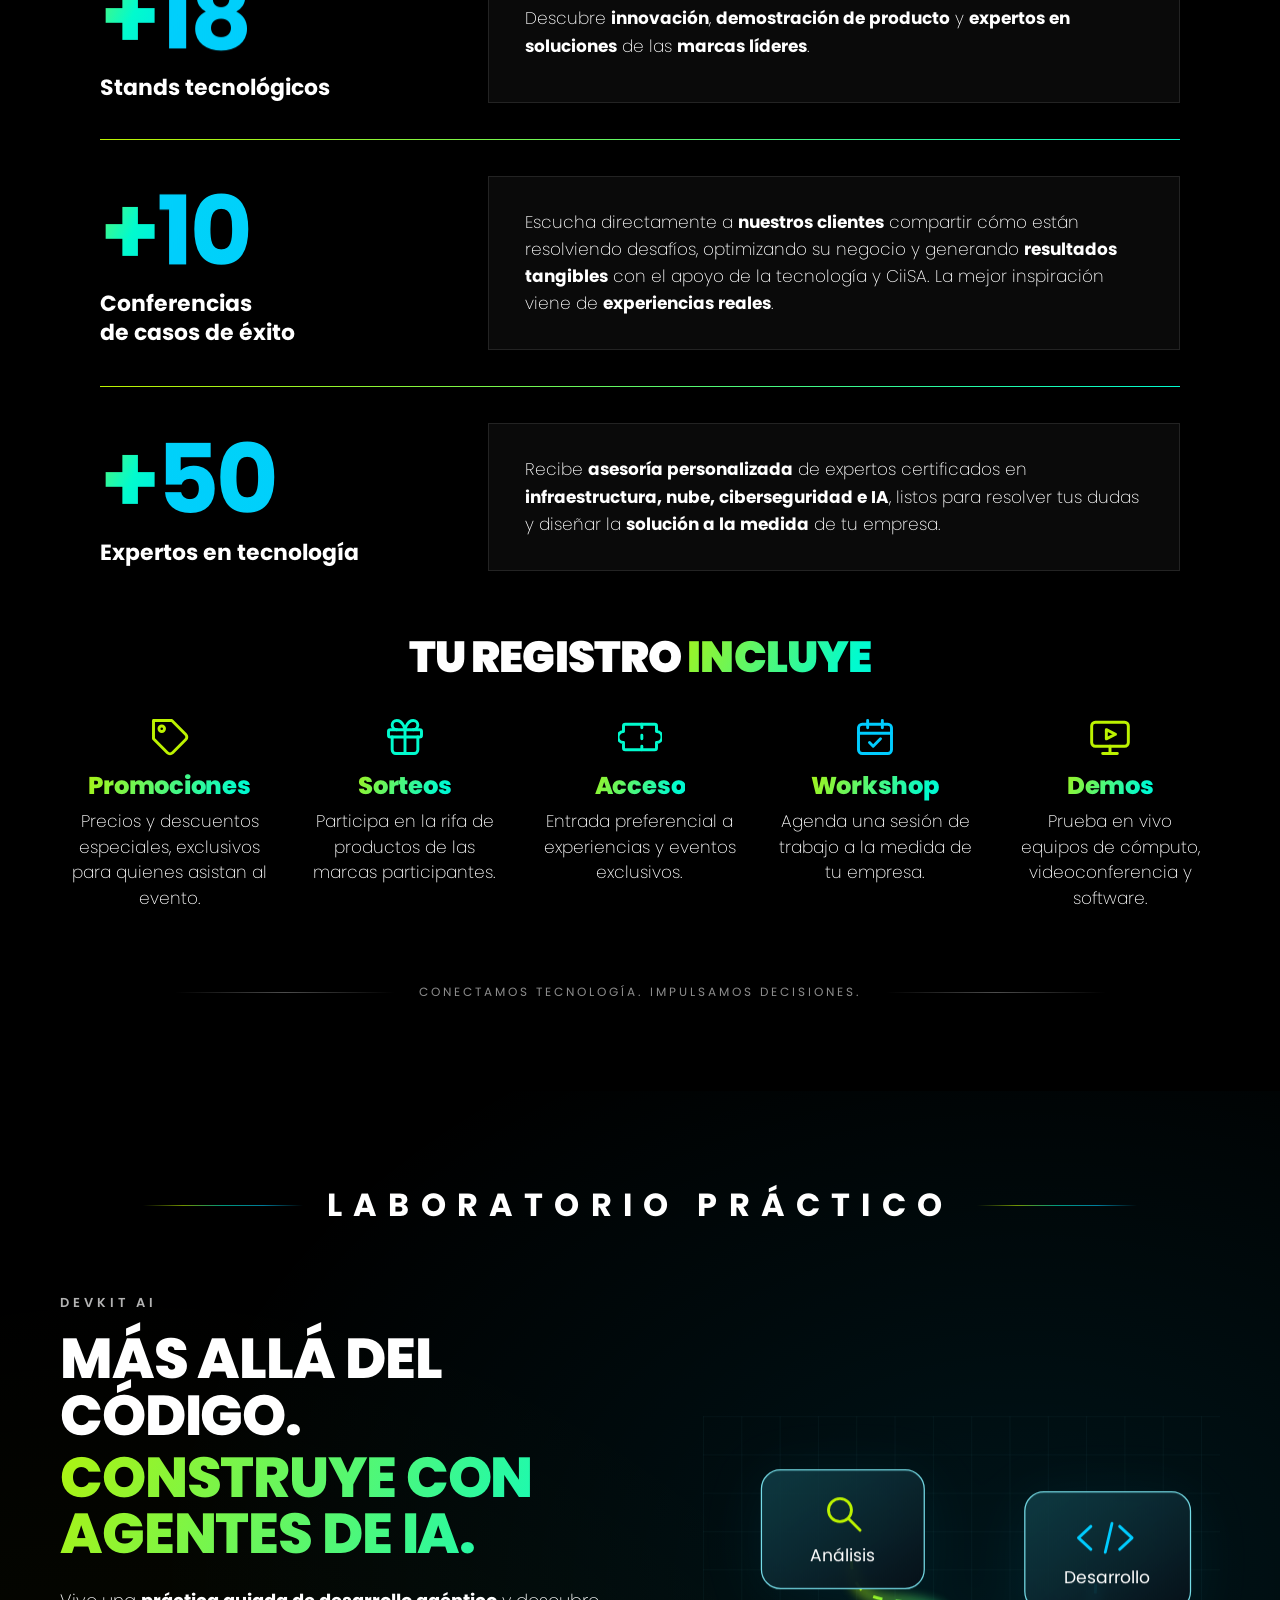
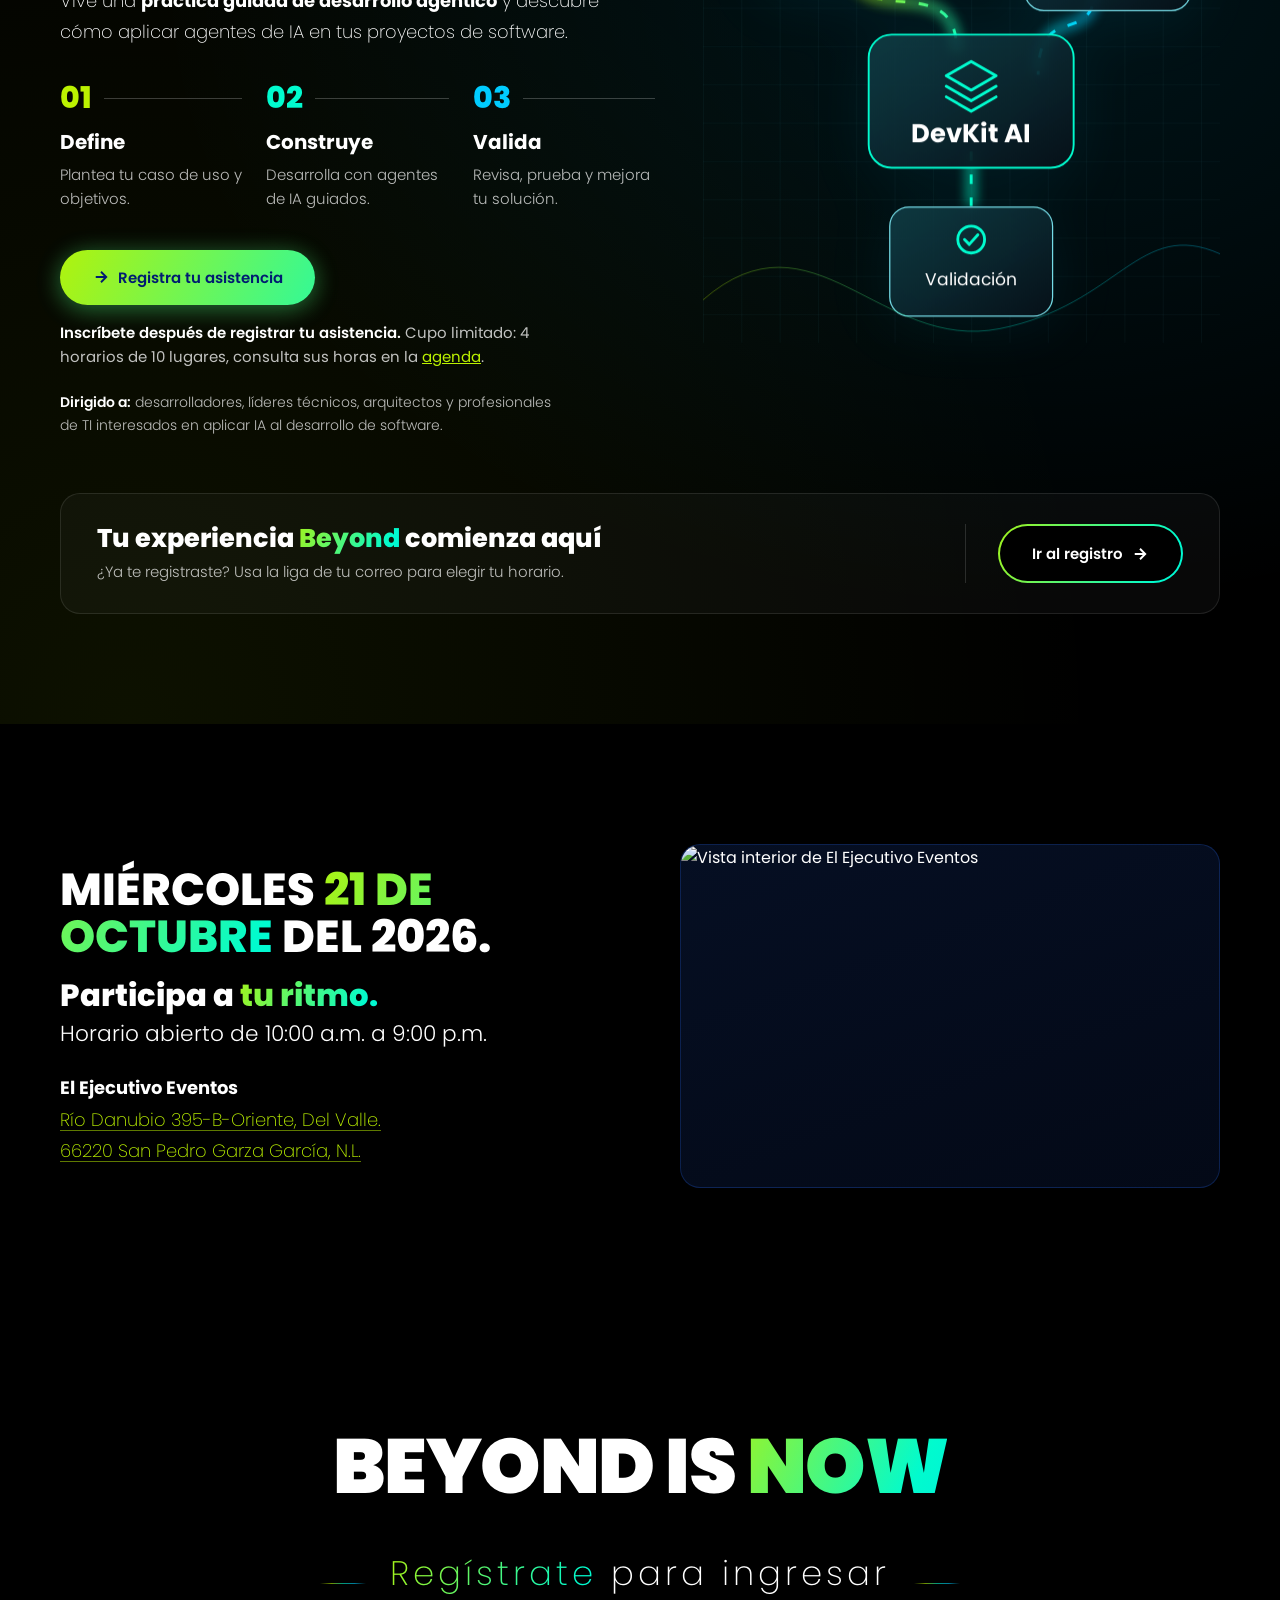
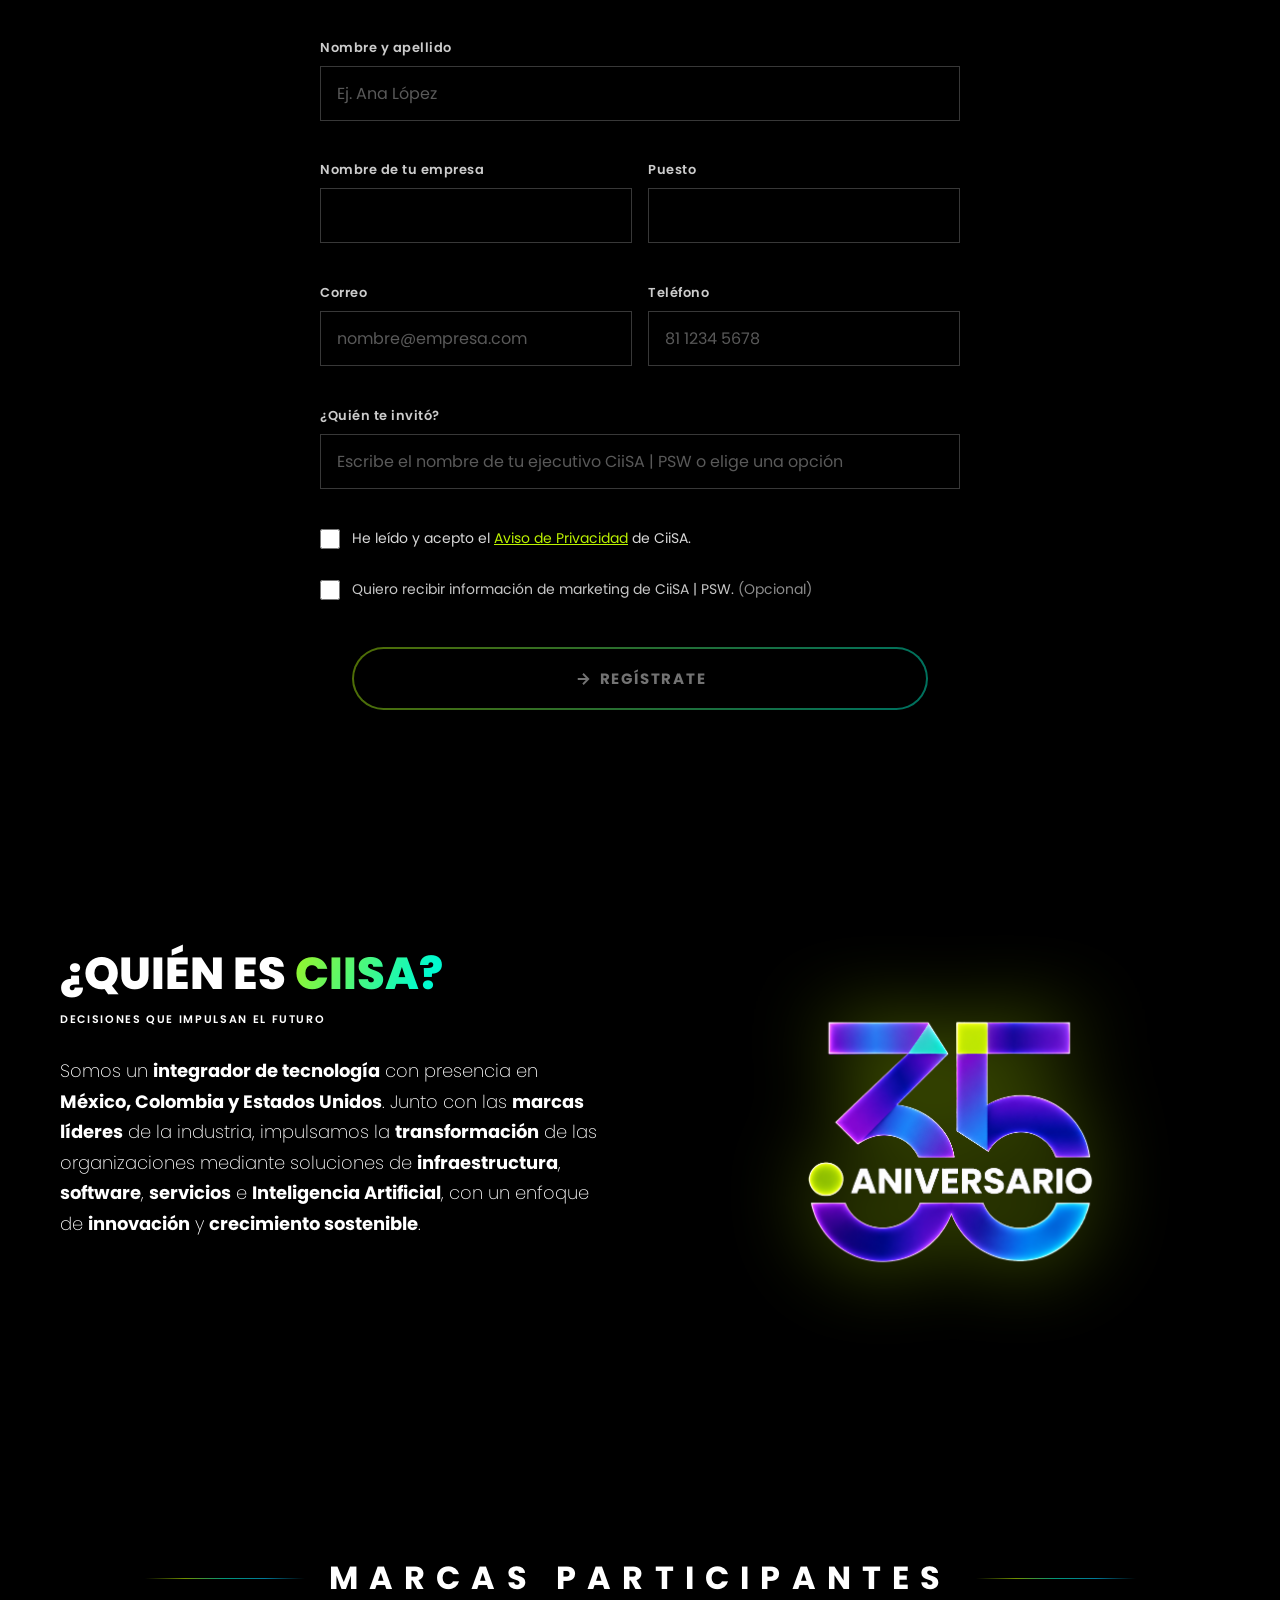
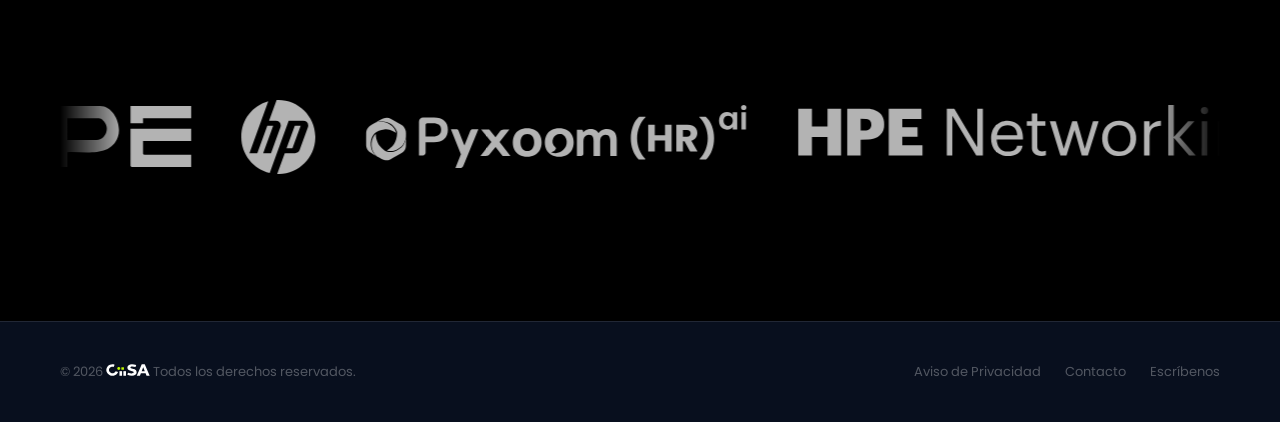
==== commit 9f3f3bd5: "Centra los textos del modal del laboratorio y aclara la simultaneidad del flujo M La confirmación, e" ====
--- a/index.html
+++ b/index.html
@@ -33,7 +33,7 @@
   <!-- Píxeles de campañas (Meta, LinkedIn, TikTok) y captura de UTM: configurar IDs en tracking.js -->
   <script src="tracking.js" defer></script>
 
-  <link rel="stylesheet" href="styles.css?v=6">
+  <link rel="stylesheet" href="styles.css?v=7">
 
   <!-- Favicons -->
   <link rel="icon" type="image/x-icon" href="favicon/favicon.ico">
--- a/styles.css
+++ b/styles.css
@@ -4359,3 +4359,7 @@
 /* Botones del selector centrados dentro de los modales, alineados con "Cerrar" / "Entendido" */
 .cip-thanks .cip-lab__actions { justify-content: center; }
 .cip-thanks .cip-lab__status { text-align: center; }
+/* Textos del selector y de la confirmación centrados en los modales, como el título y el mensaje (16 oct) */
+.cip-thanks .cip-thanks__lab,
+.cip-thanks .cip-lab__done { text-align: center; }
+.cip-thanks .cip-lab__legend { width: 100%; text-align: center; }
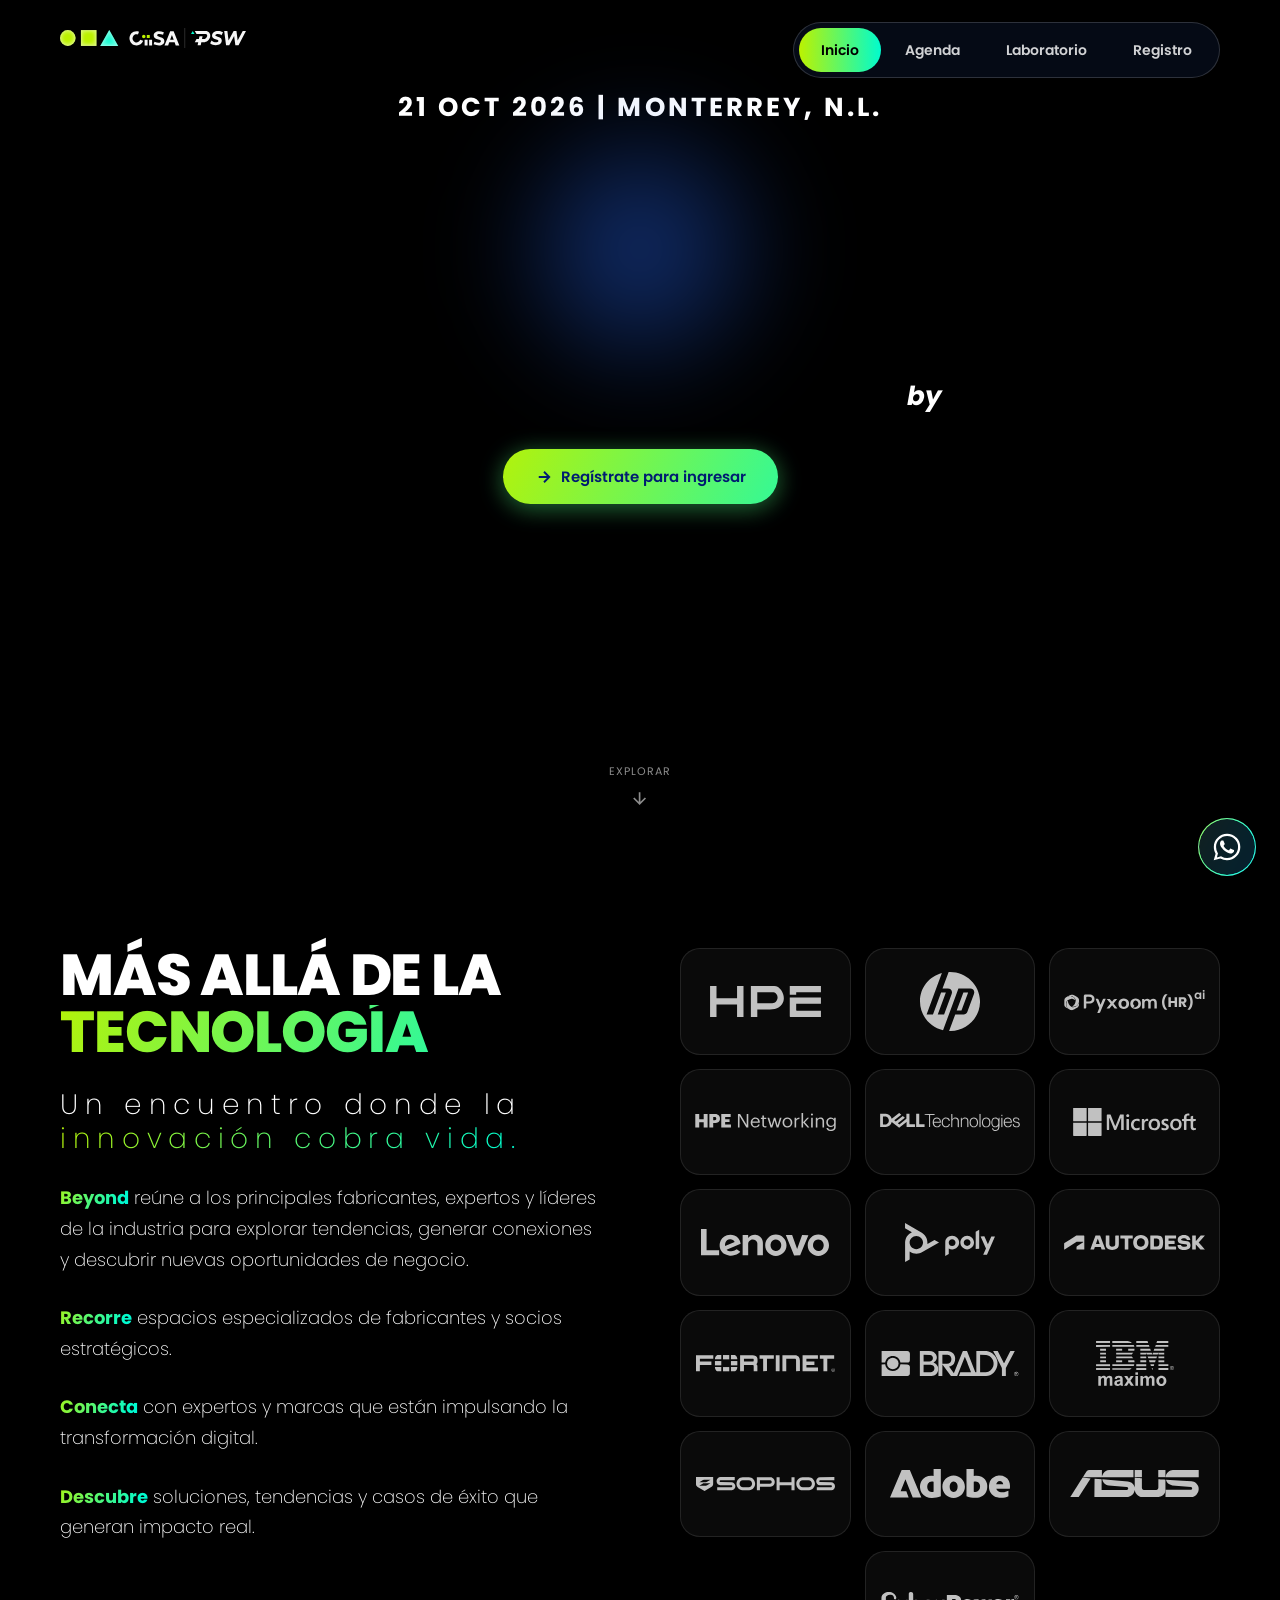
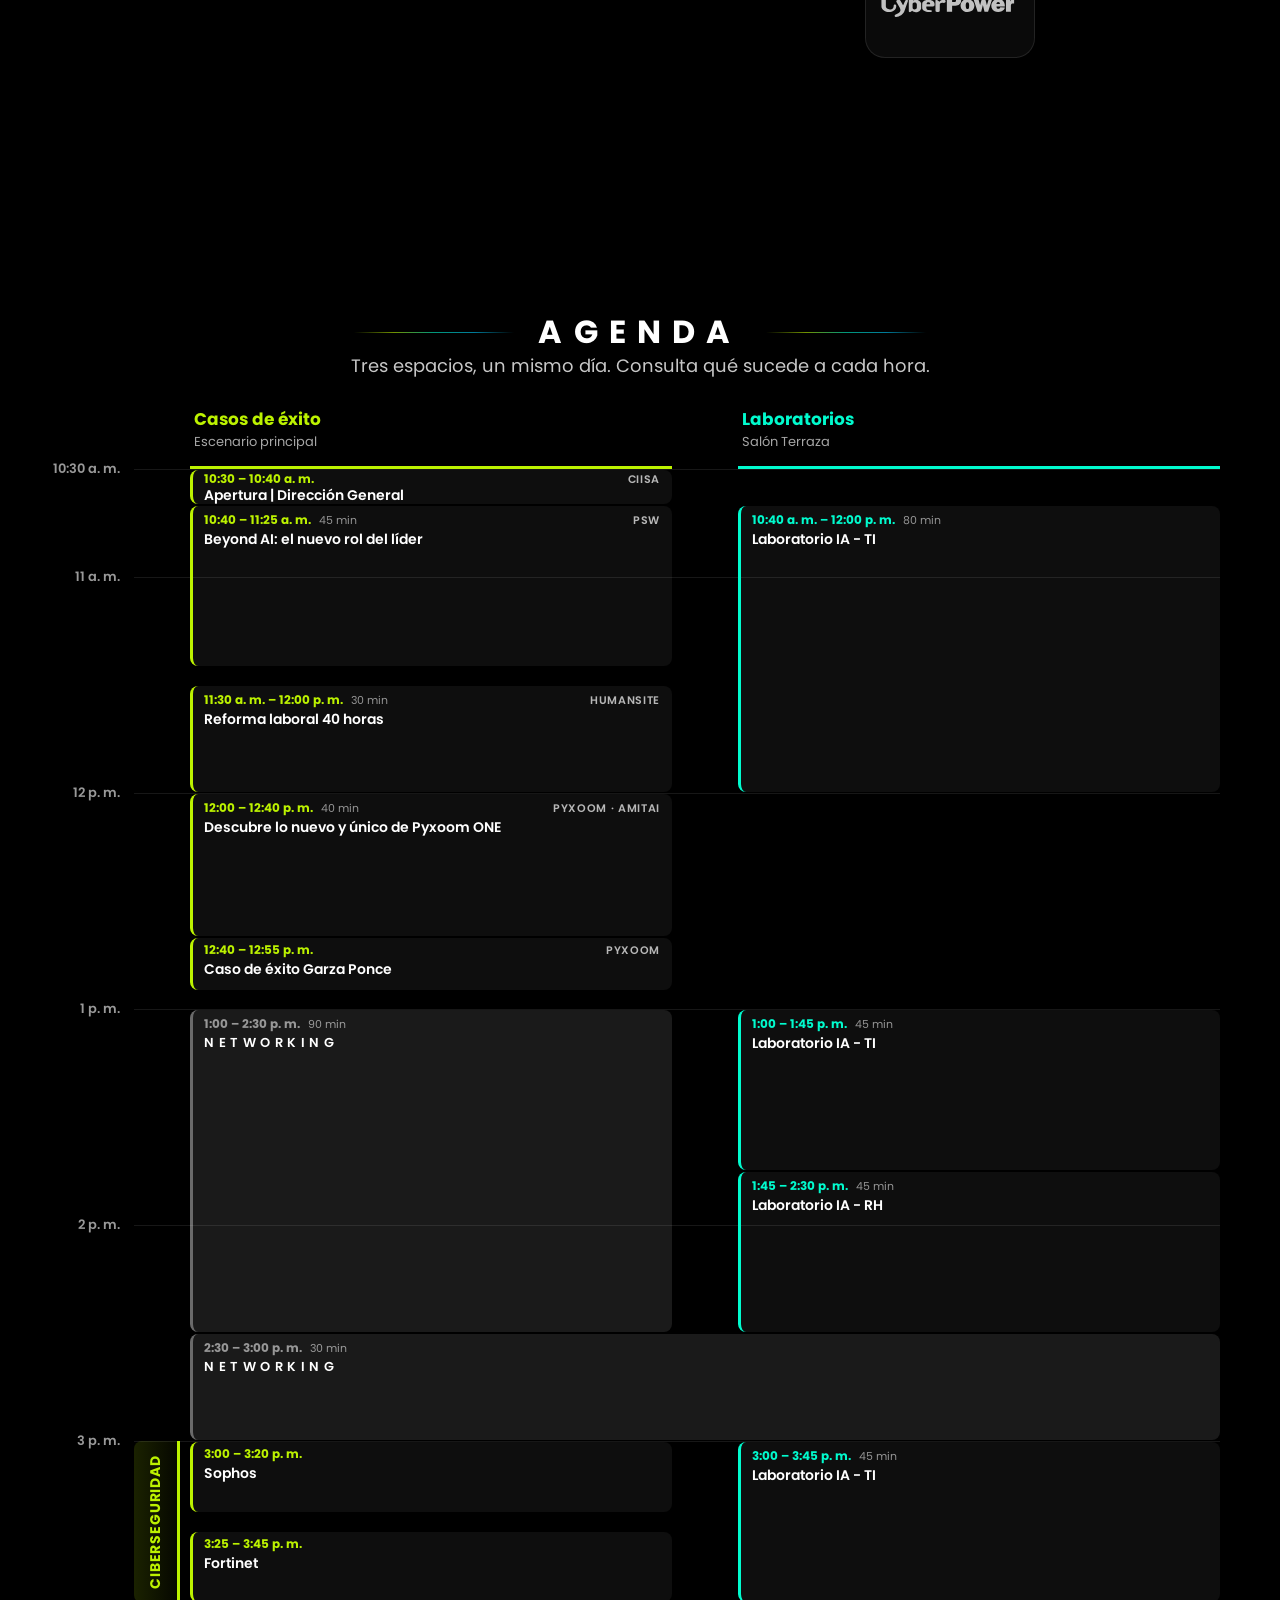
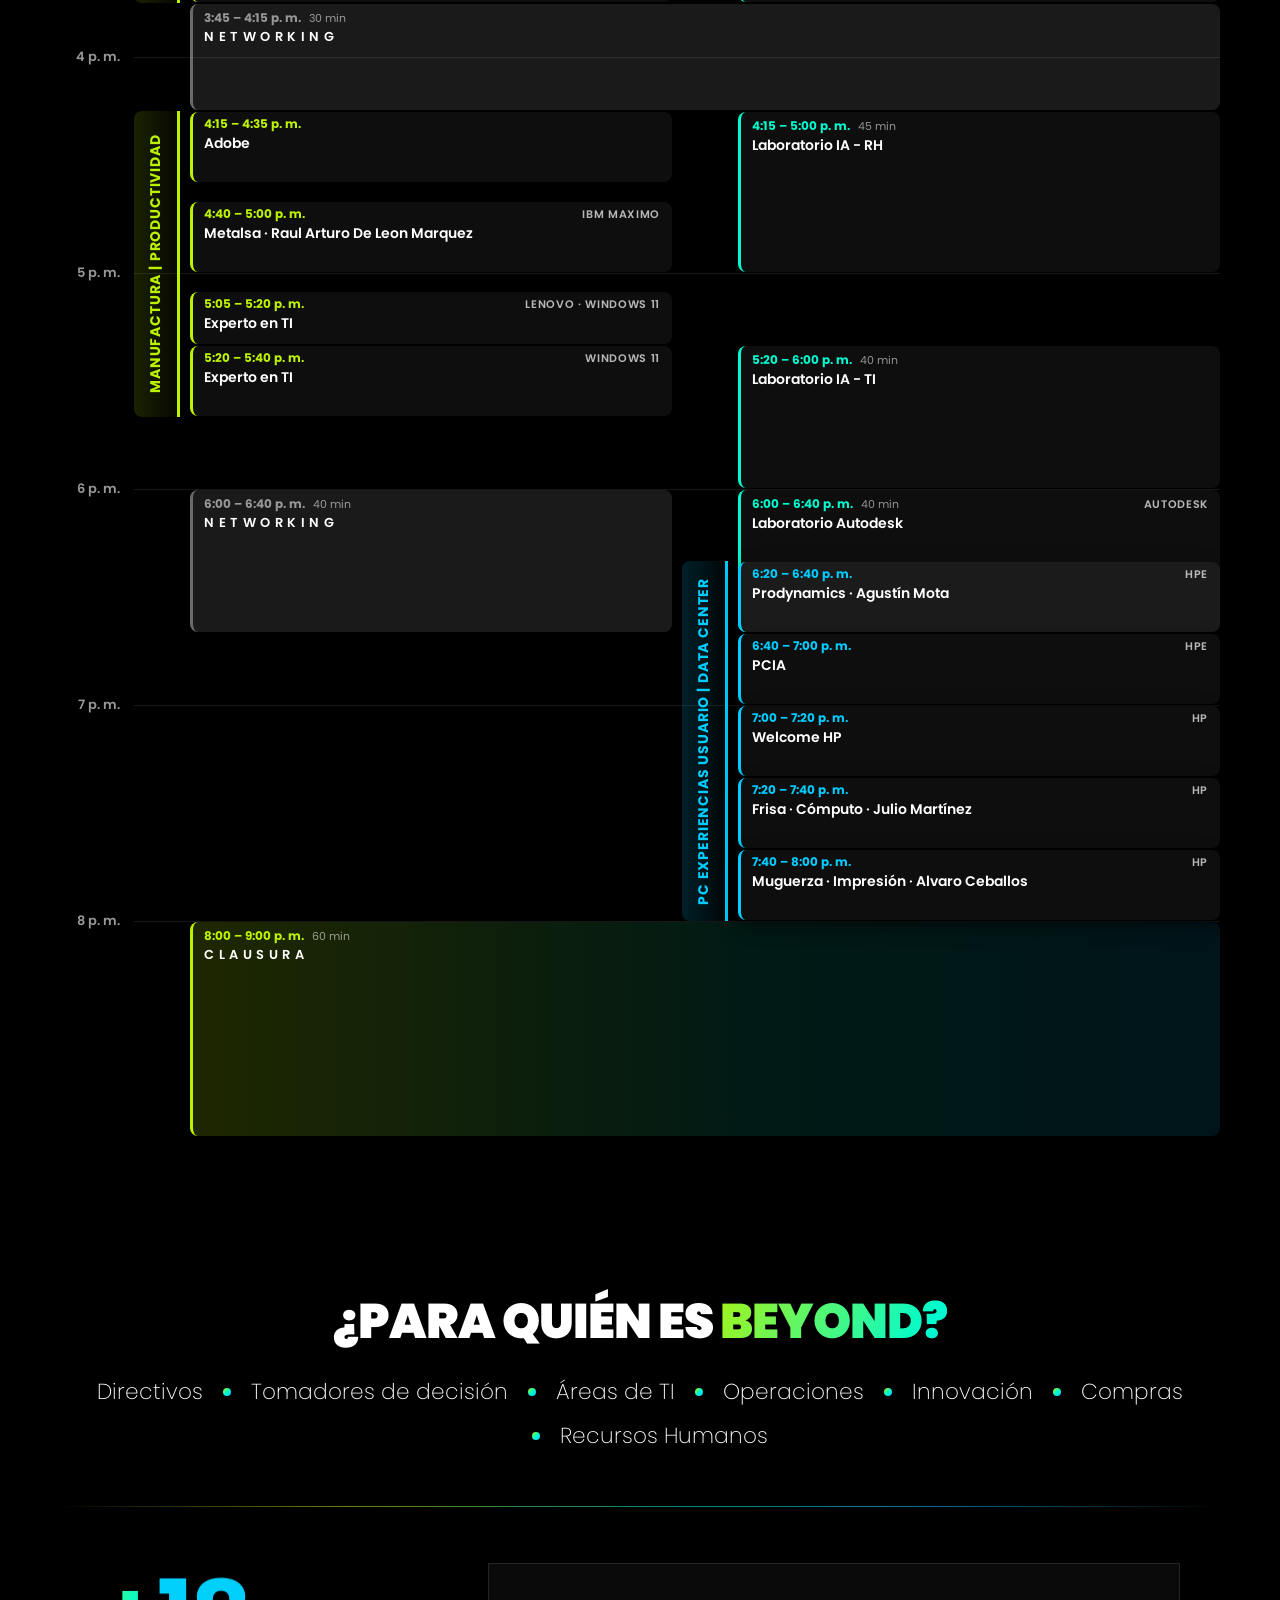
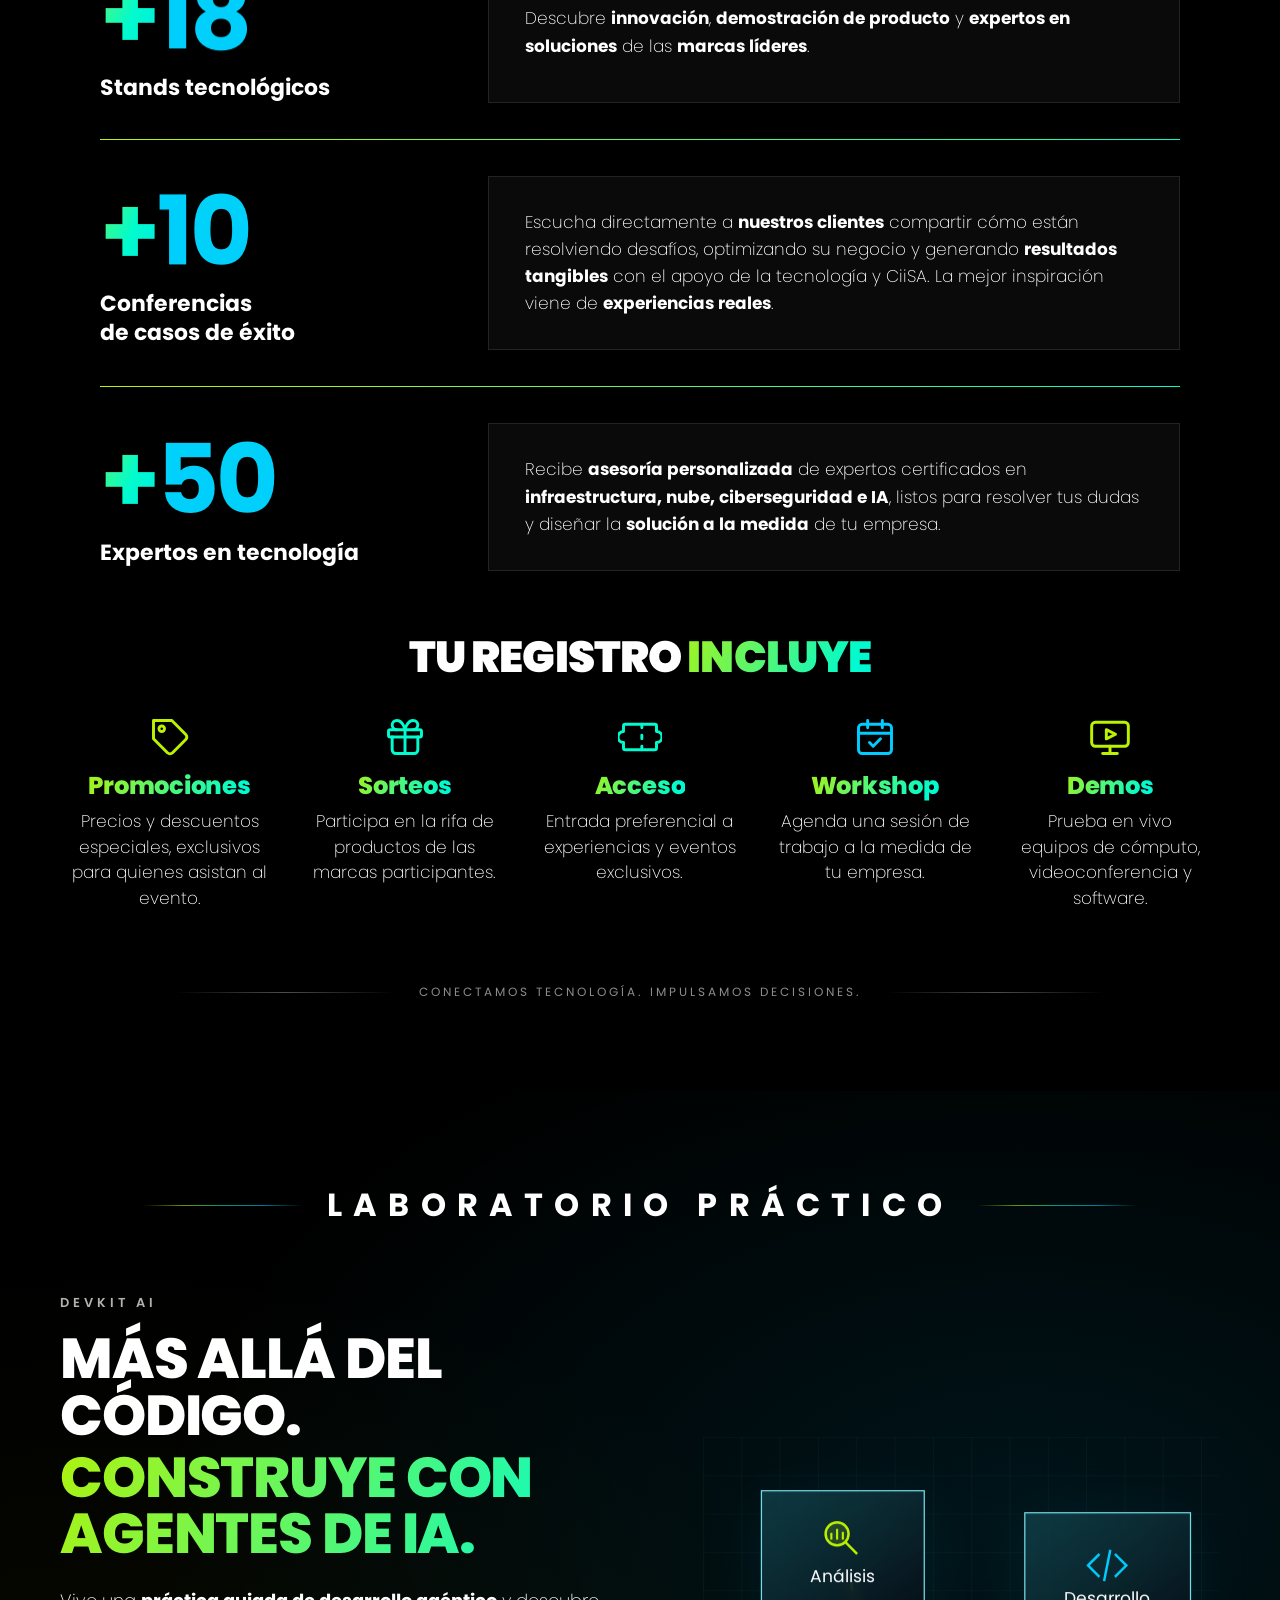
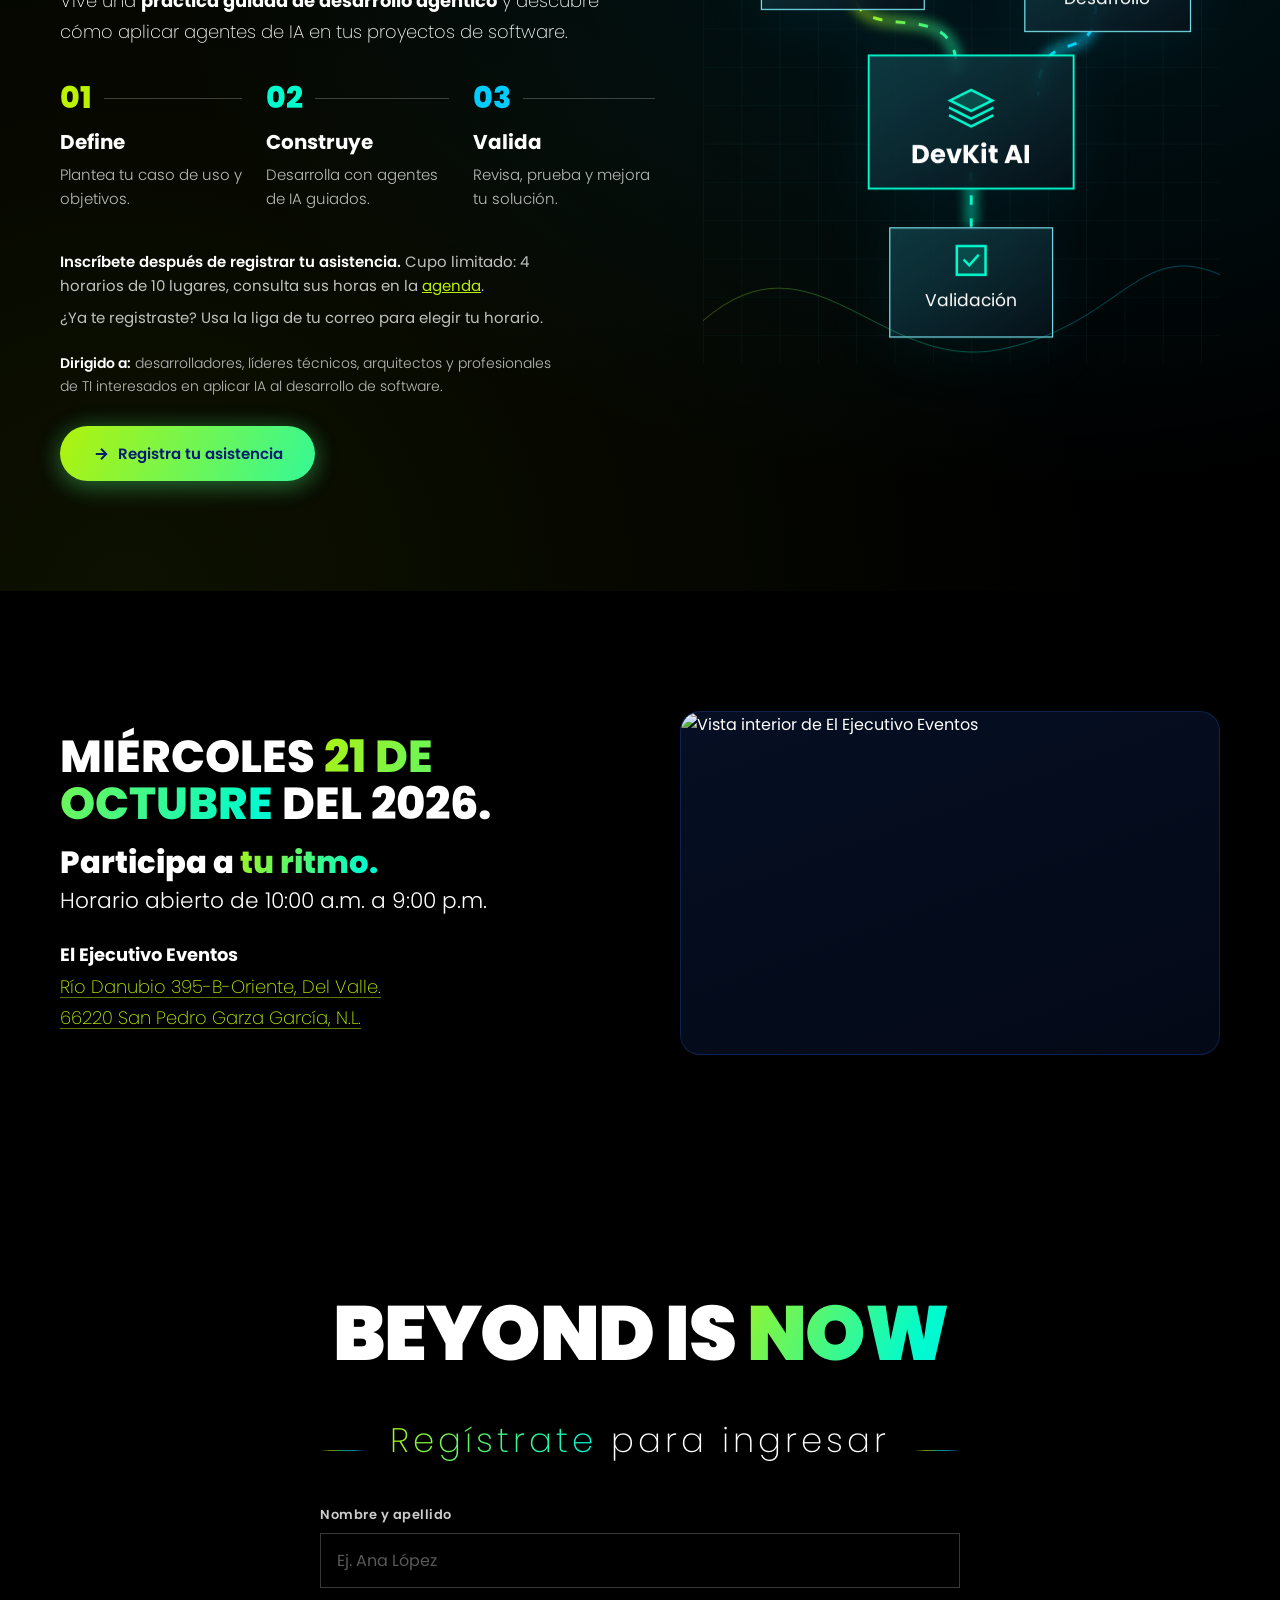
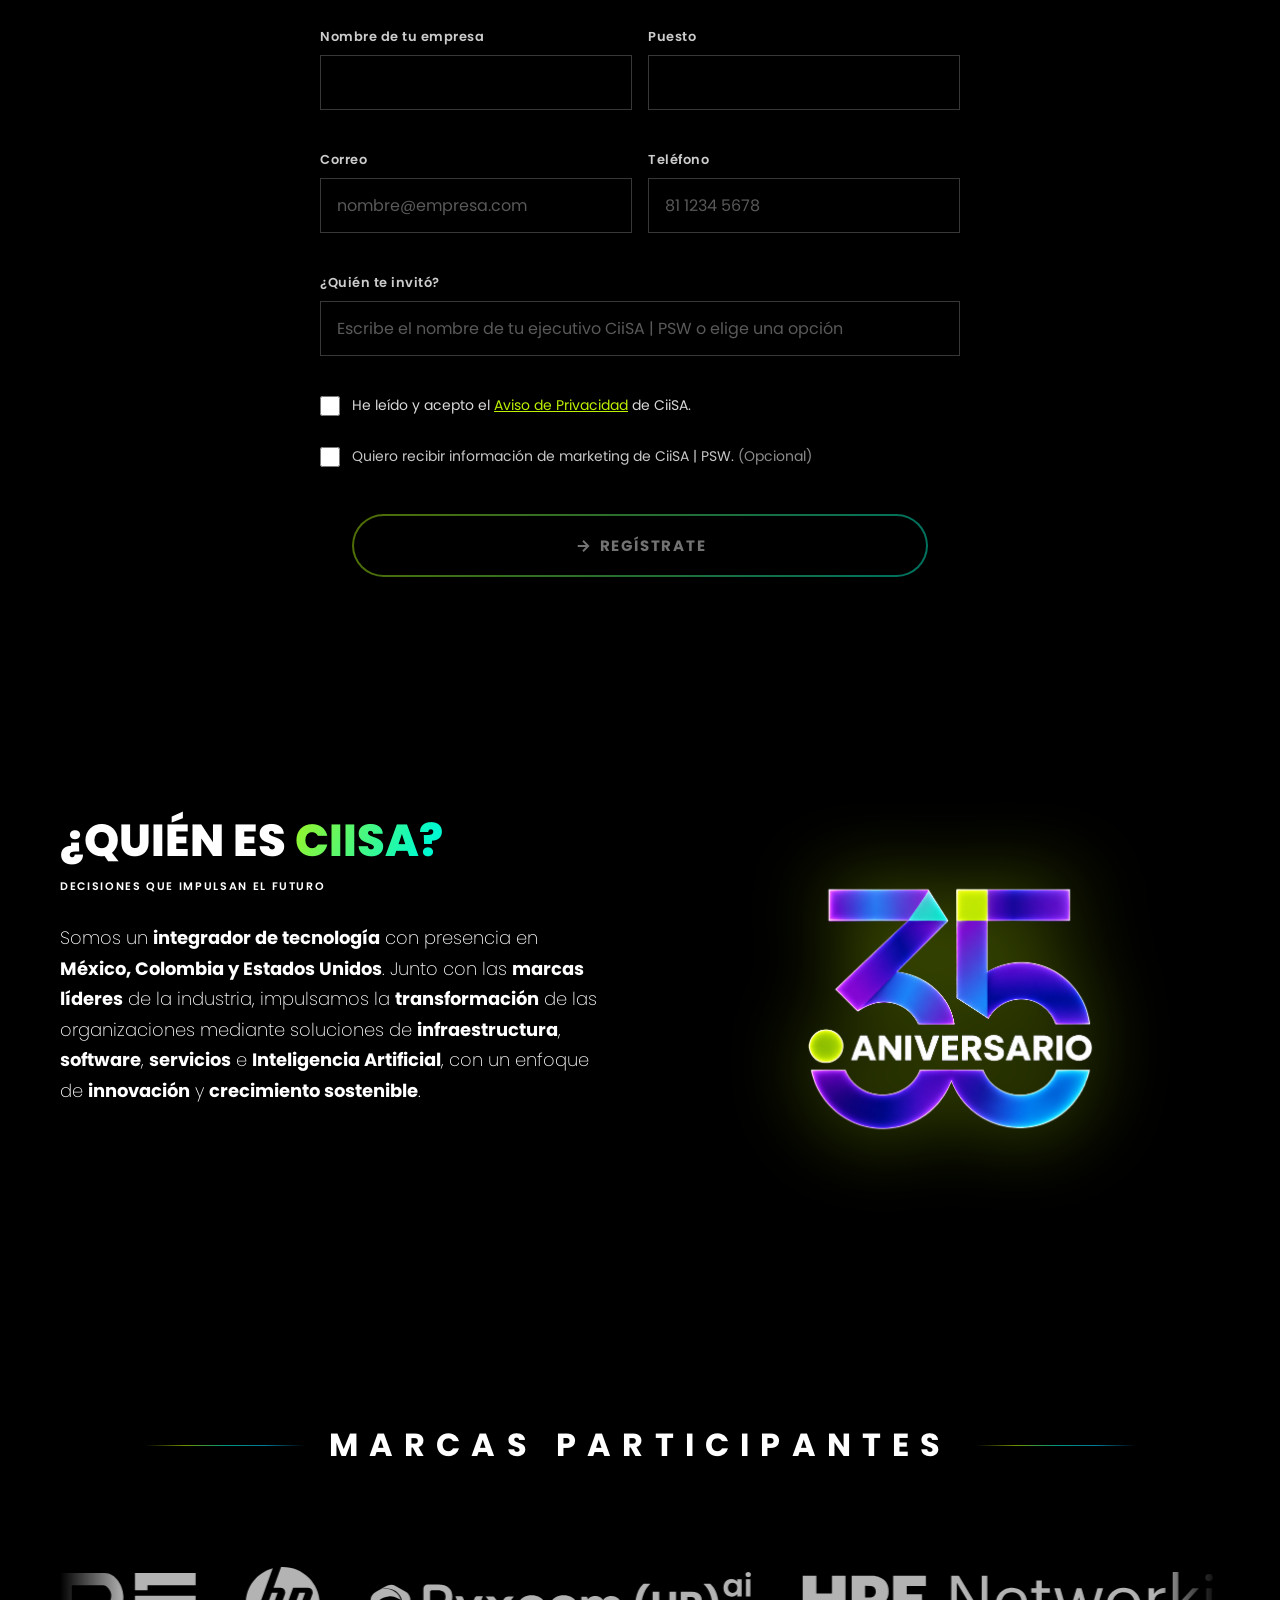
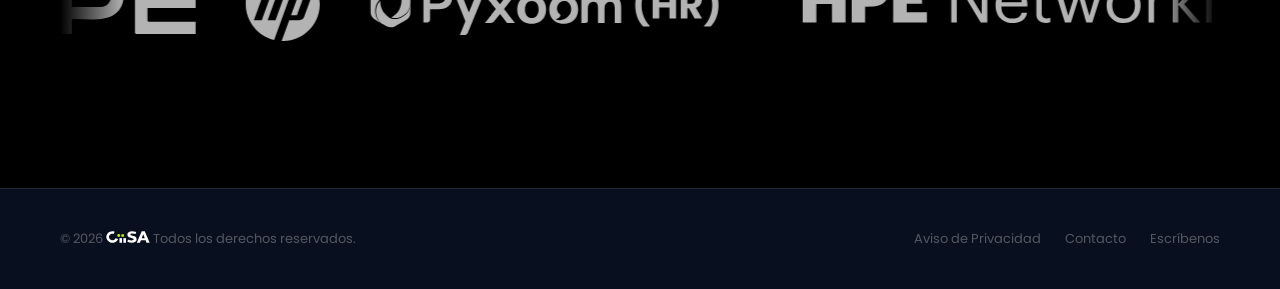
==== commit 90c43c46: "Suma Laboratorio al nav con íconos en celular y un botón flotante de eventos pasados con ayudas cogn" ====
--- a/index.html
+++ b/index.html
@@ -543,12 +543,15 @@
             </li>
           </ol>
 
+          <!-- Primero el texto completo y al final el único CTA de la sección -->
+          <p class="cip-devkit__note"><strong>Inscríbete después de registrar tu asistencia.</strong> Cupo limitado: 4 horarios de 10 lugares, consulta sus horas en la <a href="#programa">agenda</a>.</p>
+          <p class="cip-devkit__note cip-devkit__note--liga">¿Ya te registraste? Usa la liga de tu correo para elegir tu horario.</p>
+          <p class="cip-devkit__audience"><strong>Dirigido a:</strong> desarrolladores, líderes técnicos, arquitectos y profesionales de TI interesados en aplicar IA al desarrollo de software.</p>
+
           <a href="#registro" class="cip-btn cip-btn--primary cip-devkit__cta">
             <svg width="18" height="18" viewBox="0 0 24 24" fill="none" stroke="currentColor" stroke-width="2.5" aria-hidden="true"><path d="M5 12h14M12 5l7 7-7 7"/></svg>
             Registra tu asistencia
           </a>
-          <p class="cip-devkit__note"><strong>Inscríbete después de registrar tu asistencia.</strong> Cupo limitado: 4 horarios de 10 lugares, consulta sus horas en la <a href="#programa">agenda</a>.</p>
-          <p class="cip-devkit__audience"><strong>Dirigido a:</strong> desarrolladores, líderes técnicos, arquitectos y profesionales de TI interesados en aplicar IA al desarrollo de software.</p>
         </div>
 
         <!-- Ilustración: DevKit AI conecta análisis, desarrollo y validación (adaptada de la propuesta visual) -->
@@ -566,15 +569,23 @@
             <path d="M155 150C155 230 265 155 265 245M410 175C410 245 350 190 350 270M280 350V407" filter="url(#devkit-glow)" stroke-width="10" opacity=".6"/>
           </g>
           <g fill="url(#devkit-glass)" stroke="#75dce7" stroke-width="1.3">
-            <rect x="61" y="56" width="170" height="124" rx="20"/>
-            <rect x="336" y="79" width="173" height="124" rx="20"/>
-            <rect x="173" y="228" width="214" height="139" rx="24" stroke="#01fbce" stroke-width="2"/>
-            <rect x="195" y="408" width="170" height="114" rx="20"/>
+            <rect x="61" y="56" width="170" height="124"/>
+            <rect x="336" y="79" width="173" height="124"/>
+            <rect x="173" y="228" width="214" height="139" stroke="#01fbce" stroke-width="2"/>
+            <rect x="195" y="408" width="170" height="114"/>
           </g>
-          <g fill="none" stroke-linecap="round" stroke-linejoin="round" stroke-width="3">
-            <g stroke="#bcf200"><circle cx="143" cy="98" r="12"/><path d="m152 107 12 12"/></g>
-            <path stroke="#00ccff" d="m405 115-13 12 13 12m30-24 13 12-13 12m-8-27-7 30"/>
-            <g stroke="#01fbce"><path d="m280 256 26 15-26 15-26-15zM254 282l26 15 26-15M254 293l26 15 26-15"/><circle cx="280" cy="442" r="14"/><path d="m273 442 5 5 9-10"/></g>
+          <!-- Íconos de trazo recto (puntas y uniones rectas, como las cajas), con un relleno suave en la forma principal -->
+          <g fill="none" stroke-linecap="square" stroke-linejoin="miter" stroke-width="2.6">
+            <g stroke="#bcf200" transform="translate(143 104)">
+              <circle cx="-3" cy="-3" r="12" fill="#bcf200" fill-opacity=".14"/><path d="M6 6l11 11"/><path d="M-9 2v-5M-3 2v-9M3 2v-6" stroke-width="2.2"/>
+            </g>
+            <g stroke="#00ccff" transform="translate(422 134)">
+              <path d="M-9-11-20 0l11 11M9-11l11 11-11 11M3-15-3 15"/>
+            </g>
+            <g stroke="#01fbce">
+              <g transform="translate(280 281)"><path d="M0-17 22-6 0 5-22-6z" fill="#01fbce" fill-opacity=".16"/><path d="M-22 2 0 13 22 2M-22 10 0 21 22 10"/></g>
+              <g transform="translate(280 442)"><rect x="-15" y="-15" width="30" height="30" fill="#01fbce" fill-opacity=".14"/><path d="m-7 0 5 5 9-10"/></g>
+            </g>
           </g>
           <g fill="#fff" text-anchor="middle" font-family="Poppins, sans-serif">
             <text x="146" y="151" font-size="18">Análisis</text>
@@ -584,18 +595,6 @@
           </g>
           <path d="M0 505C115 405 185 560 310 535S455 419 540 457" fill="none" stroke="url(#devkit-line)" opacity=".35"/>
         </svg>
-      </div>
-
-      <!-- Tarjeta de cierre: quien ya se registró elige horario con la liga de su correo (?id=BYD-…) -->
-      <div class="cip-devkit__register">
-        <div class="cip-devkit__register-copy">
-          <h3 class="cip-devkit__register-title">Tu experiencia <span class="cip-hero__headline-span--pulse">Beyond</span> comienza aquí</h3>
-          <p class="cip-devkit__register-text">¿Ya te registraste? Usa la liga de tu correo para elegir tu horario.</p>
-        </div>
-        <a href="#registro" class="cip-btn cip-btn--outline cip-devkit__go">
-          Ir al registro
-          <svg width="18" height="18" viewBox="0 0 24 24" fill="none" stroke="currentColor" stroke-width="2.5" aria-hidden="true"><path d="M5 12h14M12 5l7 7-7 7"/></svg>
-        </a>
       </div>
 
     </div>
@@ -822,18 +821,38 @@
     </div>
   </dialog>
 
-  <!-- Navegación fija entre Inicio, Agenda y Registro; site-nav.js marca la sección activa y mueve la pastilla -->
+  <!-- Navegación fija entre Inicio, Agenda, Laboratorio y Registro; site-nav.js marca la sección activa y mueve la pastilla.
+       En celular (≤640 px) cada enlace se ve como un ícono; el texto queda para lectores de pantalla (.cip-sitenav__label) -->
   <nav class="cip-sitenav" data-sitenav aria-label="Secciones de la página">
     <span class="cip-sitenav__thumb" aria-hidden="true"></span>
-    <a class="cip-sitenav__link is-active" href="#inicio" data-nav="inicio" aria-current="true">Inicio</a>
-    <a class="cip-sitenav__link" href="#programa" data-nav="programa">Agenda</a>
-    <a class="cip-sitenav__link" href="#registro" data-nav="registro">Registro</a>
-    <!-- Solo tablet y celular, y solo el día del evento: muestra u oculta los eventos de la agenda que ya terminaron (lo controla agenda-board.js) -->
-    <button type="button" class="cip-sitenav__past" data-nav-past hidden aria-pressed="false" aria-label="Mostrar eventos pasados" title="Mostrar eventos pasados">
-      <svg viewBox="0 0 24 24" width="20" height="20" fill="none" stroke="currentColor" stroke-width="2" stroke-linecap="round" stroke-linejoin="round" aria-hidden="true"><path d="M2 12s3.5-7 10-7 10 7 10 7-3.5 7-10 7S2 12 2 12z"/><circle cx="12" cy="12" r="3"/></svg>
-      <span class="cip-sitenav__badge" data-nav-past-count aria-hidden="true"></span>
-    </button>
+    <a class="cip-sitenav__link is-active" href="#inicio" data-nav="inicio" aria-current="true" title="Inicio">
+      <svg class="cip-sitenav__icon" viewBox="0 0 24 24" width="22" height="22" fill="none" stroke="currentColor" stroke-width="2" stroke-linecap="round" stroke-linejoin="round" aria-hidden="true"><path d="M4 10.5 12 4l8 6.5V19a1 1 0 0 1-1 1h-4.5v-5.5h-5V20H5a1 1 0 0 1-1-1z" fill="currentColor" fill-opacity=".16"/></svg>
+      <span class="cip-sitenav__label">Inicio</span>
+    </a>
+    <a class="cip-sitenav__link" href="#programa" data-nav="programa" title="Agenda">
+      <svg class="cip-sitenav__icon" viewBox="0 0 24 24" width="22" height="22" fill="none" stroke="currentColor" stroke-width="2" stroke-linecap="round" stroke-linejoin="round" aria-hidden="true"><rect x="3.5" y="5" width="17" height="15.5" rx="1" fill="currentColor" fill-opacity=".16"/><path d="M3.5 9.5h17M8 3v4M16 3v4"/><path d="M8 13.5h2M14 13.5h2M8 17h2" stroke-width="2.2"/></svg>
+      <span class="cip-sitenav__label">Agenda</span>
+    </a>
+    <a class="cip-sitenav__link" href="#laboratorio" data-nav="laboratorio" title="Laboratorio">
+      <svg class="cip-sitenav__icon" viewBox="0 0 24 24" width="22" height="22" fill="none" stroke="currentColor" stroke-width="2" stroke-linecap="round" stroke-linejoin="round" aria-hidden="true"><path d="M10.5 3.5v5.8L5.2 18.4A1.6 1.6 0 0 0 6.6 20.8h10.8a1.6 1.6 0 0 0 1.4-2.4L13.5 9.3V3.5M9 3.5h6"/><path d="M7.4 15.2h9.2l1.9 3.2a1.6 1.6 0 0 1-1.4 2.4H6.6a1.6 1.6 0 0 1-1.4-2.4z" fill="currentColor" fill-opacity=".16" stroke="none"/><circle cx="11.2" cy="17.6" r=".9" fill="currentColor" stroke="none"/><circle cx="14.2" cy="12.6" r=".9" fill="currentColor" stroke="none"/></svg>
+      <span class="cip-sitenav__label">Laboratorio</span>
+    </a>
+    <a class="cip-sitenav__link" href="#registro" data-nav="registro" title="Registro">
+      <svg class="cip-sitenav__icon" viewBox="0 0 24 24" width="22" height="22" fill="none" stroke="currentColor" stroke-width="2" stroke-linecap="round" stroke-linejoin="round" aria-hidden="true"><path d="M3.5 7a1 1 0 0 1 1-1h15a1 1 0 0 1 1 1v3a2 2 0 0 0 0 4v3a1 1 0 0 1-1 1h-15a1 1 0 0 1-1-1v-3a2 2 0 0 0 0-4z" fill="currentColor" fill-opacity=".16"/><path d="M14.5 6.5v2M14.5 11v2M14.5 15.5v2" stroke-width="1.6"/></svg>
+      <span class="cip-sitenav__label">Registro</span>
+    </a>
   </nav>
+
+  <!-- Solo tablet y celular, solo el día del evento y solo mientras la agenda está en pantalla (site-nav.js pone .is-agenda;
+       agenda-board.js lo habilita y anima el tablero): muestra u oculta los eventos que ya terminaron. Va sobre el botón de WhatsApp -->
+  <button type="button" class="cip-pastfab" data-nav-past hidden aria-pressed="false" aria-label="Mostrar eventos pasados" title="Mostrar eventos pasados">
+    <!-- Ayudas cognitivas: ojo cerrado = pasados escondidos, ojo abierto = pasados a la vista; el globo cuenta los que aún no has visto
+         y un aviso de texto aparece una vez al llegar a la agenda (lo llena agenda-board.js) -->
+    <span class="cip-pastfab__tip" data-nav-past-tip aria-hidden="true"></span>
+    <svg class="cip-pastfab__eye" viewBox="0 0 24 24" width="22" height="22" fill="none" stroke="currentColor" stroke-width="2" stroke-linecap="round" stroke-linejoin="round" aria-hidden="true"><path d="M2 12s3.5-7 10-7 10 7 10 7-3.5 7-10 7S2 12 2 12z"/><circle cx="12" cy="12" r="3"/></svg>
+    <svg class="cip-pastfab__eye-off" viewBox="0 0 24 24" width="22" height="22" fill="none" stroke="currentColor" stroke-width="2" stroke-linecap="round" stroke-linejoin="round" aria-hidden="true"><path d="M9.9 4.2A9.8 9.8 0 0 1 12 4c6.5 0 10 8 10 8a17 17 0 0 1-2.2 3.2"/><path d="M6.6 6.6A16.6 16.6 0 0 0 2 12s3.5 8 10 8a9.7 9.7 0 0 0 5.4-1.6"/><path d="M14.1 14.1a3 3 0 1 1-4.2-4.2"/><path d="m2 2 20 20"/></svg>
+    <span class="cip-pastfab__badge" data-nav-past-count aria-hidden="true" hidden></span>
+  </button>
 
   <!-- Botón flotante de WhatsApp -->
   <a class="cip-whatsapp" href="https://wa.me/528126485089" target="_blank" rel="noopener" aria-label="Escríbenos por WhatsApp">
--- a/styles.css
+++ b/styles.css
@@ -3932,9 +3932,6 @@
   background: var(--ciisa-green);
 }
 
-/* Botón de eventos pasados en la pastilla: solo tablet y celular */
-.cip-sitenav__past { display: none; }
-
 @media (max-width: 1024px) {
   .cip-program__now-layer { display: none; }
 
@@ -3983,42 +3980,7 @@
     box-shadow: 0 0 0 3px rgba(0, 0, 0, 0.6);
   }
 
-  /* Con el botón dentro, los enlaces ceden ancho: sin relleno y con letra un poco menor */
   .cip-sitenav__link { min-width: 0; padding: 0 4px; font-size: 13px; }
-  .cip-sitenav__past {
-    position: relative;
-    z-index: 1;
-    flex: none;
-    display: grid;
-    place-items: center;
-    width: 46px;
-    height: 46px;
-    margin-left: 2px;
-    padding: 0;
-    border: 0;
-    border-radius: 50%;
-    background: transparent;
-    color: rgba(255, 255, 255, 0.85);
-    cursor: pointer;
-  }
-  .cip-sitenav__past[hidden] { display: none; }
-  .cip-sitenav__past[aria-pressed="true"] { background: rgba(255, 255, 255, 0.18); color: var(--white); }
-  .cip-sitenav__past:focus-visible { outline: 2px solid var(--white); outline-offset: 2px; }
-  .cip-sitenav__badge {
-    position: absolute;
-    top: 1px;
-    right: -1px;
-    min-width: 18px;
-    height: 18px;
-    padding: 0 4px;
-    border-radius: 9px;
-    font-size: 11px;
-    font-weight: 700;
-    line-height: 18px;
-    text-align: center;
-    color: #000;
-    background: var(--electric-pyx);
-  }
 }
 @media (max-width: 340px) {
   .cip-sitenav__link { font-size: 12px; }
@@ -4228,28 +4190,6 @@
 .cip-devkit__wire { stroke-dasharray: 10 14; animation: cip-devkit-flow 2.4s linear infinite; }
 @keyframes cip-devkit-flow { to { stroke-dashoffset: -48; } }
 
-/* Tarjeta de cierre: texto y botón en una fila; en celular, uno sobre otro */
-.cip-devkit__register {
-  margin-top: 56px;
-  display: grid;
-  grid-template-columns: minmax(0, 1fr) auto;
-  align-items: center;
-  gap: 32px;
-  padding: 30px 36px;
-  border: 1px solid var(--border);
-  border-radius: var(--radius-lg);
-  background: rgba(255, 255, 255, 0.03);
-}
-.cip-devkit__register-copy { padding-right: 32px; border-right: 1px solid rgba(255, 255, 255, 0.14); }
-.cip-devkit__register-title {
-  margin: 0 0 6px;
-  font-family: var(--font-head);
-  font-size: clamp(22px, 2vw, 28px);
-  font-weight: 800;
-  line-height: 1.15;
-  color: var(--white);
-}
-.cip-devkit__register-text { margin: 0; font-size: 15px; font-weight: 300; color: rgba(255, 255, 255, 0.72); }
 .cip-devkit__note a { color: var(--psw-mint); }
 /* La instrucción para inscribirse al laboratorio, un poco más visible que la nota original */
 .cip-devkit__note { max-width: 34em; font-size: 15px; line-height: 1.6; color: rgba(255, 255, 255, 0.75); }
@@ -4266,7 +4206,6 @@
   .cip-devkit__grid { grid-template-columns: 1fr; gap: 24px; }
   .cip-devkit__title { font-size: clamp(30px, 6.2vw, 56px); }
   .cip-devkit__art { max-width: 460px; margin: 0 auto; }
-  .cip-devkit__register-copy { padding-right: 24px; }
 }
 @media (max-width: 640px) {
   .cip-devkit { padding: 56px 0 72px; }
@@ -4278,9 +4217,6 @@
   .cip-devkit__step-title { font-size: 17px; }
   .cip-devkit__step-text { font-size: 13px; }
   .cip-devkit__cta { width: 100%; justify-content: center; white-space: normal; text-align: center; }
-  .cip-devkit__register { grid-template-columns: 1fr; gap: 20px; padding: 24px 20px; margin-top: 40px; }
-  .cip-devkit__register-copy { padding: 0 0 20px; border-right: 0; border-bottom: 1px solid rgba(255, 255, 255, 0.14); }
-  .cip-devkit__go { justify-content: center; }
 }
 
 /* Selector de horario del laboratorio DevKit AI (16 oct, devkit-lab.js): se monta dentro del modal de gracias y en el modal
@@ -4363,3 +4299,146 @@
 .cip-thanks .cip-thanks__lab,
 .cip-thanks .cip-lab__done { text-align: center; }
 .cip-thanks .cip-lab__legend { width: 100%; text-align: center; }
+
+/* Laboratorio en la navegación y íconos en celular (18 oct).
+   1) Cuatro enlaces: Inicio, Agenda, Laboratorio y Registro. En tablet (641 a 1024 px) la pastilla se ensancha para que
+      "Laboratorio" quepa con texto.
+   2) Celular (≤640 px): cada enlace muestra solo su ícono; el texto queda oculto a la vista pero disponible para lectores
+      de pantalla (y como title al pasar el puntero).
+   (La tarjeta de cierre del laboratorio se quitó; ver el bloque de abajo.) */
+.cip-sitenav__icon { display: none; flex: none; }
+.cip-sitenav__label { display: inline; }
+@media (min-width: 641px) and (max-width: 1024px) {
+  .cip-sitenav { max-width: 460px; }
+}
+@media (max-width: 640px) {
+  .cip-sitenav__link { padding: 0; }
+  .cip-sitenav__icon { display: block; }
+  .cip-sitenav__label {
+    position: absolute;
+    width: 1px;
+    height: 1px;
+    margin: -1px;
+    overflow: hidden;
+    clip: rect(0 0 0 0);
+    white-space: nowrap;
+  }
+}
+
+/* Laboratorio: texto completo y CTA al final (18 oct) */
+.cip-devkit__note--liga { margin-top: 8px; }
+.cip-devkit__cta { margin-top: 28px; }
+
+/* Botón de eventos pasados: flotante, aparte de la navegación y encima del de WhatsApp (tablet y celular).
+   Se ve solo cuando, dentro de la agenda, está en pantalla el "ahora" (el evento en curso o el siguiente; con los pasados revelados también mientras se recorren): aparece y se desvanece en 0.5 s, y al aparecer espera 0.3 s para
+   no parpadear si la persona pasa de largo con el scroll. site-nav.js pone .is-agenda; agenda-board.js lo habilita (hidden). */
+.cip-pastfab { display: none; }
+@media (max-width: 1024px) {
+  .cip-pastfab {
+    position: fixed;
+    z-index: 100;
+    right: 30px;
+    bottom: calc(24px + 58px + 10px);
+    display: grid;
+    place-items: center;
+    width: 46px;
+    height: 46px;
+    padding: 0;
+    border: 1px solid rgba(255, 255, 255, 0.22);
+    border-radius: 50%;
+    background: rgba(8, 15, 30, 0.85);
+    -webkit-backdrop-filter: blur(8px);
+    backdrop-filter: blur(8px);
+    box-shadow: 0 6px 20px rgba(0, 0, 0, 0.35);
+    color: rgba(255, 255, 255, 0.9);
+    cursor: pointer;
+    opacity: 0;
+    visibility: hidden;
+    pointer-events: none;
+    transform: translateY(10px) scale(0.92);
+    transition: opacity 0.5s ease, transform 0.5s cubic-bezier(0.22, 1, 0.36, 1), visibility 0s linear 0.5s;
+  }
+  .cip-pastfab[hidden] { display: none; }
+  .cip-pastfab.is-agenda {
+    opacity: 1;
+    visibility: visible;
+    pointer-events: auto;
+    transform: none;
+    transition: opacity 0.5s ease 0.3s, transform 0.5s cubic-bezier(0.22, 1, 0.36, 1) 0.3s, visibility 0s linear 0.3s;
+  }
+  .cip-pastfab[aria-pressed="true"] { background: rgba(255, 255, 255, 0.18); color: var(--white); }
+  .cip-pastfab:focus-visible { outline: 2px solid var(--psw-mint); outline-offset: 3px; }
+  .cip-pastfab__badge {
+    position: absolute;
+    top: -5px;
+    right: -5px;
+    min-width: 18px;
+    height: 18px;
+    padding: 0 4px;
+    border-radius: 9px;
+    font-size: 11px;
+    font-weight: 700;
+    line-height: 18px;
+    text-align: center;
+    color: #000;
+    background: var(--electric-pyx);
+  }
+}
+@media (max-width: 640px) {
+  .cip-pastfab { right: 19px; bottom: calc(16px + 52px + 10px); }
+}
+@media (prefers-reduced-motion: reduce) {
+  .cip-pastfab,
+  .cip-pastfab.is-agenda { transform: none; transition: opacity 0.5s ease; }
+}
+
+/* Celular: la barra de navegación y el botón de WhatsApp quedan alineados (misma altura, mismo borde inferior y el mismo
+   margen). Antes la barra medía 58 px a 24 px del borde y WhatsApp 52 px a 16 px, y se veían desfasados (18 oct). */
+@media (min-width: 641px) and (max-width: 1024px) {
+  .cip-whatsapp { bottom: calc(24px + env(safe-area-inset-bottom, 0px)); }
+  .cip-pastfab { bottom: calc(24px + env(safe-area-inset-bottom, 0px) + 58px + 10px); }
+}
+@media (max-width: 640px) {
+  .cip-sitenav {
+    height: 52px;
+    bottom: calc(16px + env(safe-area-inset-bottom, 0px));
+    right: calc(16px + 52px + 10px);
+  }
+  .cip-sitenav__link { min-height: 42px; }
+  .cip-whatsapp { bottom: calc(16px + env(safe-area-inset-bottom, 0px)); }
+  .cip-pastfab { bottom: calc(16px + env(safe-area-inset-bottom, 0px) + 52px + 10px); }
+}
+
+/* Ayudas cognitivas del botón de eventos pasados (18 oct): ojo cerrado cuando los pasados están escondidos y ojo abierto
+   cuando están a la vista; el globo cuenta los que aún no se han visto (puede estar apagado); y un aviso de texto aparece
+   una vez junto al botón al llegar a la agenda (site-nav.js pone .has-tip unos segundos). */
+.cip-pastfab__badge[hidden] { display: none; }
+@media (max-width: 1024px) {
+  .cip-pastfab__eye { display: none; }
+  .cip-pastfab__eye-off { display: block; }
+  .cip-pastfab[aria-pressed="true"] .cip-pastfab__eye { display: block; }
+  .cip-pastfab[aria-pressed="true"] .cip-pastfab__eye-off { display: none; }
+  .cip-pastfab__tip {
+    position: absolute;
+    right: calc(100% + 10px);
+    top: 50%;
+    padding: 7px 12px;
+    border: 1px solid rgba(255, 255, 255, 0.22);
+    border-radius: 999px;
+    background: rgba(8, 15, 30, 0.92);
+    font-size: 12px;
+    font-weight: 600;
+    line-height: 1;
+    white-space: nowrap;
+    color: var(--white);
+    pointer-events: none;
+    opacity: 0;
+    transform: translateY(-50%) translateX(6px);
+    transition: opacity 0.4s ease, transform 0.4s cubic-bezier(0.22, 1, 0.36, 1);
+  }
+  .cip-pastfab.has-tip .cip-pastfab__tip { opacity: 1; transform: translateY(-50%); }
+}
+@media (prefers-reduced-motion: reduce) {
+  .cip-pastfab__tip,
+  .cip-pastfab.has-tip .cip-pastfab__tip { transform: translateY(-50%); transition: opacity 0.4s ease; }
+}
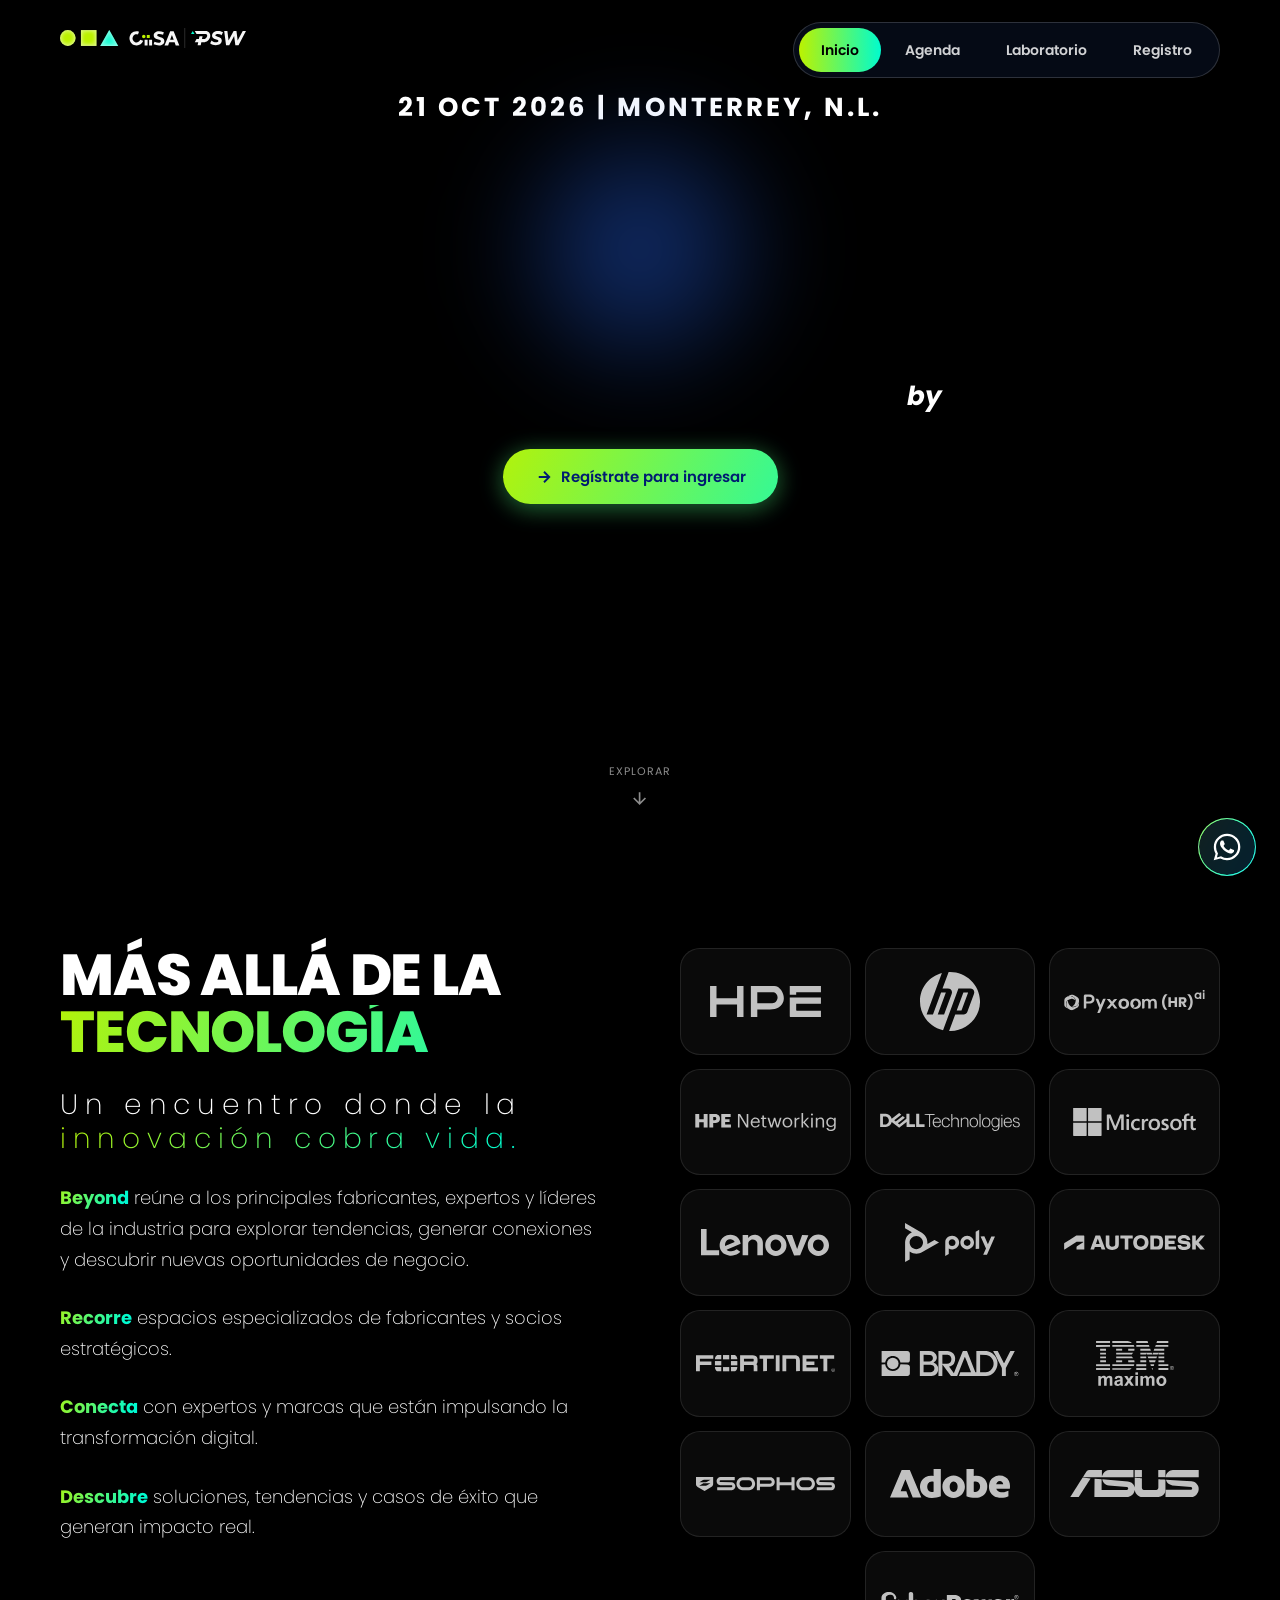
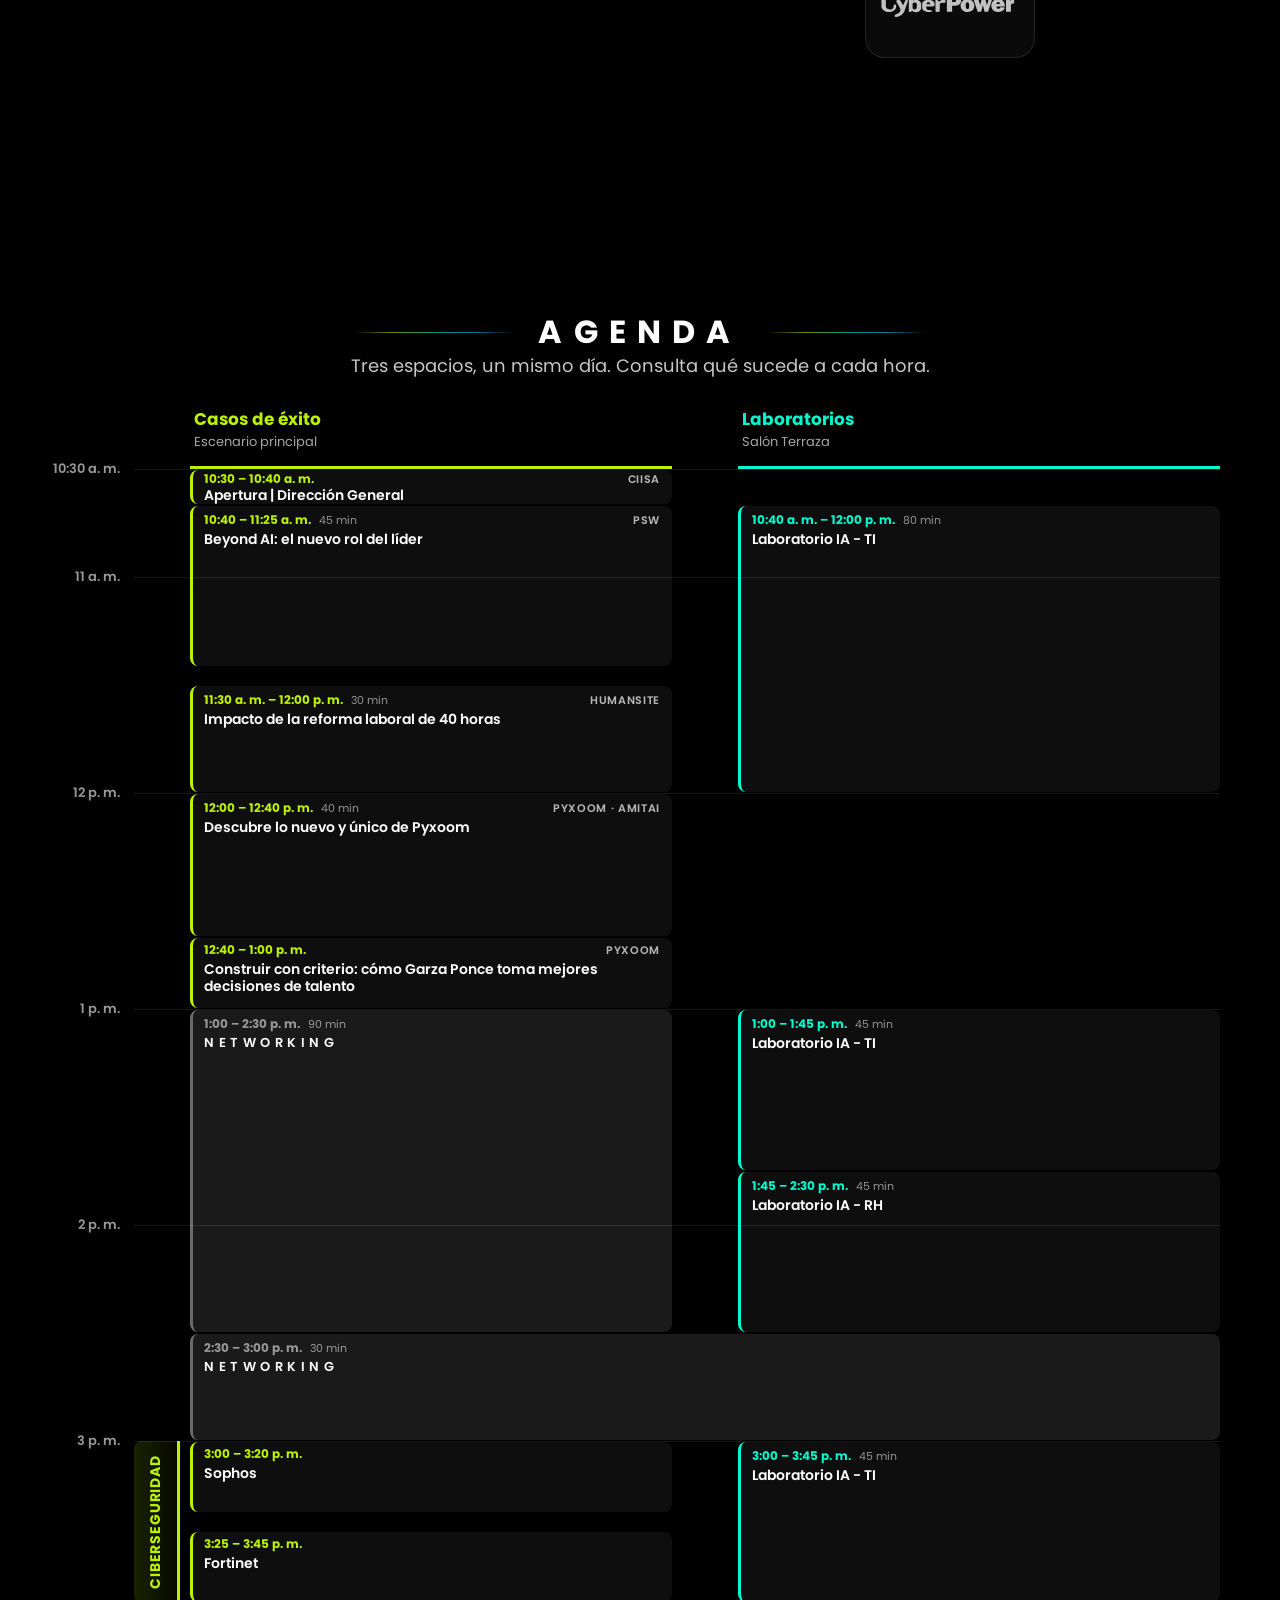
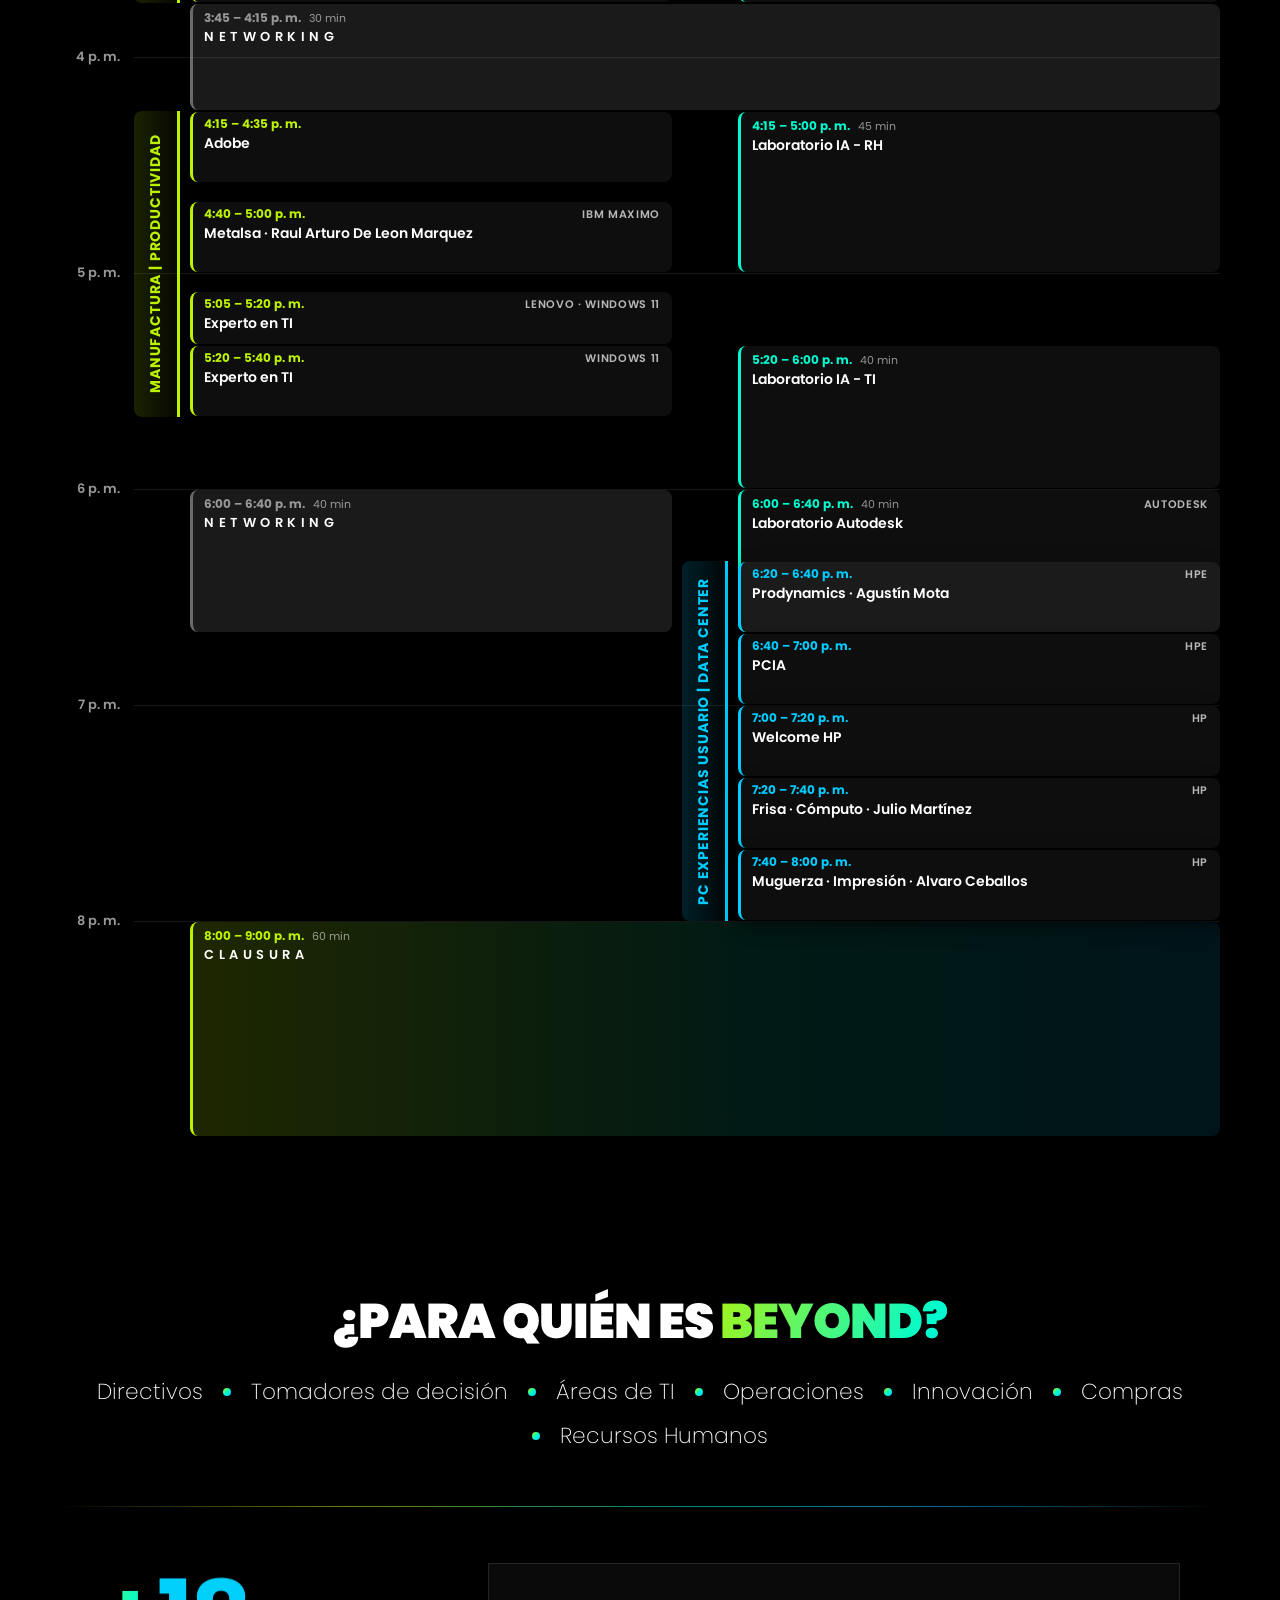
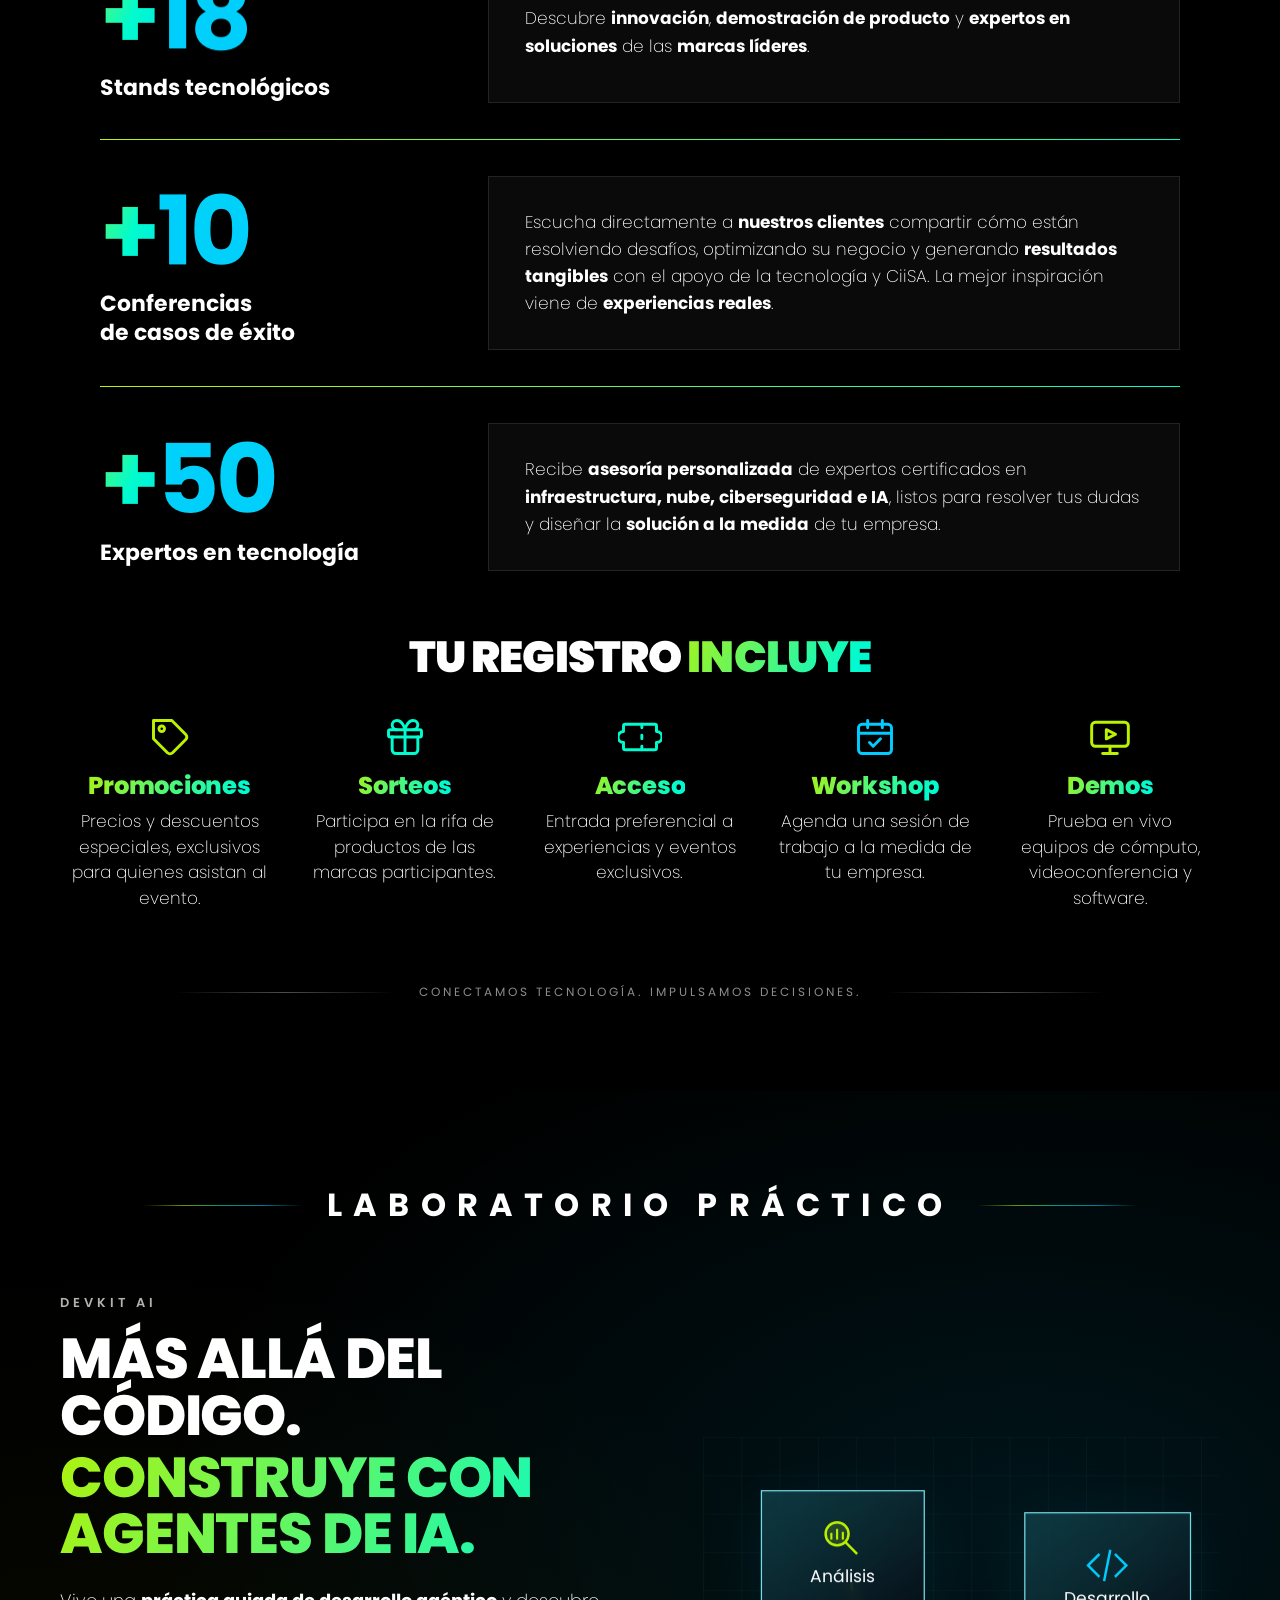
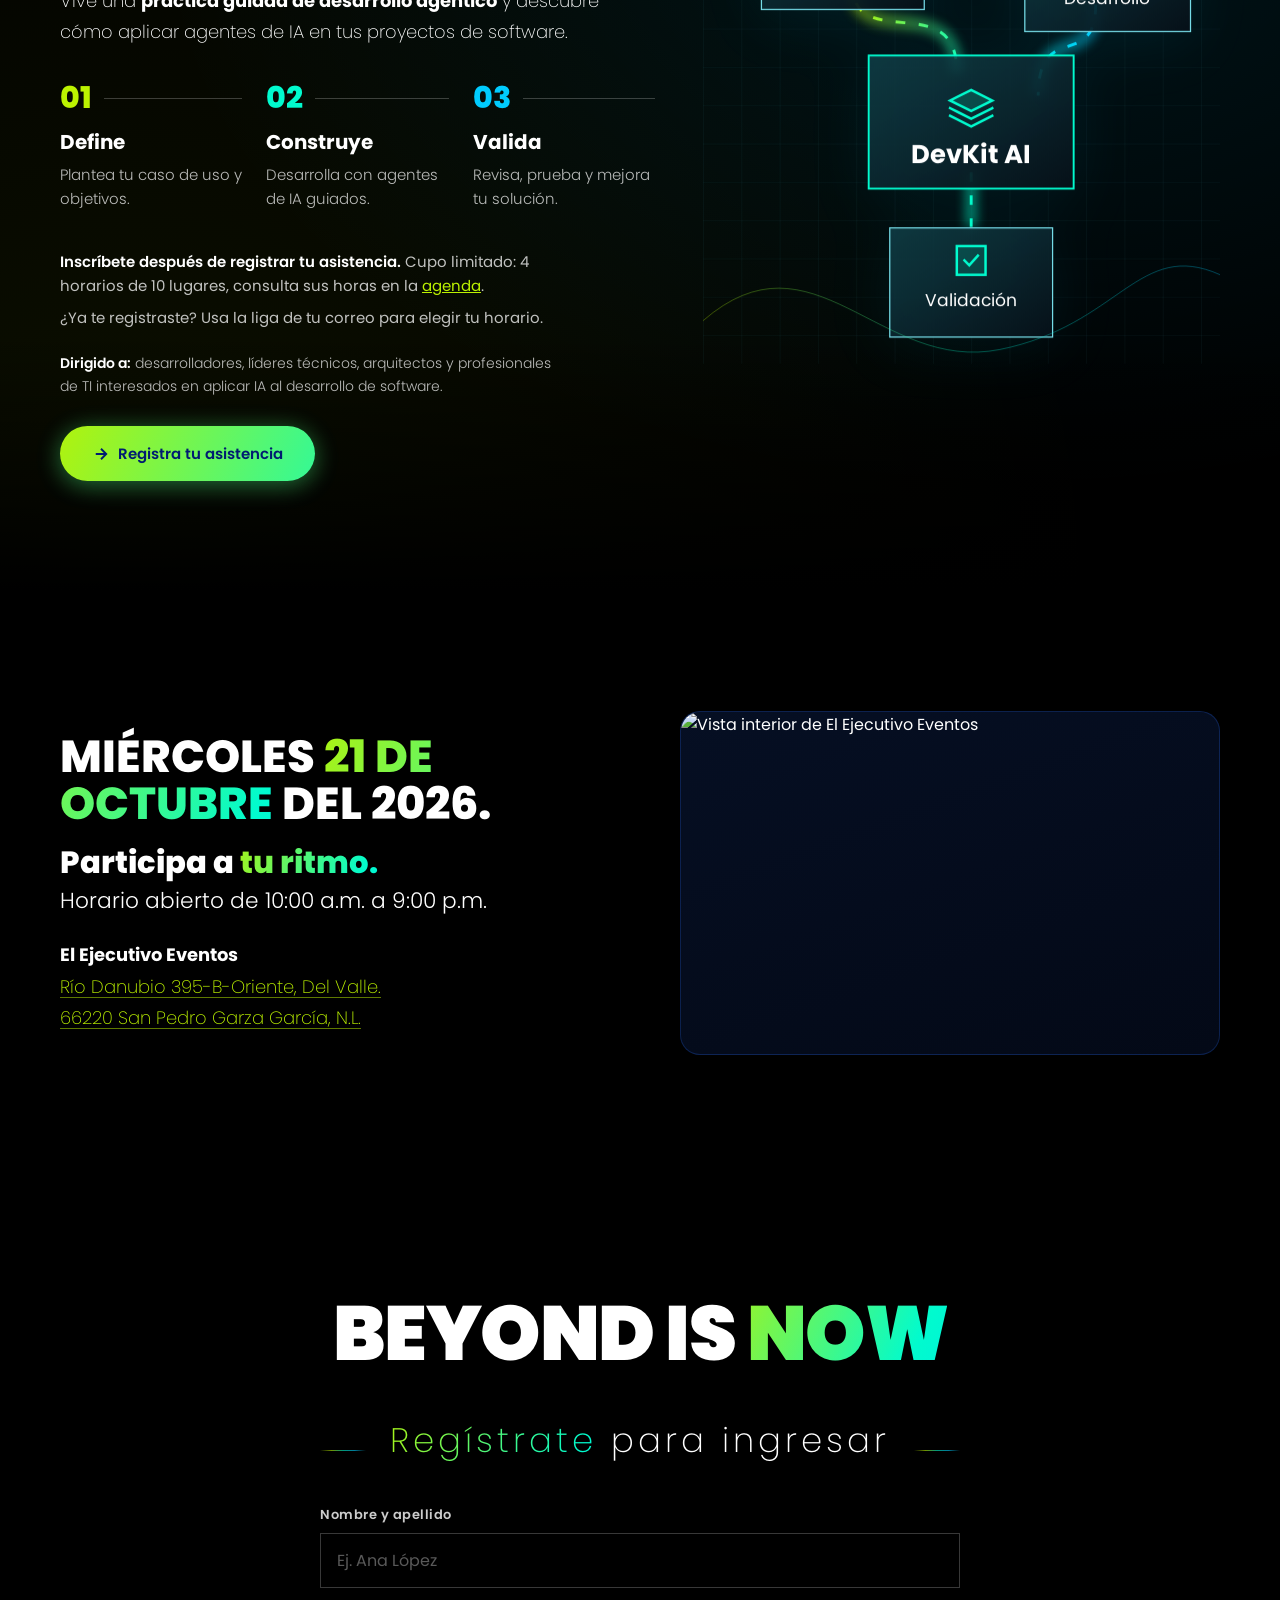
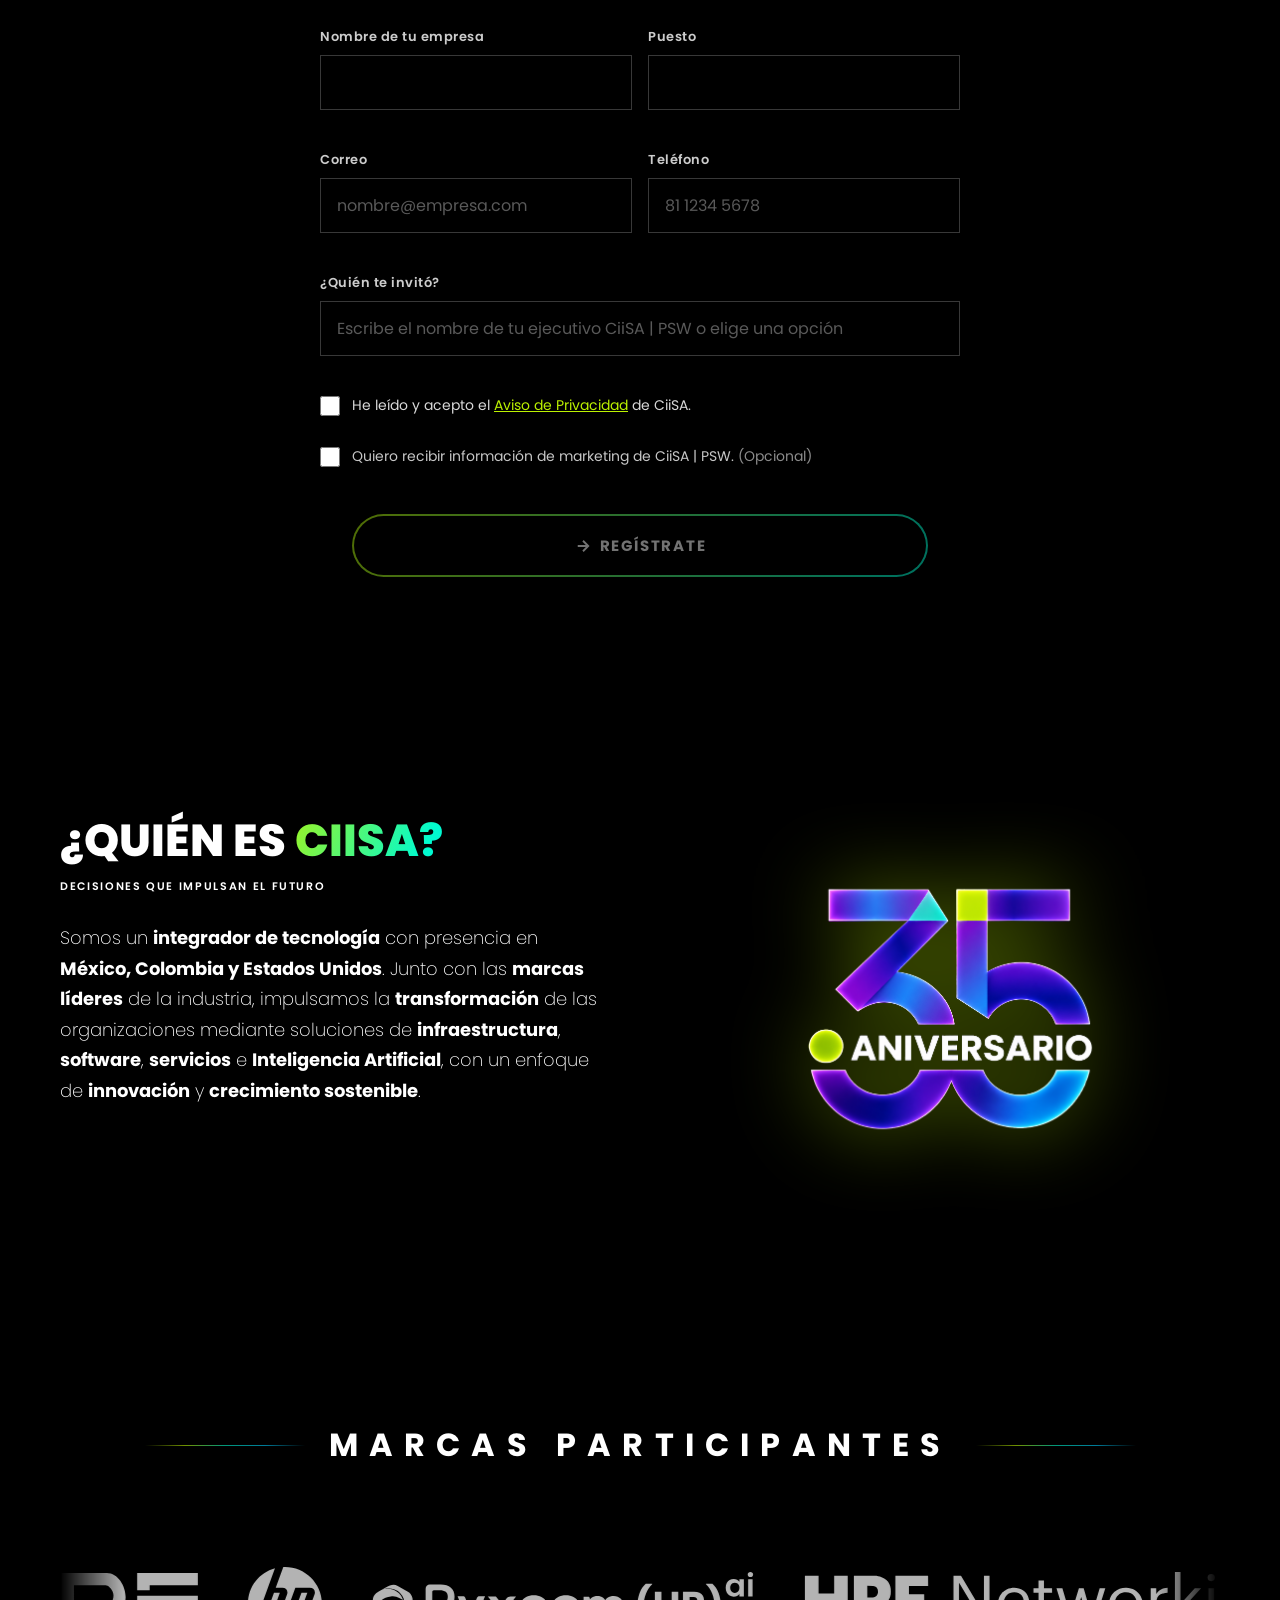
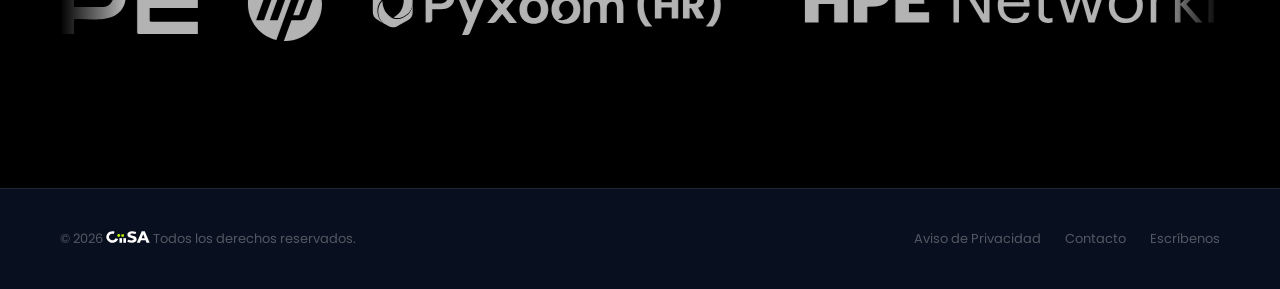
==== commit 03d5e289: "Agrega la pantalla de carga con la O de Beyond y ajusta títulos y etiquetas de la agenda - Pantalla " ====
--- a/index.html
+++ b/index.html
@@ -33,6 +33,27 @@
   <!-- Píxeles de campañas (Meta, LinkedIn, TikTok) y captura de UTM: configurar IDs en tracking.js -->
   <script src="tracking.js" defer></script>
 
+  <!-- Pantalla de carga (la O de Beyond que se llena): CSS en línea para que aparezca antes que styles.css. Sin JS no se muestra. -->
+  <style>
+    #cip-loader { position: fixed; inset: 0; z-index: 2147483600; display: grid; place-items: center; background: #000; opacity: 1;
+      transition: opacity .6s ease, visibility 0s linear .6s; }
+    #cip-loader.is-done { opacity: 0; visibility: hidden; pointer-events: none; }
+    .cip-loader__ring { width: clamp(84px, 16vw, 132px); height: auto; overflow: visible; filter: drop-shadow(0 0 16px rgba(188, 242, 0, .35));
+      animation: cip-loader-pulse 1.8s ease-in-out infinite; }
+    .cip-loader__track { fill: none; stroke: rgba(255, 255, 255, .07); stroke-width: 22; }
+    .cip-loader__bar { fill: none; stroke: url(#cip-loader-grad); stroke-width: 22; stroke-linecap: round; stroke-dasharray: 245;
+      stroke-dashoffset: 245; transform: rotate(-90deg); transform-origin: 50% 50%; }
+    .cip-loader__sr { position: absolute; width: 1px; height: 1px; overflow: hidden; clip: rect(0 0 0 0); white-space: nowrap; }
+    @keyframes cip-loader-pulse { 50% { transform: scale(1.04); } }
+    html.is-loading, html.is-loading body { overflow: hidden; }
+    @media (prefers-reduced-motion: reduce) {
+      .cip-loader__ring { animation: none; }
+      .cip-loader__bar { transition: none !important; }
+      #cip-loader { transition-duration: .2s; }
+    }
+  </style>
+  <noscript><style>#cip-loader { display: none !important; }</style></noscript>
+
   <link rel="stylesheet" href="styles.css?v=7">
 
   <!-- Favicons -->
@@ -63,6 +84,54 @@
 </head>
 <!-- Google tag (gtag.js) --> <script async src="https://www.googletagmanager.com/gtag/js?id=AW-17545418070"></script> <script>   window.dataLayer = window.dataLayer || [];   function gtag(){dataLayer.push(arguments);}   gtag('js', new Date());   gtag('config', 'AW-17545418070'); </script>
 <body>
+  <!-- Pantalla de carga: fondo negro y la O de Beyond que se llena. Se quita sola al cargar la página (mínimo 0.7 s para que no
+       parpadee, máximo 4.5 s por si algo tarda: nunca atrapa a la persona). ya-empezamos.js espera el evento beyond:loader-done. -->
+  <div id="cip-loader" role="status" aria-live="polite">
+    <svg class="cip-loader__ring" viewBox="0 0 100 100" aria-hidden="true" focusable="false">
+      <defs>
+        <linearGradient id="cip-loader-grad" x1="0" y1="1" x2="1" y2="0">
+          <stop offset="0" stop-color="#a8d200"/><stop offset=".5" stop-color="#dcf034"/><stop offset="1" stop-color="#edf664"/>
+        </linearGradient>
+      </defs>
+      <circle class="cip-loader__track" cx="50" cy="50" r="39"/>
+      <circle class="cip-loader__bar" cx="50" cy="50" r="39"/>
+    </svg>
+    <span class="cip-loader__sr">Cargando CiiSA Beyond 2026…</span>
+  </div>
+  <script>
+    (function () {
+      var el = document.getElementById('cip-loader');
+      if (!el) return;
+      var root = document.documentElement, bar = el.querySelector('.cip-loader__bar');
+      var MIN = 700, MAX = 4500, t0 = Date.now(), done = false;
+      root.classList.add('is-loading');
+      window.__beyondLoaded = false;
+      // La O se llena rápido al principio y se frena cerca del 83 %: la última parte llega cuando termina la carga
+      window.requestAnimationFrame(function () {
+        bar.style.transition = 'stroke-dashoffset 2.6s cubic-bezier(.22,1,.36,1)';
+        bar.style.strokeDashoffset = '42';
+      });
+      function finish() {
+        if (done) return;
+        done = true;
+        window.setTimeout(function () {
+          bar.style.transition = 'stroke-dashoffset .35s ease';
+          bar.style.strokeDashoffset = '0';
+          window.setTimeout(function () {
+            el.classList.add('is-done');
+            root.classList.remove('is-loading');
+            window.setTimeout(function () {
+              if (el.parentNode) el.parentNode.removeChild(el);
+              window.__beyondLoaded = true;
+              window.dispatchEvent(new Event('beyond:loader-done'));
+            }, 650);
+          }, 380);
+        }, Math.max(0, MIN - (Date.now() - t0)));
+      }
+      if (document.readyState === 'complete') finish(); else window.addEventListener('load', finish);
+      window.setTimeout(finish, MAX);
+    })();
+  </script>
   <!-- Google Tag Manager (noscript) -->
   <noscript><iframe src="https://www.googletagmanager.com/ns.html?id=GTM-TFCPQDS8"
   height="0" width="0" style="display:none;visibility:hidden"></iframe></noscript>
--- a/styles.css
+++ b/styles.css
@@ -4442,3 +4442,13 @@
   .cip-pastfab__tip,
   .cip-pastfab.has-tip .cip-pastfab__tip { transform: translateY(-50%); transition: opacity 0.4s ease; }
 }
+
+/* Laboratorio DevKit AI: el fondo baja a negro 100 % al llegar al final de la sección, para que se mezcle con la siguiente
+   (#como-llegar empieza en negro). Se conservan los dos resplandores de siempre y se les suma, encima, un velo de 260 px
+   que va de transparente a negro puro. (19 oct) */
+.cip-devkit::before {
+  background:
+    linear-gradient(to bottom, rgba(0, 0, 0, 0) calc(100% - 260px), #000 100%),
+    radial-gradient(ellipse at 80% 40%, rgba(0, 204, 255, 0.10), transparent 60%),
+    radial-gradient(ellipse at 10% 100%, rgba(188, 242, 0, 0.07), transparent 60%);
+}
